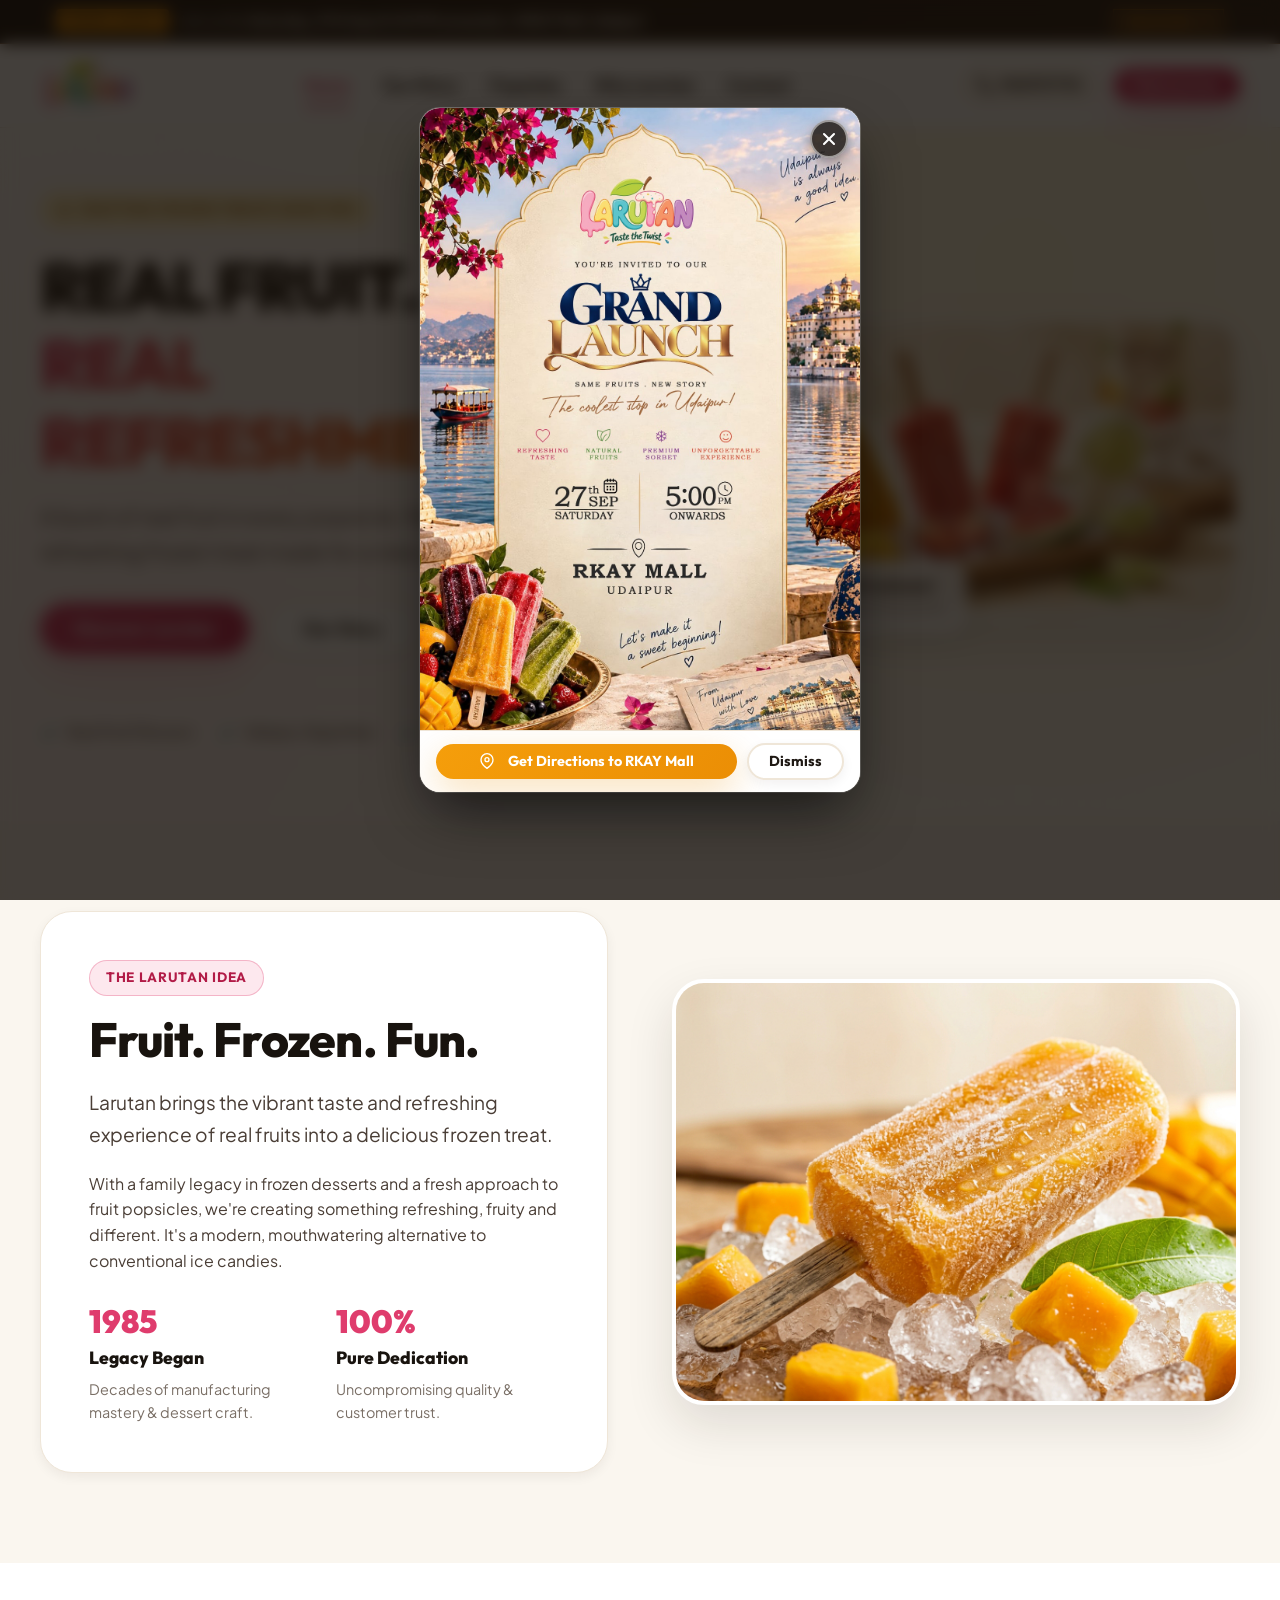
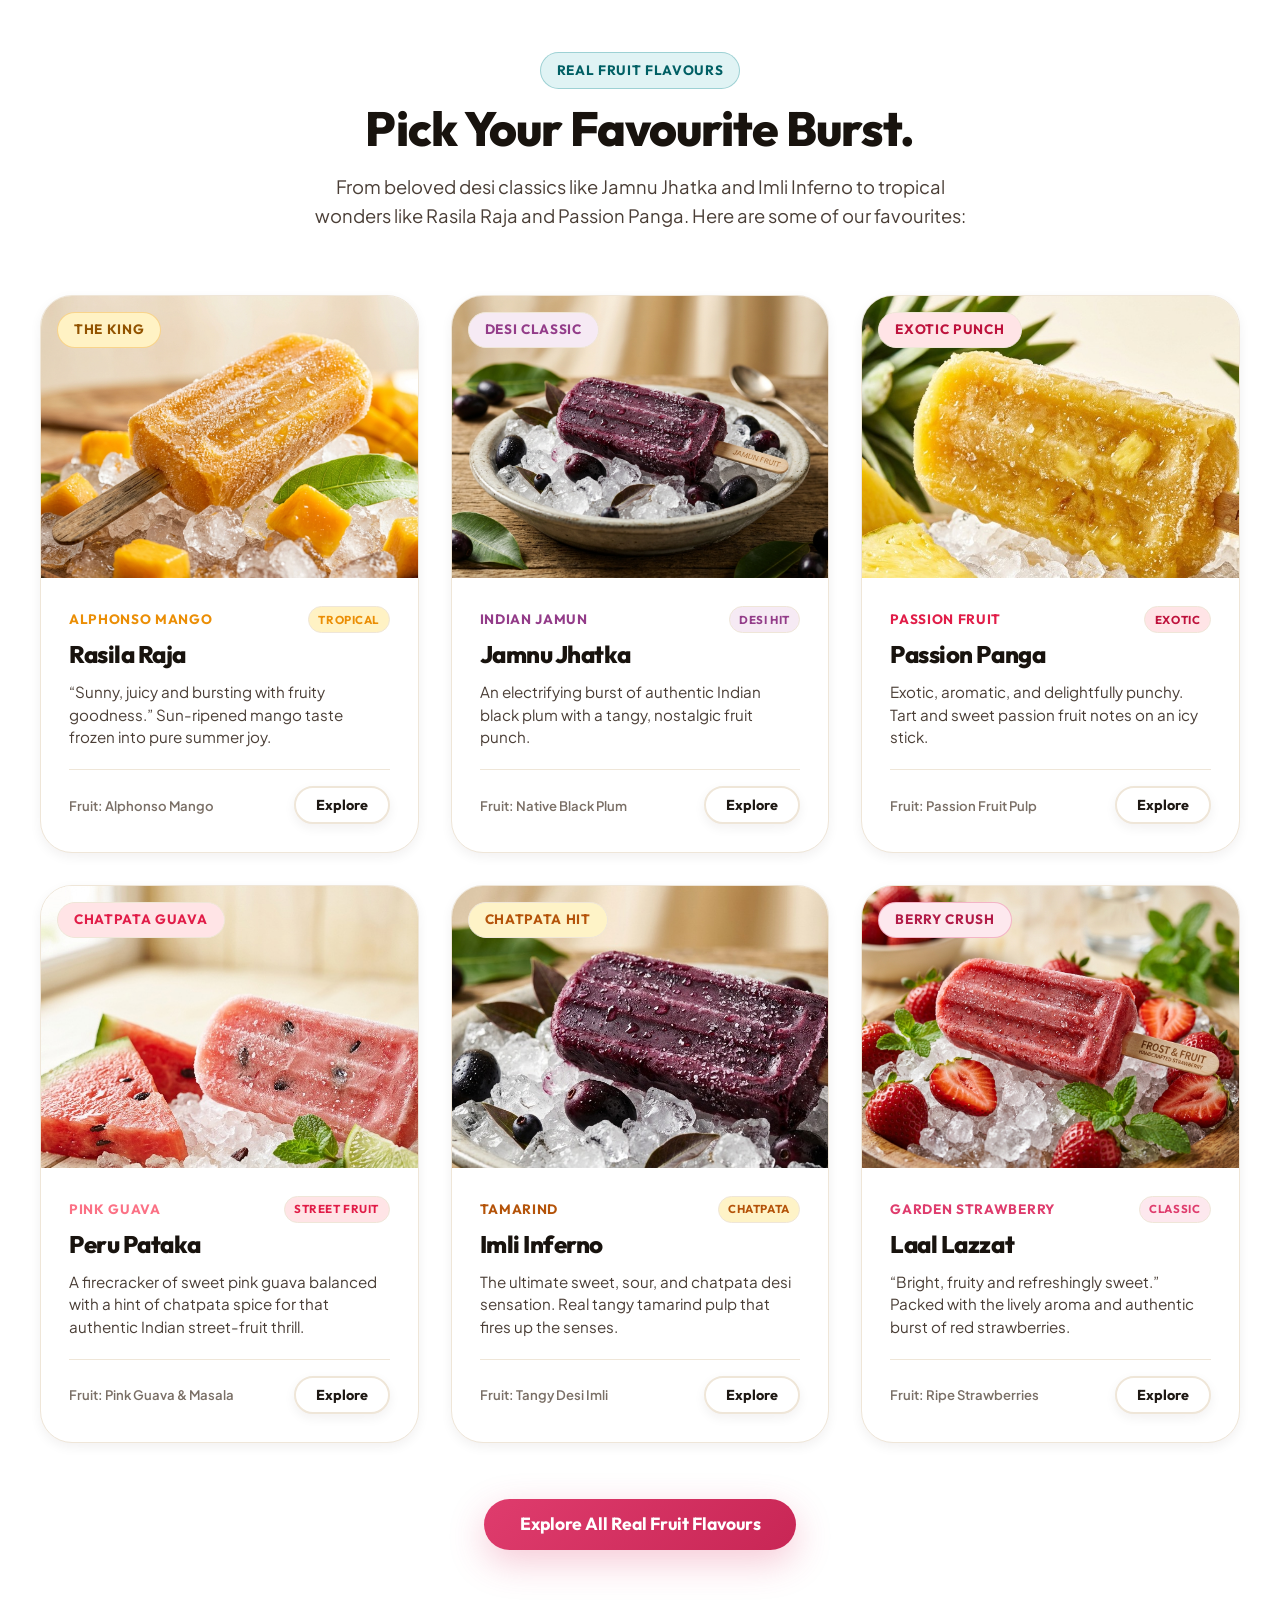
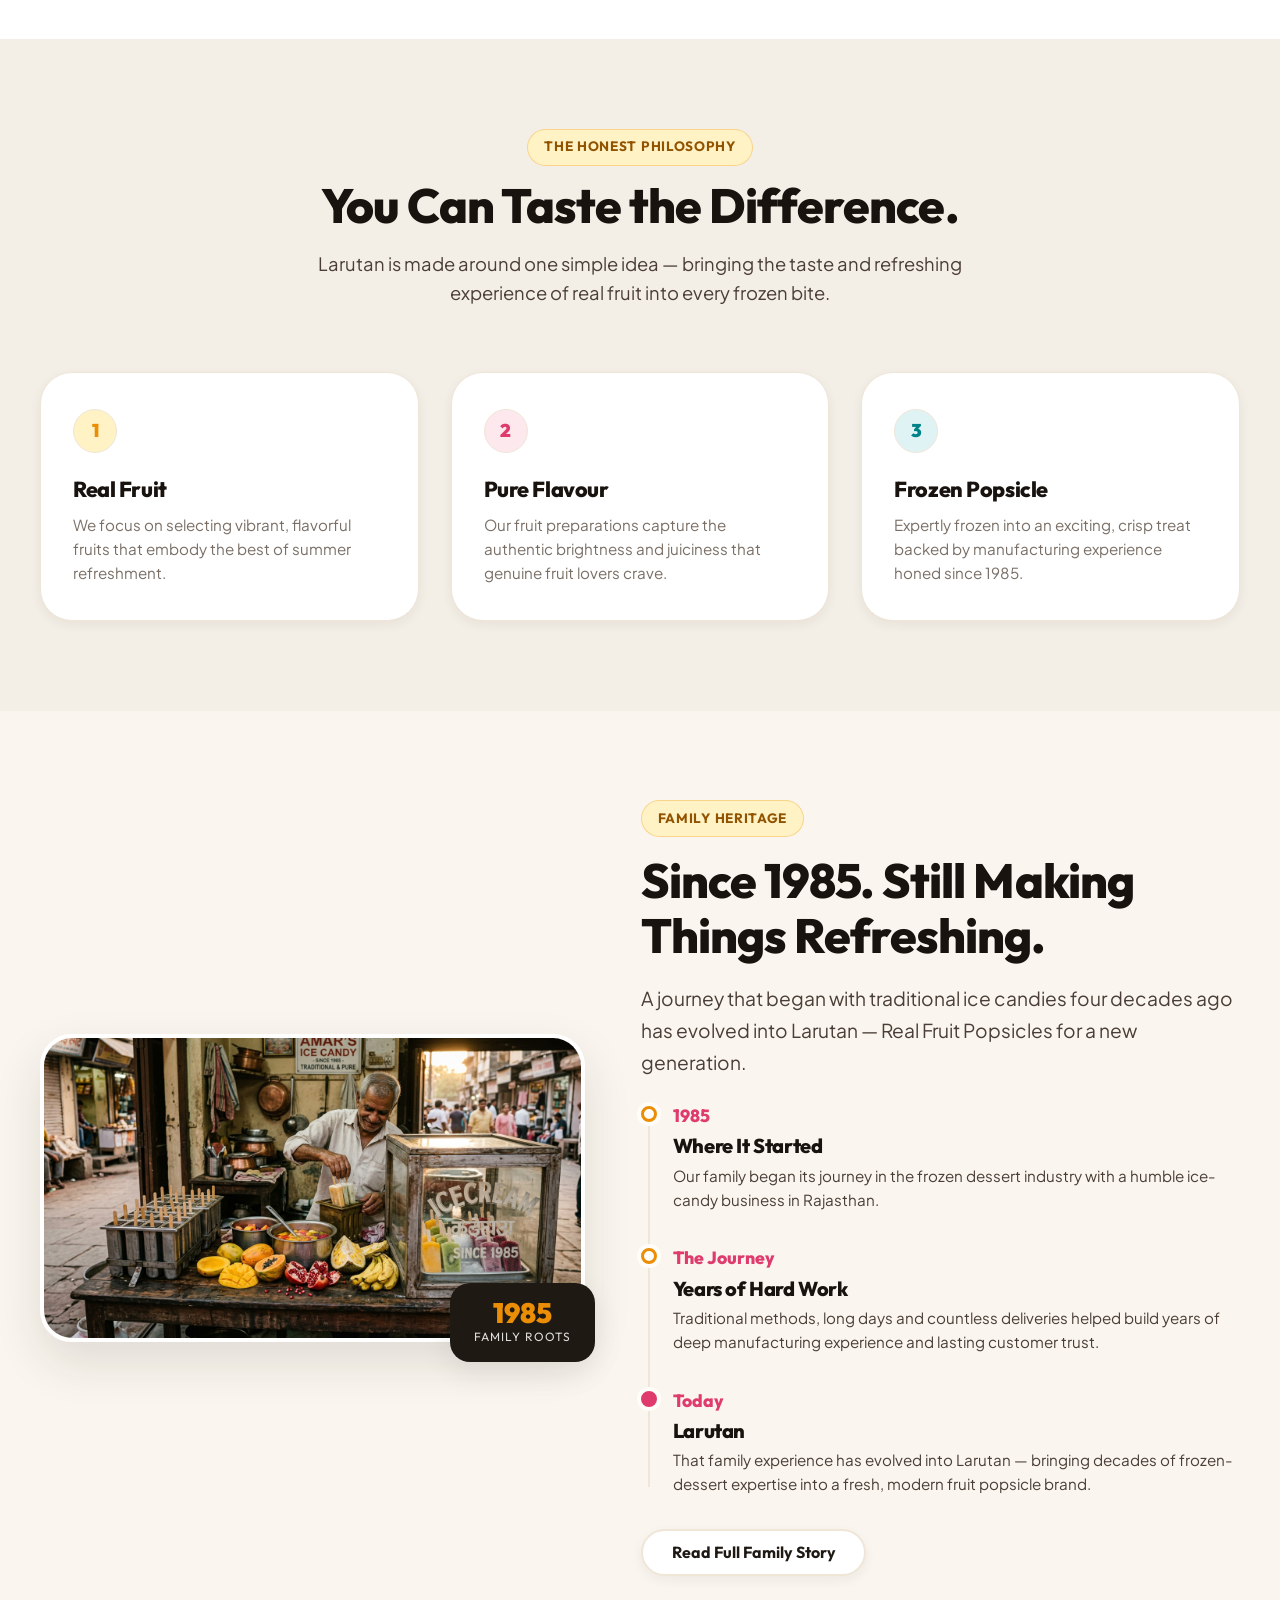
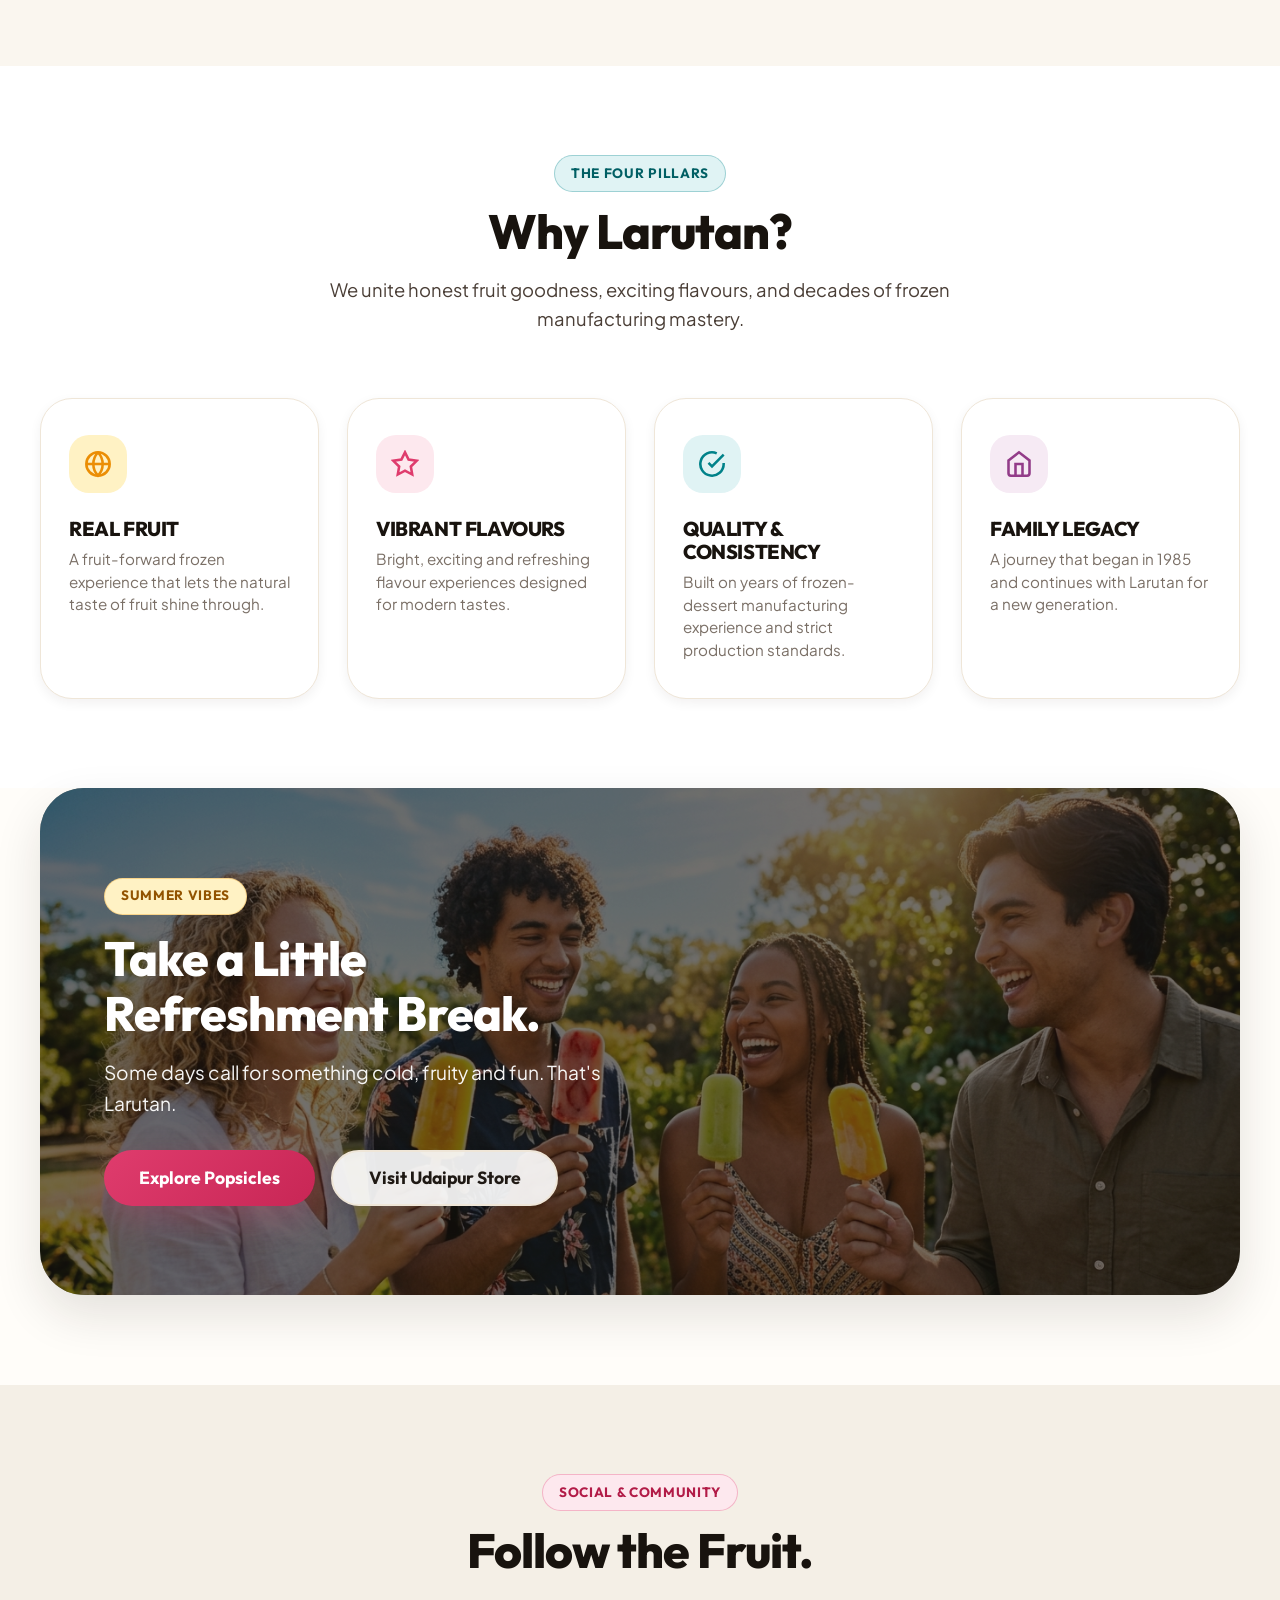
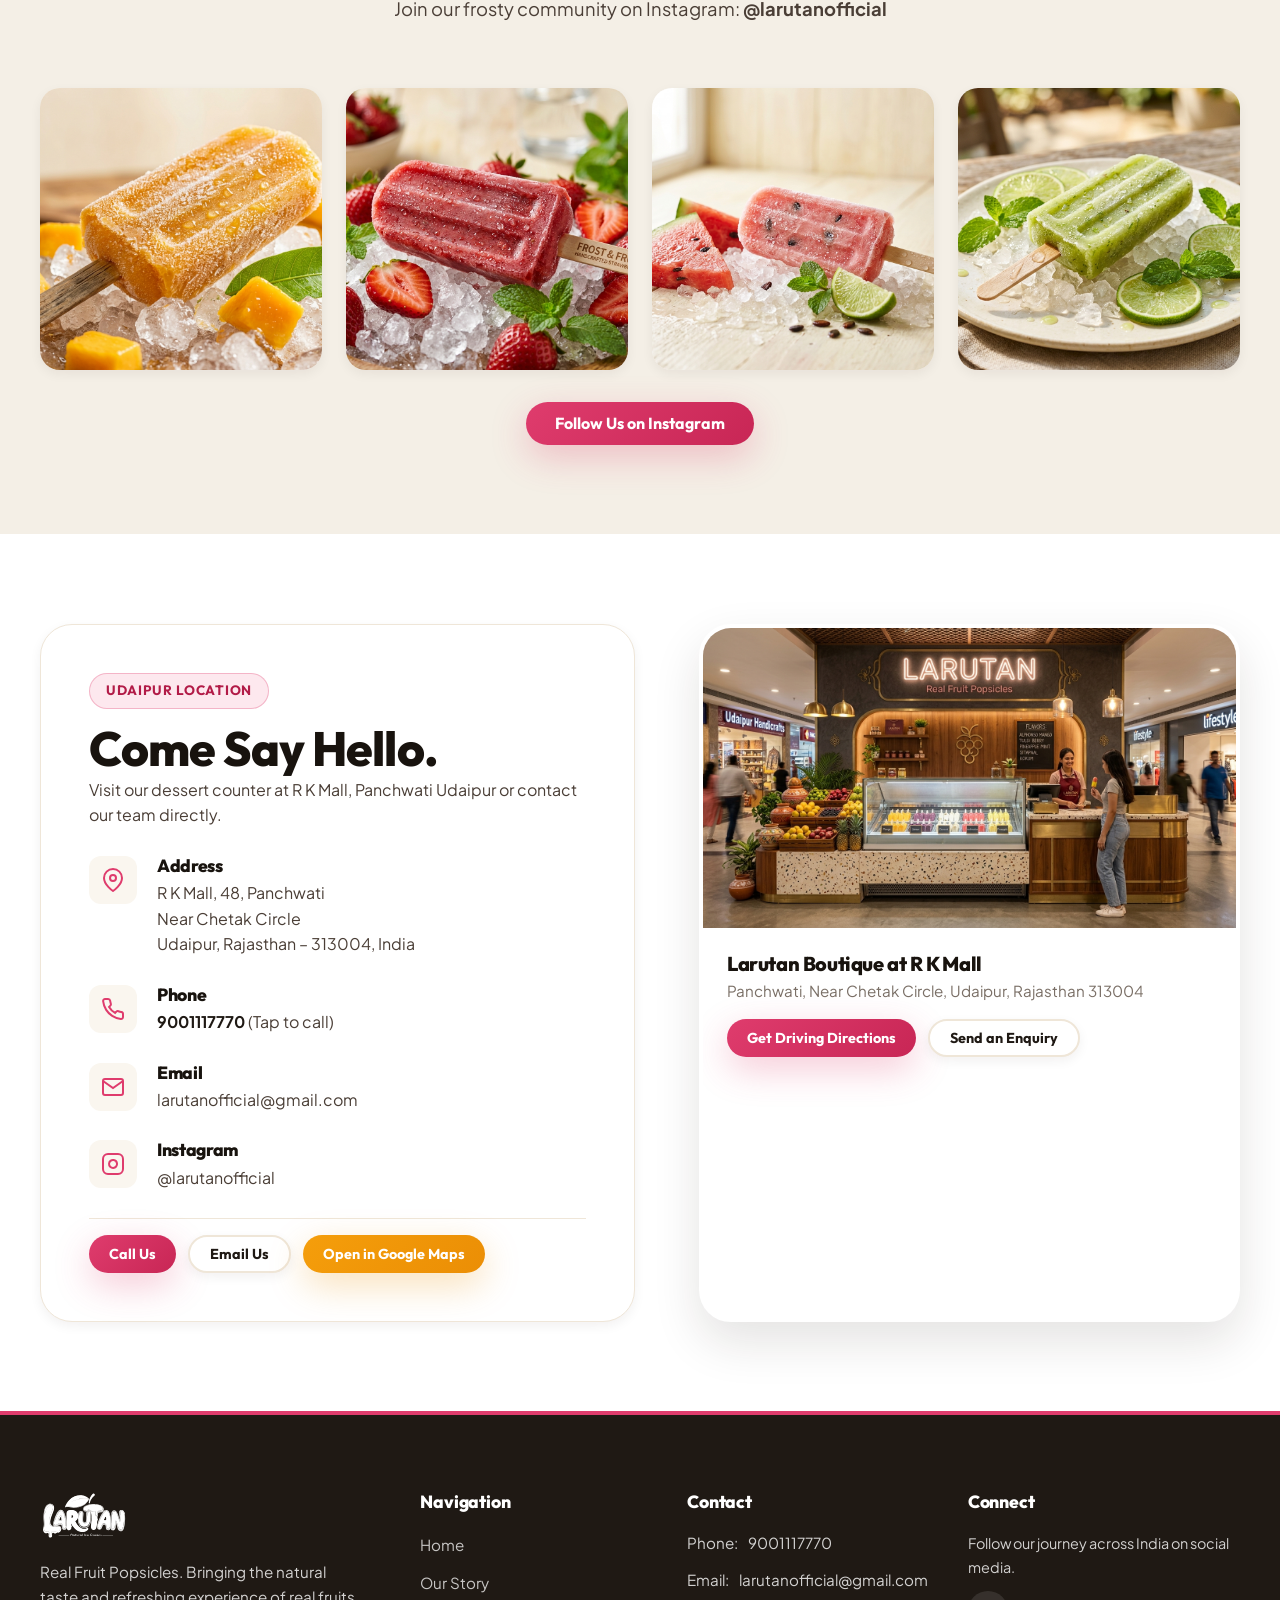
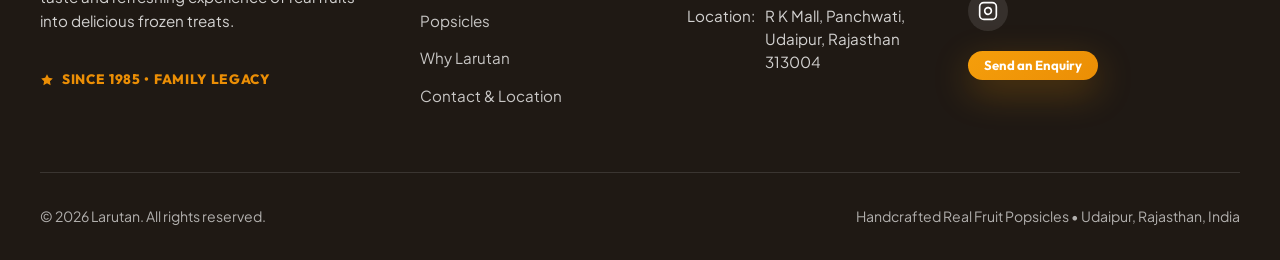
==== index.html @ 440675cb "feat(announcement): add Grand Launch landing banner modal and header bar across all pages" ====
<!DOCTYPE html>
<html lang="en">
<head>
  <meta charset="UTF-8">
  <meta name="viewport" content="width=device-width, initial-scale=1.0">
  <title>Larutan | Real Fruit Popsicles</title>
  <meta name="description" content="Discover Larutan Real Fruit Popsicles — refreshing, fruity frozen treats backed by a family legacy in frozen desserts since 1985 in Udaipur, Rajasthan.">
  <meta name="keywords" content="Larutan, Real Fruit Popsicles, Popsicles in Udaipur, Frozen desserts in Udaipur, Fruit popsicles Rajasthan, Ice candy Udaipur, Gourmet popsicles India">
  <meta name="author" content="Larutan">

  <!-- Open Graph / Social Sharing -->
  <meta property="og:type" content="website">
  <meta property="og:url" content="https://larutan.in/">
  <meta property="og:title" content="Larutan | Real Fruit Popsicles">
  <meta property="og:description" content="A burst of real fruit in every popsicle. Meet Larutan — a refreshing frozen treat made for a new generation, backed by a family legacy since 1985.">
  <meta property="og:image" content="assets/images/hero-popsicles.jpg">

  <!-- Favicon -->
  <link rel="icon" type="image/svg+xml" href="favicon.svg">

  <!-- Stylesheet -->
  <link rel="stylesheet" href="assets/css/main.css">

  <!-- JSON-LD LocalBusiness Schema -->
  <script type="application/ld+json">
  {
    "@context": "https://schema.org",
    "@type": "IceCreamShop",
    "name": "Larutan — Real Fruit Popsicles",
    "image": "assets/images/hero-popsicles.jpg",
    "telephone": "+919001117770",
    "email": "larutanofficial@gmail.com",
    "address": {
      "@type": "PostalAddress",
      "streetAddress": "R K Mall, 48, Panchwati, Near Chetak Circle",
      "addressLocality": "Udaipur",
      "addressRegion": "Rajasthan",
      "postalCode": "313004",
      "addressCountry": "IN"
    },
    "hasMap": "https://share.google/eqdsOeeqn8STSRf2m",
    "url": "https://larutan.in",
    "sameAs": [
      "https://www.instagram.com/larutanofficial"
    ],
    "description": "Larutan brings the natural taste and refreshing experience of real fruits into a delicious frozen treat with a family legacy dating back to 1985."
  }
  </script>
</head>
<body>

  <!-- ==========================================================================
       GRAND LAUNCH ANNOUNCEMENT BAR
       ========================================================================== -->
  <aside class="announcement-bar" role="region" aria-label="Grand Launch Announcement">
    <div class="container announcement-bar-container">
      <div class="announcement-text">
        <span class="announcement-tag">Grand Launch</span>
        <span>Join us this <strong>Saturday, 27th Sep (5:00 PM onwards)</strong> at <strong>RKAY Mall, Udaipur</strong>!</span>
      </div>
      <button type="button" class="announcement-link-btn" id="open-launch-banner" aria-haspopup="dialog">
        View Invite
        <svg width="14" height="14" viewBox="0 0 24 24" fill="none" stroke="currentColor" stroke-width="2.5">
          <path d="M5 12h14M12 5l7 7-7 7"/>
        </svg>
      </button>
    </div>
  </aside>

  <!-- ==========================================================================
       HEADER & NAVIGATION
       ========================================================================== -->
  <header class="site-header">
    <div class="container header-container">
      <!-- Brand Logo -->
      <a href="index.html" class="brand-logo" aria-label="Larutan Real Fruit Popsicles Home">
        <img src="assets/images/logo.svg" alt="Larutan — Real Fruit Popsicles" class="brand-logo-img" width="160" height="52">
      </a>

      <!-- Desktop Navigation -->
      <nav class="nav-desktop" aria-label="Main Navigation">
        <a href="index.html" class="nav-link active">Home</a>
        <a href="story.html" class="nav-link">Our Story</a>
        <a href="popsicles.html" class="nav-link">Popsicles</a>
        <a href="why-larutan.html" class="nav-link">Why Larutan</a>
        <a href="contact.html" class="nav-link">Contact</a>
      </nav>

      <!-- Header CTAs -->
      <div class="header-actions">
        <a href="tel:9001117770" class="header-phone-link" aria-label="Call Larutan">
          <svg width="18" height="18" viewBox="0 0 24 24" fill="none" stroke="currentColor" stroke-width="2.2" stroke-linecap="round" stroke-linejoin="round">
            <path d="M22 16.92v3a2 2 0 0 1-2.18 2 19.79 19.79 0 0 1-8.63-3.07 19.5 19.5 0 0 1-6-6 19.79 19.79 0 0 1-3.07-8.67A2 2 0 0 1 4.11 2h3a2 2 0 0 1 2 1.72 12.84 12.84 0 0 0 .7 2.81 2 2 0 0 1-.45 2.11L8.09 9.91a16 16 0 0 0 6 6l1.27-1.27a2 2 0 0 1 2.11-.45 12.84 12.84 0 0 0 2.81.7A2 2 0 0 1 22 16.92z"></path>
          </svg>
          <span>9001117770</span>
        </a>
        <a href="contact.html" class="btn btn-primary btn-sm">Find Larutan</a>

        <!-- Mobile Hamburger Button -->
        <button class="hamburger-btn" aria-label="Toggle Mobile Menu" aria-expanded="false" aria-controls="mobile-drawer">
          <span class="hamburger-line"></span>
          <span class="hamburger-line"></span>
          <span class="hamburger-line"></span>
        </button>
      </div>
    </div>
  </header>

  <!-- Mobile Drawer Menu -->
  <div class="drawer-overlay"></div>
  <aside class="mobile-drawer" id="mobile-drawer" aria-label="Mobile Navigation Drawer">
    <div class="mobile-drawer-top">
      <nav class="mobile-nav-list">
        <a href="index.html" class="mobile-nav-link active">Home</a>
        <a href="story.html" class="mobile-nav-link">Our Story</a>
        <a href="popsicles.html" class="mobile-nav-link">Popsicles</a>
        <a href="why-larutan.html" class="mobile-nav-link">Why Larutan</a>
        <a href="contact.html" class="mobile-nav-link">Contact</a>
      </nav>
    </div>
    <div class="mobile-drawer-footer">
      <a href="tel:9001117770" class="mobile-contact-pill">
        <svg width="20" height="20" viewBox="0 0 24 24" fill="none" stroke="currentColor" stroke-width="2">
          <path d="M22 16.92v3a2 2 0 0 1-2.18 2 19.79 19.79 0 0 1-8.63-3.07 19.5 19.5 0 0 1-6-6 19.79 19.79 0 0 1-3.07-8.67A2 2 0 0 1 4.11 2h3a2 2 0 0 1 2 1.72 12.84 12.84 0 0 0 .7 2.81 2 2 0 0 1-.45 2.11L8.09 9.91a16 16 0 0 0 6 6l1.27-1.27a2 2 0 0 1 2.11-.45 12.84 12.84 0 0 0 2.81.7A2 2 0 0 1 22 16.92z"></path>
        </svg>
        <span>9001117770</span>
      </a>
      <a href="mailto:larutanofficial@gmail.com" class="mobile-contact-pill">
        <svg width="20" height="20" viewBox="0 0 24 24" fill="none" stroke="currentColor" stroke-width="2">
          <path d="M4 4h16c1.1 0 2 .9 2 2v12c0 1.1-.9 2-2 2H4c-1.1 0-2-.9-2-2V6c0-1.1.9-2 2-2z"></path>
          <polyline points="22,6 12,13 2,6"></polyline>
        </svg>
        <span>larutanofficial@gmail.com</span>
      </a>
      <a href="contact.html" class="btn btn-primary" style="width: 100%; margin-top: 0.5rem;">Visit Us in Udaipur</a>
    </div>
  </aside>

  <main>
    <!-- ==========================================================================
         SECTION 1 — HERO
         ========================================================================== -->
    <section class="hero-section">
      <div class="container hero-grid">
        <div class="hero-content">
          <div class="hero-tagline">
            <span class="badge badge-heritage">
              <svg width="14" height="14" viewBox="0 0 24 24" fill="currentColor">
                <path d="M12 2l3.09 6.26L22 9.27l-5 4.87 1.18 6.88L12 17.77l-6.18 3.25L7 14.14 2 9.27l6.91-1.01L12 2z"/>
              </svg>
              Crafting Frozen Treats Since 1985
            </span>
          </div>

          <h1 class="hero-title">
            REAL FRUIT.<br>
            <span class="title-accent">REAL REFRESHMENT.</span>
          </h1>

          <p class="hero-desc">
            A burst of real fruit in every popsicle. Meet Larutan — a refreshing frozen treat made for a new generation.
          </p>

          <div class="hero-cta-group">
            <a href="#flavours" class="btn btn-primary btn-lg">Discover Larutan</a>
            <a href="story.html" class="btn btn-secondary btn-lg">Our Story</a>
          </div>

          <div class="hero-trust-bar">
            <div class="trust-item">
              <svg width="18" height="18" viewBox="0 0 24 24" fill="none" stroke="currentColor" stroke-width="2.5">
                <polyline points="20 6 9 17 4 12"></polyline>
              </svg>
              <span>Real Fruit Flavours</span>
            </div>
            <div class="trust-item">
              <svg width="18" height="18" viewBox="0 0 24 24" fill="none" stroke="currentColor" stroke-width="2.5">
                <polyline points="20 6 9 17 4 12"></polyline>
              </svg>
              <span>Udaipur, Rajasthan</span>
            </div>
            <div class="trust-item">
              <svg width="18" height="18" viewBox="0 0 24 24" fill="none" stroke="currentColor" stroke-width="2.5">
                <polyline points="20 6 9 17 4 12"></polyline>
              </svg>
              <span>Family Legacy</span>
            </div>
          </div>
        </div>

        <div class="hero-media">
          <div class="hero-image-wrapper">
            <img src="assets/images/hero-popsicles.jpg" alt="Vibrant real fruit popsicles on ice with fresh mango, strawberry, watermelon and lime" class="hero-image" fetchpriority="high" width="800" height="450">
          </div>
          <!-- Floating Badge -->
          <div class="floating-badge floating-badge-bottom">
            <div class="badge-icon" style="color: var(--strawberry-primary);">
              <svg width="24" height="24" viewBox="0 0 24 24" fill="currentColor">
                <path d="M12 21.35l-1.45-1.32C5.4 15.36 2 12.28 2 8.5 2 5.42 4.42 3 7.5 3c1.74 0 3.41.81 4.5 2.09C13.09 3.81 14.76 3 16.5 3 19.58 3 22 5.42 22 8.5c0 3.78-3.4 6.86-8.55 11.54L12 21.35z"/>
              </svg>
            </div>
            <div>
              <div style="font-family: var(--font-heading); font-weight: 800; font-size: 0.95rem; color: var(--text-dark);">Natural Refreshment</div>
              <div style="font-size: 0.8rem; color: var(--text-muted);">Real fruit taste in every bite</div>
            </div>
          </div>
        </div>
      </div>
    </section>

    <!-- ==========================================================================
         SECTION 2 — BRAND INTRODUCTION ("Fruit. Frozen. Fun.")
         ========================================================================== -->
    <section class="section section-warm" id="about">
      <div class="container brand-intro-grid">
        <div class="brand-intro-card">
          <span class="badge badge-strawberry" style="margin-bottom: 1rem;">The Larutan Idea</span>
          <h2 style="margin-bottom: 1.25rem;">Fruit. Frozen. Fun.</h2>
          <p class="text-lead" style="margin-bottom: 1.25rem;">
            Larutan brings the vibrant taste and refreshing experience of real fruits into a delicious frozen treat.
          </p>
          <p>
            With a family legacy in frozen desserts and a fresh approach to fruit popsicles, we're creating something refreshing, fruity and different. It's a modern, mouthwatering alternative to conventional ice candies.
          </p>

          <div class="fruit-feature-list">
            <div class="fruit-feature-item">
              <div class="fruit-feature-num">1985</div>
              <div class="fruit-feature-title">Legacy Began</div>
              <div class="fruit-feature-desc">Decades of manufacturing mastery & dessert craft.</div>
            </div>
            <div class="fruit-feature-item">
              <div class="fruit-feature-num">100%</div>
              <div class="fruit-feature-title">Pure Dedication</div>
              <div class="fruit-feature-desc">Uncompromising quality & customer trust.</div>
            </div>
          </div>
        </div>

        <div class="brand-intro-media">
          <div class="hero-image-wrapper">
            <img src="assets/images/flavour-mango.jpg" alt="Luscious Alphonso Mango real fruit popsicle with sliced ripe mango and ice" class="hero-image" loading="lazy" width="600" height="450">
          </div>
        </div>
      </div>
    </section>

    <!-- ==========================================================================
         SECTION 3 — FLAVOUR DISCOVERY ("Pick Your Favourite Burst.")
         ========================================================================== -->
    <section class="section section-white" id="flavours">
      <div class="container">
        <div class="section-header">
          <span class="badge badge-teal section-pretitle">Real Fruit Flavours</span>
          <h2 class="section-title">Pick Your Favourite Burst.</h2>
          <p class="section-desc">
            From beloved desi classics like Jamnu Jhatka and Imli Inferno to tropical wonders like Rasila Raja and Passion Panga. Here are some of our favourites:
          </p>
        </div>

        <div class="flavour-grid">
          <!-- Card 1: Rasila Raja (Mango) -->
          <article class="flavour-card" data-flavour="rasila-raja">
            <div class="flavour-media">
              <img src="assets/images/flavour-mango.jpg" alt="Rasila Raja Mango Real Fruit Popsicle" class="flavour-img" loading="lazy" width="400" height="300">
              <div class="flavour-badge-overlay">
                <span class="badge badge-heritage">The King</span>
              </div>
            </div>
            <div class="flavour-body">
              <div class="flavour-meta">
                <span class="flavour-fruit-tag">Alphonso Mango</span>
                <span class="badge" style="font-size: 0.72rem; padding: 0.2rem 0.6rem; background: var(--mango-light); color: var(--mango-primary);">Tropical</span>
              </div>
              <h3 class="flavour-name">Rasila Raja</h3>
              <p class="flavour-desc">“Sunny, juicy and bursting with fruity goodness.” Sun-ripened mango taste frozen into pure summer joy.</p>
              <div class="flavour-footer">
                <span class="flavour-note">Fruit: Alphonso Mango</span>
                <a href="popsicles.html" class="btn btn-secondary btn-sm" aria-label="Explore Rasila Raja">Explore</a>
              </div>
            </div>
          </article>

          <!-- Card 2: Jamnu Jhatka (Jamun) -->
          <article class="flavour-card" data-flavour="jamnu-jhatka">
            <div class="flavour-media">
              <img src="assets/images/flavour-jamun.jpg" alt="Jamnu Jhatka Indian Jamun Real Fruit Popsicle" class="flavour-img" loading="lazy" width="400" height="300">
              <div class="flavour-badge-overlay">
                <span class="badge" style="background: #F6EAF4; color: #933C89;">Desi Classic</span>
              </div>
            </div>
            <div class="flavour-body">
              <div class="flavour-meta">
                <span class="flavour-fruit-tag">Indian Jamun</span>
                <span class="badge" style="font-size: 0.72rem; padding: 0.2rem 0.6rem; background: #F6EAF4; color: #933C89;">Desi Hit</span>
              </div>
              <h3 class="flavour-name">Jamnu Jhatka</h3>
              <p class="flavour-desc">An electrifying burst of authentic Indian black plum with a tangy, nostalgic fruit punch.</p>
              <div class="flavour-footer">
                <span class="flavour-note">Fruit: Native Black Plum</span>
                <a href="popsicles.html" class="btn btn-secondary btn-sm" aria-label="Explore Jamnu Jhatka">Explore</a>
              </div>
            </div>
          </article>

          <!-- Card 3: Passion Panga (Passion Fruit) -->
          <article class="flavour-card" data-flavour="passion-panga">
            <div class="flavour-media">
              <img src="assets/images/flavour-passion.jpg" alt="Passion Panga Passion Fruit Real Fruit Popsicle" class="flavour-img" loading="lazy" width="400" height="300">
              <div class="flavour-badge-overlay">
                <span class="badge" style="background: #FFE4E6; color: #BE123C;">Exotic Punch</span>
              </div>
            </div>
            <div class="flavour-body">
              <div class="flavour-meta">
                <span class="flavour-fruit-tag">Passion Fruit</span>
                <span class="badge" style="font-size: 0.72rem; padding: 0.2rem 0.6rem; background: #FFE4E6; color: #BE123C;">Exotic</span>
              </div>
              <h3 class="flavour-name">Passion Panga</h3>
              <p class="flavour-desc">Exotic, aromatic, and delightfully punchy. Tart and sweet passion fruit notes on an icy stick.</p>
              <div class="flavour-footer">
                <span class="flavour-note">Fruit: Passion Fruit Pulp</span>
                <a href="popsicles.html" class="btn btn-secondary btn-sm" aria-label="Explore Passion Panga">Explore</a>
              </div>
            </div>
          </article>

          <!-- Card 4: Peru Pataka (Pink Guava) -->
          <article class="flavour-card" data-flavour="peru-pataka">
            <div class="flavour-media">
              <img src="assets/images/flavour-peru.jpg" alt="Peru Pataka Pink Guava Real Fruit Popsicle" class="flavour-img" loading="lazy" width="400" height="300">
              <div class="flavour-badge-overlay">
                <span class="badge" style="background: #FFE4E6; color: #E11D48;">Chatpata Guava</span>
              </div>
            </div>
            <div class="flavour-body">
              <div class="flavour-meta">
                <span class="flavour-fruit-tag">Pink Guava</span>
                <span class="badge" style="font-size: 0.72rem; padding: 0.2rem 0.6rem; background: #FFE4E6; color: #E11D48;">Street Fruit</span>
              </div>
              <h3 class="flavour-name">Peru Pataka</h3>
              <p class="flavour-desc">A firecracker of sweet pink guava balanced with a hint of chatpata spice for that authentic Indian street-fruit thrill.</p>
              <div class="flavour-footer">
                <span class="flavour-note">Fruit: Pink Guava & Masala</span>
                <a href="popsicles.html" class="btn btn-secondary btn-sm" aria-label="Explore Peru Pataka">Explore</a>
              </div>
            </div>
          </article>

          <!-- Card 5: Imli Inferno (Tamarind) -->
          <article class="flavour-card" data-flavour="imli-inferno">
            <div class="flavour-media">
              <img src="assets/images/flavour-imli.jpg" alt="Imli Inferno Tamarind Real Fruit Popsicle" class="flavour-img" loading="lazy" width="400" height="300">
              <div class="flavour-badge-overlay">
                <span class="badge" style="background: #FEF3C7; color: #B45309;">Chatpata Hit</span>
              </div>
            </div>
            <div class="flavour-body">
              <div class="flavour-meta">
                <span class="flavour-fruit-tag">Tamarind</span>
                <span class="badge" style="font-size: 0.72rem; padding: 0.2rem 0.6rem; background: #FEF3C7; color: #B45309;">Chatpata</span>
              </div>
              <h3 class="flavour-name">Imli Inferno</h3>
              <p class="flavour-desc">The ultimate sweet, sour, and chatpata desi sensation. Real tangy tamarind pulp that fires up the senses.</p>
              <div class="flavour-footer">
                <span class="flavour-note">Fruit: Tangy Desi Imli</span>
                <a href="popsicles.html" class="btn btn-secondary btn-sm" aria-label="Explore Imli Inferno">Explore</a>
              </div>
            </div>
          </article>

          <!-- Card 6: Laal Lazzat (Strawberry) -->
          <article class="flavour-card" data-flavour="laal-lazzat">
            <div class="flavour-media">
              <img src="assets/images/flavour-strawberry.jpg" alt="Laal Lazzat Strawberry Real Fruit Popsicle" class="flavour-img" loading="lazy" width="400" height="300">
              <div class="flavour-badge-overlay">
                <span class="badge badge-strawberry">Berry Crush</span>
              </div>
            </div>
            <div class="flavour-body">
              <div class="flavour-meta">
                <span class="flavour-fruit-tag">Garden Strawberry</span>
                <span class="badge" style="font-size: 0.72rem; padding: 0.2rem 0.6rem; background: var(--strawberry-light); color: var(--strawberry-primary);">Classic</span>
              </div>
              <h3 class="flavour-name">Laal Lazzat</h3>
              <p class="flavour-desc">“Bright, fruity and refreshingly sweet.” Packed with the lively aroma and authentic burst of red strawberries.</p>
              <div class="flavour-footer">
                <span class="flavour-note">Fruit: Ripe Strawberries</span>
                <a href="popsicles.html" class="btn btn-secondary btn-sm" aria-label="Explore Laal Lazzat">Explore</a>
              </div>
            </div>
          </article>
        </div>

        <div style="text-align: center; margin-top: 3.5rem;">
          <a href="popsicles.html" class="btn btn-primary btn-lg">Explore All Real Fruit Flavours</a>
        </div>
      </div>
    </section>

    <!-- ==========================================================================
         SECTION 4 — REAL FRUIT ("You Can Taste the Difference.")
         ========================================================================== -->
    <section class="section section-sand">
      <div class="container">
        <div class="section-header">
          <span class="badge badge-heritage section-pretitle">The Honest Philosophy</span>
          <h2 class="section-title">You Can Taste the Difference.</h2>
          <p class="section-desc">
            Larutan is made around one simple idea — bringing the taste and refreshing experience of real fruit into every frozen bite.
          </p>
        </div>

        <div class="transformation-grid">
          <div class="transformation-card">
            <div class="trans-step-badge">1</div>
            <h3 class="trans-title">Real Fruit</h3>
            <p class="trans-desc">
              We focus on selecting vibrant, flavorful fruits that embody the best of summer refreshment.
            </p>
          </div>

          <div class="transformation-card">
            <div class="trans-step-badge">2</div>
            <h3 class="trans-title">Pure Flavour</h3>
            <p class="trans-desc">
              Our fruit preparations capture the authentic brightness and juiciness that genuine fruit lovers crave.
            </p>
          </div>

          <div class="transformation-card">
            <div class="trans-step-badge">3</div>
            <h3 class="trans-title">Frozen Popsicle</h3>
            <p class="trans-desc">
              Expertly frozen into an exciting, crisp treat backed by manufacturing experience honed since 1985.
            </p>
          </div>
        </div>
      </div>
    </section>

    <!-- ==========================================================================
         SECTION 5 — HERITAGE ("Since 1985. Still Making Things Refreshing.")
         ========================================================================== -->
    <section class="section section-warm" id="heritage">
      <div class="container heritage-container">
        <div class="heritage-media">
          <div class="heritage-img-box">
            <img src="assets/images/heritage-1985.jpg" alt="Artisanal ice-candy craft since 1985 in Rajasthan" class="hero-image" loading="lazy" width="600" height="400">
          </div>
          <div class="heritage-year-seal">
            <div class="year">1985</div>
            <div class="label">Family Roots</div>
          </div>
        </div>

        <div class="heritage-content">
          <span class="badge badge-heritage" style="margin-bottom: 1rem;">Family Heritage</span>
          <h2 style="margin-bottom: 1.25rem;">Since 1985. Still Making Things Refreshing.</h2>
          <p class="text-lead" style="margin-bottom: 1.5rem;">
            A journey that began with traditional ice candies four decades ago has evolved into Larutan — Real Fruit Popsicles for a new generation.
          </p>

          <div class="timeline">
            <!-- 1985 -->
            <div class="timeline-item">
              <div class="timeline-dot"></div>
              <div class="timeline-year">1985</div>
              <h3 class="timeline-title">Where It Started</h3>
              <p class="timeline-text">
                Our family began its journey in the frozen dessert industry with a humble ice-candy business in Rajasthan.
              </p>
            </div>

            <!-- The Journey -->
            <div class="timeline-item">
              <div class="timeline-dot"></div>
              <div class="timeline-year">The Journey</div>
              <h3 class="timeline-title">Years of Hard Work</h3>
              <p class="timeline-text">
                Traditional methods, long days and countless deliveries helped build years of deep manufacturing experience and lasting customer trust.
              </p>
            </div>

            <!-- Today -->
            <div class="timeline-item">
              <div class="timeline-dot"></div>
              <div class="timeline-year">Today</div>
              <h3 class="timeline-title">Larutan</h3>
              <p class="timeline-text">
                That family experience has evolved into Larutan — bringing decades of frozen-dessert expertise into a fresh, modern fruit popsicle brand.
              </p>
            </div>
          </div>

          <div style="margin-top: 2rem;">
            <a href="story.html" class="btn btn-secondary">Read Full Family Story</a>
          </div>
        </div>
      </div>
    </section>

    <!-- ==========================================================================
         SECTION 6 — WHY LARUTAN?
         ========================================================================== -->
    <section class="section section-white" id="why-larutan">
      <div class="container">
        <div class="section-header">
          <span class="badge badge-teal section-pretitle">The Four Pillars</span>
          <h2 class="section-title">Why Larutan?</h2>
          <p class="section-desc">
            We unite honest fruit goodness, exciting flavours, and decades of frozen manufacturing mastery.
          </p>
        </div>

        <div class="values-grid">
          <!-- Card 1 -->
          <div class="value-card">
            <div class="value-icon-box">
              <svg width="28" height="28" viewBox="0 0 24 24" fill="none" stroke="currentColor" stroke-width="2.2">
                <circle cx="12" cy="12" r="10"></circle>
                <path d="M12 2a14.5 14.5 0 0 0 0 20 14.5 14.5 0 0 0 0-20"></path>
                <path d="M2 12h20"></path>
              </svg>
            </div>
            <h3 class="value-card-title">REAL FRUIT</h3>
            <p class="value-card-text">A fruit-forward frozen experience that lets the natural taste of fruit shine through.</p>
          </div>

          <!-- Card 2 -->
          <div class="value-card">
            <div class="value-icon-box">
              <svg width="28" height="28" viewBox="0 0 24 24" fill="none" stroke="currentColor" stroke-width="2.2">
                <polygon points="12 2 15.09 8.26 22 9.27 17 14.14 18.18 21.02 12 17.77 5.82 21.02 7 14.14 2 9.27 8.91 8.26 12 2"></polygon>
              </svg>
            </div>
            <h3 class="value-card-title">VIBRANT FLAVOURS</h3>
            <p class="value-card-text">Bright, exciting and refreshing flavour experiences designed for modern tastes.</p>
          </div>

          <!-- Card 3 -->
          <div class="value-card">
            <div class="value-icon-box">
              <svg width="28" height="28" viewBox="0 0 24 24" fill="none" stroke="currentColor" stroke-width="2.2">
                <path d="M22 11.08V12a10 10 0 1 1-5.93-9.14"></path>
                <polyline points="22 4 12 14.01 9 11.01"></polyline>
              </svg>
            </div>
            <h3 class="value-card-title">QUALITY & CONSISTENCY</h3>
            <p class="value-card-text">Built on years of frozen-dessert manufacturing experience and strict production standards.</p>
          </div>

          <!-- Card 4 -->
          <div class="value-card">
            <div class="value-icon-box">
              <svg width="28" height="28" viewBox="0 0 24 24" fill="none" stroke="currentColor" stroke-width="2.2">
                <path d="M3 9l9-7 9 7v11a2 2 0 0 1-2 2H5a2 2 0 0 1-2-2z"></path>
                <polyline points="9 22 9 12 15 12 15 22"></polyline>
              </svg>
            </div>
            <h3 class="value-card-title">FAMILY LEGACY</h3>
            <p class="value-card-text">A journey that began in 1985 and continues with Larutan for a new generation.</p>
          </div>
        </div>
      </div>
    </section>

    <!-- ==========================================================================
         SECTION 7 — EXPERIENCE ("Take a Little Refreshment Break.")
         ========================================================================== -->
    <section class="section" style="padding-top: 0;">
      <div class="container">
        <div class="experience-banner">
          <img src="assets/images/lifestyle-refreshment.jpg" alt="Friends enjoying refreshing fruit popsicles in the summer sun" class="experience-bg-img" loading="lazy" width="1280" height="600">
          <div class="experience-overlay">
            <span class="badge badge-heritage" style="margin-bottom: 1rem;">Summer Vibes</span>
            <h2>Take a Little Refreshment Break.</h2>
            <p>
              Some days call for something cold, fruity and fun. That's Larutan.
            </p>
            <div style="display: flex; flex-wrap: wrap; gap: 1rem;">
              <a href="popsicles.html" class="btn btn-primary btn-lg">Explore Popsicles</a>
              <a href="contact.html" class="btn btn-secondary btn-lg" style="background: rgba(255,255,255,0.9);">Visit Udaipur Store</a>
            </div>
          </div>
        </div>
      </div>
    </section>

    <!-- ==========================================================================
         SECTION 8 — INSTAGRAM ("Follow the Fruit." @larutanofficial)
         ========================================================================== -->
    <section class="section section-sand">
      <div class="container">
        <div class="section-header">
          <span class="badge badge-strawberry section-pretitle">Social & Community</span>
          <h2 class="section-title">Follow the Fruit.</h2>
          <p class="section-desc">
            Join our frosty community on Instagram: <strong>@larutanofficial</strong>
          </p>
        </div>

        <div class="insta-grid">
          <!-- Insta Item 1 -->
          <a href="https://www.instagram.com/larutanofficial" target="_blank" rel="noopener noreferrer" class="insta-card">
            <img src="assets/images/flavour-mango.jpg" alt="Larutan Mango Popsicle on Instagram" class="insta-img" loading="lazy">
            <div class="insta-overlay">
              <svg viewBox="0 0 24 24" fill="none" stroke="currentColor" stroke-width="2">
                <rect x="2" y="2" width="20" height="20" rx="5" ry="5"></rect>
                <path d="M16 11.37A4 4 0 1 1 12.63 8 4 4 0 0 1 16 11.37z"></path>
                <line x1="17.5" y1="6.5" x2="17.51" y2="6.5"></line>
              </svg>
              <span class="insta-handle-text">@larutanofficial</span>
            </div>
          </a>

          <!-- Insta Item 2 -->
          <a href="https://www.instagram.com/larutanofficial" target="_blank" rel="noopener noreferrer" class="insta-card">
            <img src="assets/images/flavour-strawberry.jpg" alt="Larutan Strawberry Popsicle on Instagram" class="insta-img" loading="lazy">
            <div class="insta-overlay">
              <svg viewBox="0 0 24 24" fill="none" stroke="currentColor" stroke-width="2">
                <rect x="2" y="2" width="20" height="20" rx="5" ry="5"></rect>
                <path d="M16 11.37A4 4 0 1 1 12.63 8 4 4 0 0 1 16 11.37z"></path>
                <line x1="17.5" y1="6.5" x2="17.51" y2="6.5"></line>
              </svg>
              <span class="insta-handle-text">@larutanofficial</span>
            </div>
          </a>

          <!-- Insta Item 3 -->
          <a href="https://www.instagram.com/larutanofficial" target="_blank" rel="noopener noreferrer" class="insta-card">
            <img src="assets/images/flavour-watermelon.jpg" alt="Larutan Watermelon Popsicle on Instagram" class="insta-img" loading="lazy">
            <div class="insta-overlay">
              <svg viewBox="0 0 24 24" fill="none" stroke="currentColor" stroke-width="2">
                <rect x="2" y="2" width="20" height="20" rx="5" ry="5"></rect>
                <path d="M16 11.37A4 4 0 1 1 12.63 8 4 4 0 0 1 16 11.37z"></path>
                <line x1="17.5" y1="6.5" x2="17.51" y2="6.5"></line>
              </svg>
              <span class="insta-handle-text">@larutanofficial</span>
            </div>
          </a>

          <!-- Insta Item 4 -->
          <a href="https://www.instagram.com/larutanofficial" target="_blank" rel="noopener noreferrer" class="insta-card">
            <img src="assets/images/flavour-lime.jpg" alt="Larutan Lime Popsicle on Instagram" class="insta-img" loading="lazy">
            <div class="insta-overlay">
              <svg viewBox="0 0 24 24" fill="none" stroke="currentColor" stroke-width="2">
                <rect x="2" y="2" width="20" height="20" rx="5" ry="5"></rect>
                <path d="M16 11.37A4 4 0 1 1 12.63 8 4 4 0 0 1 16 11.37z"></path>
                <line x1="17.5" y1="6.5" x2="17.51" y2="6.5"></line>
              </svg>
              <span class="insta-handle-text">@larutanofficial</span>
            </div>
          </a>
        </div>

        <div style="text-align: center; margin-top: 2rem;">
          <a href="https://www.instagram.com/larutanofficial" target="_blank" rel="noopener noreferrer" class="btn btn-primary">
            Follow Us on Instagram
          </a>
        </div>
      </div>
    </section>

    <!-- ==========================================================================
         SECTION 9 — CONTACT / LOCATION ("Come Say Hello.")
         ========================================================================== -->
    <section class="section section-white" id="contact">
      <div class="container contact-grid">
        <!-- Contact Info Column -->
        <div class="contact-info-card">
          <div>
            <span class="badge badge-strawberry" style="margin-bottom: 0.75rem;">Udaipur Location</span>
            <h2>Come Say Hello.</h2>
            <p>Visit our dessert counter at R K Mall, Panchwati Udaipur or contact our team directly.</p>
          </div>

          <!-- Address -->
          <div class="contact-detail-item">
            <div class="contact-icon">
              <svg width="24" height="24" viewBox="0 0 24 24" fill="none" stroke="currentColor" stroke-width="2">
                <path d="M21 10c0 7-9 13-9 13s-9-6-9-13a9 9 0 0 1 18 0z"></path>
                <circle cx="12" cy="10" r="3"></circle>
              </svg>
            </div>
            <div class="contact-detail-content">
              <h4>Address</h4>
              <p>R K Mall, 48, Panchwati<br>Near Chetak Circle<br>Udaipur, Rajasthan – 313004, India</p>
            </div>
          </div>

          <!-- Phone -->
          <div class="contact-detail-item">
            <div class="contact-icon">
              <svg width="24" height="24" viewBox="0 0 24 24" fill="none" stroke="currentColor" stroke-width="2">
                <path d="M22 16.92v3a2 2 0 0 1-2.18 2 19.79 19.79 0 0 1-8.63-3.07 19.5 19.5 0 0 1-6-6 19.79 19.79 0 0 1-3.07-8.67A2 2 0 0 1 4.11 2h3a2 2 0 0 1 2 1.72 12.84 12.84 0 0 0 .7 2.81 2 2 0 0 1-.45 2.11L8.09 9.91a16 16 0 0 0 6 6l1.27-1.27a2 2 0 0 1 2.11-.45 12.84 12.84 0 0 0 2.81.7A2 2 0 0 1 22 16.92z"></path>
              </svg>
            </div>
            <div class="contact-detail-content">
              <h4>Phone</h4>
              <p><a href="tel:9001117770" style="font-weight: 700; color: var(--text-dark);">9001117770</a> (Tap to call)</p>
            </div>
          </div>

          <!-- Email -->
          <div class="contact-detail-item">
            <div class="contact-icon">
              <svg width="24" height="24" viewBox="0 0 24 24" fill="none" stroke="currentColor" stroke-width="2">
                <path d="M4 4h16c1.1 0 2 .9 2 2v12c0 1.1-.9 2-2 2H4c-1.1 0-2-.9-2-2V6c0-1.1.9-2 2-2z"></path>
                <polyline points="22,6 12,13 2,6"></polyline>
              </svg>
            </div>
            <div class="contact-detail-content">
              <h4>Email</h4>
              <p><a href="mailto:larutanofficial@gmail.com">larutanofficial@gmail.com</a></p>
            </div>
          </div>

          <!-- Instagram -->
          <div class="contact-detail-item">
            <div class="contact-icon">
              <svg width="24" height="24" viewBox="0 0 24 24" fill="none" stroke="currentColor" stroke-width="2">
                <rect x="2" y="2" width="20" height="20" rx="5" ry="5"></rect>
                <path d="M16 11.37A4 4 0 1 1 12.63 8 4 4 0 0 1 16 11.37z"></path>
                <line x1="17.5" y1="6.5" x2="17.51" y2="6.5"></line>
              </svg>
            </div>
            <div class="contact-detail-content">
              <h4>Instagram</h4>
              <p><a href="https://www.instagram.com/larutanofficial" target="_blank" rel="noopener noreferrer">@larutanofficial</a></p>
            </div>
          </div>

          <!-- Action Buttons -->
          <div class="contact-actions-bar">
            <a href="tel:9001117770" class="btn btn-primary btn-sm">Call Us</a>
            <a href="mailto:larutanofficial@gmail.com" class="btn btn-secondary btn-sm">Email Us</a>
            <a href="https://share.google/eqdsOeeqn8STSRf2m" target="_blank" rel="noopener noreferrer" class="btn btn-mango btn-sm">Open in Google Maps</a>
          </div>
        </div>

        <!-- Storefront & Location Map Showcase -->
        <div class="storefront-showcase">
          <img src="assets/images/storefront-udaipur.jpg" alt="Larutan Storefront and Boutique at R K Mall Panchwati Udaipur" class="storefront-img" loading="lazy" width="600" height="340">
          <div class="storefront-meta">
            <h4>Larutan Boutique at R K Mall</h4>
            <p>Panchwati, Near Chetak Circle, Udaipur, Rajasthan 313004</p>
            <div style="display: flex; gap: 0.75rem; flex-wrap: wrap;">
              <a href="https://share.google/eqdsOeeqn8STSRf2m" target="_blank" rel="noopener noreferrer" class="btn btn-primary btn-sm">Get Driving Directions</a>
              <a href="contact.html#enquiry" class="btn btn-secondary btn-sm">Send an Enquiry</a>
            </div>
          </div>
        </div>
      </div>
    </section>
  </main>

  <!-- ==========================================================================
       SECTION 10 — FOOTER
       ========================================================================== -->
  <footer class="site-footer">
    <div class="container">
      <div class="footer-top-grid">
        <!-- Brand Info -->
        <div class="footer-brand-col">
          <a href="index.html" aria-label="Larutan Home">
            <img src="assets/images/logo.svg" alt="Larutan" class="footer-logo-img" width="150" height="50">
          </a>
          <p class="footer-brand-tagline">
            Real Fruit Popsicles. Bringing the natural taste and refreshing experience of real fruits into delicious frozen treats.
          </p>
          <div class="footer-legacy-badge">
            <svg width="14" height="14" viewBox="0 0 24 24" fill="currentColor">
              <path d="M12 2l3.09 6.26L22 9.27l-5 4.87 1.18 6.88L12 17.77l-6.18 3.25L7 14.14 2 9.27l6.91-1.01L12 2z"/>
            </svg>
            Since 1985 • Family Legacy
          </div>
        </div>

        <!-- Navigation Links -->
        <div>
          <h4 class="footer-col-title">Navigation</h4>
          <ul class="footer-nav-list">
            <li><a href="index.html" class="footer-nav-link">Home</a></li>
            <li><a href="story.html" class="footer-nav-link">Our Story</a></li>
            <li><a href="popsicles.html" class="footer-nav-link">Popsicles</a></li>
            <li><a href="why-larutan.html" class="footer-nav-link">Why Larutan</a></li>
            <li><a href="contact.html" class="footer-nav-link">Contact & Location</a></li>
          </ul>
        </div>

        <!-- Contact Details -->
        <div>
          <h4 class="footer-col-title">Contact</h4>
          <ul class="footer-contact-list">
            <li class="footer-contact-item">
              <span>Phone:</span>
              <a href="tel:9001117770">9001117770</a>
            </li>
            <li class="footer-contact-item">
              <span>Email:</span>
              <a href="mailto:larutanofficial@gmail.com">larutanofficial@gmail.com</a>
            </li>
            <li class="footer-contact-item">
              <span>Location:</span>
              <span>R K Mall, Panchwati, Udaipur, Rajasthan 313004</span>
            </li>
          </ul>
        </div>

        <!-- Social & Trade -->
        <div>
          <h4 class="footer-col-title">Connect</h4>
          <p style="font-size: 0.9rem; opacity: 0.8; margin-bottom: 0.75rem;">
            Follow our journey across India on social media.
          </p>
          <div class="footer-social-box">
            <a href="https://www.instagram.com/larutanofficial" target="_blank" rel="noopener noreferrer" class="footer-social-link" aria-label="Larutan on Instagram">
              <svg width="20" height="20" viewBox="0 0 24 24" fill="none" stroke="currentColor" stroke-width="2">
                <rect x="2" y="2" width="20" height="20" rx="5" ry="5"></rect>
                <path d="M16 11.37A4 4 0 1 1 12.63 8 4 4 0 0 1 16 11.37z"></path>
                <line x1="17.5" y1="6.5" x2="17.51" y2="6.5"></line>
              </svg>
            </a>
          </div>
          <div style="margin-top: 1.25rem;">
            <a href="contact.html#enquiry" class="btn btn-mango btn-sm" style="font-size: 0.82rem; padding: 0.5rem 1rem;">Send an Enquiry</a>
          </div>
        </div>
      </div>

      <div class="footer-bottom">
        <div>
          © 2026 Larutan. All rights reserved.
        </div>
        <div>
          Handcrafted Real Fruit Popsicles • Udaipur, Rajasthan, India
        </div>
      </div>
    </div>
  </footer>

  <!-- ==========================================================================
       GRAND LAUNCH ANNOUNCEMENT MODAL
       ========================================================================== -->
  <div id="launch-banner-modal" class="launch-modal-overlay" role="dialog" aria-modal="true" aria-label="Grand Launch Invitation — RKAY Mall, Udaipur">
    <div class="launch-modal-card">
      <button type="button" class="launch-modal-close" id="launch-modal-close" aria-label="Close Grand Launch Invitation">
        <svg width="20" height="20" viewBox="0 0 24 24" fill="none" stroke="currentColor" stroke-width="2.5" stroke-linecap="round" stroke-linejoin="round">
          <line x1="18" y1="6" x2="6" y2="18"></line>
          <line x1="6" y1="6" x2="18" y2="18"></line>
        </svg>
      </button>
      <div class="launch-modal-media">
        <img src="assets/images/banner.jpeg" alt="Larutan Grand Launch Invitation — 27th September Saturday 5:00 PM Onwards at RKAY Mall Udaipur" class="launch-modal-img" width="1132" height="1600">
      </div>
      <div class="launch-modal-footer">
        <a href="https://share.google/eqdsOeeqn8STSRf2m" target="_blank" rel="noopener noreferrer" class="btn btn-mango btn-sm" style="flex: 1; text-align: center; font-weight: 700;">
          <svg width="16" height="16" viewBox="0 0 24 24" fill="none" stroke="currentColor" stroke-width="2" style="margin-right: 4px; vertical-align: -2px;">
            <path d="M21 10c0 7-9 13-9 13s-9-6-9-13a9 9 0 0 1 18 0z"></path>
            <circle cx="12" cy="10" r="3"></circle>
          </svg>
          Get Directions to RKAY Mall
        </a>
        <button type="button" class="btn btn-secondary btn-sm launch-modal-dismiss">
          Dismiss
        </button>
      </div>
    </div>
  </div>

  <!-- Scripts -->
  <script src="assets/js/main.js"></script>
</body>
</html>
---- assets/css/main.css ----
/* ==========================================================================
   LARUTAN — REAL FRUIT POPSICLES
   Premium Brand Website Stylesheet
   Designed with Indian Fruit Culture, Summer Nostalgia & Modern FMCG Branding
   ========================================================================== */

/* --- Google Fonts Import --- */
@import url("https://fonts.googleapis.com/css2?family=Outfit:wght@400;500;600;700;800;900&family=Plus+Jakarta+Sans:wght@400;500;600;700;800&display=swap");

/* --- CSS Variables / Design Tokens --- */
:root {
  /* Neutral / Surface Palette */
  --bg-cream: #FFFDF9;
  --bg-warm: #FAF6EF;
  --bg-sand: #F4EFE6;
  --bg-white: #FFFFFF;
  --surface-card: #FFFFFF;
  --surface-translucent: rgba(255, 255, 255, 0.88);
  --surface-dark-translucent: rgba(31, 25, 20, 0.85);

  /* Typography / Text Palette */
  --text-dark: #1F1914;
  --text-heading: #18130E;
  --text-body: #4A3E36;
  --text-muted: #7A6F66;
  --text-light: #FAF6EF;

  /* Fruit Accent Palette (Harmonized with Larutan Logo) */
  --mango-primary: #EB8E05;
  --mango-light: #FFF2C4;
  --mango-glow: rgba(235, 142, 5, 0.25);

  --strawberry-primary: #DF3C6D;
  --strawberry-light: #FDE8EE;
  --strawberry-glow: rgba(223, 60, 109, 0.25);

  --watermelon-primary: #E0432C;
  --watermelon-light: #FDEAE7;
  --watermelon-glow: rgba(224, 67, 44, 0.25);

  --lime-primary: #6E9922;
  --lime-light: #EFF6E2;
  --lime-glow: rgba(110, 153, 34, 0.25);

  --teal-primary: #008289;
  --teal-light: #E0F3F4;
  --teal-glow: rgba(0, 130, 137, 0.25);

  --jamun-primary: #933C89;
  --jamun-light: #F6EAF4;
  --jamun-glow: rgba(147, 60, 137, 0.25);

  /* Borders & Dividers */
  --border-subtle: #EFE6D8;
  --border-focus: #DF3C6D;

  /* Elevation Shadows */
  --shadow-xs: 0 1px 3px rgba(31, 25, 20, 0.05);
  --shadow-sm: 0 4px 12px rgba(31, 25, 20, 0.06);
  --shadow-md: 0 10px 30px rgba(31, 25, 20, 0.08);
  --shadow-lg: 0 20px 48px rgba(31, 25, 20, 0.12);
  --shadow-glow-strawberry: 0 12px 36px rgba(223, 60, 109, 0.28);
  --shadow-glow-mango: 0 12px 36px rgba(235, 142, 5, 0.28);
  --shadow-glow-teal: 0 12px 36px rgba(0, 130, 137, 0.28);

  /* Radii */
  --radius-xs: 6px;
  --radius-sm: 12px;
  --radius-md: 20px;
  --radius-lg: 32px;
  --radius-xl: 44px;
  --radius-pill: 9999px;

  /* Typography */
  --font-heading: "Outfit", -apple-system, BlinkMacSystemFont, "Segoe UI", sans-serif;
  --font-body: "Plus Jakarta Sans", -apple-system, BlinkMacSystemFont, "Segoe UI", sans-serif;

  /* Layout */
  --max-width: 1280px;
  --header-height: 84px;
  --header-height-mobile: 72px;

  /* Transitions */
  --ease-spring: cubic-bezier(0.175, 0.885, 0.32, 1.275);
  --ease-smooth: cubic-bezier(0.16, 1, 0.3, 1);
}

/* --- Base & Reset --- */
*, *::before, *::after {
  box-sizing: border-box;
  margin: 0;
  padding: 0;
}

html {
  font-size: 16px;
  scroll-behavior: smooth;
  -webkit-font-smoothing: antialiased;
  -moz-osx-font-smoothing: grayscale;
}

body {
  font-family: var(--font-body);
  color: var(--text-body);
  background-color: var(--bg-cream);
  line-height: 1.6;
  overflow-x: hidden;
  position: relative;
  min-height: 100vh;
  display: flex;
  flex-direction: column;
}

img, svg {
  display: block;
  max-width: 100%;
  height: auto;
}

a {
  color: inherit;
  text-decoration: none;
  transition: color 0.2s ease, opacity 0.2s ease;
}

button, input, textarea, select {
  font-family: inherit;
  font-size: inherit;
  color: inherit;
  border: none;
  background: none;
}

button {
  cursor: pointer;
}

ul, ol {
  list-style: none;
}

/* Accessible Focus States */
:focus-visible {
  outline: 3px solid var(--border-focus);
  outline-offset: 3px;
}

/* --- Container Utility --- */
.container {
  width: 100%;
  max-width: var(--max-width);
  margin-left: auto;
  margin-right: auto;
  padding-left: clamp(1rem, 4vw, 2.5rem);
  padding-right: clamp(1rem, 4vw, 2.5rem);
}

/* --- Typography Hierarchy --- */
h1, h2, h3, h4, h5, h6 {
  font-family: var(--font-heading);
  color: var(--text-heading);
  line-height: 1.15;
  font-weight: 800;
  letter-spacing: -0.02em;
}

h1 {
  font-size: clamp(2.4rem, 5.5vw, 4.2rem);
  font-weight: 900;
  letter-spacing: -0.03em;
}

h2 {
  font-size: clamp(2rem, 3.8vw, 3rem);
}

h3 {
  font-size: clamp(1.4rem, 2.4vw, 1.85rem);
}

h4 {
  font-size: 1.25rem;
}

p {
  margin-bottom: 1rem;
}

p:last-child {
  margin-bottom: 0;
}

.text-lead {
  font-size: clamp(1.05rem, 1.5vw, 1.25rem);
  line-height: 1.65;
  color: var(--text-body);
}

.text-muted {
  color: var(--text-muted);
}

.text-mango { color: var(--mango-primary); }
.text-strawberry { color: var(--strawberry-primary); }
.text-teal { color: var(--teal-primary); }
.text-lime { color: var(--lime-primary); }

/* --- Badges & Pills --- */
.badge {
  display: inline-flex;
  align-items: center;
  gap: 0.5rem;
  padding: 0.4rem 1rem;
  border-radius: var(--radius-pill);
  font-family: var(--font-heading);
  font-size: 0.85rem;
  font-weight: 700;
  text-transform: uppercase;
  letter-spacing: 0.05em;
  background-color: var(--bg-warm);
  color: var(--text-dark);
  border: 1px solid var(--border-subtle);
}

.badge-heritage {
  background-color: var(--mango-light);
  color: #925300;
  border-color: rgba(235, 142, 5, 0.3);
}

.badge-strawberry {
  background-color: var(--strawberry-light);
  color: #B21B47;
  border-color: rgba(223, 60, 109, 0.3);
}

.badge-teal {
  background-color: var(--teal-light);
  color: #005F64;
  border-color: rgba(0, 130, 137, 0.3);
}

.badge-lime {
  background-color: var(--lime-light);
  color: #4C6F12;
  border-color: rgba(110, 153, 34, 0.3);
}

/* --- Buttons --- */
.btn {
  display: inline-flex;
  align-items: center;
  justify-content: center;
  gap: 0.6rem;
  padding: 0.85rem 1.8rem;
  border-radius: var(--radius-pill);
  font-family: var(--font-heading);
  font-size: 1rem;
  font-weight: 700;
  line-height: 1;
  text-align: center;
  white-space: nowrap;
  transition: all var(--ease-smooth) 0.25s;
  position: relative;
  overflow: hidden;
}

.btn:active {
  transform: scale(0.97);
}

.btn-primary {
  background: linear-gradient(135deg, var(--strawberry-primary) 0%, #C82655 100%);
  color: #FFFFFF;
  box-shadow: var(--shadow-glow-strawberry);
}

.btn-primary:hover {
  background: linear-gradient(135deg, #E84E7B 0%, var(--strawberry-primary) 100%);
  box-shadow: 0 14px 38px rgba(223, 60, 109, 0.4);
  transform: translateY(-2px);
  color: #FFFFFF;
}

.btn-secondary {
  background-color: var(--surface-card);
  color: var(--text-dark);
  border: 2px solid var(--border-subtle);
  box-shadow: var(--shadow-sm);
}

.btn-secondary:hover {
  background-color: var(--bg-warm);
  border-color: var(--text-dark);
  transform: translateY(-2px);
  box-shadow: var(--shadow-md);
}

.btn-mango {
  background: linear-gradient(135deg, #F59E0B 0%, var(--mango-primary) 100%);
  color: #FFFFFF;
  box-shadow: var(--shadow-glow-mango);
}

.btn-mango:hover {
  background: linear-gradient(135deg, #FFAE2B 0%, #F59E0B 100%);
  transform: translateY(-2px);
  color: #FFFFFF;
}

.btn-teal {
  background: linear-gradient(135deg, #00A3AC 0%, var(--teal-primary) 100%);
  color: #FFFFFF;
  box-shadow: var(--shadow-glow-teal);
}

.btn-teal:hover {
  background: linear-gradient(135deg, #00B8C2 0%, #00A3AC 100%);
  transform: translateY(-2px);
  color: #FFFFFF;
}

.btn-icon {
  width: 44px;
  height: 44px;
  padding: 0;
  border-radius: 50%;
  display: inline-flex;
  align-items: center;
  justify-content: center;
}

.btn-sm {
  padding: 0.6rem 1.25rem;
  font-size: 0.9rem;
}

.btn-lg {
  padding: 1.05rem 2.2rem;
  font-size: 1.1rem;
}

/* ==========================================================================
   NAVIGATION / HEADER
   ========================================================================== */
.site-header {
  position: sticky;
  top: 0;
  left: 0;
  width: 100%;
  height: var(--header-height);
  background-color: var(--surface-translucent);
  backdrop-filter: blur(16px);
  -webkit-backdrop-filter: blur(16px);
  border-bottom: 1px solid var(--border-subtle);
  z-index: 1000;
  transition: all 0.3s ease;
}

.site-header.scrolled {
  height: 72px;
  background-color: rgba(255, 253, 249, 0.96);
  box-shadow: var(--shadow-sm);
}

.header-container {
  display: flex;
  align-items: center;
  justify-content: space-between;
  height: 100%;
}

.brand-logo {
  display: flex;
  align-items: center;
  gap: 0.75rem;
  position: relative;
  z-index: 101;
}

.brand-logo-img {
  height: 52px;
  width: auto;
  transition: transform 0.3s var(--ease-spring);
}

.brand-logo:hover .brand-logo-img {
  transform: scale(1.04) rotate(-1deg);
}

.nav-desktop {
  display: none;
}

@media (min-width: 960px) {
  .nav-desktop {
    display: flex;
    align-items: center;
    gap: 2rem;
  }
}

.nav-link {
  font-family: var(--font-heading);
  font-size: 1.05rem;
  font-weight: 700;
  color: var(--text-heading);
  position: relative;
  padding: 0.5rem 0;
  transition: color 0.2s ease;
}

.nav-link::after {
  content: "";
  position: absolute;
  bottom: 0;
  left: 0;
  width: 0;
  height: 3px;
  background: var(--strawberry-primary);
  border-radius: 2px;
  transition: width 0.25s var(--ease-smooth);
}

.nav-link:hover,
.nav-link.active {
  color: var(--strawberry-primary);
}

.nav-link:hover::after,
.nav-link.active::after {
  width: 100%;
}

.header-actions {
  display: flex;
  align-items: center;
  gap: 1rem;
}

.header-phone-link {
  display: none;
  align-items: center;
  gap: 0.4rem;
  font-family: var(--font-heading);
  font-size: 0.95rem;
  font-weight: 700;
  color: var(--text-dark);
  padding: 0.5rem 1rem;
  background: var(--bg-warm);
  border-radius: var(--radius-pill);
  border: 1px solid var(--border-subtle);
  transition: background 0.2s ease;
}

.header-phone-link:hover {
  background: var(--mango-light);
  color: var(--text-dark);
}

@media (min-width: 1120px) {
  .header-phone-link {
    display: inline-flex;
  }
}

/* Mobile Hamburger */
.hamburger-btn {
  display: flex;
  flex-direction: column;
  justify-content: center;
  align-items: center;
  width: 44px;
  height: 44px;
  border-radius: var(--radius-sm);
  background-color: var(--bg-warm);
  border: 1px solid var(--border-subtle);
  gap: 5px;
  cursor: pointer;
  z-index: 1010;
}

@media (min-width: 960px) {
  .hamburger-btn {
    display: none;
  }
}

.hamburger-line {
  width: 22px;
  height: 2.5px;
  background-color: var(--text-dark);
  border-radius: 2px;
  transition: transform 0.3s var(--ease-smooth), opacity 0.3s ease;
}

.hamburger-btn.active .hamburger-line:nth-child(1) {
  transform: translateY(7.5px) rotate(45deg);
}

.hamburger-btn.active .hamburger-line:nth-child(2) {
  opacity: 0;
}

.hamburger-btn.active .hamburger-line:nth-child(3) {
  transform: translateY(-7.5px) rotate(-45deg);
}

/* Mobile Drawer */
.mobile-drawer {
  position: fixed;
  top: 0;
  right: -100%;
  width: 100%;
  max-width: 380px;
  height: 100vh;
  background-color: var(--bg-cream);
  z-index: 1005;
  padding: 5.5rem 2rem 2.5rem;
  display: flex;
  flex-direction: column;
  justify-content: space-between;
  box-shadow: var(--shadow-lg);
  transition: right 0.4s var(--ease-smooth);
  overflow-y: auto;
}

.mobile-drawer.open {
  right: 0;
}

.drawer-overlay {
  position: fixed;
  inset: 0;
  background-color: rgba(31, 25, 20, 0.4);
  backdrop-filter: blur(4px);
  z-index: 1002;
  opacity: 0;
  visibility: hidden;
  transition: opacity 0.3s ease, visibility 0.3s ease;
}

.drawer-overlay.active {
  opacity: 1;
  visibility: visible;
}

.mobile-nav-list {
  display: flex;
  flex-direction: column;
  gap: 1.25rem;
}

.mobile-nav-link {
  font-family: var(--font-heading);
  font-size: 1.5rem;
  font-weight: 800;
  color: var(--text-heading);
  display: inline-block;
  transition: color 0.2s ease, transform 0.2s ease;
}

.mobile-nav-link:hover,
.mobile-nav-link.active {
  color: var(--strawberry-primary);
  transform: translateX(6px);
}

.mobile-drawer-footer {
  border-top: 1px solid var(--border-subtle);
  padding-top: 1.5rem;
  display: flex;
  flex-direction: column;
  gap: 1rem;
}

.mobile-contact-pill {
  display: flex;
  align-items: center;
  gap: 0.75rem;
  font-size: 0.95rem;
  font-weight: 600;
  color: var(--text-dark);
}

/* ==========================================================================
   HERO SECTION
   ========================================================================== */
.hero-section {
  position: relative;
  padding: clamp(2rem, 5vw, 4.5rem) 0 clamp(3rem, 6vw, 6rem);
  background: radial-gradient(circle at 80% 20%, rgba(255, 242, 196, 0.5) 0%, transparent 60%),
              radial-gradient(circle at 10% 80%, rgba(253, 232, 238, 0.4) 0%, transparent 50%),
              var(--bg-cream);
  overflow: hidden;
}

.hero-grid {
  display: grid;
  grid-template-columns: 1fr;
  gap: 2.5rem;
  align-items: center;
}

@media (min-width: 960px) {
  .hero-grid {
    grid-template-columns: 1.15fr 1fr;
    gap: 3.5rem;
  }
}

.hero-content {
  display: flex;
  flex-direction: column;
  align-items: flex-start;
  z-index: 2;
}

.hero-tagline {
  display: inline-flex;
  align-items: center;
  gap: 0.5rem;
  margin-bottom: 1.25rem;
}

.hero-title {
  margin-bottom: 1.25rem;
}

.hero-title .title-accent {
  background: linear-gradient(135deg, var(--strawberry-primary) 0%, var(--mango-primary) 100%);
  -webkit-background-clip: text;
  -webkit-text-fill-color: transparent;
  display: inline-block;
}

.hero-desc {
  font-size: clamp(1.1rem, 1.8vw, 1.35rem);
  line-height: 1.6;
  color: var(--text-body);
  margin-bottom: 2rem;
  max-width: 540px;
}

.hero-cta-group {
  display: flex;
  flex-wrap: wrap;
  align-items: center;
  gap: 1rem;
  margin-bottom: 2.5rem;
}

.hero-trust-bar {
  display: flex;
  flex-wrap: wrap;
  align-items: center;
  gap: 1.5rem;
  padding-top: 1.5rem;
  border-top: 1px solid var(--border-subtle);
  width: 100%;
}

.trust-item {
  display: flex;
  align-items: center;
  gap: 0.6rem;
  font-size: 0.9rem;
  font-weight: 700;
  font-family: var(--font-heading);
  color: var(--text-muted);
}

.trust-item svg {
  color: var(--teal-primary);
  flex-shrink: 0;
}

/* Hero Media Showcase */
.hero-media {
  position: relative;
  z-index: 2;
}

.hero-image-wrapper {
  position: relative;
  border-radius: var(--radius-lg);
  overflow: hidden;
  box-shadow: var(--shadow-lg);
  background-color: var(--surface-card);
  border: 4px solid #FFFFFF;
  transition: transform 0.4s var(--ease-smooth);
}

.hero-image-wrapper:hover {
  transform: translateY(-4px);
}

.hero-image {
  width: 100%;
  height: auto;
  object-fit: cover;
  display: block;
}

.floating-badge {
  position: absolute;
  padding: 0.85rem 1.25rem;
  background-color: var(--surface-translucent);
  backdrop-filter: blur(12px);
  border-radius: var(--radius-md);
  box-shadow: var(--shadow-md);
  border: 1px solid rgba(255, 255, 255, 0.6);
  z-index: 3;
  animation: floatSlow 4s ease-in-out infinite;
}

.floating-badge-bottom {
  bottom: -15px;
  left: 20px;
  display: flex;
  align-items: center;
  gap: 0.75rem;
}

.floating-badge-top {
  top: 20px;
  right: -10px;
  animation-delay: 2s;
  background-color: #FFFFFF;
}

@keyframes floatSlow {
  0%, 100% { transform: translateY(0); }
  50% { transform: translateY(-8px); }
}

/* ==========================================================================
   SECTION COMMON STYLES
   ========================================================================== */
.section {
  padding: clamp(3.5rem, 7vw, 6.5rem) 0;
  position: relative;
}

.section-warm {
  background-color: var(--bg-warm);
}

.section-sand {
  background-color: var(--bg-sand);
}

.section-white {
  background-color: var(--bg-white);
}

.section-header {
  text-align: center;
  max-width: 680px;
  margin: 0 auto clamp(2.5rem, 5vw, 4rem);
}

.section-header.text-left {
  text-align: left;
  margin-left: 0;
}

.section-pretitle {
  margin-bottom: 0.75rem;
}

.section-title {
  margin-bottom: 1rem;
}

.section-desc {
  font-size: 1.15rem;
  color: var(--text-body);
}

/* ==========================================================================
   BRAND INTRO SECTION ("Fruit. Frozen. Fun.")
   ========================================================================== */
.brand-intro-grid {
  display: grid;
  grid-template-columns: 1fr;
  gap: 3rem;
  align-items: center;
}

@media (min-width: 960px) {
  .brand-intro-grid {
    grid-template-columns: 1fr 1fr;
    gap: 4rem;
  }
}

.brand-intro-card {
  background-color: var(--surface-card);
  padding: clamp(2rem, 4vw, 3rem);
  border-radius: var(--radius-lg);
  border: 1px solid var(--border-subtle);
  box-shadow: var(--shadow-sm);
}

.fruit-feature-list {
  display: grid;
  grid-template-columns: 1fr 1fr;
  gap: 1.5rem;
  margin-top: 2rem;
}

.fruit-feature-item {
  display: flex;
  flex-direction: column;
  gap: 0.4rem;
}

.fruit-feature-num {
  font-family: var(--font-heading);
  font-size: 2rem;
  font-weight: 900;
  color: var(--strawberry-primary);
  line-height: 1;
}

.fruit-feature-title {
  font-family: var(--font-heading);
  font-size: 1.1rem;
  font-weight: 800;
  color: var(--text-heading);
}

.fruit-feature-desc {
  font-size: 0.9rem;
  color: var(--text-muted);
}

/* ==========================================================================
   FLAVOUR DISCOVERY GRID
   ========================================================================== */
.flavour-grid {
  display: grid;
  grid-template-columns: repeat(auto-fit, minmax(280px, 1fr));
  gap: 2rem;
}

.flavour-card {
  background-color: var(--surface-card);
  border-radius: var(--radius-lg);
  overflow: hidden;
  border: 1px solid var(--border-subtle);
  box-shadow: var(--shadow-sm);
  transition: all 0.35s var(--ease-smooth);
  display: flex;
  flex-direction: column;
  position: relative;
}

.flavour-card:hover {
  transform: translateY(-8px);
  box-shadow: var(--shadow-lg);
  border-color: var(--card-accent, var(--strawberry-primary));
}

.flavour-media {
  position: relative;
  aspect-ratio: 4/3;
  overflow: hidden;
  background-color: var(--bg-warm);
}

.flavour-img {
  width: 100%;
  height: 100%;
  object-fit: cover;
  transition: transform 0.5s var(--ease-smooth);
}

.flavour-card:hover .flavour-img {
  transform: scale(1.06);
}

.flavour-badge-overlay {
  position: absolute;
  top: 16px;
  left: 16px;
  z-index: 2;
}

.flavour-body {
  padding: 1.75rem;
  display: flex;
  flex-direction: column;
  flex-grow: 1;
}

.flavour-meta {
  display: flex;
  align-items: center;
  justify-content: space-between;
  margin-bottom: 0.5rem;
}

.flavour-fruit-tag {
  font-family: var(--font-heading);
  font-size: 0.85rem;
  font-weight: 700;
  text-transform: uppercase;
  letter-spacing: 0.05em;
  color: var(--card-accent, var(--text-muted));
}

.flavour-name {
  font-size: 1.5rem;
  font-weight: 800;
  margin-bottom: 0.75rem;
  color: var(--text-heading);
}

.flavour-desc {
  font-size: 0.95rem;
  color: var(--text-body);
  line-height: 1.5;
  margin-bottom: 1.25rem;
  flex-grow: 1;
}

.flavour-footer {
  border-top: 1px solid var(--border-subtle);
  padding-top: 1rem;
  display: flex;
  align-items: center;
  justify-content: space-between;
}

.flavour-note {
  font-size: 0.82rem;
  font-weight: 600;
  color: var(--text-muted);
}

/* Card Accent Theming for Official Flavours */
.flavour-card[data-flavour="rasila-raja"],
.flavour-card[data-flavour="mango"] { --card-accent: var(--mango-primary); }

.flavour-card[data-flavour="laal-lazzat"],
.flavour-card[data-flavour="strawberry"] { --card-accent: var(--strawberry-primary); }

.flavour-card[data-flavour="jamnu-jhatka"],
.flavour-card[data-flavour="jamun"] { --card-accent: var(--jamun-primary); }

.flavour-card[data-flavour="pineapple-punch"],
.flavour-card[data-flavour="pineapple"] { --card-accent: #EAB308; }

.flavour-card[data-flavour="kiwi-kick"],
.flavour-card[data-flavour="kiwi"] { --card-accent: #84CC16; }

.flavour-card[data-flavour="peru-pataka"],
.flavour-card[data-flavour="peru"] { --card-accent: #FB7185; }

.flavour-card[data-flavour="narangi-nasha"],
.flavour-card[data-flavour="narangi"] { --card-accent: #F97316; }

.flavour-card[data-flavour="imli-inferno"],
.flavour-card[data-flavour="imli"] { --card-accent: #B45309; }

.flavour-card[data-flavour="herbal-hungama"],
.flavour-card[data-flavour="herbal"] { --card-accent: #10B981; }

.flavour-card[data-flavour="nariyal-nirvana"],
.flavour-card[data-flavour="nariyal"] { --card-accent: #0D9488; }

.flavour-card[data-flavour="falsa-fever"],
.flavour-card[data-flavour="falsa"] { --card-accent: #7E22CE; }

.flavour-card[data-flavour="falahar-fiesta"],
.flavour-card[data-flavour="falahar"] { --card-accent: #D97706; }

.flavour-card[data-flavour="passion-panga"],
.flavour-card[data-flavour="passion"] { --card-accent: #E11D48; }

.flavour-card[data-flavour="kiwi-strawberry"] { --card-accent: #E11D48; }

.flavour-card[data-flavour="tropical-twist"] { --card-accent: #F59E0B; }

/* Filter Bar (on Popsicles Page) */
.filter-bar {
  display: flex;
  flex-wrap: wrap;
  gap: 0.75rem;
  justify-content: center;
  margin-bottom: 2.5rem;
}

.filter-btn {
  padding: 0.6rem 1.4rem;
  border-radius: var(--radius-pill);
  font-family: var(--font-heading);
  font-weight: 700;
  font-size: 0.95rem;
  background-color: var(--surface-card);
  color: var(--text-body);
  border: 1px solid var(--border-subtle);
  transition: all 0.2s ease;
}

.filter-btn:hover,
.filter-btn.active {
  background-color: var(--text-dark);
  color: #FFFFFF;
  border-color: var(--text-dark);
}

/* ==========================================================================
   REAL FRUIT PROPOSITION SECTION ("You Can Taste the Difference")
   ========================================================================== */
.transformation-grid {
  display: grid;
  grid-template-columns: 1fr;
  gap: 2rem;
  margin-top: 2rem;
}

@media (min-width: 768px) {
  .transformation-grid {
    grid-template-columns: repeat(3, 1fr);
  }
}

.transformation-card {
  background-color: var(--surface-card);
  border-radius: var(--radius-lg);
  padding: 2.25rem 2rem;
  border: 1px solid var(--border-subtle);
  box-shadow: var(--shadow-sm);
  display: flex;
  flex-direction: column;
  align-items: flex-start;
  position: relative;
  transition: transform 0.3s ease;
}

.transformation-card:hover {
  transform: translateY(-4px);
}

.trans-step-badge {
  width: 44px;
  height: 44px;
  border-radius: 50%;
  background-color: var(--bg-warm);
  color: var(--text-dark);
  display: flex;
  align-items: center;
  justify-content: center;
  font-family: var(--font-heading);
  font-weight: 900;
  font-size: 1.15rem;
  margin-bottom: 1.5rem;
  border: 1px solid var(--border-subtle);
}

.transformation-card:nth-child(1) .trans-step-badge {
  background-color: var(--mango-light);
  color: var(--mango-primary);
}
.transformation-card:nth-child(2) .trans-step-badge {
  background-color: var(--strawberry-light);
  color: var(--strawberry-primary);
}
.transformation-card:nth-child(3) .trans-step-badge {
  background-color: var(--teal-light);
  color: var(--teal-primary);
}

.trans-title {
  font-size: 1.35rem;
  margin-bottom: 0.75rem;
}

.trans-desc {
  font-size: 0.95rem;
  color: var(--text-muted);
  line-height: 1.55;
}

/* ==========================================================================
   HERITAGE SECTION ("Since 1985. Still Making Things Refreshing")
   ========================================================================== */
.heritage-container {
  display: grid;
  grid-template-columns: 1fr;
  gap: 3.5rem;
  align-items: center;
}

@media (min-width: 960px) {
  .heritage-container {
    grid-template-columns: 1fr 1.1fr;
  }
}

.heritage-media {
  position: relative;
}

.heritage-img-box {
  border-radius: var(--radius-lg);
  overflow: hidden;
  box-shadow: var(--shadow-lg);
  border: 4px solid #FFFFFF;
}

.heritage-year-seal {
  position: absolute;
  bottom: -20px;
  right: -10px;
  background: var(--text-dark);
  color: #FFFFFF;
  padding: 1rem 1.5rem;
  border-radius: var(--radius-md);
  box-shadow: var(--shadow-md);
  font-family: var(--font-heading);
  text-align: center;
  z-index: 3;
}

.heritage-year-seal .year {
  font-size: 1.75rem;
  font-weight: 900;
  color: var(--mango-primary);
  line-height: 1;
}

.heritage-year-seal .label {
  font-size: 0.75rem;
  text-transform: uppercase;
  letter-spacing: 0.08em;
  opacity: 0.85;
}

/* Timeline Components */
.timeline {
  display: flex;
  flex-direction: column;
  gap: 2rem;
  position: relative;
  padding-left: 2rem;
  margin-top: 1.5rem;
}

.timeline::before {
  content: "";
  position: absolute;
  top: 10px;
  bottom: 10px;
  left: 7px;
  width: 2px;
  background: var(--border-subtle);
}

.timeline-item {
  position: relative;
}

.timeline-dot {
  position: absolute;
  left: -2rem;
  top: 4px;
  width: 16px;
  height: 16px;
  border-radius: 50%;
  background-color: var(--bg-cream);
  border: 3px solid var(--mango-primary);
  box-shadow: 0 0 0 4px var(--bg-cream);
}

.timeline-item:last-child .timeline-dot {
  border-color: var(--strawberry-primary);
  background-color: var(--strawberry-primary);
}

.timeline-year {
  font-family: var(--font-heading);
  font-size: 1.1rem;
  font-weight: 800;
  color: var(--strawberry-primary);
  margin-bottom: 0.25rem;
}

.timeline-title {
  font-size: 1.25rem;
  font-weight: 800;
  margin-bottom: 0.4rem;
  color: var(--text-heading);
}

.timeline-text {
  font-size: 0.95rem;
  color: var(--text-body);
}

/* ==========================================================================
   WHY LARUTAN (4 Value Cards)
   ========================================================================== */
.values-grid {
  display: grid;
  grid-template-columns: 1fr;
  gap: 1.75rem;
}

@media (min-width: 640px) {
  .values-grid {
    grid-template-columns: repeat(2, 1fr);
  }
}

@media (min-width: 1024px) {
  .values-grid {
    grid-template-columns: repeat(4, 1fr);
  }
}

.value-card {
  background-color: var(--surface-card);
  padding: 2.25rem 1.75rem;
  border-radius: var(--radius-lg);
  border: 1px solid var(--border-subtle);
  box-shadow: var(--shadow-sm);
  display: flex;
  flex-direction: column;
  align-items: flex-start;
  transition: all 0.3s var(--ease-smooth);
}

.value-card:hover {
  transform: translateY(-6px);
  box-shadow: var(--shadow-md);
  border-color: var(--card-border-color, var(--strawberry-primary));
}

.value-icon-box {
  width: 58px;
  height: 58px;
  border-radius: var(--radius-md);
  display: flex;
  align-items: center;
  justify-content: center;
  margin-bottom: 1.5rem;
  background-color: var(--bg-warm);
  color: var(--text-dark);
}

.value-card:nth-child(1) { --card-border-color: var(--mango-primary); }
.value-card:nth-child(1) .value-icon-box { background: var(--mango-light); color: var(--mango-primary); }

.value-card:nth-child(2) { --card-border-color: var(--strawberry-primary); }
.value-card:nth-child(2) .value-icon-box { background: var(--strawberry-light); color: var(--strawberry-primary); }

.value-card:nth-child(3) { --card-border-color: var(--teal-primary); }
.value-card:nth-child(3) .value-icon-box { background: var(--teal-light); color: var(--teal-primary); }

.value-card:nth-child(4) { --card-border-color: var(--jamun-primary); }
.value-card:nth-child(4) .value-icon-box { background: var(--jamun-light); color: var(--jamun-primary); }

.value-card-title {
  font-size: 1.25rem;
  margin-bottom: 0.5rem;
}

.value-card-text {
  font-size: 0.95rem;
  color: var(--text-muted);
  line-height: 1.5;
}

/* ==========================================================================
   EXPERIENCE SECTION / REFRESHMENT BREAK BANNER
   ========================================================================== */
.experience-banner {
  position: relative;
  border-radius: var(--radius-xl);
  overflow: hidden;
  background-color: var(--text-dark);
  color: #FFFFFF;
  box-shadow: var(--shadow-lg);
}

.experience-bg-img {
  position: absolute;
  inset: 0;
  width: 100%;
  height: 100%;
  object-fit: cover;
  opacity: 0.45;
  filter: brightness(0.85);
}

.experience-overlay {
  position: relative;
  z-index: 2;
  padding: clamp(3rem, 7vw, 6rem) clamp(1.5rem, 5vw, 4rem);
  max-width: 680px;
}

.experience-overlay h2 {
  color: #FFFFFF;
  margin-bottom: 1rem;
}

.experience-overlay p {
  font-size: 1.2rem;
  line-height: 1.6;
  opacity: 0.95;
  margin-bottom: 2rem;
}

/* ==========================================================================
   INSTAGRAM SECTION ("Follow the Fruit" @larutanofficial)
   ========================================================================== */
.insta-grid {
  display: grid;
  grid-template-columns: repeat(2, 1fr);
  gap: 1rem;
}

@media (min-width: 768px) {
  .insta-grid {
    grid-template-columns: repeat(4, 1fr);
    gap: 1.5rem;
  }
}

.insta-card {
  position: relative;
  aspect-ratio: 1/1;
  border-radius: var(--radius-md);
  overflow: hidden;
  box-shadow: var(--shadow-sm);
  background-color: var(--bg-warm);
}

.insta-img {
  width: 100%;
  height: 100%;
  object-fit: cover;
  transition: transform 0.4s var(--ease-smooth);
}

.insta-overlay {
  position: absolute;
  inset: 0;
  background: rgba(31, 25, 20, 0.6);
  backdrop-filter: blur(2px);
  display: flex;
  flex-direction: column;
  align-items: center;
  justify-content: center;
  color: #FFFFFF;
  opacity: 0;
  transition: opacity 0.3s ease;
  gap: 0.5rem;
}

.insta-card:hover .insta-overlay {
  opacity: 1;
}

.insta-card:hover .insta-img {
  transform: scale(1.08);
}

.insta-overlay svg {
  width: 28px;
  height: 28px;
}

.insta-handle-text {
  font-family: var(--font-heading);
  font-weight: 700;
  font-size: 0.9rem;
}

/* ==========================================================================
   CONTACT & LOCATION SECTION ("Come Say Hello")
   ========================================================================== */
.contact-grid {
  display: grid;
  grid-template-columns: 1fr;
  gap: 3rem;
}

@media (min-width: 960px) {
  .contact-grid {
    grid-template-columns: 1.1fr 1fr;
    gap: 4rem;
  }
}

.contact-info-card {
  background-color: var(--surface-card);
  padding: clamp(2rem, 4vw, 3rem);
  border-radius: var(--radius-lg);
  border: 1px solid var(--border-subtle);
  box-shadow: var(--shadow-sm);
  display: flex;
  flex-direction: column;
  gap: 1.75rem;
}

.contact-detail-item {
  display: flex;
  align-items: flex-start;
  gap: 1.25rem;
}

.contact-icon {
  width: 48px;
  height: 48px;
  border-radius: var(--radius-sm);
  background-color: var(--bg-warm);
  color: var(--strawberry-primary);
  display: flex;
  align-items: center;
  justify-content: center;
  flex-shrink: 0;
}

.contact-detail-content h4 {
  font-size: 1.1rem;
  margin-bottom: 0.25rem;
}

.contact-detail-content p,
.contact-detail-content a {
  font-size: 1rem;
  color: var(--text-body);
}

.contact-detail-content a:hover {
  color: var(--strawberry-primary);
}

.contact-actions-bar {
  display: flex;
  flex-wrap: wrap;
  gap: 0.75rem;
  padding-top: 1rem;
  border-top: 1px solid var(--border-subtle);
}

/* Storefront & Map Container */
.storefront-showcase {
  position: relative;
  border-radius: var(--radius-lg);
  overflow: hidden;
  box-shadow: var(--shadow-lg);
  background-color: var(--surface-card);
  border: 4px solid #FFFFFF;
}

.storefront-img {
  width: 100%;
  aspect-ratio: 16/9;
  object-fit: cover;
}

.storefront-meta {
  padding: 1.5rem;
  background-color: var(--surface-card);
}

.storefront-meta h4 {
  font-size: 1.25rem;
  margin-bottom: 0.25rem;
}

.storefront-meta p {
  font-size: 0.95rem;
  color: var(--text-muted);
  margin-bottom: 1rem;
}

/* ==========================================================================
   ENQUIRY FORM (Contact Page)
   ========================================================================== */
.enquiry-section-grid {
  display: grid;
  grid-template-columns: 1fr;
  gap: 2.5rem;
  align-items: start;
}

@media (min-width: 960px) {
  .enquiry-section-grid {
    grid-template-columns: 1.05fr 1fr;
    gap: 3.5rem;
    align-items: center;
  }
}

.enquiry-content-col {
  padding-right: 0.5rem;
}

.enquiry-features-list {
  display: flex;
  flex-direction: column;
  gap: 1.25rem;
  margin-top: 1.75rem;
}

.enquiry-feature-item {
  display: flex;
  align-items: flex-start;
  gap: 1rem;
}

.enquiry-feature-icon {
  width: 42px;
  height: 42px;
  border-radius: var(--radius-sm);
  background: var(--surface-card);
  border: 1px solid var(--border-subtle);
  display: flex;
  align-items: center;
  justify-content: center;
  color: var(--teal-primary);
  flex-shrink: 0;
  box-shadow: var(--shadow-sm);
}

.enquiry-feature-title {
  font-family: var(--font-heading);
  font-size: 1rem;
  font-weight: 700;
  color: var(--text-heading);
  margin-bottom: 0.2rem;
}

.enquiry-feature-desc {
  font-size: 0.88rem;
  color: var(--text-muted);
  line-height: 1.45;
  margin: 0;
}

.form-card {
  background-color: var(--surface-card);
  padding: clamp(2rem, 4vw, 3rem);
  border-radius: var(--radius-lg);
  border: 1px solid var(--border-subtle);
  box-shadow: var(--shadow-md);
}

.form-card.compact-form-card {
  padding: clamp(1.5rem, 3vw, 2.25rem);
}

.form-card.compact-form-card .form-group {
  margin-bottom: 0.95rem;
}

.form-card.compact-form-card .form-label {
  font-size: 0.88rem;
  margin-bottom: 0.35rem;
}

.form-card.compact-form-card .form-control {
  padding: 0.7rem 1rem;
  font-size: 0.95rem;
}

.form-card.compact-form-card textarea.form-control {
  min-height: 85px;
}

.form-group {
  margin-bottom: 1.5rem;
}

.form-grid-2 {
  display: grid;
  grid-template-columns: 1fr;
  gap: 1.25rem;
}

@media (min-width: 640px) {
  .form-grid-2 {
    grid-template-columns: 1fr 1fr;
  }
}

.form-label {
  display: block;
  font-family: var(--font-heading);
  font-weight: 700;
  font-size: 0.95rem;
  color: var(--text-heading);
  margin-bottom: 0.5rem;
}

.form-control {
  width: 100%;
  padding: 0.9rem 1.25rem;
  border-radius: var(--radius-sm);
  background-color: var(--bg-warm);
  border: 1.5px solid var(--border-subtle);
  font-family: var(--font-body);
  font-size: 1rem;
  color: var(--text-dark);
  transition: all 0.2s ease;
}

.form-control:focus {
  background-color: #FFFFFF;
  border-color: var(--strawberry-primary);
  box-shadow: 0 0 0 4px var(--strawberry-glow);
  outline: none;
}

textarea.form-control {
  resize: vertical;
  min-height: 120px;
}

.form-checkbox-label {
  display: flex;
  align-items: center;
  gap: 0.75rem;
  font-size: 0.95rem;
  cursor: pointer;
}

.form-checkbox-label input[type="checkbox"] {
  width: 18px;
  height: 18px;
  accent-color: var(--strawberry-primary);
  cursor: pointer;
}

/* Toast Message */
.toast-msg {
  position: fixed;
  bottom: 24px;
  right: 24px;
  background-color: var(--text-dark);
  color: #FFFFFF;
  padding: 1rem 1.5rem;
  border-radius: var(--radius-md);
  box-shadow: var(--shadow-lg);
  font-family: var(--font-heading);
  font-weight: 700;
  display: flex;
  align-items: center;
  gap: 0.75rem;
  z-index: 2000;
  opacity: 0;
  visibility: hidden;
  transform: translateY(20px);
  transition: all 0.3s var(--ease-smooth);
}

.toast-msg.show {
  opacity: 1;
  visibility: visible;
  transform: translateY(0);
}

/* ==========================================================================
   PAGE HERO (For Story, Popsicles, Why Larutan, Contact)
   ========================================================================== */
.page-hero {
  padding: clamp(3rem, 6vw, 5.5rem) 0 clamp(2rem, 4vw, 3.5rem);
  background: radial-gradient(circle at 80% 30%, rgba(255, 242, 196, 0.4) 0%, transparent 60%),
              radial-gradient(circle at 10% 70%, rgba(253, 232, 238, 0.3) 0%, transparent 50%),
              var(--bg-cream);
  text-align: center;
}

.page-hero-title {
  margin-bottom: 1rem;
}

.page-hero-subtitle {
  max-width: 640px;
  margin: 0 auto;
  font-size: 1.2rem;
  color: var(--text-body);
}

/* ==========================================================================
   STORY CHAPTERS (Our Story Page)
   ========================================================================== */
.story-chapter {
  display: grid;
  grid-template-columns: 1fr;
  gap: 3rem;
  align-items: center;
  padding: clamp(2.5rem, 5vw, 4.5rem) 0;
  border-bottom: 1px solid var(--border-subtle);
}

.story-chapter:last-of-type {
  border-bottom: none;
}

@media (min-width: 960px) {
  .story-chapter {
    grid-template-columns: 1fr 1.1fr;
    gap: 4.5rem;
  }

  .story-chapter.reversed {
    grid-template-columns: 1.1fr 1fr;
  }

  .story-chapter.reversed .story-text-col {
    order: 2;
  }
  .story-chapter.reversed .story-media-col {
    order: 1;
  }
}

.chapter-badge {
  font-family: var(--font-heading);
  font-weight: 900;
  font-size: 0.95rem;
  text-transform: uppercase;
  letter-spacing: 0.1em;
  color: var(--strawberry-primary);
  margin-bottom: 0.5rem;
  display: inline-block;
}

.story-media-box {
  border-radius: var(--radius-lg);
  overflow: hidden;
  box-shadow: var(--shadow-lg);
  border: 4px solid #FFFFFF;
}

.quote-callout {
  background: var(--bg-warm);
  border-left: 4px solid var(--strawberry-primary);
  padding: 1.5rem 2rem;
  border-radius: 0 var(--radius-md) var(--radius-md) 0;
  font-family: var(--font-heading);
  font-size: 1.25rem;
  font-weight: 800;
  color: var(--text-heading);
  margin: 1.75rem 0;
}

/* ==========================================================================
   FOOTER
   ========================================================================== */
.site-footer {
  background-color: var(--text-dark);
  color: #FFFFFF;
  padding-top: clamp(3.5rem, 6vw, 5.5rem);
  padding-bottom: 2rem;
  margin-top: auto;
  border-top: 4px solid var(--strawberry-primary);
}

.footer-top-grid {
  display: grid;
  grid-template-columns: 1fr;
  gap: 3rem;
  padding-bottom: clamp(2.5rem, 5vw, 4rem);
  border-bottom: 1px solid rgba(255, 255, 255, 0.12);
}

@media (min-width: 768px) {
  .footer-top-grid {
    grid-template-columns: 1.5fr 1fr 1fr 1.2fr;
    gap: 2.5rem;
  }
}

.footer-brand-col {
  display: flex;
  flex-direction: column;
  gap: 1.25rem;
}

.footer-logo-img {
  height: 48px;
  width: auto;
  filter: brightness(0) invert(1);
}

.footer-brand-tagline {
  font-size: 0.95rem;
  opacity: 0.8;
  line-height: 1.6;
  max-width: 320px;
}

.footer-legacy-badge {
  display: inline-flex;
  align-items: center;
  gap: 0.5rem;
  font-family: var(--font-heading);
  font-weight: 800;
  font-size: 0.85rem;
  letter-spacing: 0.05em;
  text-transform: uppercase;
  color: var(--mango-primary);
}

.footer-col-title {
  font-family: var(--font-heading);
  font-size: 1.1rem;
  font-weight: 800;
  color: #FFFFFF;
  margin-bottom: 1.25rem;
  letter-spacing: -0.01em;
}

.footer-nav-list {
  display: flex;
  flex-direction: column;
  gap: 0.75rem;
}

.footer-nav-link {
  font-size: 0.95rem;
  opacity: 0.75;
  transition: opacity 0.2s ease, color 0.2s ease;
}

.footer-nav-link:hover {
  opacity: 1;
  color: var(--mango-light);
}

.footer-contact-list {
  display: flex;
  flex-direction: column;
  gap: 0.85rem;
}

.footer-contact-item {
  font-size: 0.95rem;
  opacity: 0.8;
  display: flex;
  align-items: flex-start;
  gap: 0.6rem;
  line-height: 1.5;
}

.footer-contact-item a:hover {
  color: var(--mango-primary);
  opacity: 1;
}

.footer-social-box {
  display: flex;
  gap: 0.75rem;
  margin-top: 0.5rem;
}

.footer-social-link {
  width: 40px;
  height: 40px;
  border-radius: 50%;
  background-color: rgba(255, 255, 255, 0.1);
  display: flex;
  align-items: center;
  justify-content: center;
  color: #FFFFFF;
  transition: all 0.2s ease;
}

.footer-social-link:hover {
  background-color: var(--strawberry-primary);
  transform: translateY(-2px);
}

.footer-bottom {
  display: flex;
  flex-direction: column;
  align-items: center;
  justify-content: space-between;
  gap: 1rem;
  padding-top: 2rem;
  font-size: 0.88rem;
  opacity: 0.65;
}

@media (min-width: 768px) {
  .footer-bottom {
    flex-direction: row;
  }
}

/* ==========================================================================
   GRAND LAUNCH ANNOUNCEMENT BAR & BANNER MODAL
   ========================================================================== */
.announcement-bar {
  background: linear-gradient(90deg, #1F1914 0%, #2D221A 100%);
  color: #FAF6EE;
  padding: 0.55rem 1rem;
  font-size: 0.86rem;
  border-bottom: 1px solid rgba(235, 142, 39, 0.35);
  position: relative;
  z-index: 1001;
}

.announcement-bar-container {
  display: flex;
  align-items: center;
  justify-content: space-between;
  gap: 1rem;
}

.announcement-text {
  display: flex;
  align-items: center;
  gap: 0.65rem;
  flex-wrap: wrap;
}

.announcement-tag {
  background: var(--mango-primary);
  color: #1F1914;
  font-family: var(--font-heading);
  font-weight: 800;
  font-size: 0.7rem;
  letter-spacing: 0.05em;
  padding: 0.2rem 0.55rem;
  border-radius: 4px;
  text-transform: uppercase;
  display: inline-block;
  white-space: nowrap;
}

.announcement-link-btn {
  background: rgba(235, 142, 39, 0.15);
  border: 1px solid var(--mango-primary);
  color: var(--mango-primary);
  font-family: var(--font-heading);
  font-weight: 700;
  font-size: 0.78rem;
  padding: 0.25rem 0.8rem;
  border-radius: var(--radius-full);
  cursor: pointer;
  display: inline-flex;
  align-items: center;
  gap: 0.35rem;
  white-space: nowrap;
  transition: all 0.2s ease;
}

.announcement-link-btn:hover {
  background: var(--mango-primary);
  color: #1F1914;
}

@media (max-width: 640px) {
  .announcement-bar-container {
    flex-direction: column;
    text-align: center;
    gap: 0.45rem;
  }
}

/* Modal Overlay */
.launch-modal-overlay {
  position: fixed;
  inset: 0;
  z-index: 99999;
  background-color: rgba(15, 10, 5, 0.78);
  backdrop-filter: blur(8px);
  -webkit-backdrop-filter: blur(8px);
  display: flex;
  align-items: center;
  justify-content: center;
  padding: 1rem;
  opacity: 0;
  visibility: hidden;
  transition: opacity 0.35s ease, visibility 0.35s ease;
}

.launch-modal-overlay.active {
  opacity: 1;
  visibility: visible;
}

/* Modal Card */
.launch-modal-card {
  position: relative;
  max-width: 440px;
  width: 100%;
  max-height: 94vh;
  background: #FAF6EE;
  border-radius: 20px;
  box-shadow: 0 25px 60px -10px rgba(0, 0, 0, 0.65), 0 0 0 1px rgba(255, 255, 255, 0.25);
  display: flex;
  flex-direction: column;
  overflow: hidden;
  transform: scale(0.92) translateY(16px);
  transition: transform 0.35s cubic-bezier(0.16, 1, 0.3, 1);
}

.launch-modal-overlay.active .launch-modal-card {
  transform: scale(1) translateY(0);
}

/* Close button */
.launch-modal-close {
  position: absolute;
  top: 12px;
  right: 12px;
  width: 38px;
  height: 38px;
  border-radius: 50%;
  background: rgba(31, 25, 20, 0.85);
  color: #FFFFFF;
  border: 2px solid rgba(255, 255, 255, 0.5);
  display: flex;
  align-items: center;
  justify-content: center;
  cursor: pointer;
  z-index: 10;
  box-shadow: 0 4px 12px rgba(0, 0, 0, 0.35);
  transition: all 0.2s ease;
}

.launch-modal-close:hover {
  background: #1F1914;
  transform: scale(1.08);
  border-color: #FFFFFF;
}

/* Media Box */
.launch-modal-media {
  width: 100%;
  overflow-y: auto;
  max-height: calc(94vh - 66px);
  background: #FAF6EE;
  display: flex;
  align-items: center;
  justify-content: center;
}

.launch-modal-img {
  width: 100%;
  height: auto;
  max-height: calc(94vh - 66px);
  object-fit: contain;
  display: block;
}

/* Footer Actions */
.launch-modal-footer {
  display: flex;
  align-items: center;
  gap: 0.65rem;
  padding: 0.75rem 1rem;
  background: #FFFFFF;
  border-top: 1px solid var(--border-subtle);
}

/* ==========================================================================
   ACCESSIBILITY & REDUCED MOTION
   ========================================================================== */
@media (prefers-reduced-motion: reduce) {
  *, *::before, *::after {
    animation-duration: 0.01ms !important;
    animation-iteration-count: 1 !important;
    transition-duration: 0.01ms !important;
    scroll-behavior: auto !important;
  }
}
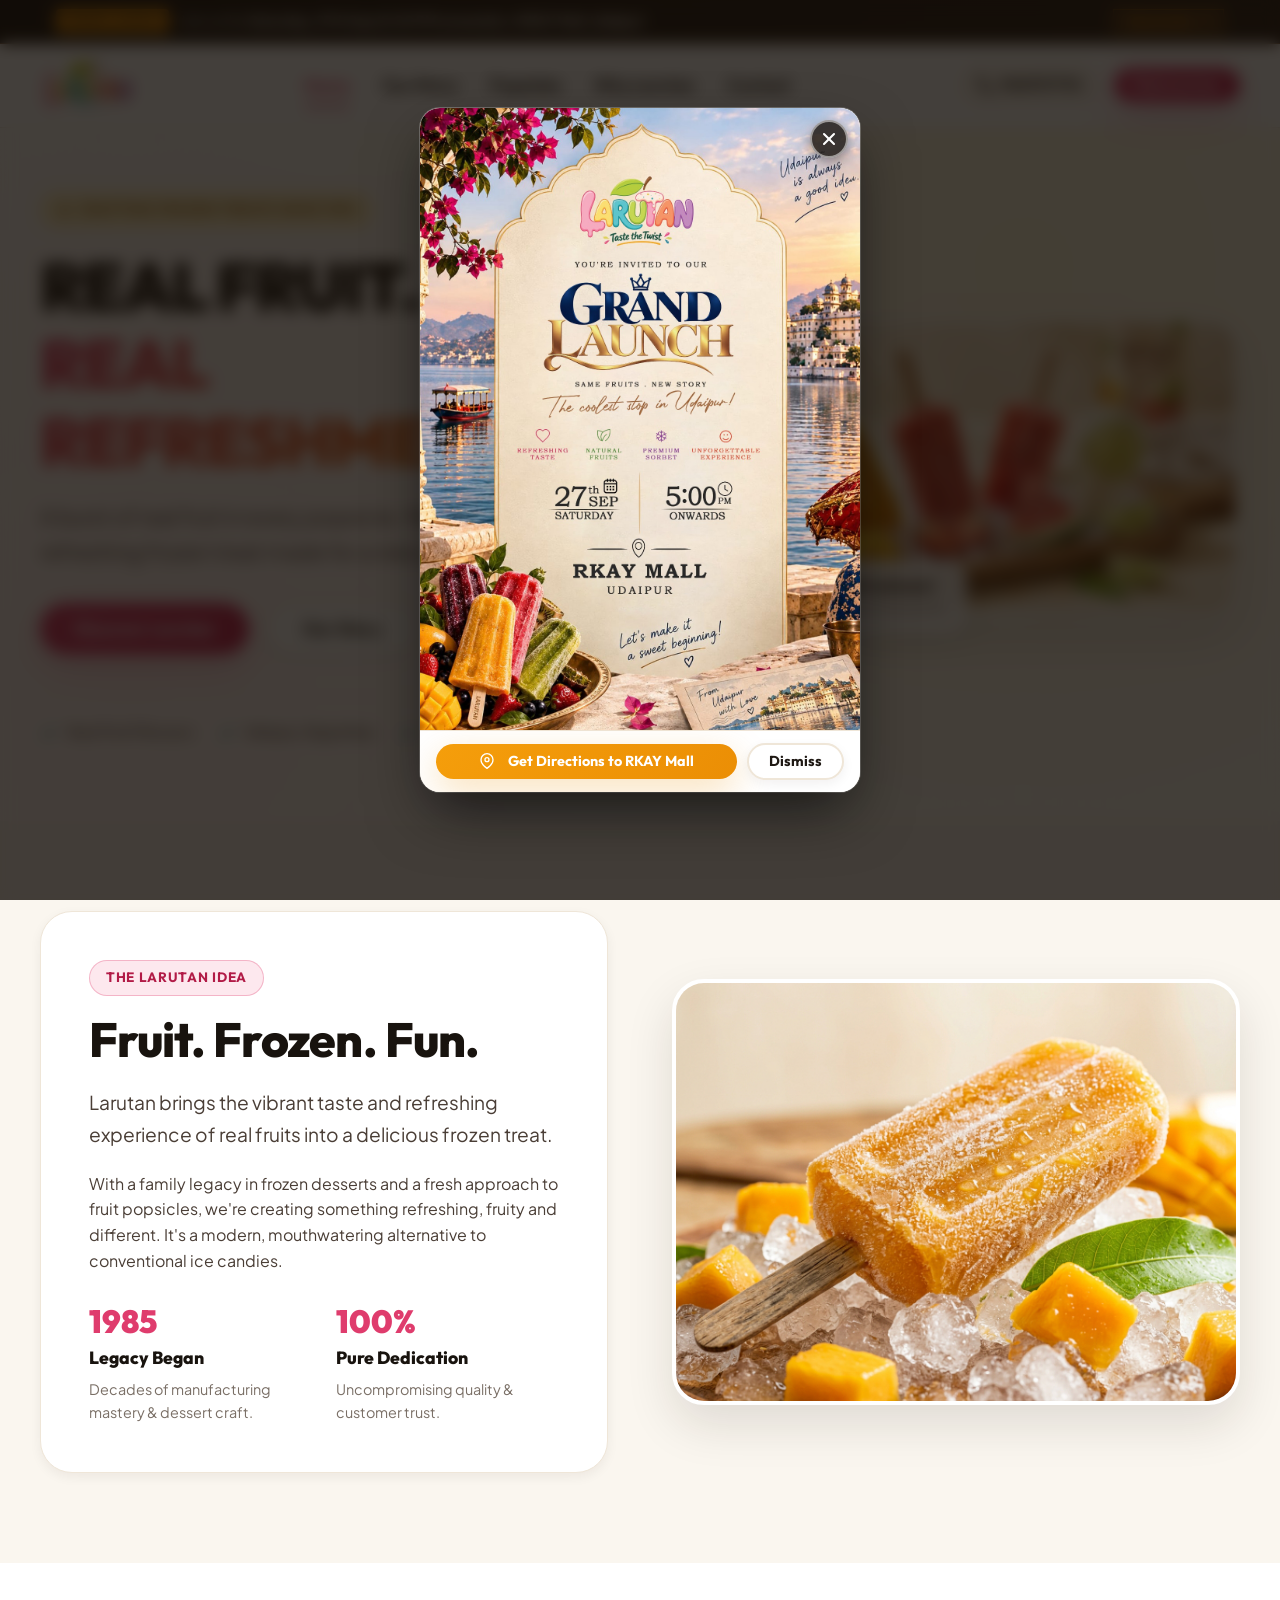
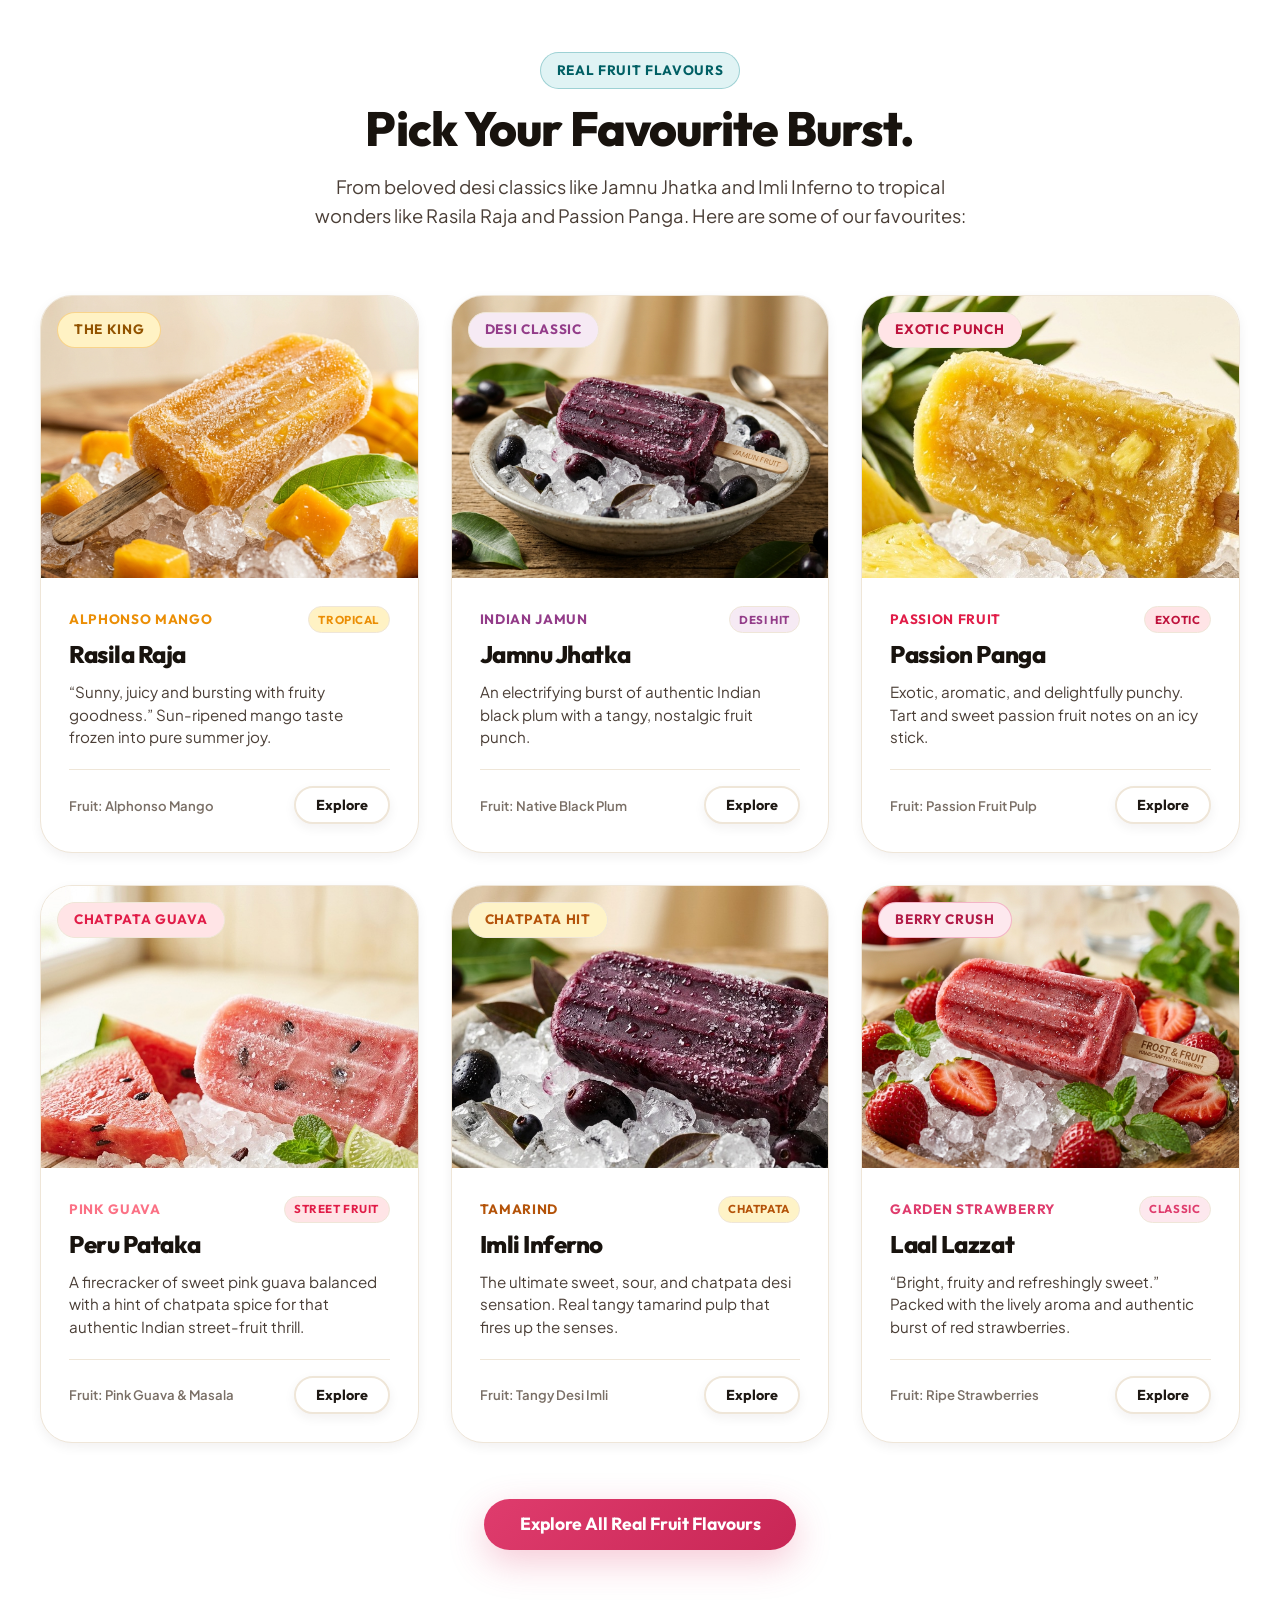
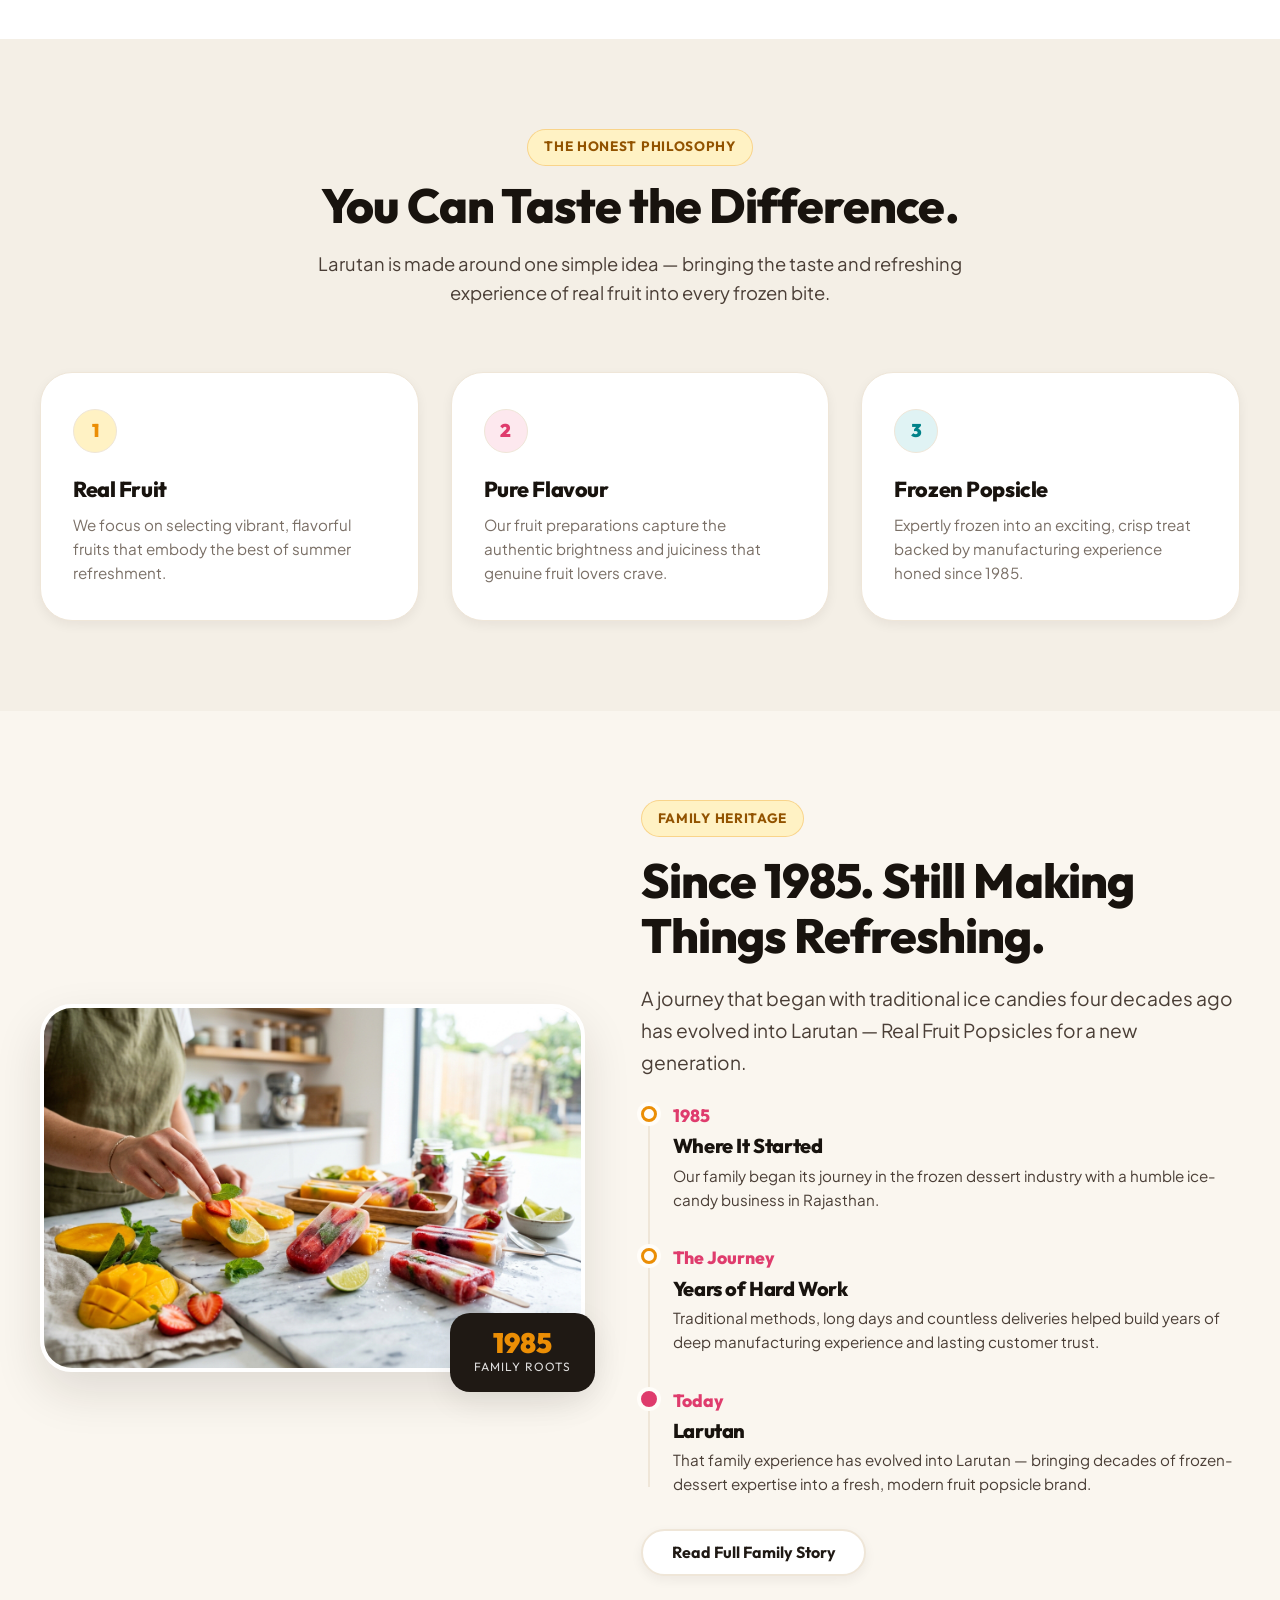
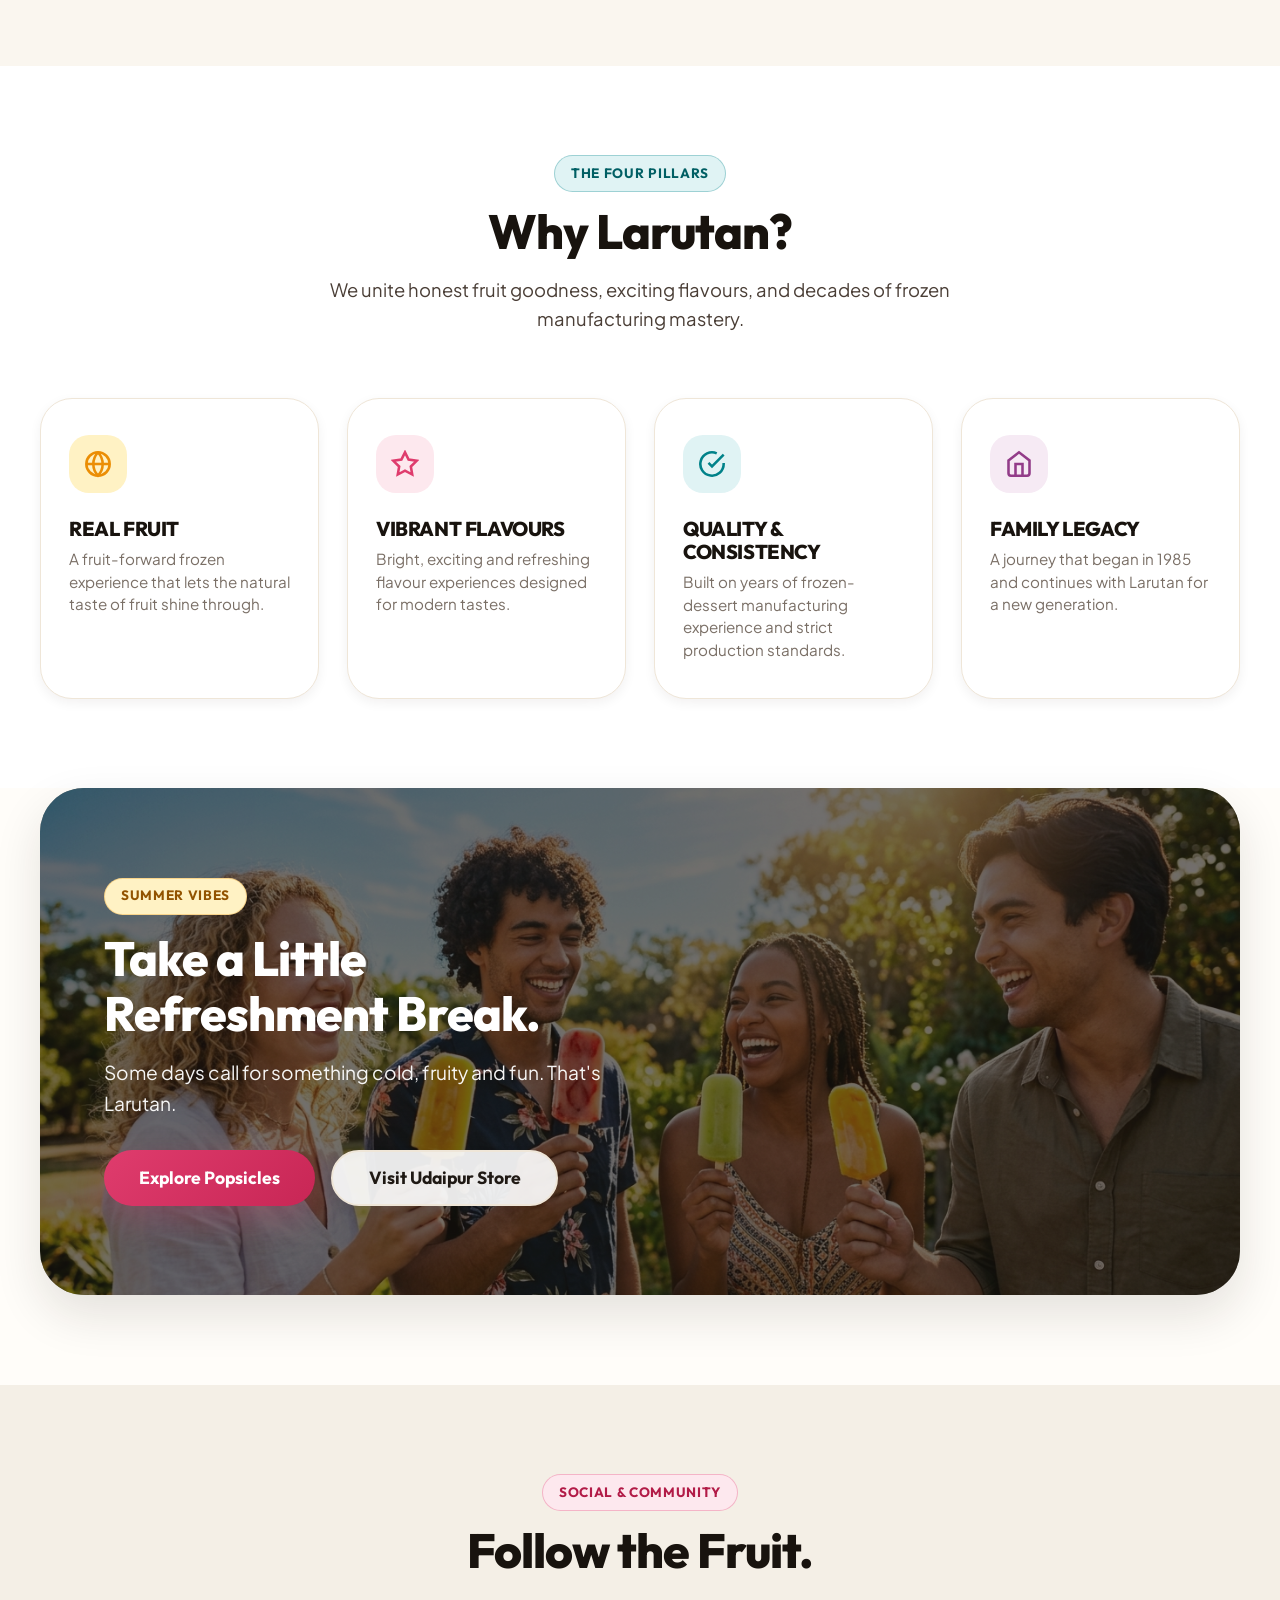
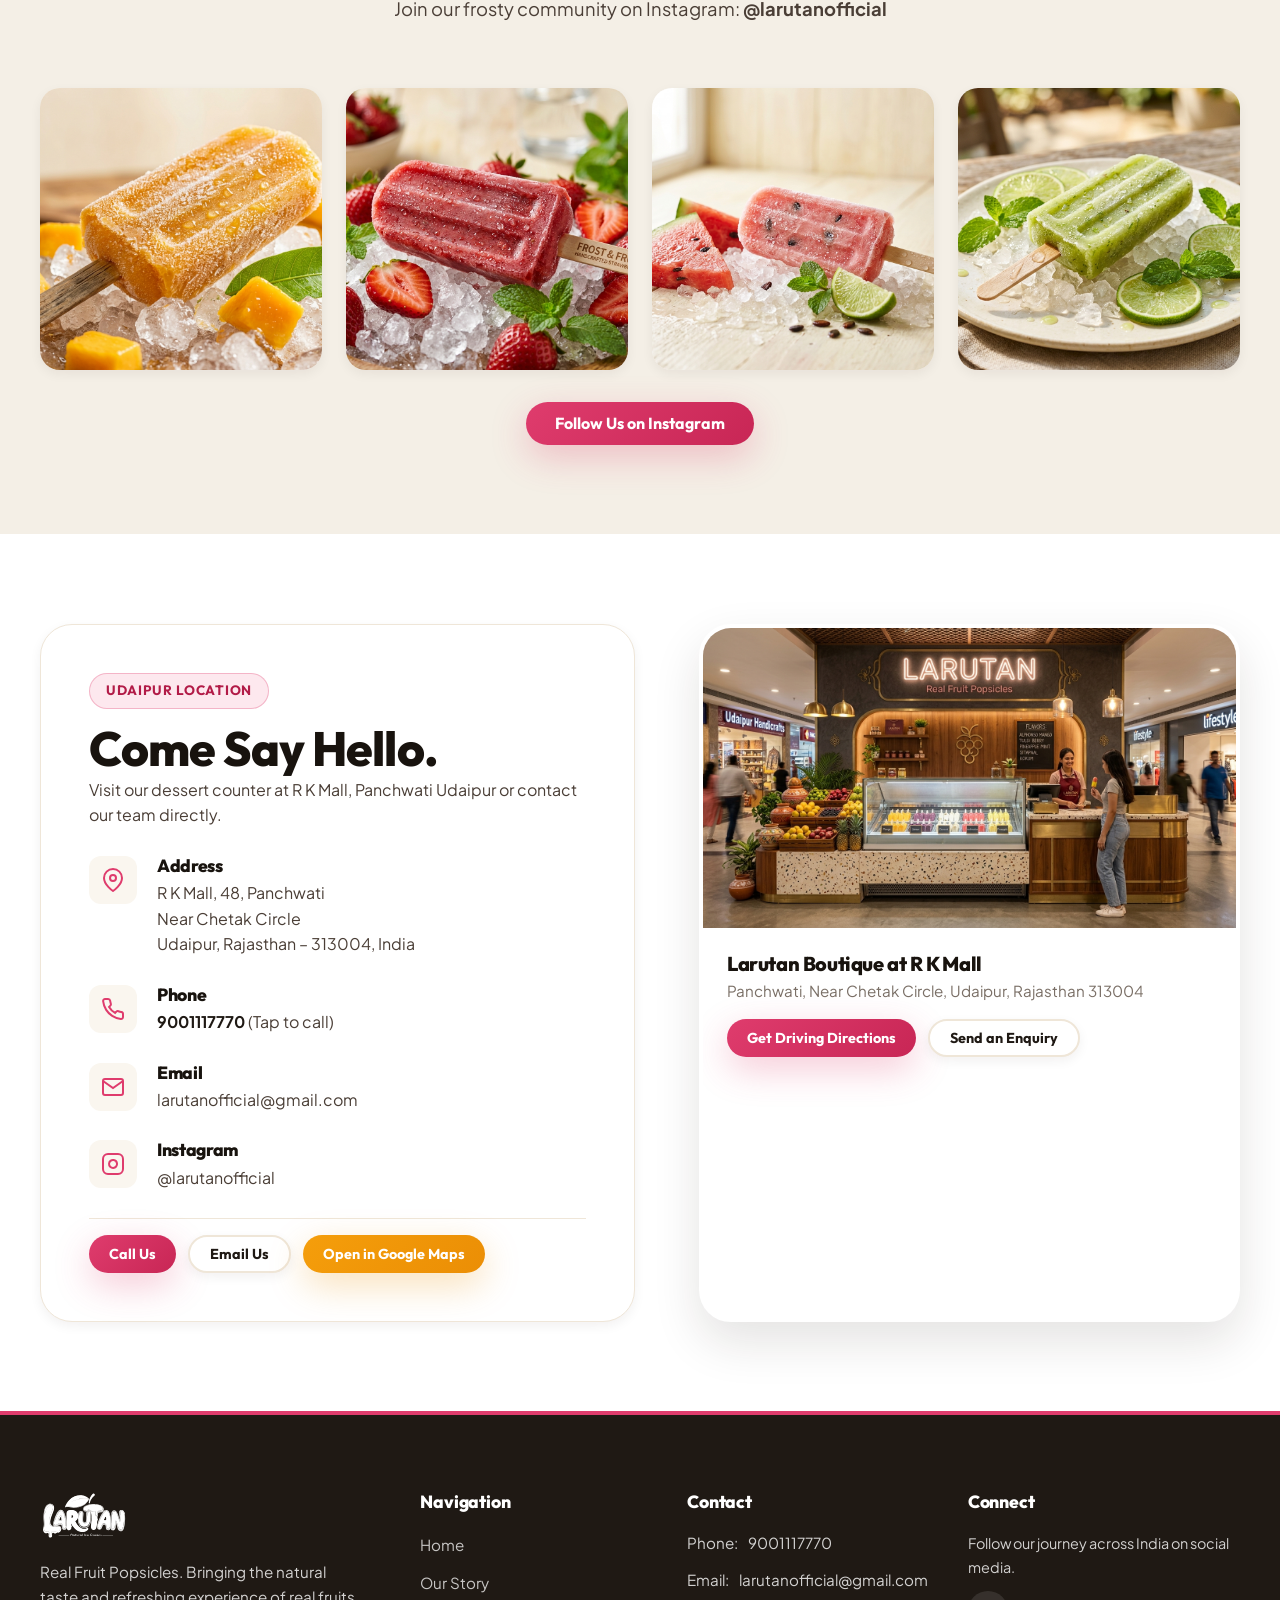
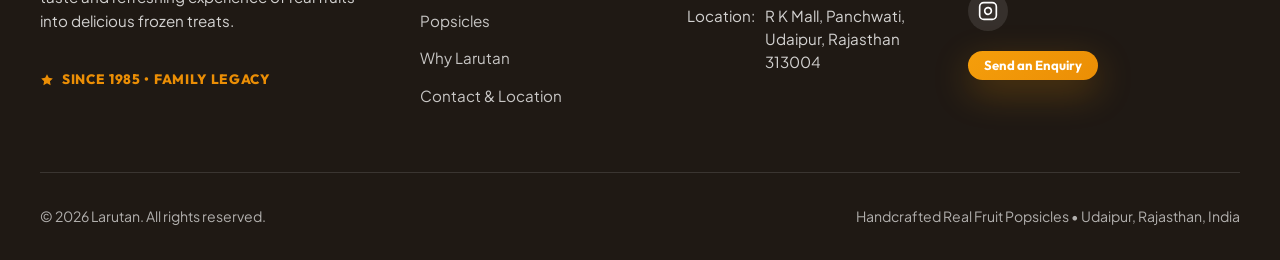
==== commit 4e5afbe9: "refactor(media): replace heritage-1985 with modern artisanal craft photography" ====
--- a/index.html
+++ b/index.html
@@ -446,7 +446,7 @@
       <div class="container heritage-container">
         <div class="heritage-media">
           <div class="heritage-img-box">
-            <img src="assets/images/heritage-1985.jpg" alt="Artisanal ice-candy craft since 1985 in Rajasthan" class="hero-image" loading="lazy" width="600" height="400">
+            <img src="assets/images/modern-craft.jpg" alt="Modern real fruit popsicle crafting with fresh fruits" class="hero-image" loading="lazy" width="600" height="400">
           </div>
           <div class="heritage-year-seal">
             <div class="year">1985</div>
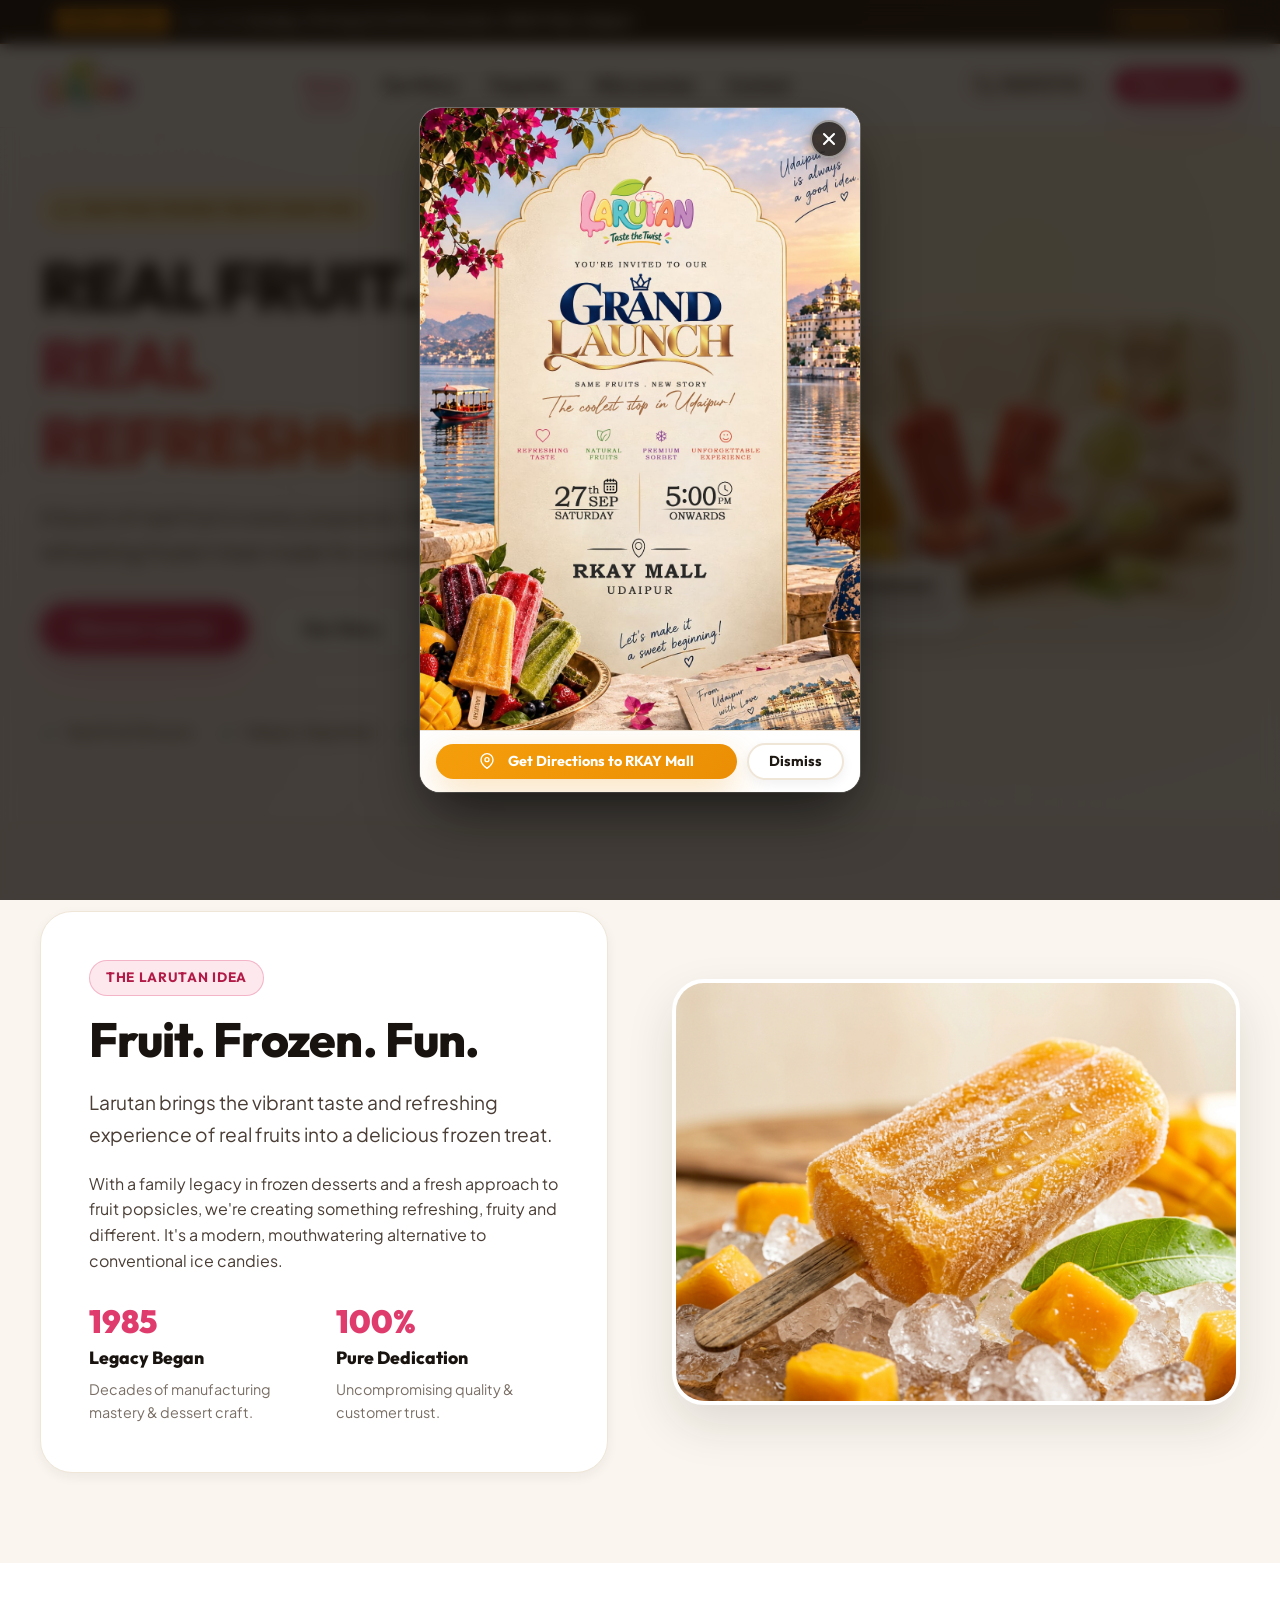
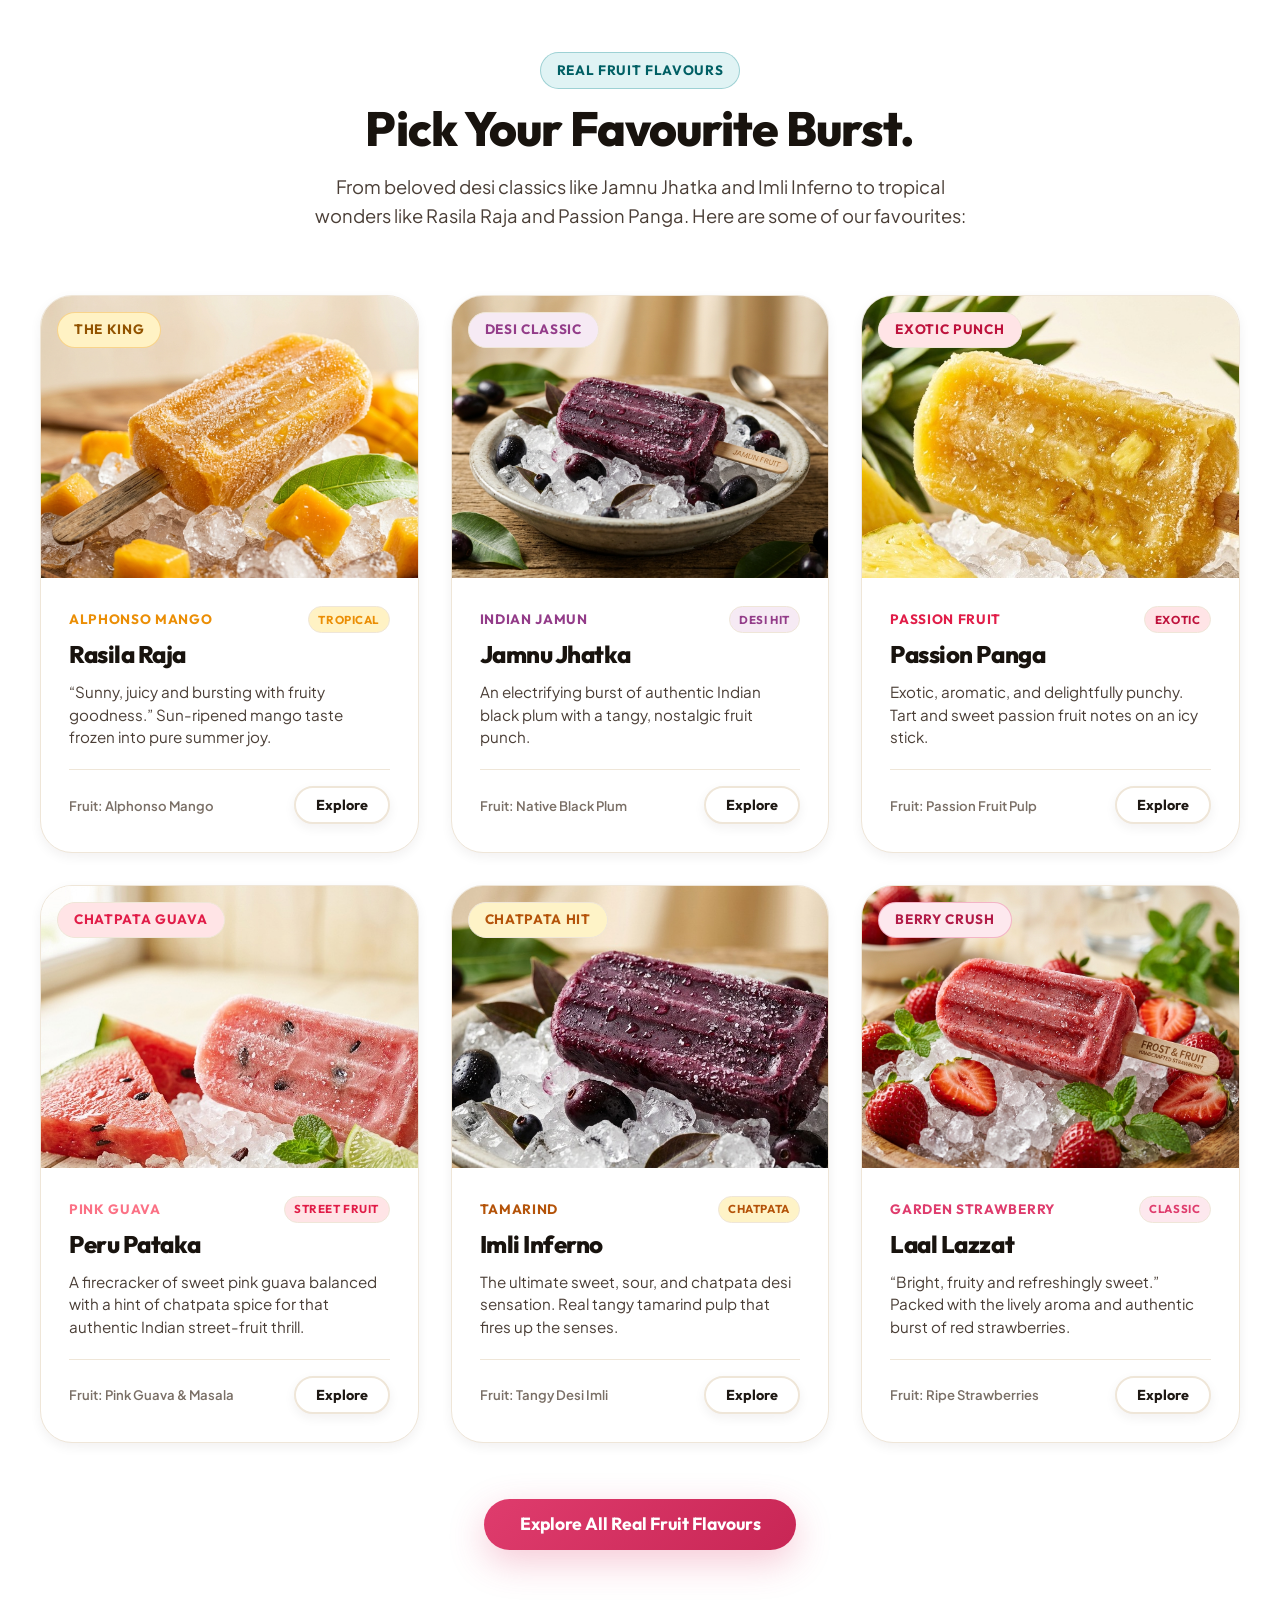
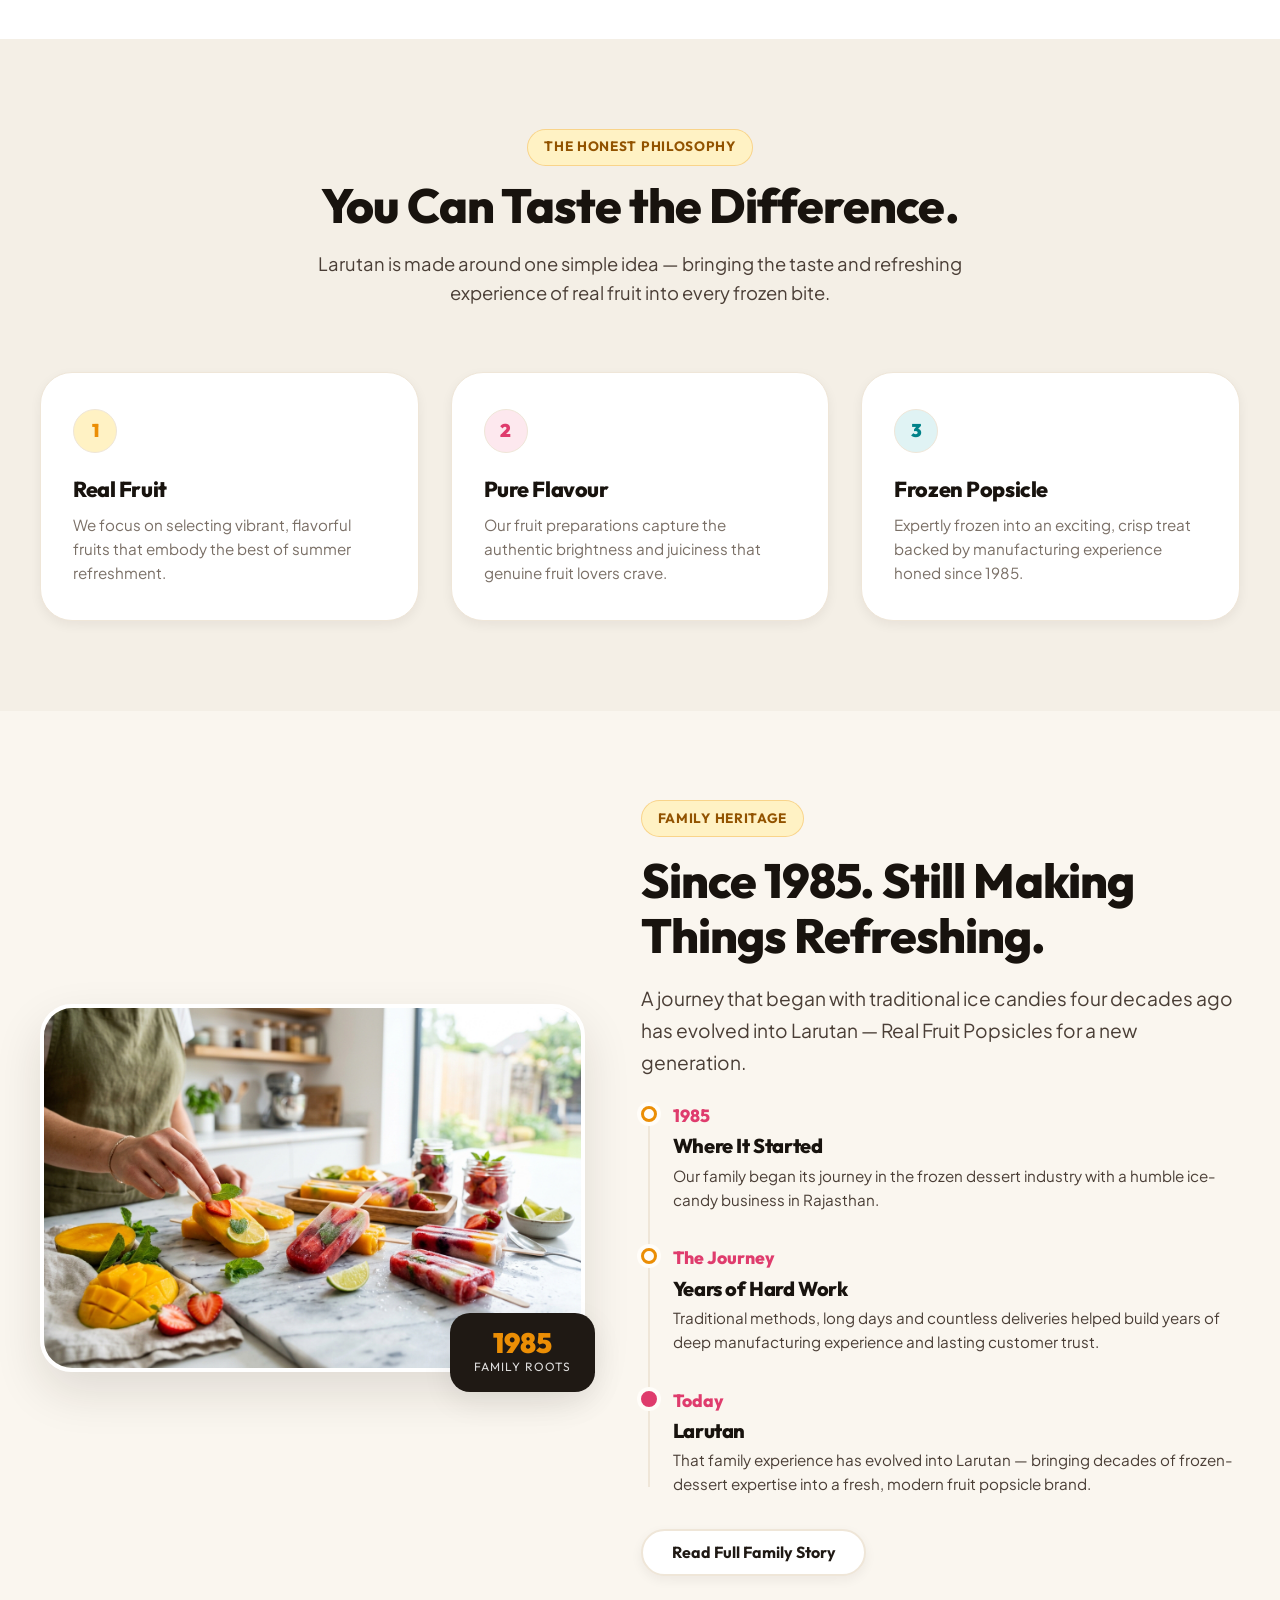
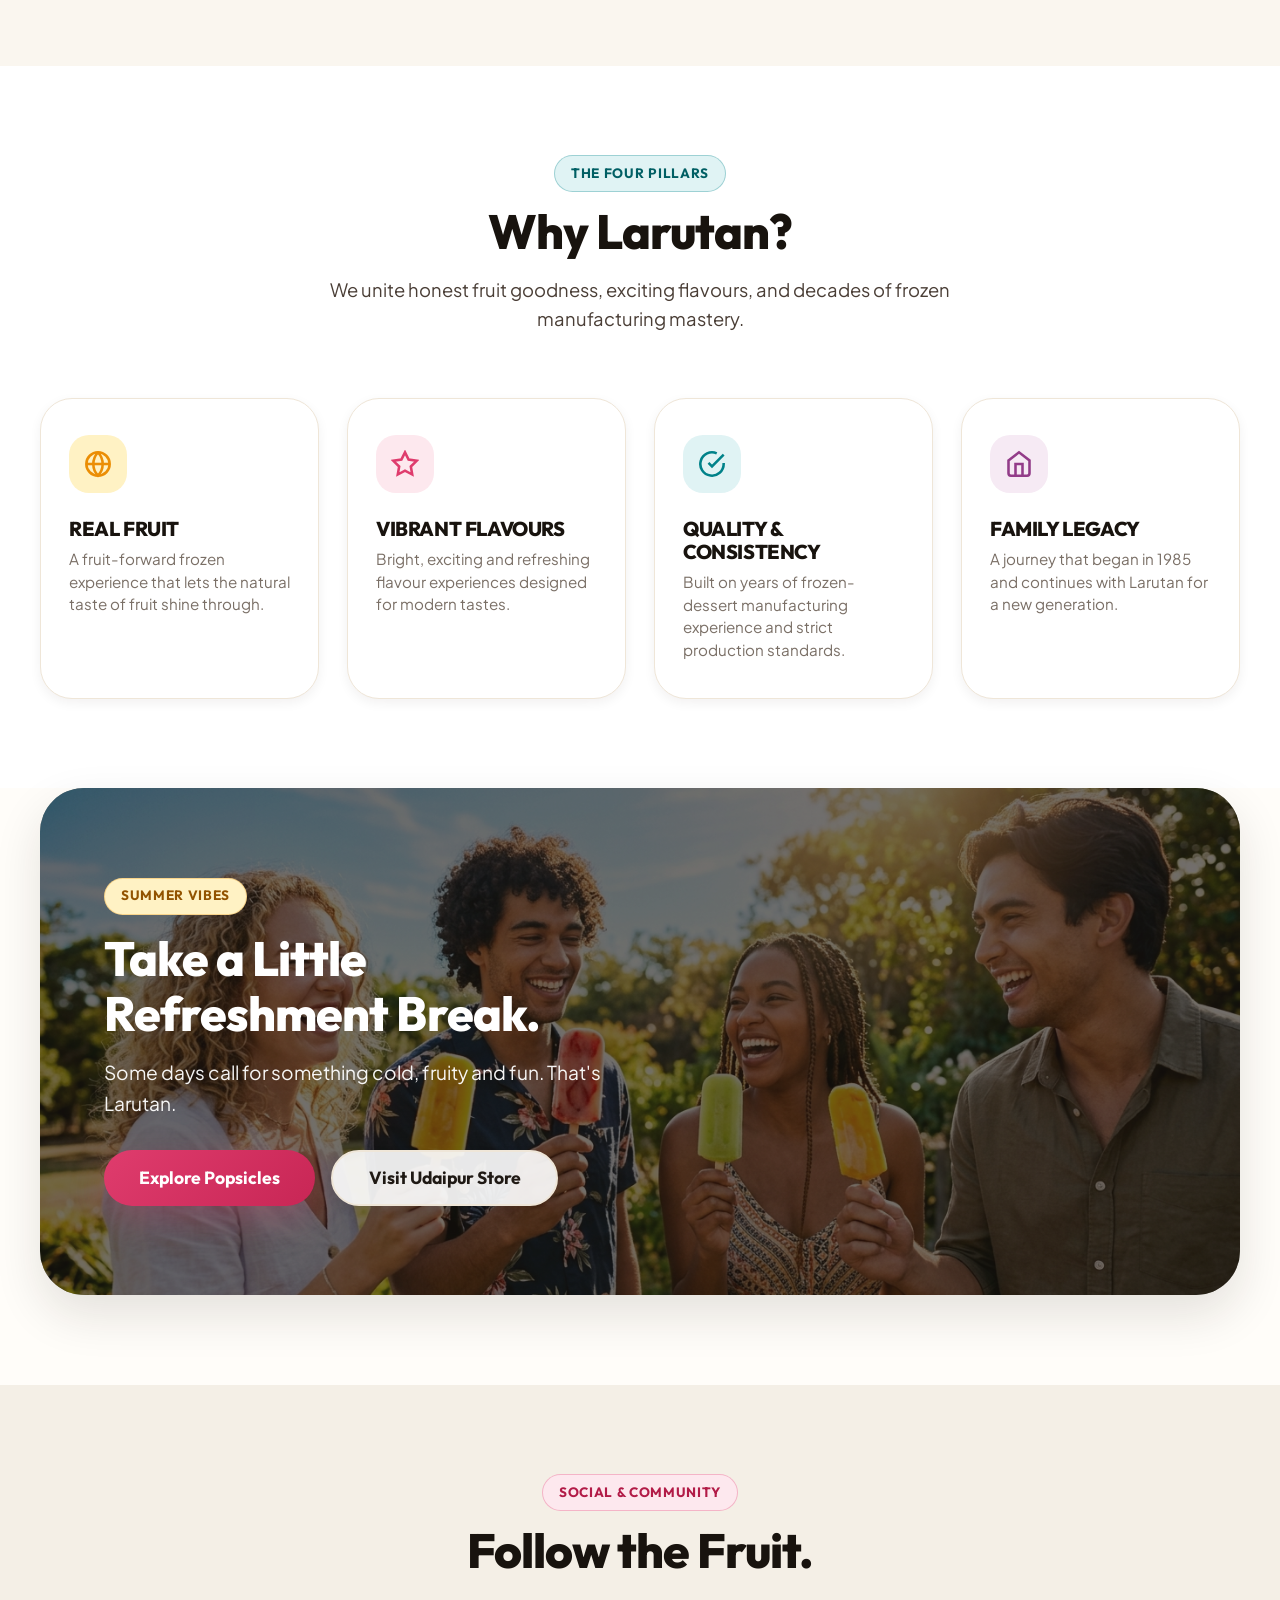
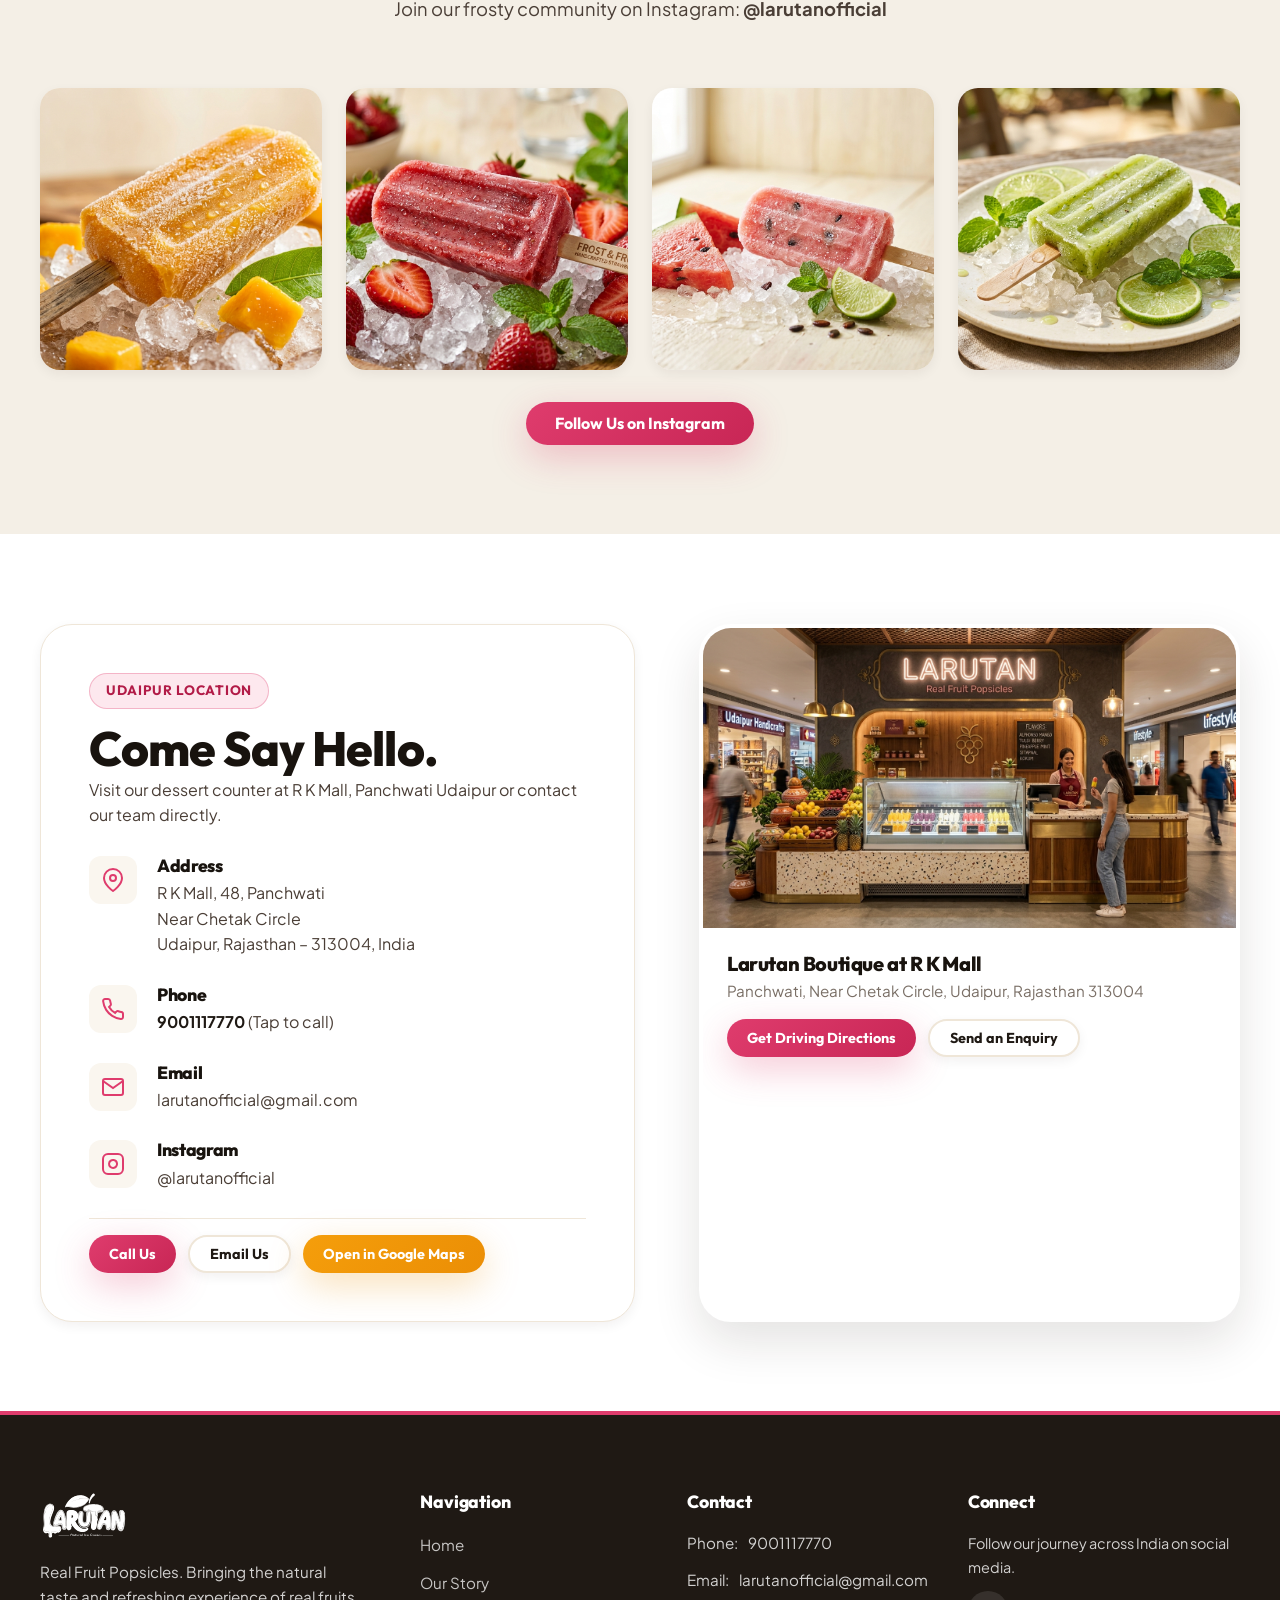
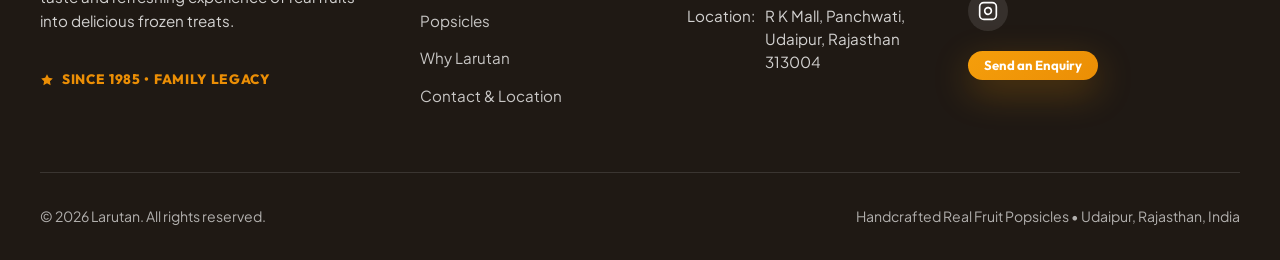
==== commit 041755c7: "fix: update launch day from Saturday to Sunday, 27th Sep across all pages" ====
--- a/index.html
+++ b/index.html
@@ -56,7 +56,7 @@
     <div class="container announcement-bar-container">
       <div class="announcement-text">
         <span class="announcement-tag">Grand Launch</span>
-        <span>Join us this <strong>Saturday, 27th Sep (5:00 PM onwards)</strong> at <strong>RKAY Mall, Udaipur</strong>!</span>
+        <span>Join us this <strong>Sunday, 27th Sep (5:00 PM onwards)</strong> at <strong>RKAY Mall, Udaipur</strong>!</span>
       </div>
       <button type="button" class="announcement-link-btn" id="open-launch-banner" aria-haspopup="dialog">
         View Invite
@@ -852,7 +852,7 @@
         </svg>
       </button>
       <div class="launch-modal-media">
-        <img src="assets/images/banner.jpeg" alt="Larutan Grand Launch Invitation — 27th September Saturday 5:00 PM Onwards at RKAY Mall Udaipur" class="launch-modal-img" width="1132" height="1600">
+        <img src="assets/images/banner.jpeg" alt="Larutan Grand Launch Invitation — 27th September Sunday 5:00 PM Onwards at RKAY Mall Udaipur" class="launch-modal-img" width="1132" height="1600">
       </div>
       <div class="launch-modal-footer">
         <a href="https://share.google/eqdsOeeqn8STSRf2m" target="_blank" rel="noopener noreferrer" class="btn btn-mango btn-sm" style="flex: 1; text-align: center; font-weight: 700;">
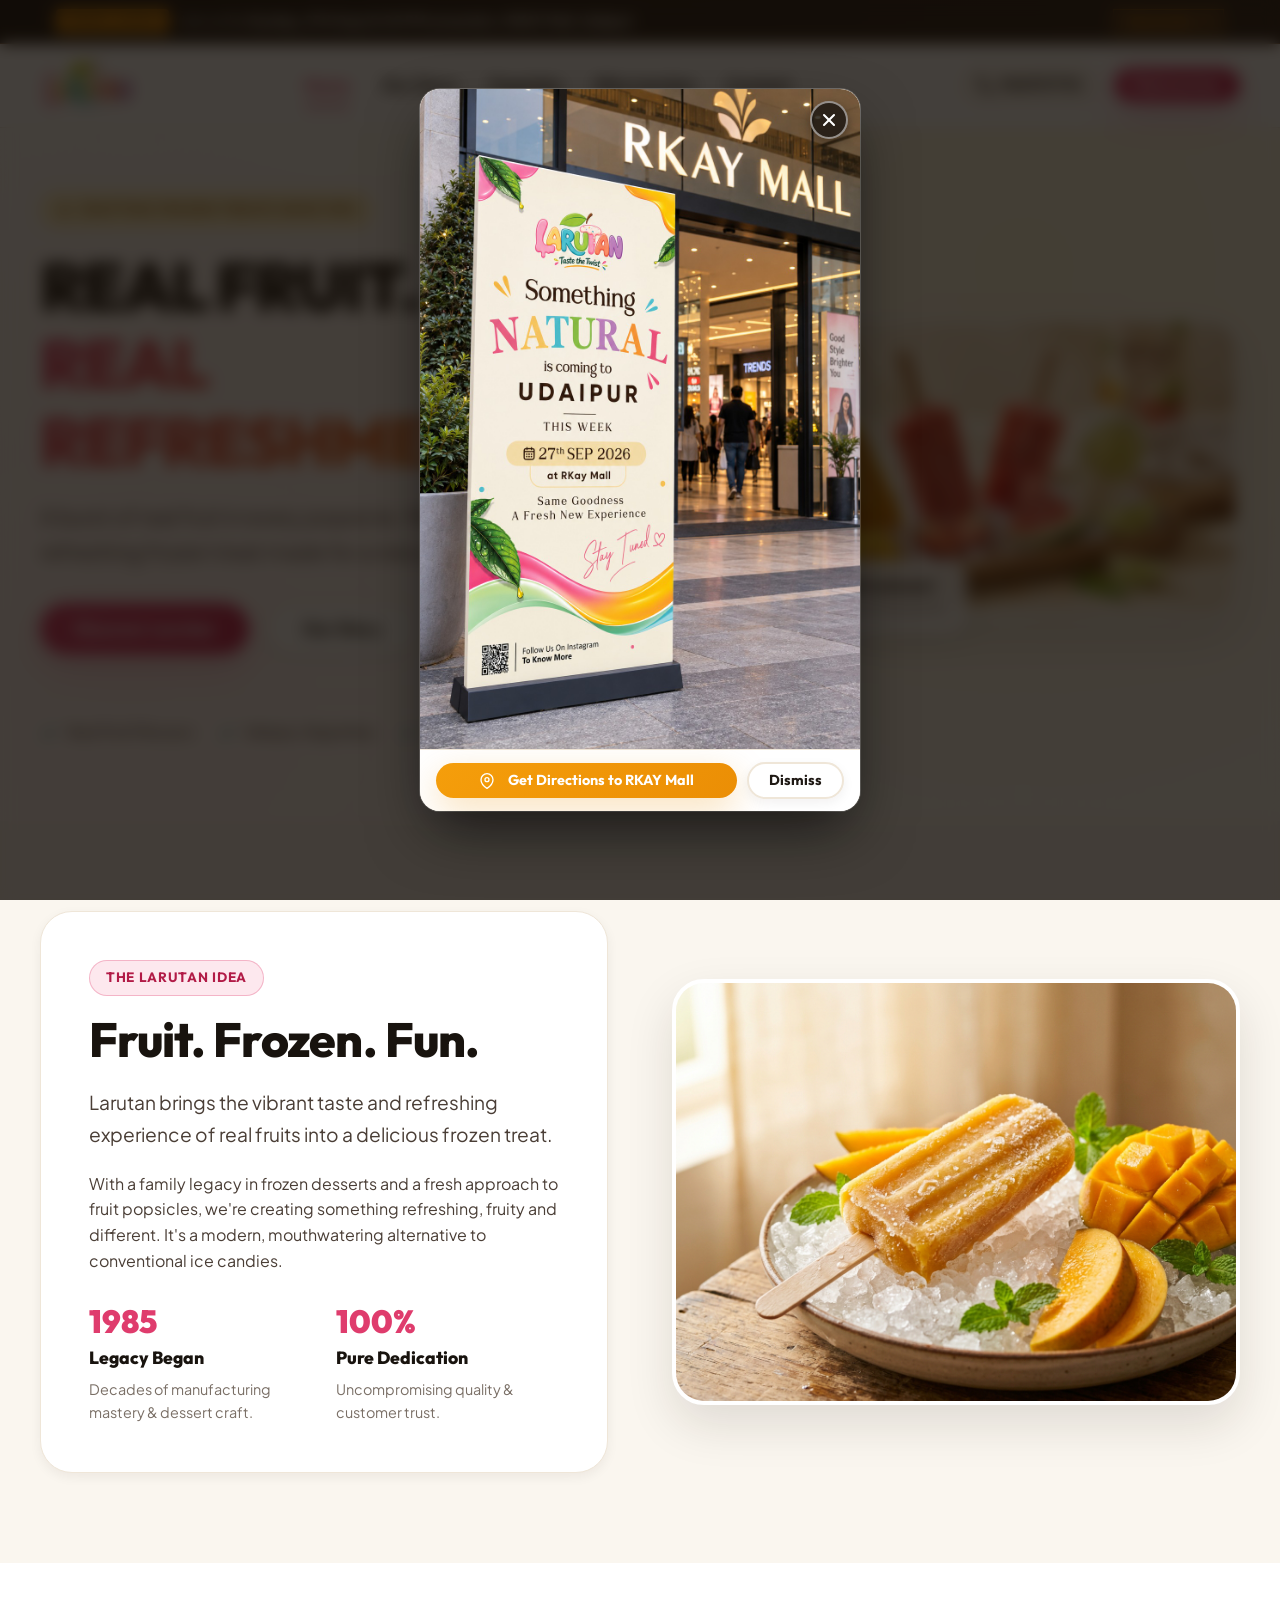
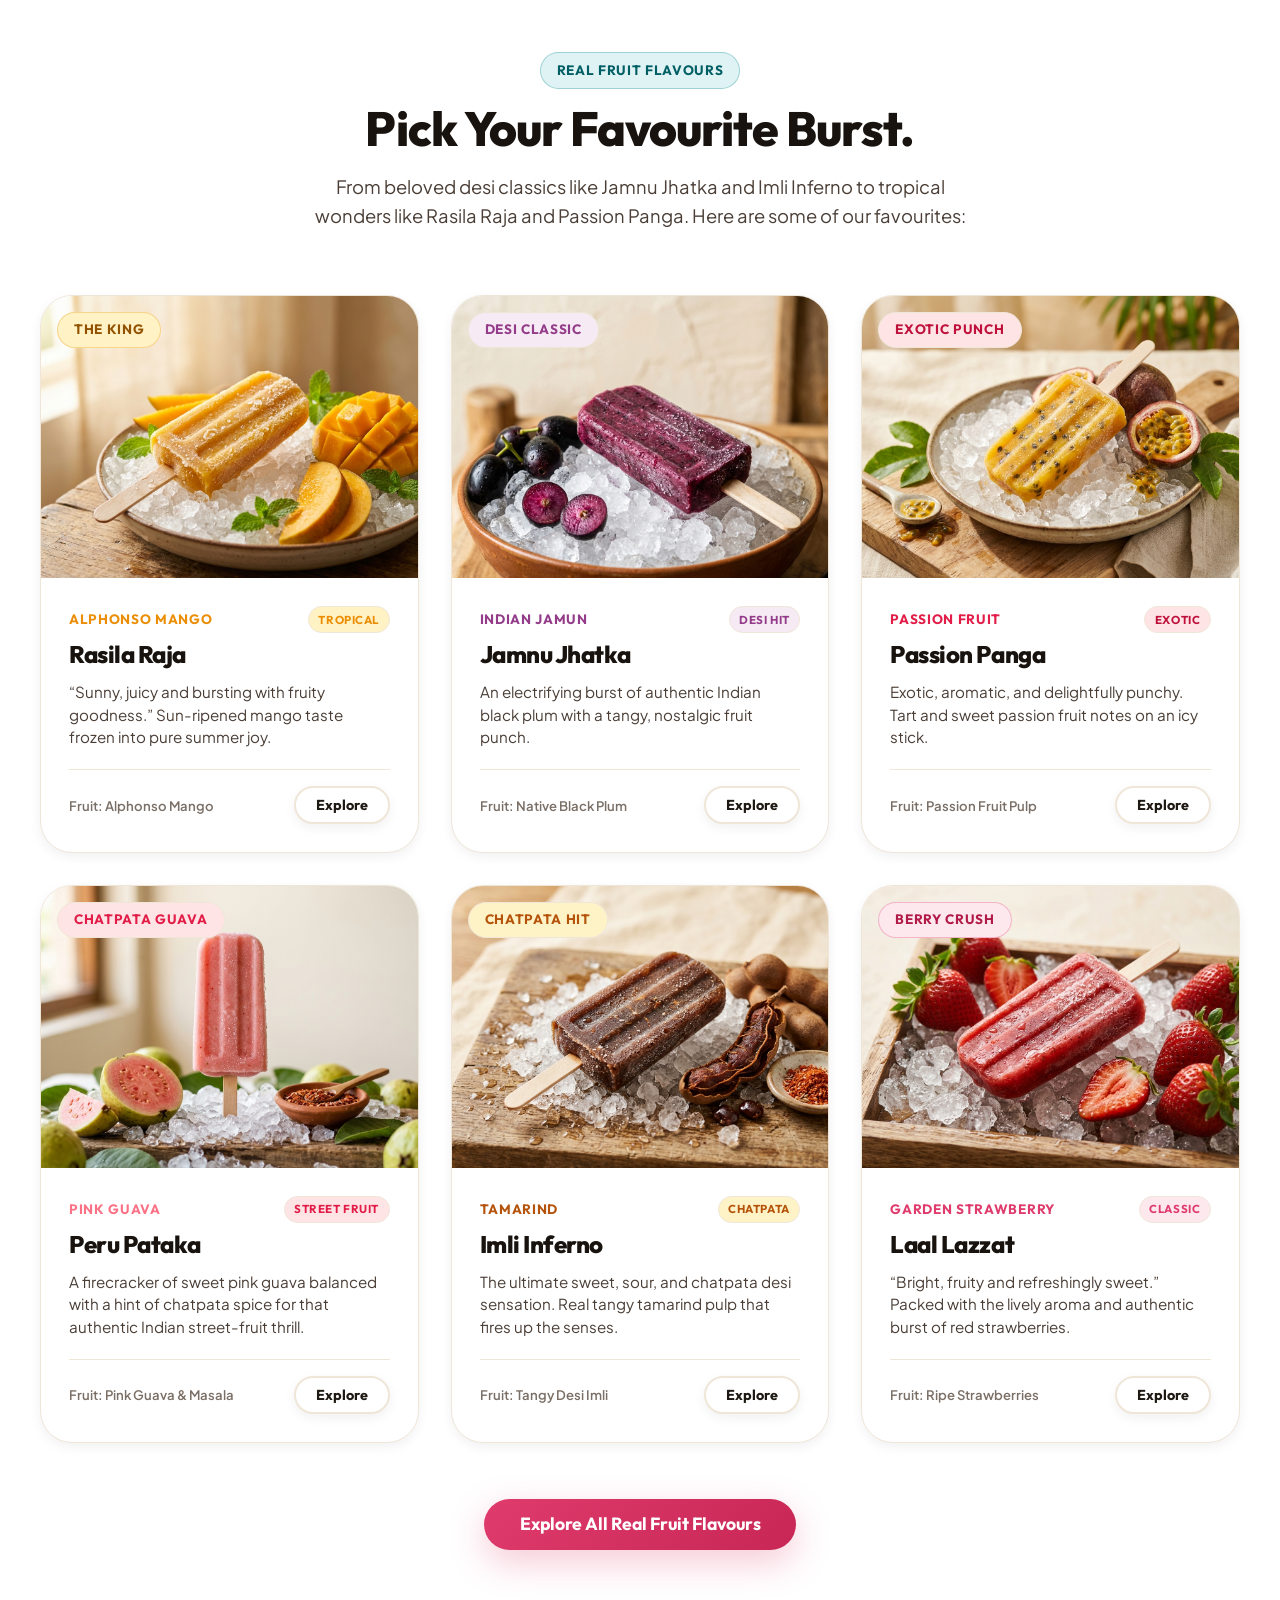
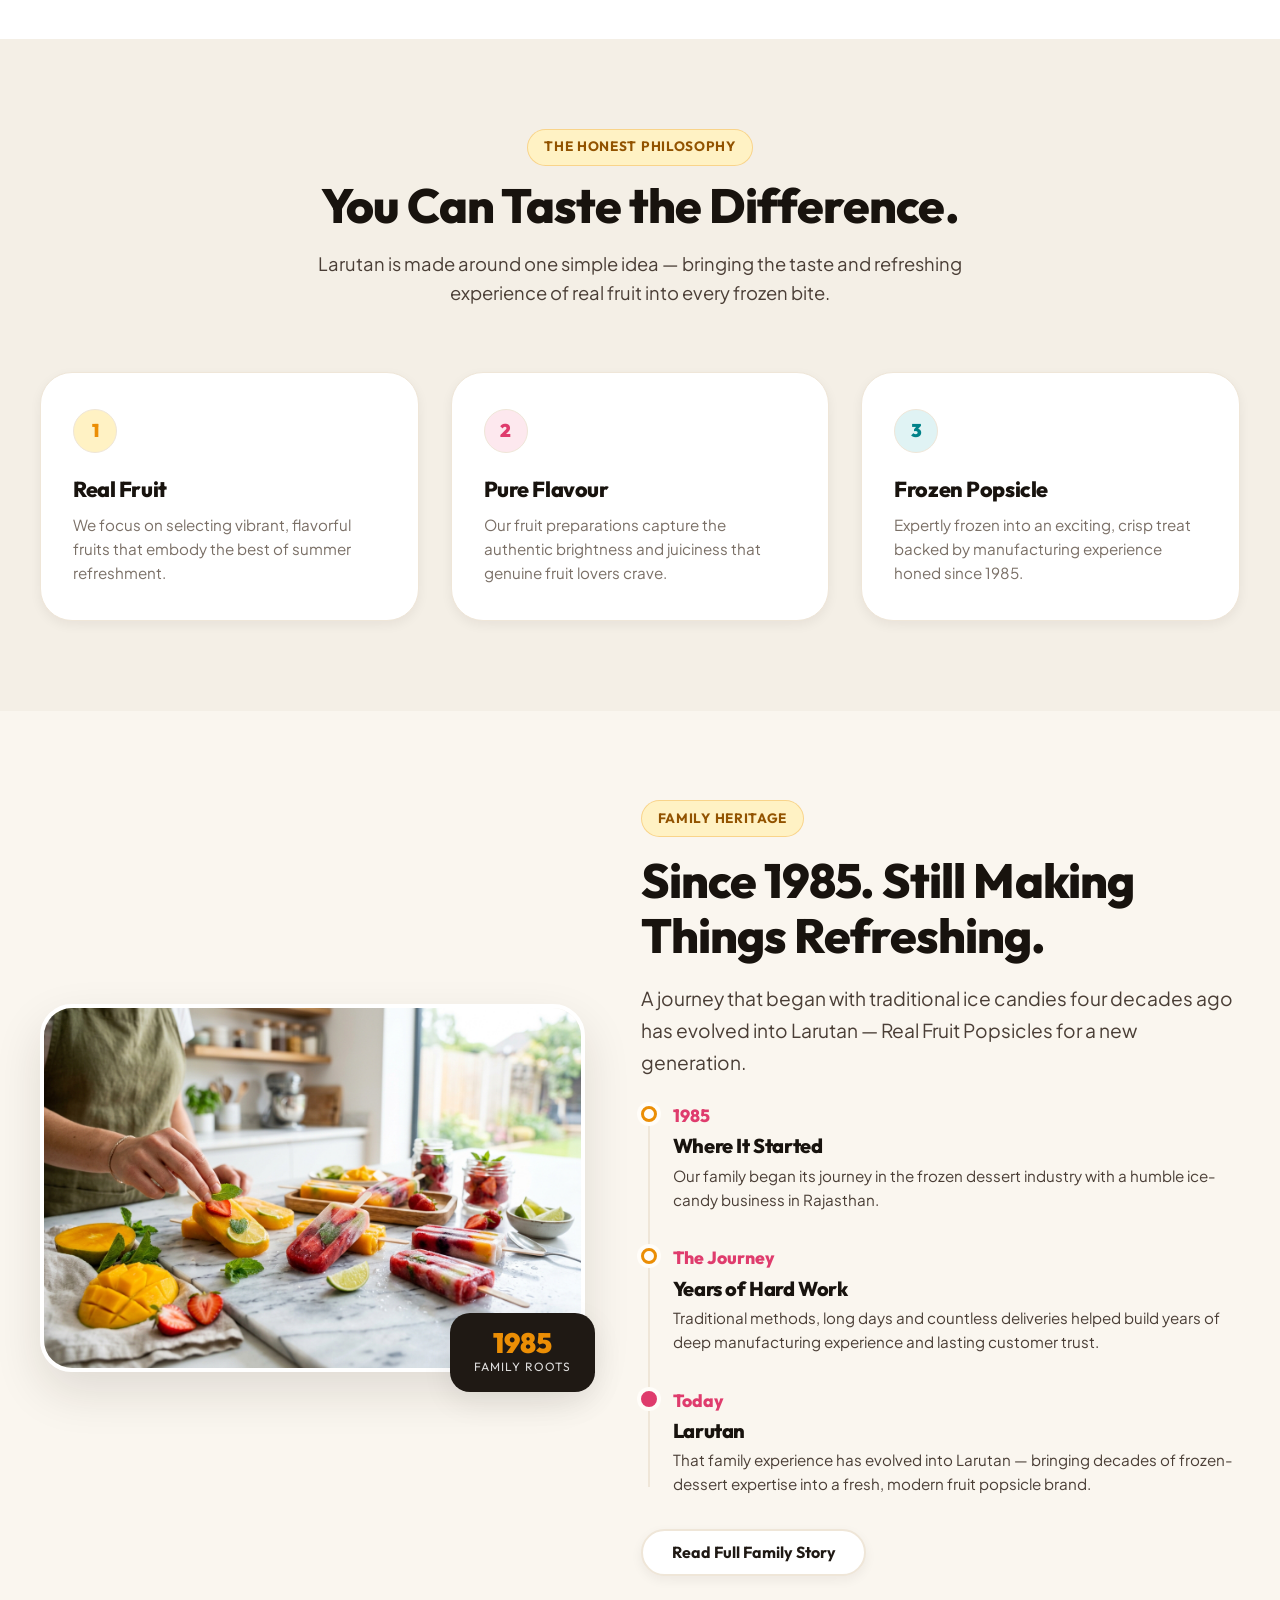
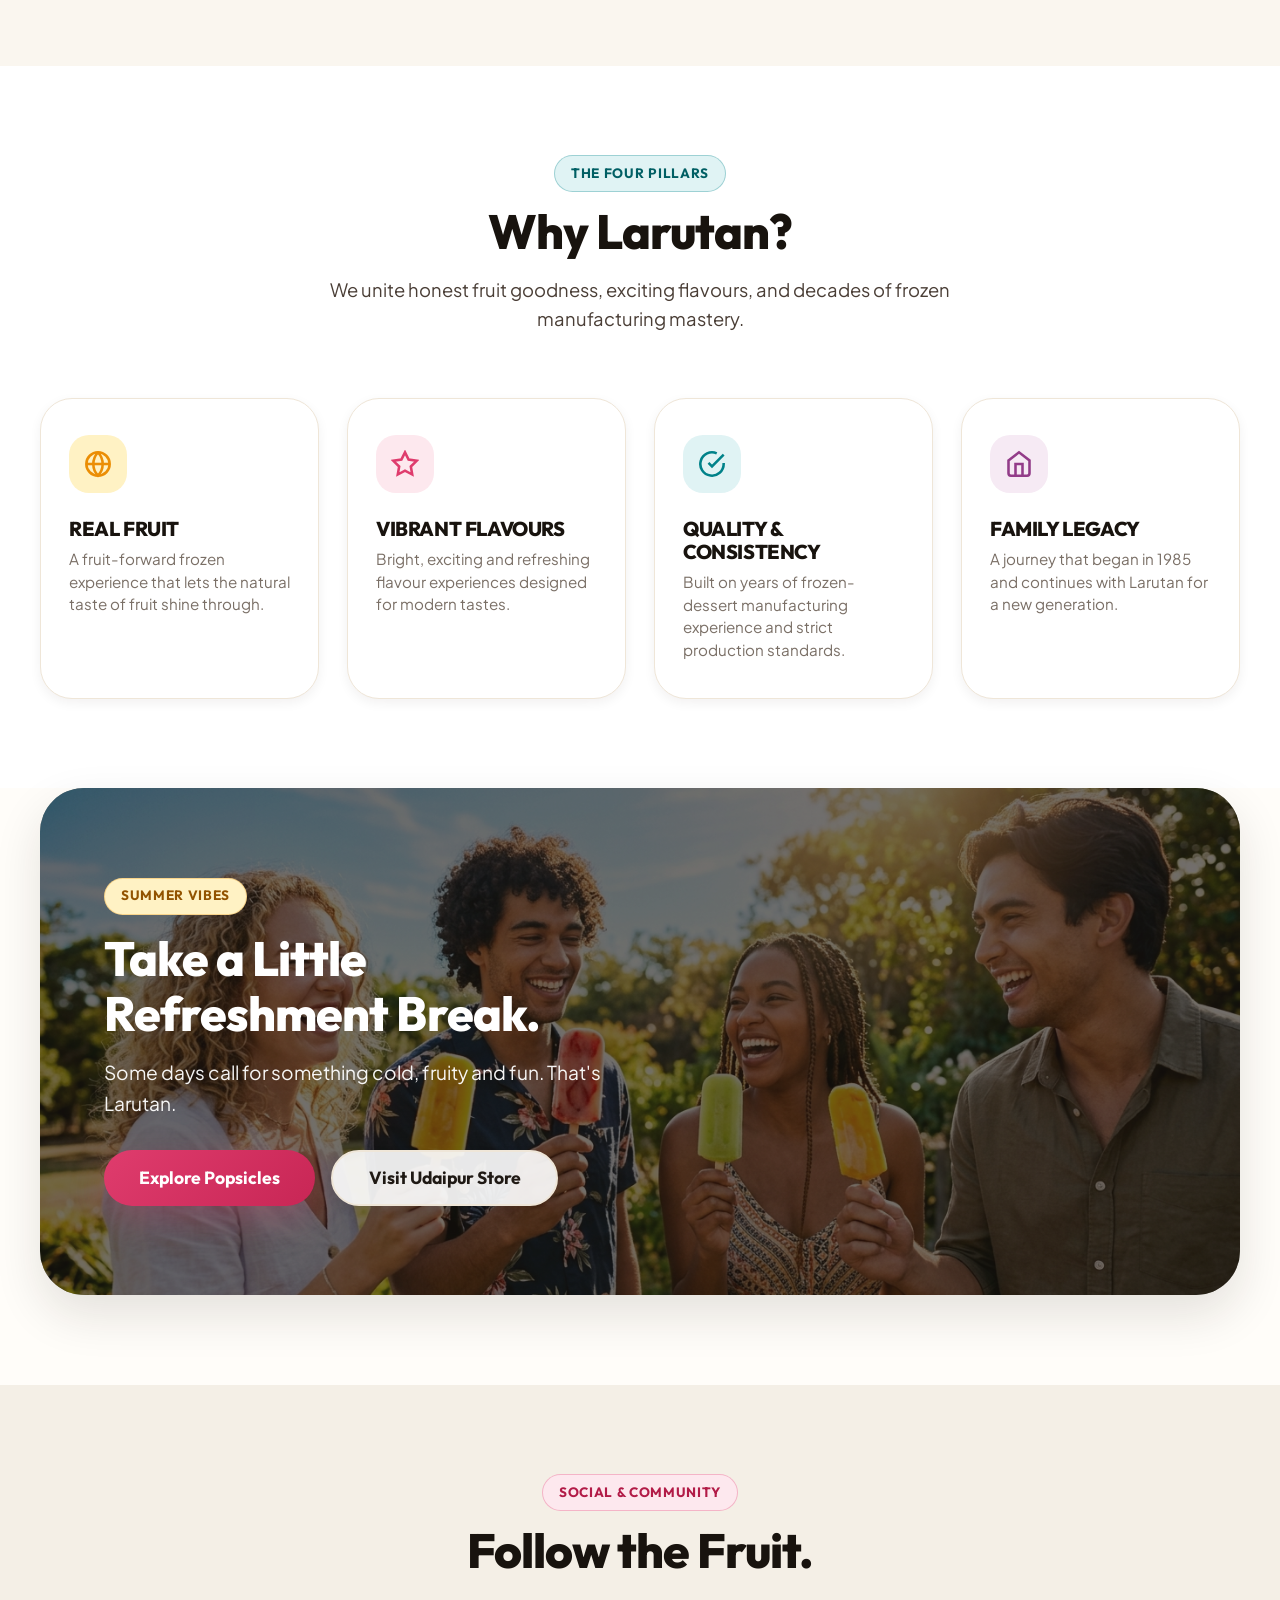
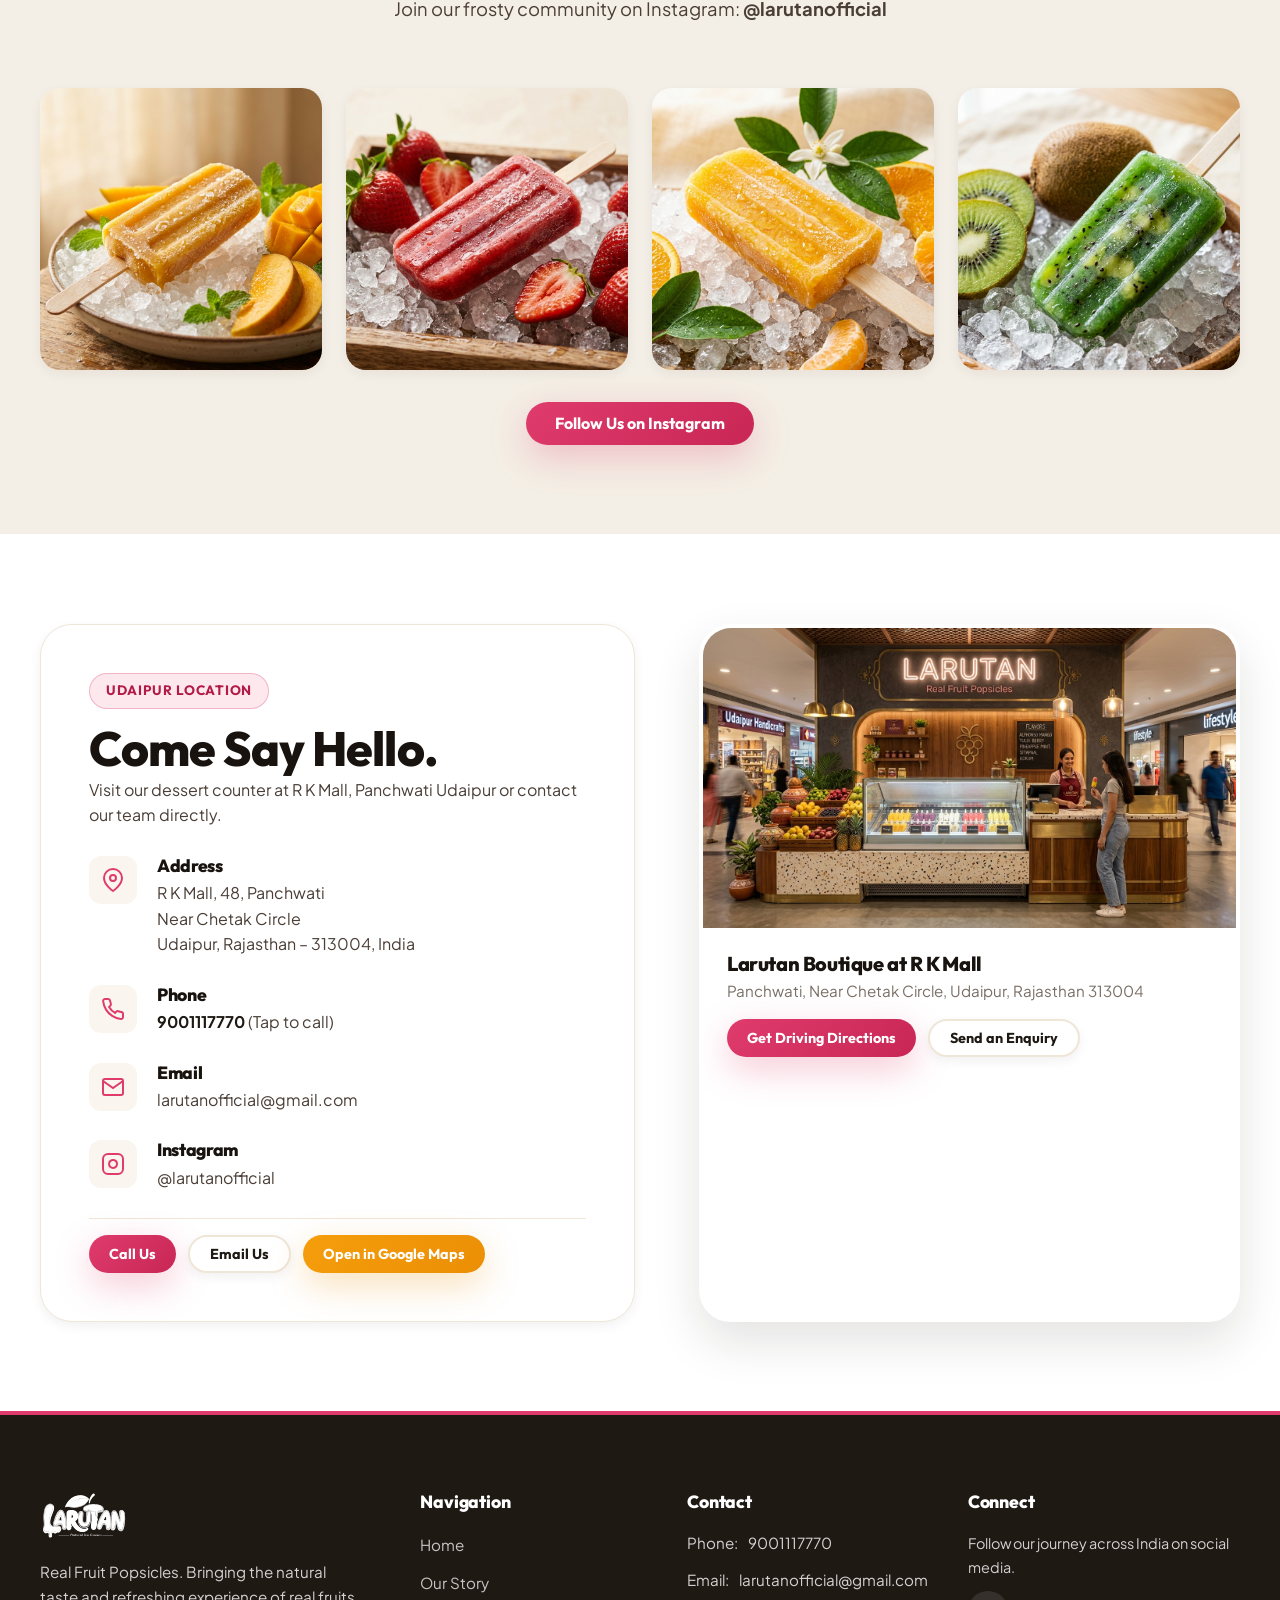
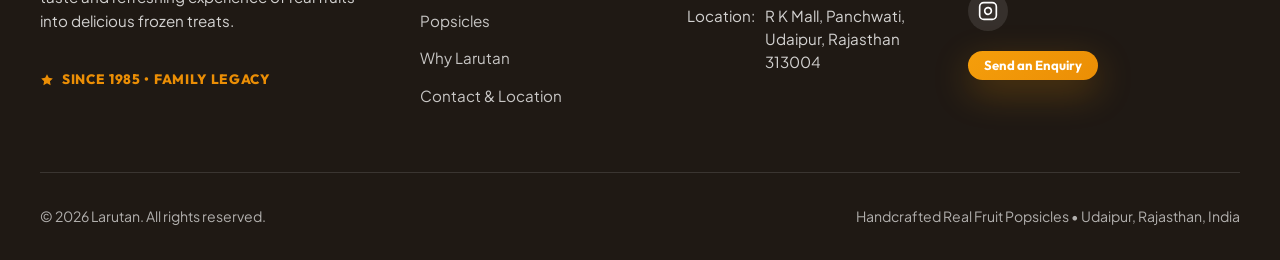
==== commit 00151863: "fix(media): regenerate all product images to strictly match actual fruits and remove obsolete placeh" ====
--- a/index.html
+++ b/index.html
@@ -629,7 +629,7 @@
 
           <!-- Insta Item 3 -->
           <a href="https://www.instagram.com/larutanofficial" target="_blank" rel="noopener noreferrer" class="insta-card">
-            <img src="assets/images/flavour-watermelon.jpg" alt="Larutan Watermelon Popsicle on Instagram" class="insta-img" loading="lazy">
+            <img src="assets/images/flavour-narangi.jpg" alt="Larutan Narangi Orange Popsicle on Instagram" class="insta-img" loading="lazy">
             <div class="insta-overlay">
               <svg viewBox="0 0 24 24" fill="none" stroke="currentColor" stroke-width="2">
                 <rect x="2" y="2" width="20" height="20" rx="5" ry="5"></rect>
@@ -642,7 +642,7 @@
 
           <!-- Insta Item 4 -->
           <a href="https://www.instagram.com/larutanofficial" target="_blank" rel="noopener noreferrer" class="insta-card">
-            <img src="assets/images/flavour-lime.jpg" alt="Larutan Lime Popsicle on Instagram" class="insta-img" loading="lazy">
+            <img src="assets/images/flavour-kiwi.jpg" alt="Larutan Kiwi Popsicle on Instagram" class="insta-img" loading="lazy">
             <div class="insta-overlay">
               <svg viewBox="0 0 24 24" fill="none" stroke="currentColor" stroke-width="2">
                 <rect x="2" y="2" width="20" height="20" rx="5" ry="5"></rect>
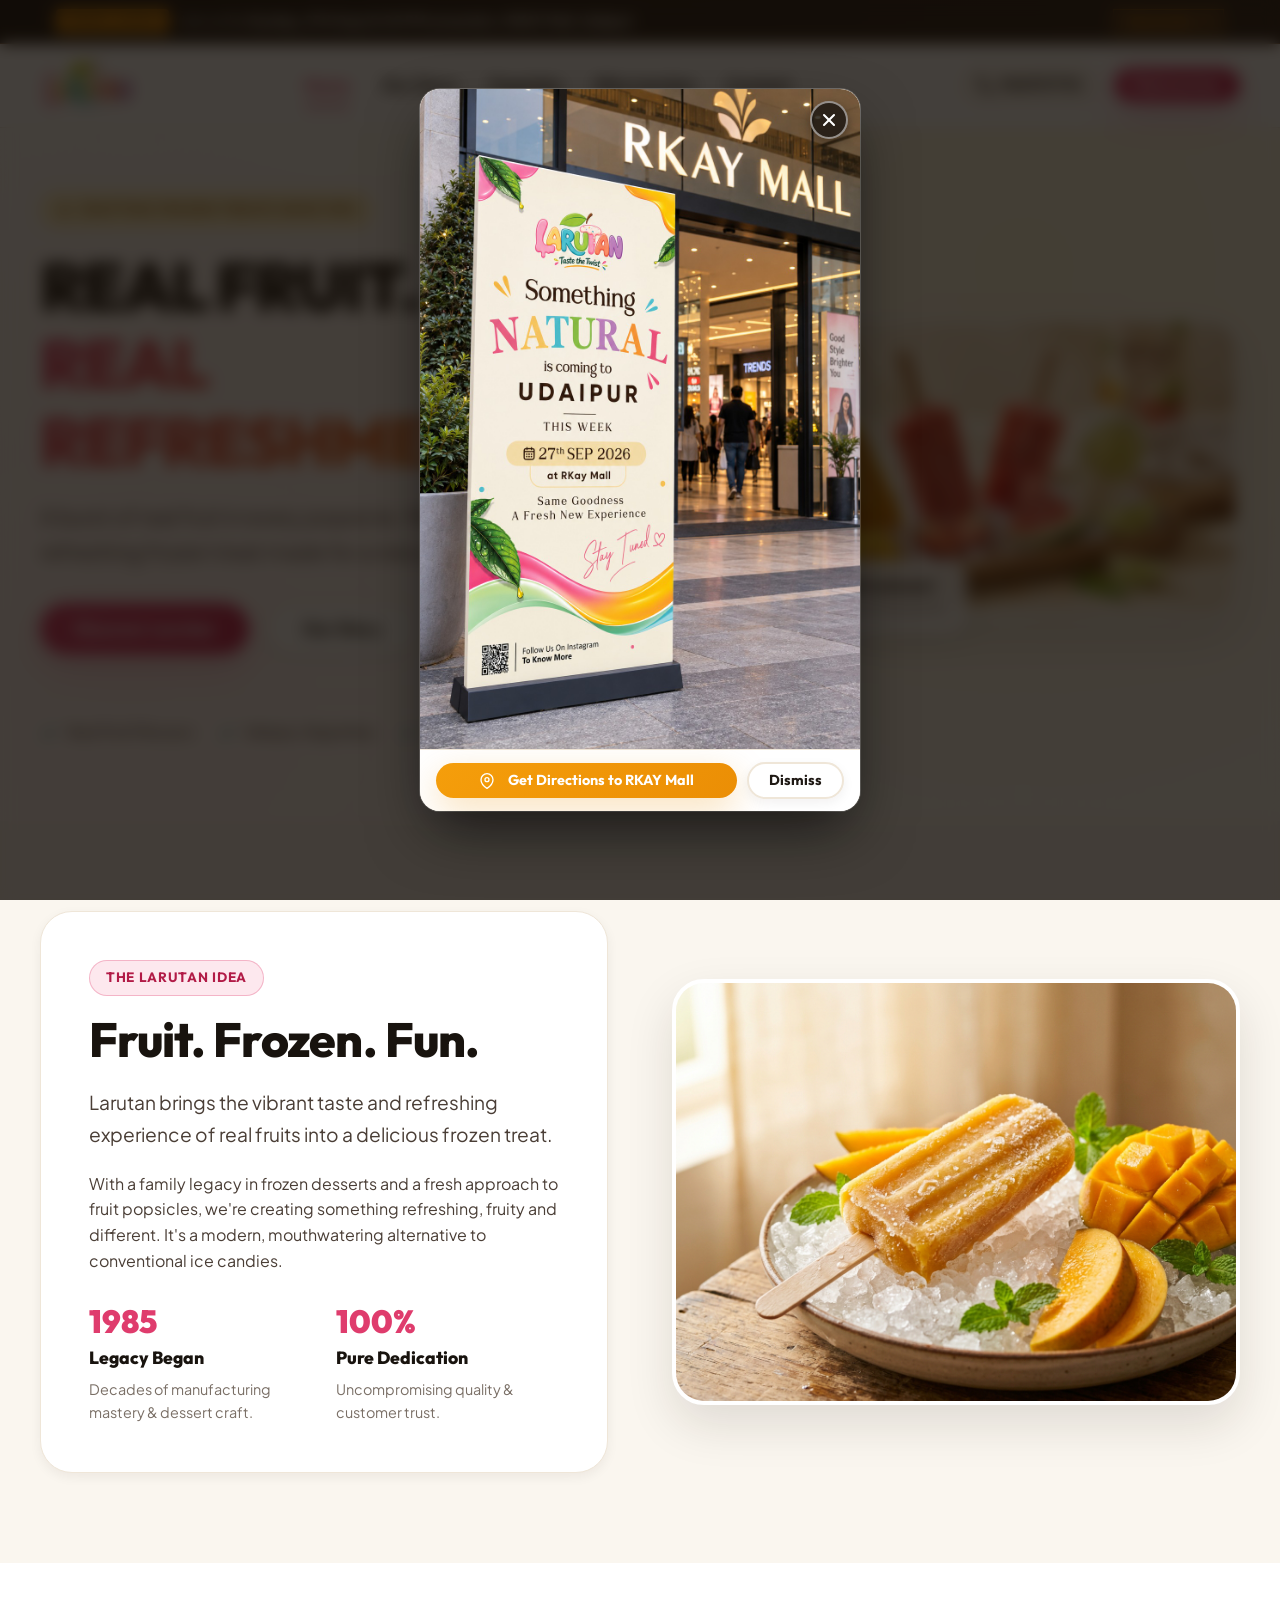
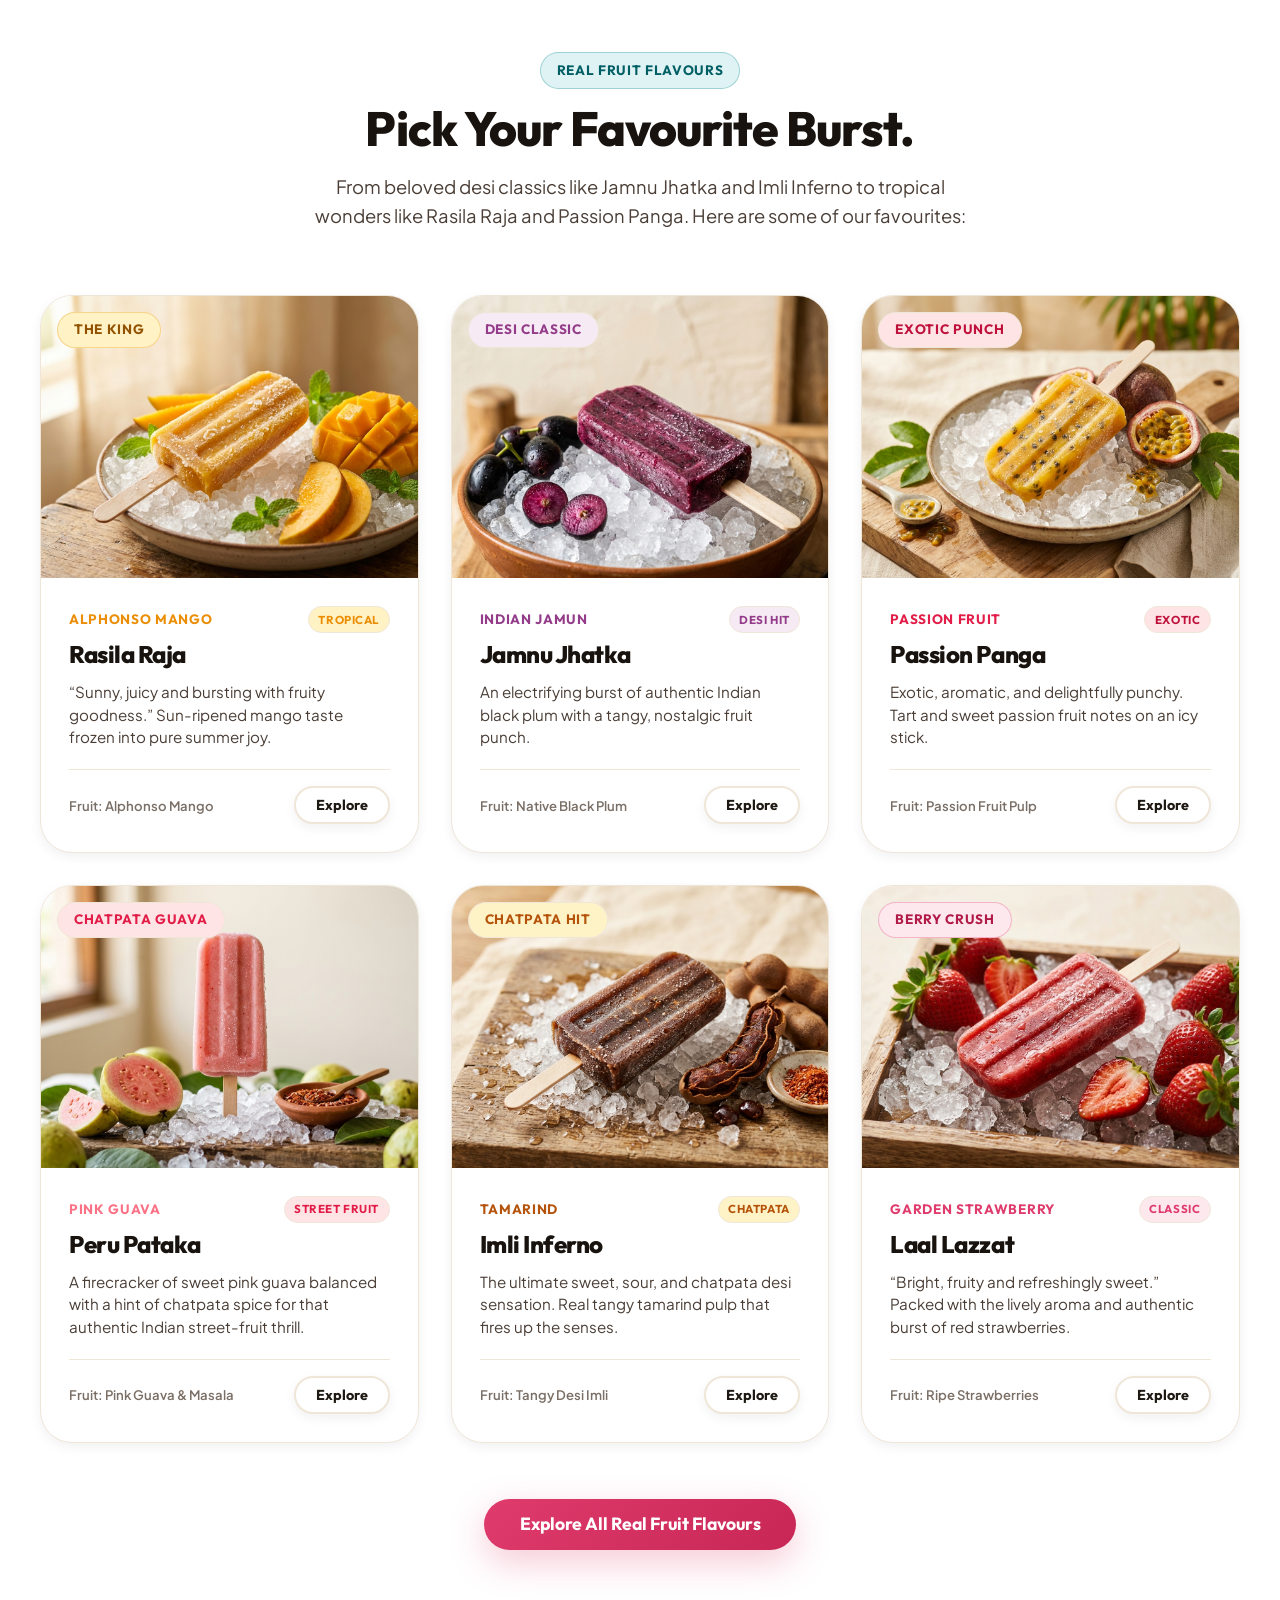
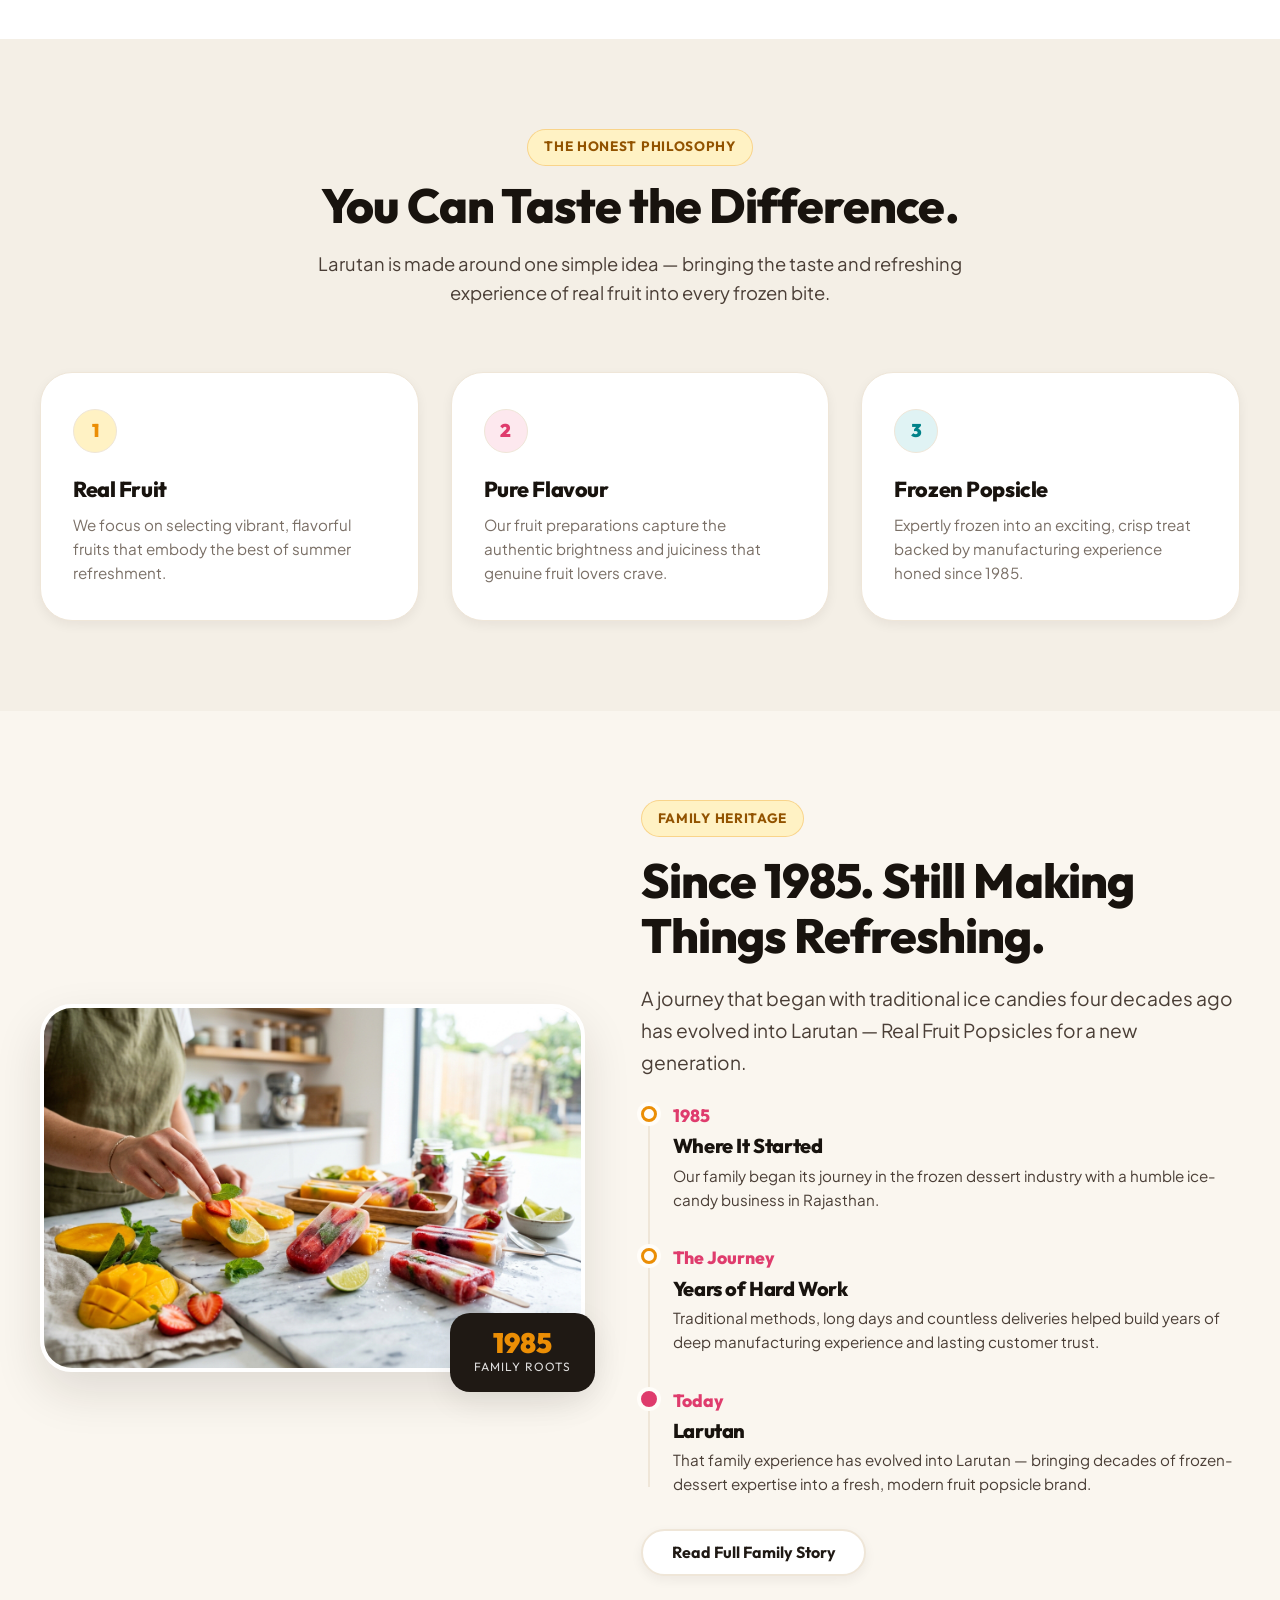
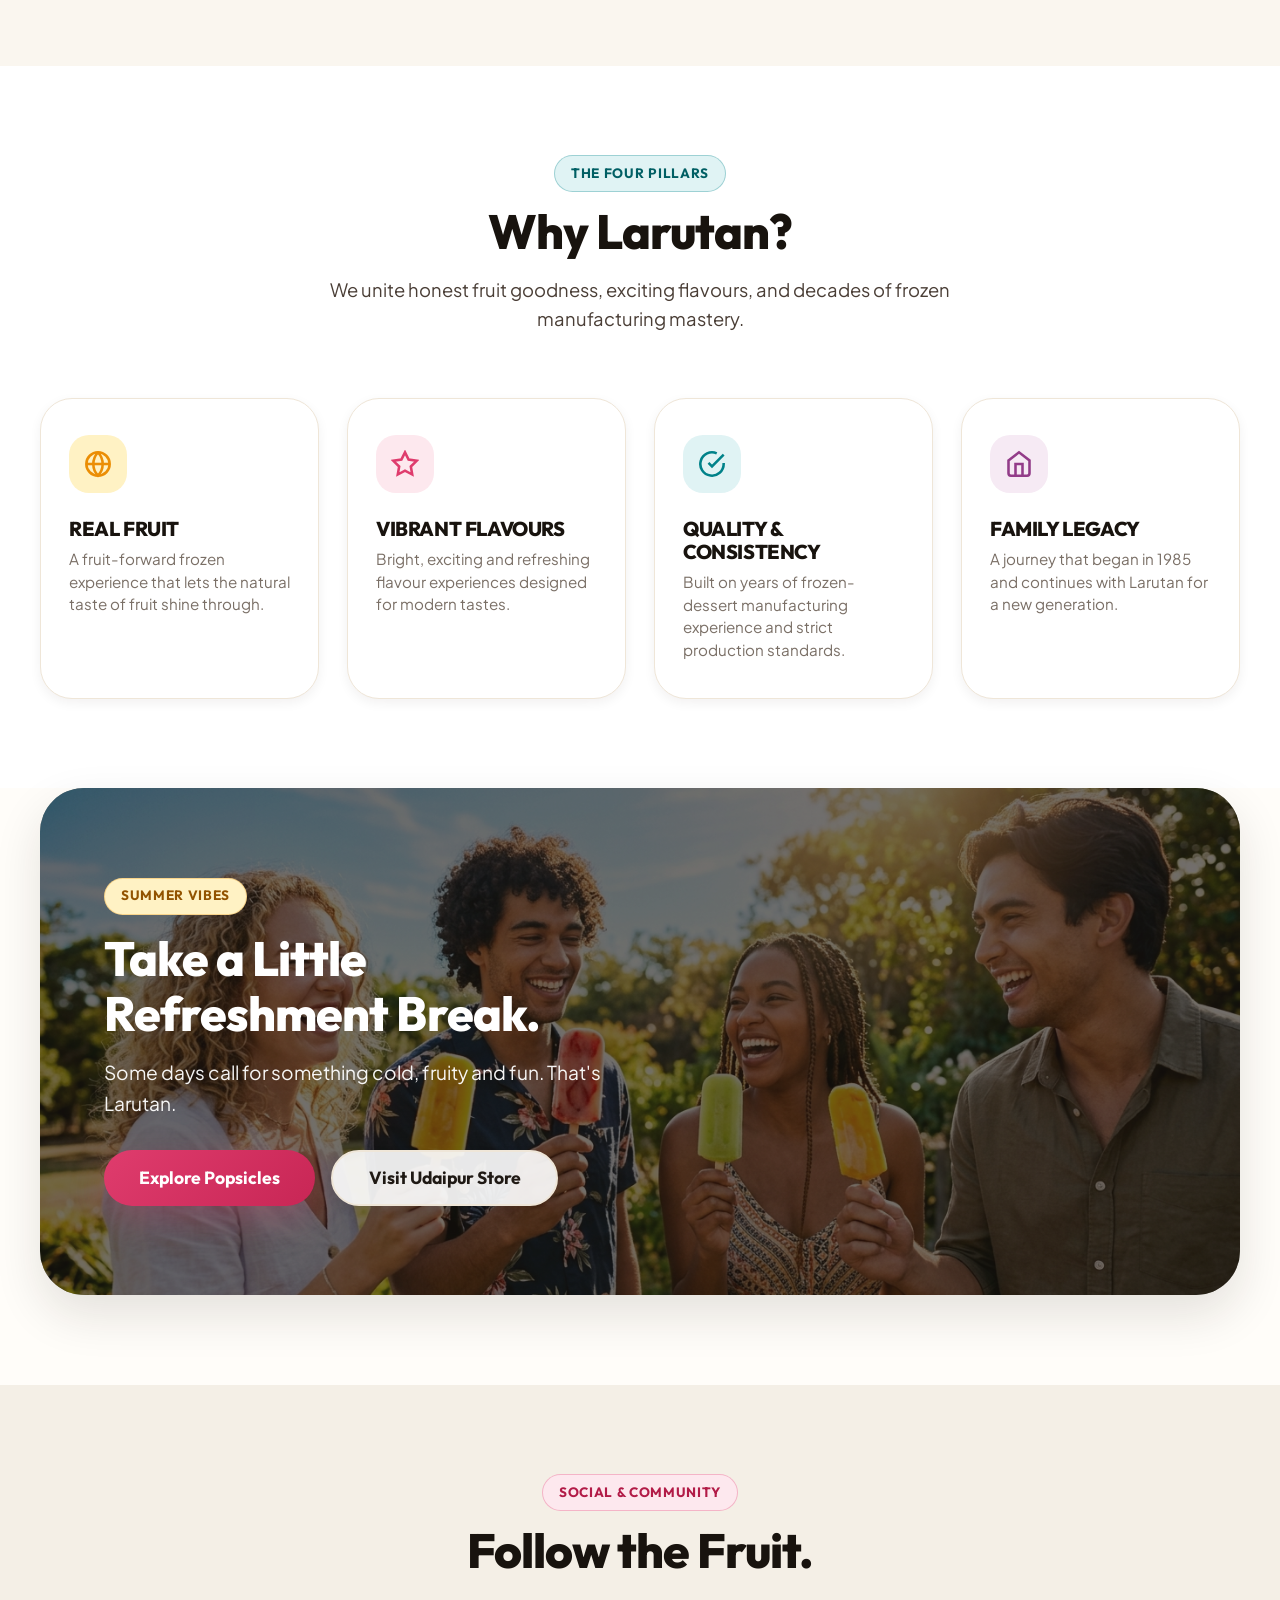
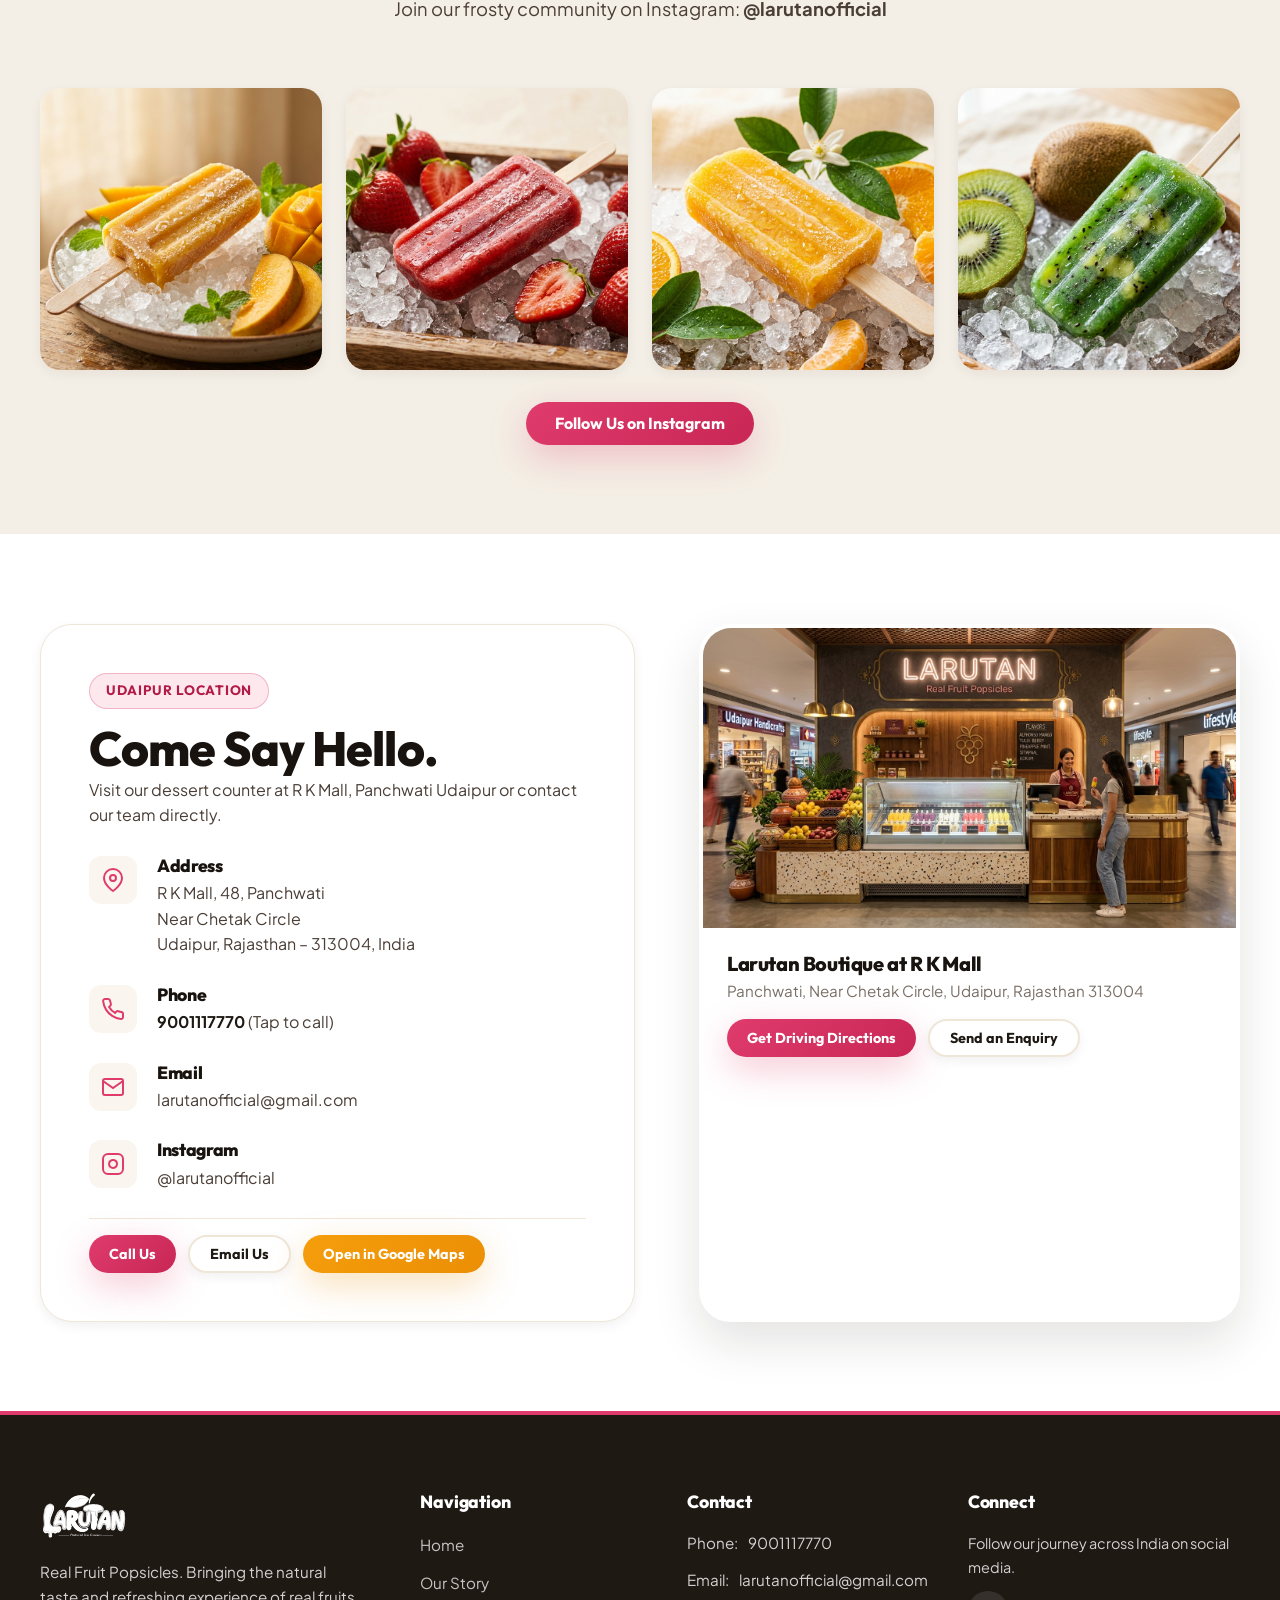
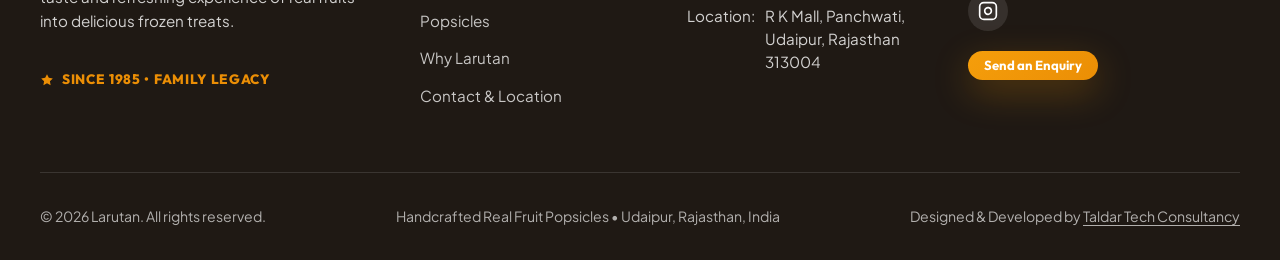
==== commit f673dc7b: "feat(footer): add agency credit line with link to Taldar Tech Consultancy" ====
--- a/index.html
+++ b/index.html
@@ -1,18 +1,22 @@
 <!DOCTYPE html>
 <html lang="en">
+
 <head>
   <meta charset="UTF-8">
   <meta name="viewport" content="width=device-width, initial-scale=1.0">
   <title>Larutan | Real Fruit Popsicles</title>
-  <meta name="description" content="Discover Larutan Real Fruit Popsicles — refreshing, fruity frozen treats backed by a family legacy in frozen desserts since 1985 in Udaipur, Rajasthan.">
-  <meta name="keywords" content="Larutan, Real Fruit Popsicles, Popsicles in Udaipur, Frozen desserts in Udaipur, Fruit popsicles Rajasthan, Ice candy Udaipur, Gourmet popsicles India">
+  <meta name="description"
+    content="Discover Larutan Real Fruit Popsicles — refreshing, fruity frozen treats backed by a family legacy in frozen desserts since 1985 in Udaipur, Rajasthan.">
+  <meta name="keywords"
+    content="Larutan, Real Fruit Popsicles, Popsicles in Udaipur, Frozen desserts in Udaipur, Fruit popsicles Rajasthan, Ice candy Udaipur, Gourmet popsicles India">
   <meta name="author" content="Larutan">
 
   <!-- Open Graph / Social Sharing -->
   <meta property="og:type" content="website">
   <meta property="og:url" content="https://larutan.in/">
   <meta property="og:title" content="Larutan | Real Fruit Popsicles">
-  <meta property="og:description" content="A burst of real fruit in every popsicle. Meet Larutan — a refreshing frozen treat made for a new generation, backed by a family legacy since 1985.">
+  <meta property="og:description"
+    content="A burst of real fruit in every popsicle. Meet Larutan — a refreshing frozen treat made for a new generation, backed by a family legacy since 1985.">
   <meta property="og:image" content="assets/images/hero-popsicles.jpg">
 
   <!-- Favicon -->
@@ -47,6 +51,7 @@
   }
   </script>
 </head>
+
 <body>
 
   <!-- ==========================================================================
@@ -56,12 +61,13 @@
     <div class="container announcement-bar-container">
       <div class="announcement-text">
         <span class="announcement-tag">Grand Launch</span>
-        <span>Join us this <strong>Sunday, 27th Sep (5:00 PM onwards)</strong> at <strong>RKAY Mall, Udaipur</strong>!</span>
+        <span>Join us this <strong>Sunday, 27th Sep (5:00 PM onwards)</strong> at <strong>RKAY Mall,
+            Udaipur</strong>!</span>
       </div>
       <button type="button" class="announcement-link-btn" id="open-launch-banner" aria-haspopup="dialog">
         View Invite
         <svg width="14" height="14" viewBox="0 0 24 24" fill="none" stroke="currentColor" stroke-width="2.5">
-          <path d="M5 12h14M12 5l7 7-7 7"/>
+          <path d="M5 12h14M12 5l7 7-7 7" />
         </svg>
       </button>
     </div>
@@ -74,7 +80,8 @@
     <div class="container header-container">
       <!-- Brand Logo -->
       <a href="index.html" class="brand-logo" aria-label="Larutan Real Fruit Popsicles Home">
-        <img src="assets/images/logo.svg" alt="Larutan — Real Fruit Popsicles" class="brand-logo-img" width="160" height="52">
+        <img src="assets/images/logo.svg" alt="Larutan — Real Fruit Popsicles" class="brand-logo-img" width="160"
+          height="52">
       </a>
 
       <!-- Desktop Navigation -->
@@ -89,15 +96,19 @@
       <!-- Header CTAs -->
       <div class="header-actions">
         <a href="tel:9001117770" class="header-phone-link" aria-label="Call Larutan">
-          <svg width="18" height="18" viewBox="0 0 24 24" fill="none" stroke="currentColor" stroke-width="2.2" stroke-linecap="round" stroke-linejoin="round">
-            <path d="M22 16.92v3a2 2 0 0 1-2.18 2 19.79 19.79 0 0 1-8.63-3.07 19.5 19.5 0 0 1-6-6 19.79 19.79 0 0 1-3.07-8.67A2 2 0 0 1 4.11 2h3a2 2 0 0 1 2 1.72 12.84 12.84 0 0 0 .7 2.81 2 2 0 0 1-.45 2.11L8.09 9.91a16 16 0 0 0 6 6l1.27-1.27a2 2 0 0 1 2.11-.45 12.84 12.84 0 0 0 2.81.7A2 2 0 0 1 22 16.92z"></path>
+          <svg width="18" height="18" viewBox="0 0 24 24" fill="none" stroke="currentColor" stroke-width="2.2"
+            stroke-linecap="round" stroke-linejoin="round">
+            <path
+              d="M22 16.92v3a2 2 0 0 1-2.18 2 19.79 19.79 0 0 1-8.63-3.07 19.5 19.5 0 0 1-6-6 19.79 19.79 0 0 1-3.07-8.67A2 2 0 0 1 4.11 2h3a2 2 0 0 1 2 1.72 12.84 12.84 0 0 0 .7 2.81 2 2 0 0 1-.45 2.11L8.09 9.91a16 16 0 0 0 6 6l1.27-1.27a2 2 0 0 1 2.11-.45 12.84 12.84 0 0 0 2.81.7A2 2 0 0 1 22 16.92z">
+            </path>
           </svg>
           <span>9001117770</span>
         </a>
         <a href="contact.html" class="btn btn-primary btn-sm">Find Larutan</a>
 
         <!-- Mobile Hamburger Button -->
-        <button class="hamburger-btn" aria-label="Toggle Mobile Menu" aria-expanded="false" aria-controls="mobile-drawer">
+        <button class="hamburger-btn" aria-label="Toggle Mobile Menu" aria-expanded="false"
+          aria-controls="mobile-drawer">
           <span class="hamburger-line"></span>
           <span class="hamburger-line"></span>
           <span class="hamburger-line"></span>
@@ -121,7 +132,9 @@
     <div class="mobile-drawer-footer">
       <a href="tel:9001117770" class="mobile-contact-pill">
         <svg width="20" height="20" viewBox="0 0 24 24" fill="none" stroke="currentColor" stroke-width="2">
-          <path d="M22 16.92v3a2 2 0 0 1-2.18 2 19.79 19.79 0 0 1-8.63-3.07 19.5 19.5 0 0 1-6-6 19.79 19.79 0 0 1-3.07-8.67A2 2 0 0 1 4.11 2h3a2 2 0 0 1 2 1.72 12.84 12.84 0 0 0 .7 2.81 2 2 0 0 1-.45 2.11L8.09 9.91a16 16 0 0 0 6 6l1.27-1.27a2 2 0 0 1 2.11-.45 12.84 12.84 0 0 0 2.81.7A2 2 0 0 1 22 16.92z"></path>
+          <path
+            d="M22 16.92v3a2 2 0 0 1-2.18 2 19.79 19.79 0 0 1-8.63-3.07 19.5 19.5 0 0 1-6-6 19.79 19.79 0 0 1-3.07-8.67A2 2 0 0 1 4.11 2h3a2 2 0 0 1 2 1.72 12.84 12.84 0 0 0 .7 2.81 2 2 0 0 1-.45 2.11L8.09 9.91a16 16 0 0 0 6 6l1.27-1.27a2 2 0 0 1 2.11-.45 12.84 12.84 0 0 0 2.81.7A2 2 0 0 1 22 16.92z">
+          </path>
         </svg>
         <span>9001117770</span>
       </a>
@@ -146,7 +159,8 @@
           <div class="hero-tagline">
             <span class="badge badge-heritage">
               <svg width="14" height="14" viewBox="0 0 24 24" fill="currentColor">
-                <path d="M12 2l3.09 6.26L22 9.27l-5 4.87 1.18 6.88L12 17.77l-6.18 3.25L7 14.14 2 9.27l6.91-1.01L12 2z"/>
+                <path
+                  d="M12 2l3.09 6.26L22 9.27l-5 4.87 1.18 6.88L12 17.77l-6.18 3.25L7 14.14 2 9.27l6.91-1.01L12 2z" />
               </svg>
               Crafting Frozen Treats Since 1985
             </span>
@@ -190,17 +204,22 @@
 
         <div class="hero-media">
           <div class="hero-image-wrapper">
-            <img src="assets/images/hero-popsicles.jpg" alt="Vibrant real fruit popsicles on ice with fresh mango, strawberry, watermelon and lime" class="hero-image" fetchpriority="high" width="800" height="450">
+            <img src="assets/images/hero-popsicles.jpg"
+              alt="Vibrant real fruit popsicles on ice with fresh mango, strawberry, watermelon and lime"
+              class="hero-image" fetchpriority="high" width="800" height="450">
           </div>
           <!-- Floating Badge -->
           <div class="floating-badge floating-badge-bottom">
             <div class="badge-icon" style="color: var(--strawberry-primary);">
               <svg width="24" height="24" viewBox="0 0 24 24" fill="currentColor">
-                <path d="M12 21.35l-1.45-1.32C5.4 15.36 2 12.28 2 8.5 2 5.42 4.42 3 7.5 3c1.74 0 3.41.81 4.5 2.09C13.09 3.81 14.76 3 16.5 3 19.58 3 22 5.42 22 8.5c0 3.78-3.4 6.86-8.55 11.54L12 21.35z"/>
+                <path
+                  d="M12 21.35l-1.45-1.32C5.4 15.36 2 12.28 2 8.5 2 5.42 4.42 3 7.5 3c1.74 0 3.41.81 4.5 2.09C13.09 3.81 14.76 3 16.5 3 19.58 3 22 5.42 22 8.5c0 3.78-3.4 6.86-8.55 11.54L12 21.35z" />
               </svg>
             </div>
             <div>
-              <div style="font-family: var(--font-heading); font-weight: 800; font-size: 0.95rem; color: var(--text-dark);">Natural Refreshment</div>
+              <div
+                style="font-family: var(--font-heading); font-weight: 800; font-size: 0.95rem; color: var(--text-dark);">
+                Natural Refreshment</div>
               <div style="font-size: 0.8rem; color: var(--text-muted);">Real fruit taste in every bite</div>
             </div>
           </div>
@@ -220,7 +239,8 @@
             Larutan brings the vibrant taste and refreshing experience of real fruits into a delicious frozen treat.
           </p>
           <p>
-            With a family legacy in frozen desserts and a fresh approach to fruit popsicles, we're creating something refreshing, fruity and different. It's a modern, mouthwatering alternative to conventional ice candies.
+            With a family legacy in frozen desserts and a fresh approach to fruit popsicles, we're creating something
+            refreshing, fruity and different. It's a modern, mouthwatering alternative to conventional ice candies.
           </p>
 
           <div class="fruit-feature-list">
@@ -239,7 +259,9 @@
 
         <div class="brand-intro-media">
           <div class="hero-image-wrapper">
-            <img src="assets/images/flavour-mango.jpg" alt="Luscious Alphonso Mango real fruit popsicle with sliced ripe mango and ice" class="hero-image" loading="lazy" width="600" height="450">
+            <img src="assets/images/flavour-mango.jpg"
+              alt="Luscious Alphonso Mango real fruit popsicle with sliced ripe mango and ice" class="hero-image"
+              loading="lazy" width="600" height="450">
           </div>
         </div>
       </div>
@@ -254,7 +276,8 @@
           <span class="badge badge-teal section-pretitle">Real Fruit Flavours</span>
           <h2 class="section-title">Pick Your Favourite Burst.</h2>
           <p class="section-desc">
-            From beloved desi classics like Jamnu Jhatka and Imli Inferno to tropical wonders like Rasila Raja and Passion Panga. Here are some of our favourites:
+            From beloved desi classics like Jamnu Jhatka and Imli Inferno to tropical wonders like Rasila Raja and
+            Passion Panga. Here are some of our favourites:
           </p>
         </div>
 
@@ -262,7 +285,8 @@
           <!-- Card 1: Rasila Raja (Mango) -->
           <article class="flavour-card" data-flavour="rasila-raja">
             <div class="flavour-media">
-              <img src="assets/images/flavour-mango.jpg" alt="Rasila Raja Mango Real Fruit Popsicle" class="flavour-img" loading="lazy" width="400" height="300">
+              <img src="assets/images/flavour-mango.jpg" alt="Rasila Raja Mango Real Fruit Popsicle" class="flavour-img"
+                loading="lazy" width="400" height="300">
               <div class="flavour-badge-overlay">
                 <span class="badge badge-heritage">The King</span>
               </div>
@@ -270,10 +294,12 @@
             <div class="flavour-body">
               <div class="flavour-meta">
                 <span class="flavour-fruit-tag">Alphonso Mango</span>
-                <span class="badge" style="font-size: 0.72rem; padding: 0.2rem 0.6rem; background: var(--mango-light); color: var(--mango-primary);">Tropical</span>
+                <span class="badge"
+                  style="font-size: 0.72rem; padding: 0.2rem 0.6rem; background: var(--mango-light); color: var(--mango-primary);">Tropical</span>
               </div>
               <h3 class="flavour-name">Rasila Raja</h3>
-              <p class="flavour-desc">“Sunny, juicy and bursting with fruity goodness.” Sun-ripened mango taste frozen into pure summer joy.</p>
+              <p class="flavour-desc">“Sunny, juicy and bursting with fruity goodness.” Sun-ripened mango taste frozen
+                into pure summer joy.</p>
               <div class="flavour-footer">
                 <span class="flavour-note">Fruit: Alphonso Mango</span>
                 <a href="popsicles.html" class="btn btn-secondary btn-sm" aria-label="Explore Rasila Raja">Explore</a>
@@ -284,7 +310,8 @@
           <!-- Card 2: Jamnu Jhatka (Jamun) -->
           <article class="flavour-card" data-flavour="jamnu-jhatka">
             <div class="flavour-media">
-              <img src="assets/images/flavour-jamun.jpg" alt="Jamnu Jhatka Indian Jamun Real Fruit Popsicle" class="flavour-img" loading="lazy" width="400" height="300">
+              <img src="assets/images/flavour-jamun.jpg" alt="Jamnu Jhatka Indian Jamun Real Fruit Popsicle"
+                class="flavour-img" loading="lazy" width="400" height="300">
               <div class="flavour-badge-overlay">
                 <span class="badge" style="background: #F6EAF4; color: #933C89;">Desi Classic</span>
               </div>
@@ -292,10 +319,13 @@
             <div class="flavour-body">
               <div class="flavour-meta">
                 <span class="flavour-fruit-tag">Indian Jamun</span>
-                <span class="badge" style="font-size: 0.72rem; padding: 0.2rem 0.6rem; background: #F6EAF4; color: #933C89;">Desi Hit</span>
+                <span class="badge"
+                  style="font-size: 0.72rem; padding: 0.2rem 0.6rem; background: #F6EAF4; color: #933C89;">Desi
+                  Hit</span>
               </div>
               <h3 class="flavour-name">Jamnu Jhatka</h3>
-              <p class="flavour-desc">An electrifying burst of authentic Indian black plum with a tangy, nostalgic fruit punch.</p>
+              <p class="flavour-desc">An electrifying burst of authentic Indian black plum with a tangy, nostalgic fruit
+                punch.</p>
               <div class="flavour-footer">
                 <span class="flavour-note">Fruit: Native Black Plum</span>
                 <a href="popsicles.html" class="btn btn-secondary btn-sm" aria-label="Explore Jamnu Jhatka">Explore</a>
@@ -306,7 +336,8 @@
           <!-- Card 3: Passion Panga (Passion Fruit) -->
           <article class="flavour-card" data-flavour="passion-panga">
             <div class="flavour-media">
-              <img src="assets/images/flavour-passion.jpg" alt="Passion Panga Passion Fruit Real Fruit Popsicle" class="flavour-img" loading="lazy" width="400" height="300">
+              <img src="assets/images/flavour-passion.jpg" alt="Passion Panga Passion Fruit Real Fruit Popsicle"
+                class="flavour-img" loading="lazy" width="400" height="300">
               <div class="flavour-badge-overlay">
                 <span class="badge" style="background: #FFE4E6; color: #BE123C;">Exotic Punch</span>
               </div>
@@ -314,10 +345,12 @@
             <div class="flavour-body">
               <div class="flavour-meta">
                 <span class="flavour-fruit-tag">Passion Fruit</span>
-                <span class="badge" style="font-size: 0.72rem; padding: 0.2rem 0.6rem; background: #FFE4E6; color: #BE123C;">Exotic</span>
+                <span class="badge"
+                  style="font-size: 0.72rem; padding: 0.2rem 0.6rem; background: #FFE4E6; color: #BE123C;">Exotic</span>
               </div>
               <h3 class="flavour-name">Passion Panga</h3>
-              <p class="flavour-desc">Exotic, aromatic, and delightfully punchy. Tart and sweet passion fruit notes on an icy stick.</p>
+              <p class="flavour-desc">Exotic, aromatic, and delightfully punchy. Tart and sweet passion fruit notes on
+                an icy stick.</p>
               <div class="flavour-footer">
                 <span class="flavour-note">Fruit: Passion Fruit Pulp</span>
                 <a href="popsicles.html" class="btn btn-secondary btn-sm" aria-label="Explore Passion Panga">Explore</a>
@@ -328,7 +361,8 @@
           <!-- Card 4: Peru Pataka (Pink Guava) -->
           <article class="flavour-card" data-flavour="peru-pataka">
             <div class="flavour-media">
-              <img src="assets/images/flavour-peru.jpg" alt="Peru Pataka Pink Guava Real Fruit Popsicle" class="flavour-img" loading="lazy" width="400" height="300">
+              <img src="assets/images/flavour-peru.jpg" alt="Peru Pataka Pink Guava Real Fruit Popsicle"
+                class="flavour-img" loading="lazy" width="400" height="300">
               <div class="flavour-badge-overlay">
                 <span class="badge" style="background: #FFE4E6; color: #E11D48;">Chatpata Guava</span>
               </div>
@@ -336,10 +370,13 @@
             <div class="flavour-body">
               <div class="flavour-meta">
                 <span class="flavour-fruit-tag">Pink Guava</span>
-                <span class="badge" style="font-size: 0.72rem; padding: 0.2rem 0.6rem; background: #FFE4E6; color: #E11D48;">Street Fruit</span>
+                <span class="badge"
+                  style="font-size: 0.72rem; padding: 0.2rem 0.6rem; background: #FFE4E6; color: #E11D48;">Street
+                  Fruit</span>
               </div>
               <h3 class="flavour-name">Peru Pataka</h3>
-              <p class="flavour-desc">A firecracker of sweet pink guava balanced with a hint of chatpata spice for that authentic Indian street-fruit thrill.</p>
+              <p class="flavour-desc">A firecracker of sweet pink guava balanced with a hint of chatpata spice for that
+                authentic Indian street-fruit thrill.</p>
               <div class="flavour-footer">
                 <span class="flavour-note">Fruit: Pink Guava & Masala</span>
                 <a href="popsicles.html" class="btn btn-secondary btn-sm" aria-label="Explore Peru Pataka">Explore</a>
@@ -350,7 +387,8 @@
           <!-- Card 5: Imli Inferno (Tamarind) -->
           <article class="flavour-card" data-flavour="imli-inferno">
             <div class="flavour-media">
-              <img src="assets/images/flavour-imli.jpg" alt="Imli Inferno Tamarind Real Fruit Popsicle" class="flavour-img" loading="lazy" width="400" height="300">
+              <img src="assets/images/flavour-imli.jpg" alt="Imli Inferno Tamarind Real Fruit Popsicle"
+                class="flavour-img" loading="lazy" width="400" height="300">
               <div class="flavour-badge-overlay">
                 <span class="badge" style="background: #FEF3C7; color: #B45309;">Chatpata Hit</span>
               </div>
@@ -358,10 +396,12 @@
             <div class="flavour-body">
               <div class="flavour-meta">
                 <span class="flavour-fruit-tag">Tamarind</span>
-                <span class="badge" style="font-size: 0.72rem; padding: 0.2rem 0.6rem; background: #FEF3C7; color: #B45309;">Chatpata</span>
+                <span class="badge"
+                  style="font-size: 0.72rem; padding: 0.2rem 0.6rem; background: #FEF3C7; color: #B45309;">Chatpata</span>
               </div>
               <h3 class="flavour-name">Imli Inferno</h3>
-              <p class="flavour-desc">The ultimate sweet, sour, and chatpata desi sensation. Real tangy tamarind pulp that fires up the senses.</p>
+              <p class="flavour-desc">The ultimate sweet, sour, and chatpata desi sensation. Real tangy tamarind pulp
+                that fires up the senses.</p>
               <div class="flavour-footer">
                 <span class="flavour-note">Fruit: Tangy Desi Imli</span>
                 <a href="popsicles.html" class="btn btn-secondary btn-sm" aria-label="Explore Imli Inferno">Explore</a>
@@ -372,7 +412,8 @@
           <!-- Card 6: Laal Lazzat (Strawberry) -->
           <article class="flavour-card" data-flavour="laal-lazzat">
             <div class="flavour-media">
-              <img src="assets/images/flavour-strawberry.jpg" alt="Laal Lazzat Strawberry Real Fruit Popsicle" class="flavour-img" loading="lazy" width="400" height="300">
+              <img src="assets/images/flavour-strawberry.jpg" alt="Laal Lazzat Strawberry Real Fruit Popsicle"
+                class="flavour-img" loading="lazy" width="400" height="300">
               <div class="flavour-badge-overlay">
                 <span class="badge badge-strawberry">Berry Crush</span>
               </div>
@@ -380,10 +421,12 @@
             <div class="flavour-body">
               <div class="flavour-meta">
                 <span class="flavour-fruit-tag">Garden Strawberry</span>
-                <span class="badge" style="font-size: 0.72rem; padding: 0.2rem 0.6rem; background: var(--strawberry-light); color: var(--strawberry-primary);">Classic</span>
+                <span class="badge"
+                  style="font-size: 0.72rem; padding: 0.2rem 0.6rem; background: var(--strawberry-light); color: var(--strawberry-primary);">Classic</span>
               </div>
               <h3 class="flavour-name">Laal Lazzat</h3>
-              <p class="flavour-desc">“Bright, fruity and refreshingly sweet.” Packed with the lively aroma and authentic burst of red strawberries.</p>
+              <p class="flavour-desc">“Bright, fruity and refreshingly sweet.” Packed with the lively aroma and
+                authentic burst of red strawberries.</p>
               <div class="flavour-footer">
                 <span class="flavour-note">Fruit: Ripe Strawberries</span>
                 <a href="popsicles.html" class="btn btn-secondary btn-sm" aria-label="Explore Laal Lazzat">Explore</a>
@@ -407,7 +450,8 @@
           <span class="badge badge-heritage section-pretitle">The Honest Philosophy</span>
           <h2 class="section-title">You Can Taste the Difference.</h2>
           <p class="section-desc">
-            Larutan is made around one simple idea — bringing the taste and refreshing experience of real fruit into every frozen bite.
+            Larutan is made around one simple idea — bringing the taste and refreshing experience of real fruit into
+            every frozen bite.
           </p>
         </div>
 
@@ -446,7 +490,8 @@
       <div class="container heritage-container">
         <div class="heritage-media">
           <div class="heritage-img-box">
-            <img src="assets/images/modern-craft.jpg" alt="Modern real fruit popsicle crafting with fresh fruits" class="hero-image" loading="lazy" width="600" height="400">
+            <img src="assets/images/modern-craft.jpg" alt="Modern real fruit popsicle crafting with fresh fruits"
+              class="hero-image" loading="lazy" width="600" height="400">
           </div>
           <div class="heritage-year-seal">
             <div class="year">1985</div>
@@ -458,7 +503,8 @@
           <span class="badge badge-heritage" style="margin-bottom: 1rem;">Family Heritage</span>
           <h2 style="margin-bottom: 1.25rem;">Since 1985. Still Making Things Refreshing.</h2>
           <p class="text-lead" style="margin-bottom: 1.5rem;">
-            A journey that began with traditional ice candies four decades ago has evolved into Larutan — Real Fruit Popsicles for a new generation.
+            A journey that began with traditional ice candies four decades ago has evolved into Larutan — Real Fruit
+            Popsicles for a new generation.
           </p>
 
           <div class="timeline">
@@ -468,7 +514,8 @@
               <div class="timeline-year">1985</div>
               <h3 class="timeline-title">Where It Started</h3>
               <p class="timeline-text">
-                Our family began its journey in the frozen dessert industry with a humble ice-candy business in Rajasthan.
+                Our family began its journey in the frozen dessert industry with a humble ice-candy business in
+                Rajasthan.
               </p>
             </div>
 
@@ -478,7 +525,8 @@
               <div class="timeline-year">The Journey</div>
               <h3 class="timeline-title">Years of Hard Work</h3>
               <p class="timeline-text">
-                Traditional methods, long days and countless deliveries helped build years of deep manufacturing experience and lasting customer trust.
+                Traditional methods, long days and countless deliveries helped build years of deep manufacturing
+                experience and lasting customer trust.
               </p>
             </div>
 
@@ -488,7 +536,8 @@
               <div class="timeline-year">Today</div>
               <h3 class="timeline-title">Larutan</h3>
               <p class="timeline-text">
-                That family experience has evolved into Larutan — bringing decades of frozen-dessert expertise into a fresh, modern fruit popsicle brand.
+                That family experience has evolved into Larutan — bringing decades of frozen-dessert expertise into a
+                fresh, modern fruit popsicle brand.
               </p>
             </div>
           </div>
@@ -524,18 +573,22 @@
               </svg>
             </div>
             <h3 class="value-card-title">REAL FRUIT</h3>
-            <p class="value-card-text">A fruit-forward frozen experience that lets the natural taste of fruit shine through.</p>
+            <p class="value-card-text">A fruit-forward frozen experience that lets the natural taste of fruit shine
+              through.</p>
           </div>
 
           <!-- Card 2 -->
           <div class="value-card">
             <div class="value-icon-box">
               <svg width="28" height="28" viewBox="0 0 24 24" fill="none" stroke="currentColor" stroke-width="2.2">
-                <polygon points="12 2 15.09 8.26 22 9.27 17 14.14 18.18 21.02 12 17.77 5.82 21.02 7 14.14 2 9.27 8.91 8.26 12 2"></polygon>
+                <polygon
+                  points="12 2 15.09 8.26 22 9.27 17 14.14 18.18 21.02 12 17.77 5.82 21.02 7 14.14 2 9.27 8.91 8.26 12 2">
+                </polygon>
               </svg>
             </div>
             <h3 class="value-card-title">VIBRANT FLAVOURS</h3>
-            <p class="value-card-text">Bright, exciting and refreshing flavour experiences designed for modern tastes.</p>
+            <p class="value-card-text">Bright, exciting and refreshing flavour experiences designed for modern tastes.
+            </p>
           </div>
 
           <!-- Card 3 -->
@@ -547,7 +600,8 @@
               </svg>
             </div>
             <h3 class="value-card-title">QUALITY & CONSISTENCY</h3>
-            <p class="value-card-text">Built on years of frozen-dessert manufacturing experience and strict production standards.</p>
+            <p class="value-card-text">Built on years of frozen-dessert manufacturing experience and strict production
+              standards.</p>
           </div>
 
           <!-- Card 4 -->
@@ -571,7 +625,9 @@
     <section class="section" style="padding-top: 0;">
       <div class="container">
         <div class="experience-banner">
-          <img src="assets/images/lifestyle-refreshment.jpg" alt="Friends enjoying refreshing fruit popsicles in the summer sun" class="experience-bg-img" loading="lazy" width="1280" height="600">
+          <img src="assets/images/lifestyle-refreshment.jpg"
+            alt="Friends enjoying refreshing fruit popsicles in the summer sun" class="experience-bg-img" loading="lazy"
+            width="1280" height="600">
           <div class="experience-overlay">
             <span class="badge badge-heritage" style="margin-bottom: 1rem;">Summer Vibes</span>
             <h2>Take a Little Refreshment Break.</h2>
@@ -580,7 +636,8 @@
             </p>
             <div style="display: flex; flex-wrap: wrap; gap: 1rem;">
               <a href="popsicles.html" class="btn btn-primary btn-lg">Explore Popsicles</a>
-              <a href="contact.html" class="btn btn-secondary btn-lg" style="background: rgba(255,255,255,0.9);">Visit Udaipur Store</a>
+              <a href="contact.html" class="btn btn-secondary btn-lg" style="background: rgba(255,255,255,0.9);">Visit
+                Udaipur Store</a>
             </div>
           </div>
         </div>
@@ -602,8 +659,10 @@
 
         <div class="insta-grid">
           <!-- Insta Item 1 -->
-          <a href="https://www.instagram.com/larutanofficial" target="_blank" rel="noopener noreferrer" class="insta-card">
-            <img src="assets/images/flavour-mango.jpg" alt="Larutan Mango Popsicle on Instagram" class="insta-img" loading="lazy">
+          <a href="https://www.instagram.com/larutanofficial" target="_blank" rel="noopener noreferrer"
+            class="insta-card">
+            <img src="assets/images/flavour-mango.jpg" alt="Larutan Mango Popsicle on Instagram" class="insta-img"
+              loading="lazy">
             <div class="insta-overlay">
               <svg viewBox="0 0 24 24" fill="none" stroke="currentColor" stroke-width="2">
                 <rect x="2" y="2" width="20" height="20" rx="5" ry="5"></rect>
@@ -615,8 +674,10 @@
           </a>
 
           <!-- Insta Item 2 -->
-          <a href="https://www.instagram.com/larutanofficial" target="_blank" rel="noopener noreferrer" class="insta-card">
-            <img src="assets/images/flavour-strawberry.jpg" alt="Larutan Strawberry Popsicle on Instagram" class="insta-img" loading="lazy">
+          <a href="https://www.instagram.com/larutanofficial" target="_blank" rel="noopener noreferrer"
+            class="insta-card">
+            <img src="assets/images/flavour-strawberry.jpg" alt="Larutan Strawberry Popsicle on Instagram"
+              class="insta-img" loading="lazy">
             <div class="insta-overlay">
               <svg viewBox="0 0 24 24" fill="none" stroke="currentColor" stroke-width="2">
                 <rect x="2" y="2" width="20" height="20" rx="5" ry="5"></rect>
@@ -628,8 +689,10 @@
           </a>
 
           <!-- Insta Item 3 -->
-          <a href="https://www.instagram.com/larutanofficial" target="_blank" rel="noopener noreferrer" class="insta-card">
-            <img src="assets/images/flavour-narangi.jpg" alt="Larutan Narangi Orange Popsicle on Instagram" class="insta-img" loading="lazy">
+          <a href="https://www.instagram.com/larutanofficial" target="_blank" rel="noopener noreferrer"
+            class="insta-card">
+            <img src="assets/images/flavour-narangi.jpg" alt="Larutan Narangi Orange Popsicle on Instagram"
+              class="insta-img" loading="lazy">
             <div class="insta-overlay">
               <svg viewBox="0 0 24 24" fill="none" stroke="currentColor" stroke-width="2">
                 <rect x="2" y="2" width="20" height="20" rx="5" ry="5"></rect>
@@ -641,8 +704,10 @@
           </a>
 
           <!-- Insta Item 4 -->
-          <a href="https://www.instagram.com/larutanofficial" target="_blank" rel="noopener noreferrer" class="insta-card">
-            <img src="assets/images/flavour-kiwi.jpg" alt="Larutan Kiwi Popsicle on Instagram" class="insta-img" loading="lazy">
+          <a href="https://www.instagram.com/larutanofficial" target="_blank" rel="noopener noreferrer"
+            class="insta-card">
+            <img src="assets/images/flavour-kiwi.jpg" alt="Larutan Kiwi Popsicle on Instagram" class="insta-img"
+              loading="lazy">
             <div class="insta-overlay">
               <svg viewBox="0 0 24 24" fill="none" stroke="currentColor" stroke-width="2">
                 <rect x="2" y="2" width="20" height="20" rx="5" ry="5"></rect>
@@ -655,7 +720,8 @@
         </div>
 
         <div style="text-align: center; margin-top: 2rem;">
-          <a href="https://www.instagram.com/larutanofficial" target="_blank" rel="noopener noreferrer" class="btn btn-primary">
+          <a href="https://www.instagram.com/larutanofficial" target="_blank" rel="noopener noreferrer"
+            class="btn btn-primary">
             Follow Us on Instagram
           </a>
         </div>
@@ -693,12 +759,15 @@
           <div class="contact-detail-item">
             <div class="contact-icon">
               <svg width="24" height="24" viewBox="0 0 24 24" fill="none" stroke="currentColor" stroke-width="2">
-                <path d="M22 16.92v3a2 2 0 0 1-2.18 2 19.79 19.79 0 0 1-8.63-3.07 19.5 19.5 0 0 1-6-6 19.79 19.79 0 0 1-3.07-8.67A2 2 0 0 1 4.11 2h3a2 2 0 0 1 2 1.72 12.84 12.84 0 0 0 .7 2.81 2 2 0 0 1-.45 2.11L8.09 9.91a16 16 0 0 0 6 6l1.27-1.27a2 2 0 0 1 2.11-.45 12.84 12.84 0 0 0 2.81.7A2 2 0 0 1 22 16.92z"></path>
+                <path
+                  d="M22 16.92v3a2 2 0 0 1-2.18 2 19.79 19.79 0 0 1-8.63-3.07 19.5 19.5 0 0 1-6-6 19.79 19.79 0 0 1-3.07-8.67A2 2 0 0 1 4.11 2h3a2 2 0 0 1 2 1.72 12.84 12.84 0 0 0 .7 2.81 2 2 0 0 1-.45 2.11L8.09 9.91a16 16 0 0 0 6 6l1.27-1.27a2 2 0 0 1 2.11-.45 12.84 12.84 0 0 0 2.81.7A2 2 0 0 1 22 16.92z">
+                </path>
               </svg>
             </div>
             <div class="contact-detail-content">
               <h4>Phone</h4>
-              <p><a href="tel:9001117770" style="font-weight: 700; color: var(--text-dark);">9001117770</a> (Tap to call)</p>
+              <p><a href="tel:9001117770" style="font-weight: 700; color: var(--text-dark);">9001117770</a> (Tap to
+                call)</p>
             </div>
           </div>
 
@@ -727,7 +796,8 @@
             </div>
             <div class="contact-detail-content">
               <h4>Instagram</h4>
-              <p><a href="https://www.instagram.com/larutanofficial" target="_blank" rel="noopener noreferrer">@larutanofficial</a></p>
+              <p><a href="https://www.instagram.com/larutanofficial" target="_blank"
+                  rel="noopener noreferrer">@larutanofficial</a></p>
             </div>
           </div>
 
@@ -735,18 +805,22 @@
           <div class="contact-actions-bar">
             <a href="tel:9001117770" class="btn btn-primary btn-sm">Call Us</a>
             <a href="mailto:larutanofficial@gmail.com" class="btn btn-secondary btn-sm">Email Us</a>
-            <a href="https://share.google/eqdsOeeqn8STSRf2m" target="_blank" rel="noopener noreferrer" class="btn btn-mango btn-sm">Open in Google Maps</a>
+            <a href="https://share.google/eqdsOeeqn8STSRf2m" target="_blank" rel="noopener noreferrer"
+              class="btn btn-mango btn-sm">Open in Google Maps</a>
           </div>
         </div>
 
         <!-- Storefront & Location Map Showcase -->
         <div class="storefront-showcase">
-          <img src="assets/images/storefront-udaipur.jpg" alt="Larutan Storefront and Boutique at R K Mall Panchwati Udaipur" class="storefront-img" loading="lazy" width="600" height="340">
+          <img src="assets/images/storefront-udaipur.jpg"
+            alt="Larutan Storefront and Boutique at R K Mall Panchwati Udaipur" class="storefront-img" loading="lazy"
+            width="600" height="340">
           <div class="storefront-meta">
             <h4>Larutan Boutique at R K Mall</h4>
             <p>Panchwati, Near Chetak Circle, Udaipur, Rajasthan 313004</p>
             <div style="display: flex; gap: 0.75rem; flex-wrap: wrap;">
-              <a href="https://share.google/eqdsOeeqn8STSRf2m" target="_blank" rel="noopener noreferrer" class="btn btn-primary btn-sm">Get Driving Directions</a>
+              <a href="https://share.google/eqdsOeeqn8STSRf2m" target="_blank" rel="noopener noreferrer"
+                class="btn btn-primary btn-sm">Get Driving Directions</a>
               <a href="contact.html#enquiry" class="btn btn-secondary btn-sm">Send an Enquiry</a>
             </div>
           </div>
@@ -767,11 +841,12 @@
             <img src="assets/images/logo.svg" alt="Larutan" class="footer-logo-img" width="150" height="50">
           </a>
           <p class="footer-brand-tagline">
-            Real Fruit Popsicles. Bringing the natural taste and refreshing experience of real fruits into delicious frozen treats.
+            Real Fruit Popsicles. Bringing the natural taste and refreshing experience of real fruits into delicious
+            frozen treats.
           </p>
           <div class="footer-legacy-badge">
             <svg width="14" height="14" viewBox="0 0 24 24" fill="currentColor">
-              <path d="M12 2l3.09 6.26L22 9.27l-5 4.87 1.18 6.88L12 17.77l-6.18 3.25L7 14.14 2 9.27l6.91-1.01L12 2z"/>
+              <path d="M12 2l3.09 6.26L22 9.27l-5 4.87 1.18 6.88L12 17.77l-6.18 3.25L7 14.14 2 9.27l6.91-1.01L12 2z" />
             </svg>
             Since 1985 • Family Legacy
           </div>
@@ -815,7 +890,8 @@
             Follow our journey across India on social media.
           </p>
           <div class="footer-social-box">
-            <a href="https://www.instagram.com/larutanofficial" target="_blank" rel="noopener noreferrer" class="footer-social-link" aria-label="Larutan on Instagram">
+            <a href="https://www.instagram.com/larutanofficial" target="_blank" rel="noopener noreferrer"
+              class="footer-social-link" aria-label="Larutan on Instagram">
               <svg width="20" height="20" viewBox="0 0 24 24" fill="none" stroke="currentColor" stroke-width="2">
                 <rect x="2" y="2" width="20" height="20" rx="5" ry="5"></rect>
                 <path d="M16 11.37A4 4 0 1 1 12.63 8 4 4 0 0 1 16 11.37z"></path>
@@ -824,7 +900,8 @@
             </a>
           </div>
           <div style="margin-top: 1.25rem;">
-            <a href="contact.html#enquiry" class="btn btn-mango btn-sm" style="font-size: 0.82rem; padding: 0.5rem 1rem;">Send an Enquiry</a>
+            <a href="contact.html#enquiry" class="btn btn-mango btn-sm"
+              style="font-size: 0.82rem; padding: 0.5rem 1rem;">Send an Enquiry</a>
           </div>
         </div>
       </div>
@@ -836,6 +913,10 @@
         <div>
           Handcrafted Real Fruit Popsicles • Udaipur, Rajasthan, India
         </div>
+        <div>
+          Designed &amp; Developed by <a href="https://taldartechconsultancy.com" target="_blank"
+            rel="noopener noreferrer">Taldar Tech Consultancy</a>
+        </div>
       </div>
     </div>
   </footer>
@@ -843,20 +924,27 @@
   <!-- ==========================================================================
        GRAND LAUNCH ANNOUNCEMENT MODAL
        ========================================================================== -->
-  <div id="launch-banner-modal" class="launch-modal-overlay" role="dialog" aria-modal="true" aria-label="Grand Launch Invitation — RKAY Mall, Udaipur">
+  <div id="launch-banner-modal" class="launch-modal-overlay" role="dialog" aria-modal="true"
+    aria-label="Grand Launch Invitation — RKAY Mall, Udaipur">
     <div class="launch-modal-card">
-      <button type="button" class="launch-modal-close" id="launch-modal-close" aria-label="Close Grand Launch Invitation">
-        <svg width="20" height="20" viewBox="0 0 24 24" fill="none" stroke="currentColor" stroke-width="2.5" stroke-linecap="round" stroke-linejoin="round">
+      <button type="button" class="launch-modal-close" id="launch-modal-close"
+        aria-label="Close Grand Launch Invitation">
+        <svg width="20" height="20" viewBox="0 0 24 24" fill="none" stroke="currentColor" stroke-width="2.5"
+          stroke-linecap="round" stroke-linejoin="round">
           <line x1="18" y1="6" x2="6" y2="18"></line>
           <line x1="6" y1="6" x2="18" y2="18"></line>
         </svg>
       </button>
       <div class="launch-modal-media">
-        <img src="assets/images/banner.jpeg" alt="Larutan Grand Launch Invitation — 27th September Sunday 5:00 PM Onwards at RKAY Mall Udaipur" class="launch-modal-img" width="1132" height="1600">
+        <img src="assets/images/banner.jpeg"
+          alt="Larutan Grand Launch Invitation — 27th September Sunday 5:00 PM Onwards at RKAY Mall Udaipur"
+          class="launch-modal-img" width="1132" height="1600">
       </div>
       <div class="launch-modal-footer">
-        <a href="https://share.google/eqdsOeeqn8STSRf2m" target="_blank" rel="noopener noreferrer" class="btn btn-mango btn-sm" style="flex: 1; text-align: center; font-weight: 700;">
-          <svg width="16" height="16" viewBox="0 0 24 24" fill="none" stroke="currentColor" stroke-width="2" style="margin-right: 4px; vertical-align: -2px;">
+        <a href="https://share.google/eqdsOeeqn8STSRf2m" target="_blank" rel="noopener noreferrer"
+          class="btn btn-mango btn-sm" style="flex: 1; text-align: center; font-weight: 700;">
+          <svg width="16" height="16" viewBox="0 0 24 24" fill="none" stroke="currentColor" stroke-width="2"
+            style="margin-right: 4px; vertical-align: -2px;">
             <path d="M21 10c0 7-9 13-9 13s-9-6-9-13a9 9 0 0 1 18 0z"></path>
             <circle cx="12" cy="10" r="3"></circle>
           </svg>
@@ -872,4 +960,5 @@
   <!-- Scripts -->
   <script src="assets/js/main.js"></script>
 </body>
-</html>
+
+</html>
--- a/assets/css/main.css
+++ b/assets/css/main.css
@@ -1890,11 +1890,26 @@
   padding-top: 2rem;
   font-size: 0.88rem;
   opacity: 0.65;
+  text-align: center;
+}
+
+.footer-bottom a {
+  color: inherit;
+  text-decoration: underline;
+  text-underline-offset: 3px;
+  transition: color 0.2s ease, opacity 0.2s ease;
+}
+
+.footer-bottom a:hover {
+  color: var(--mango-light);
+  opacity: 1;
 }
 
 @media (min-width: 768px) {
   .footer-bottom {
     flex-direction: row;
+    flex-wrap: wrap;
+    text-align: left;
   }
 }
 
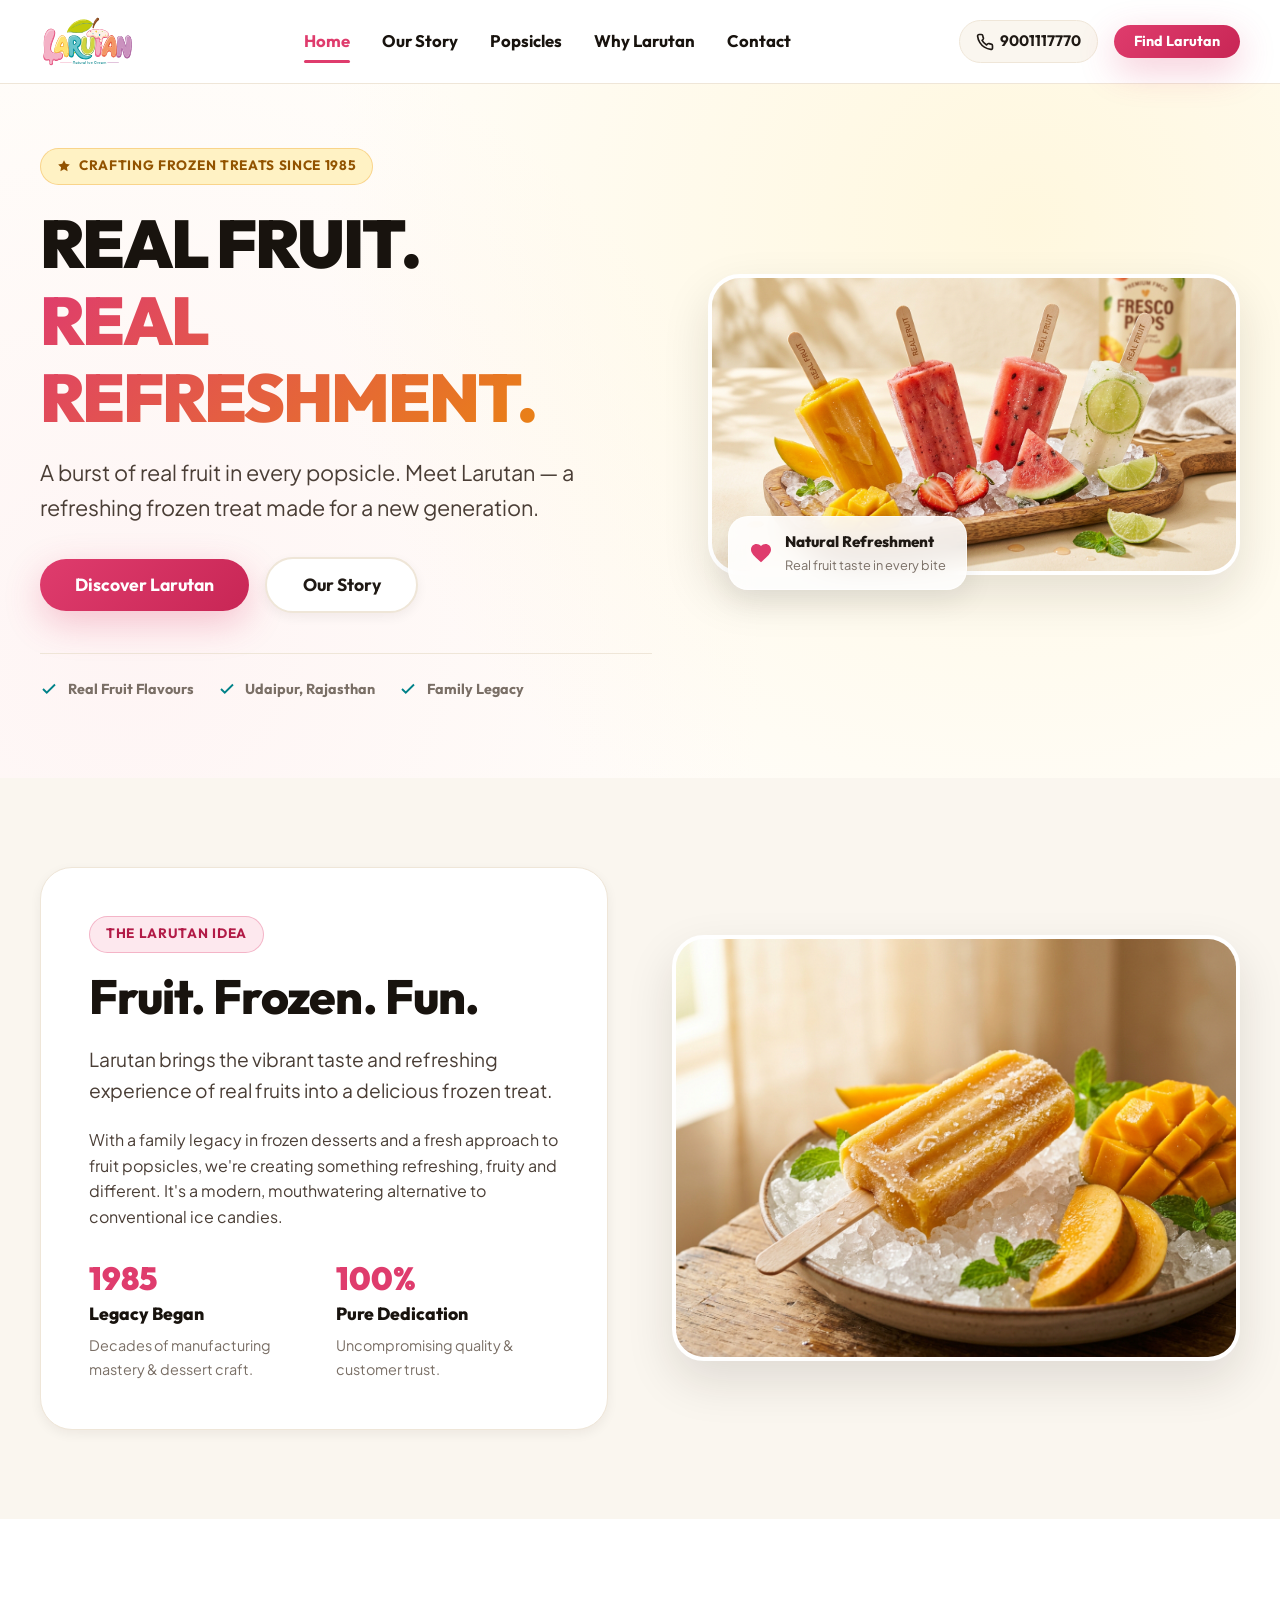
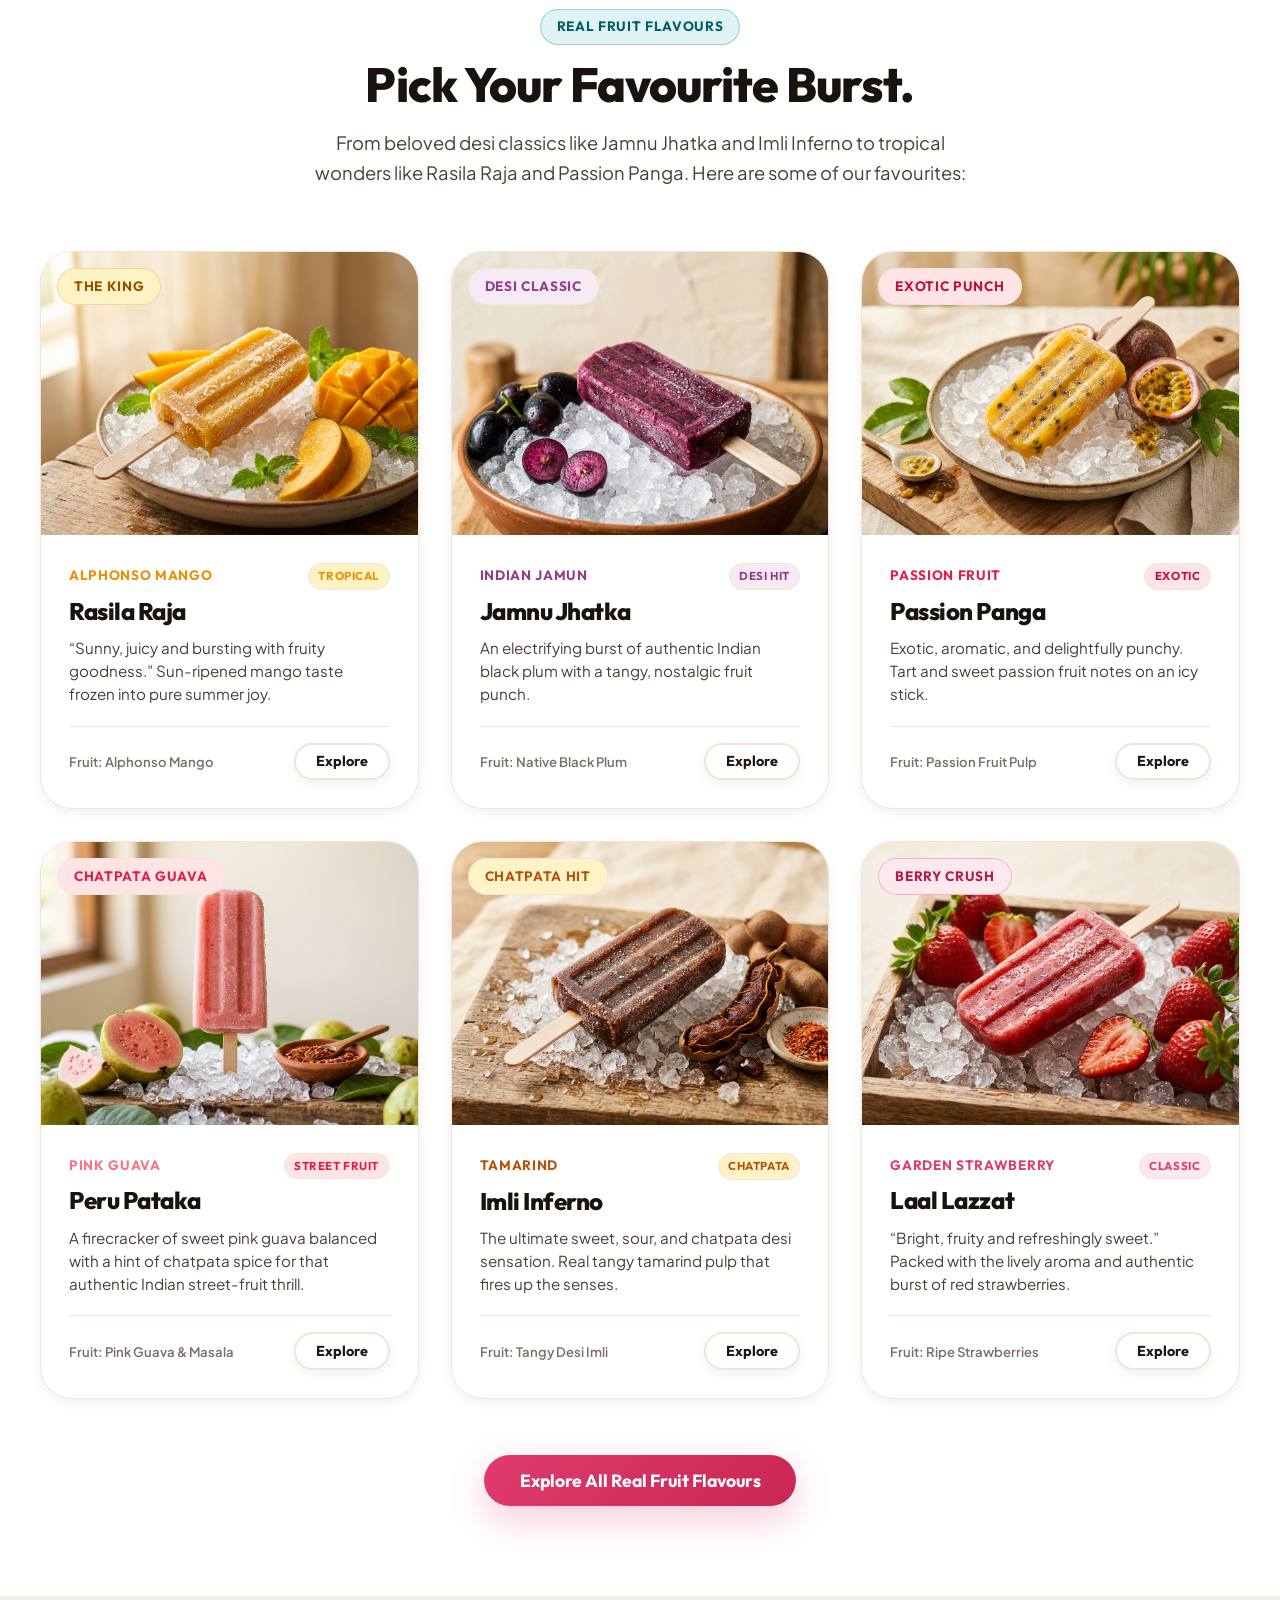
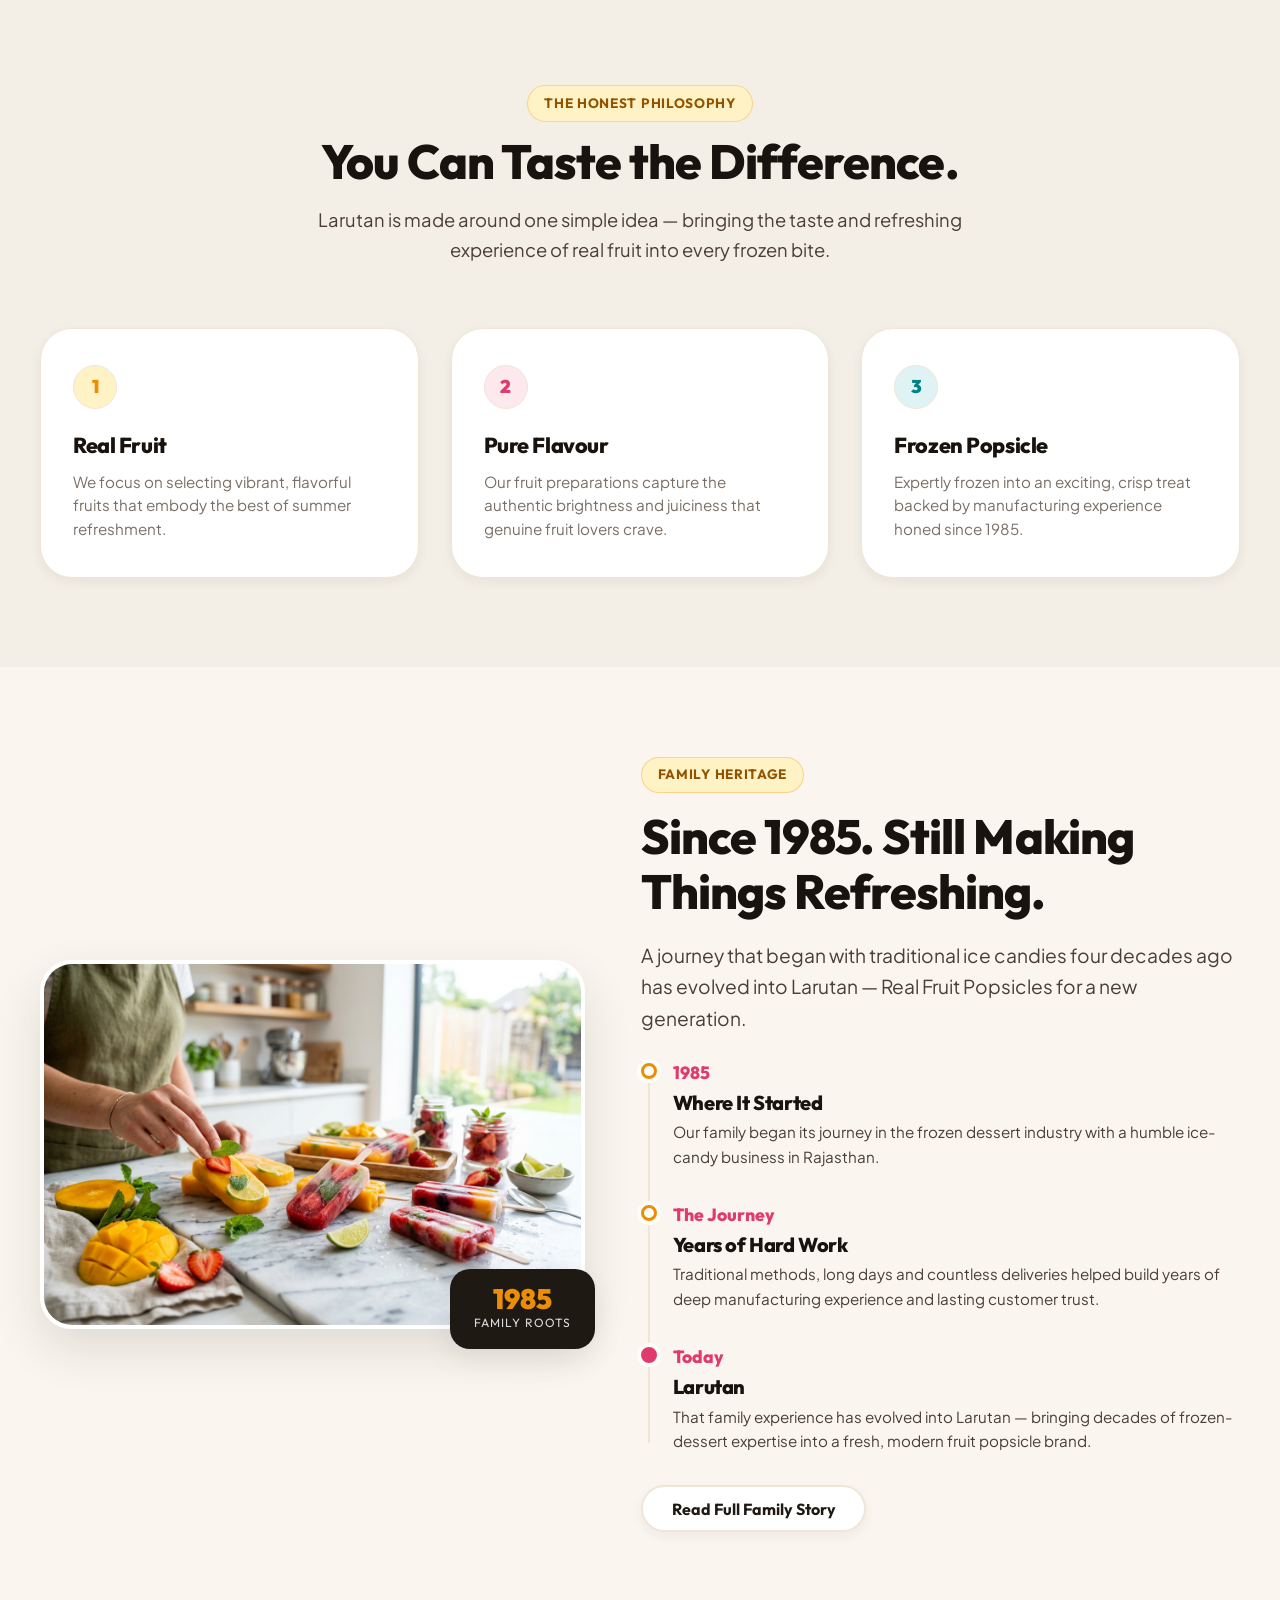
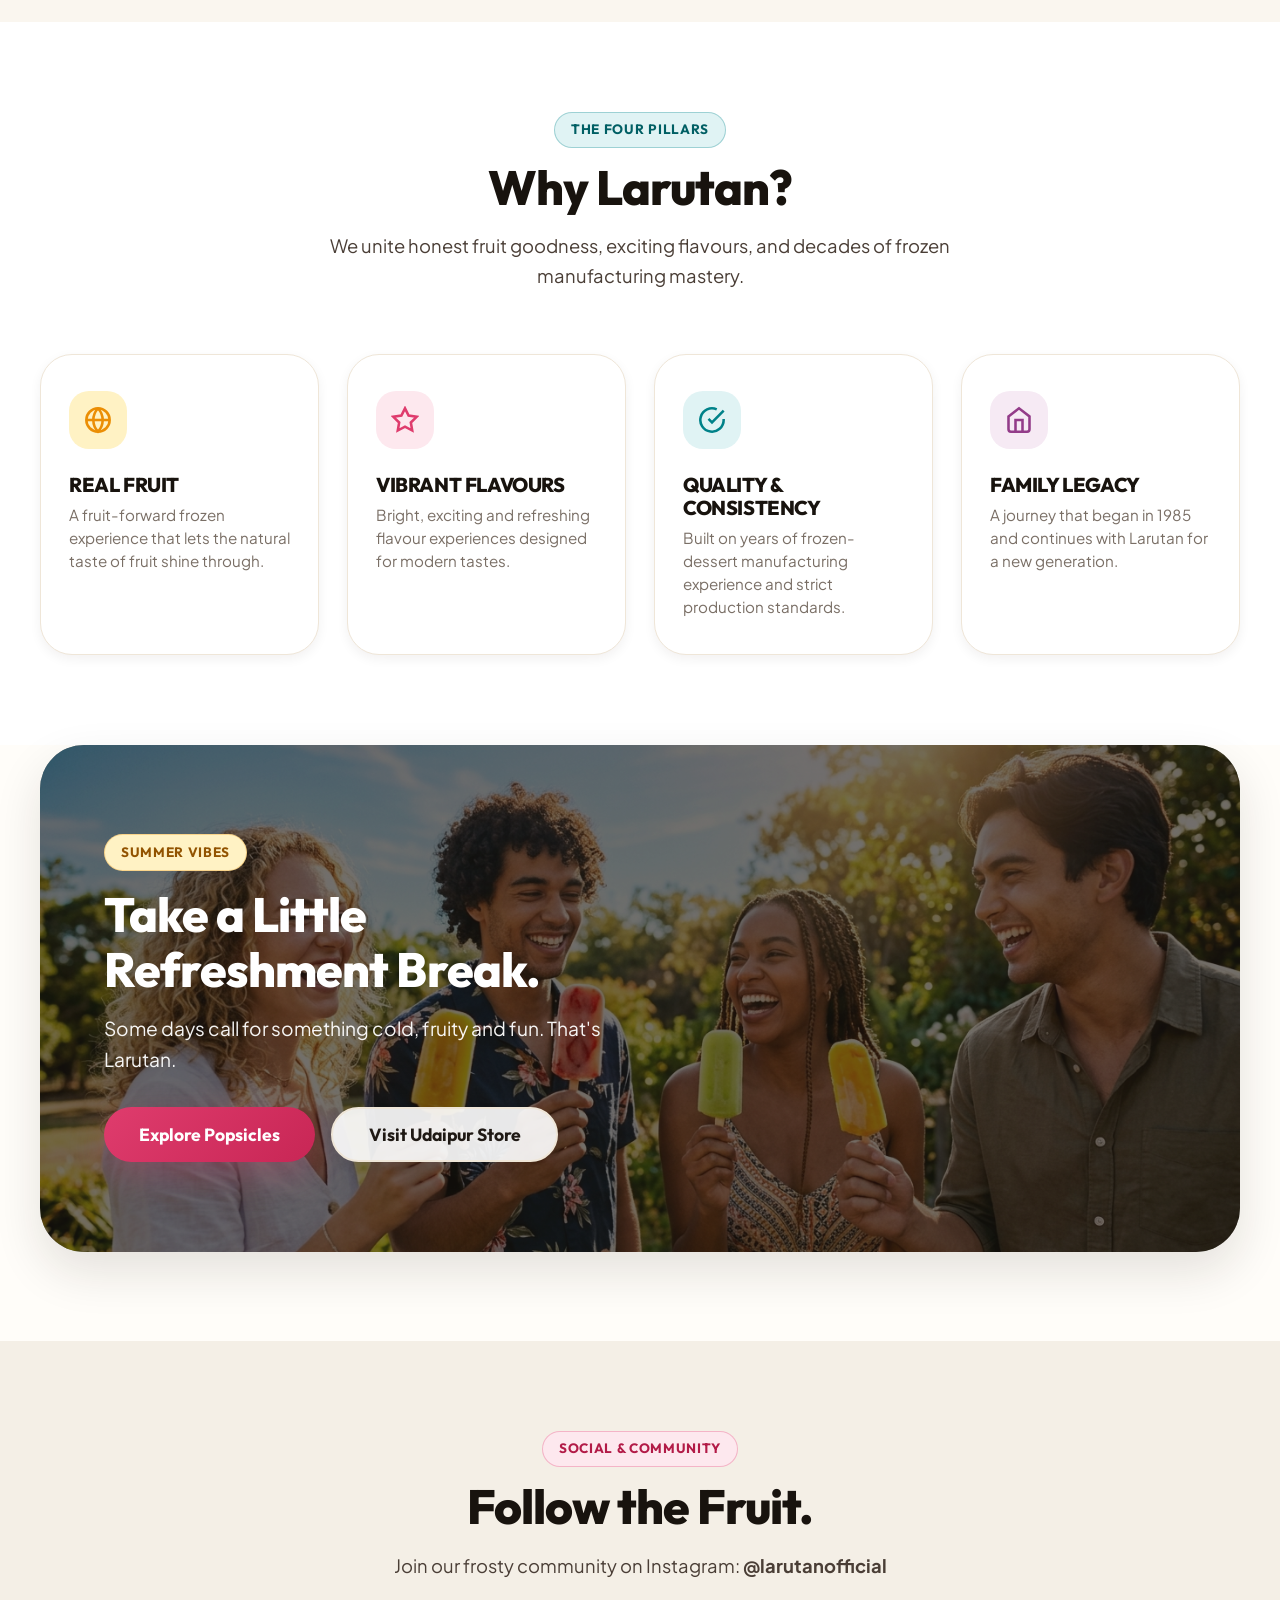
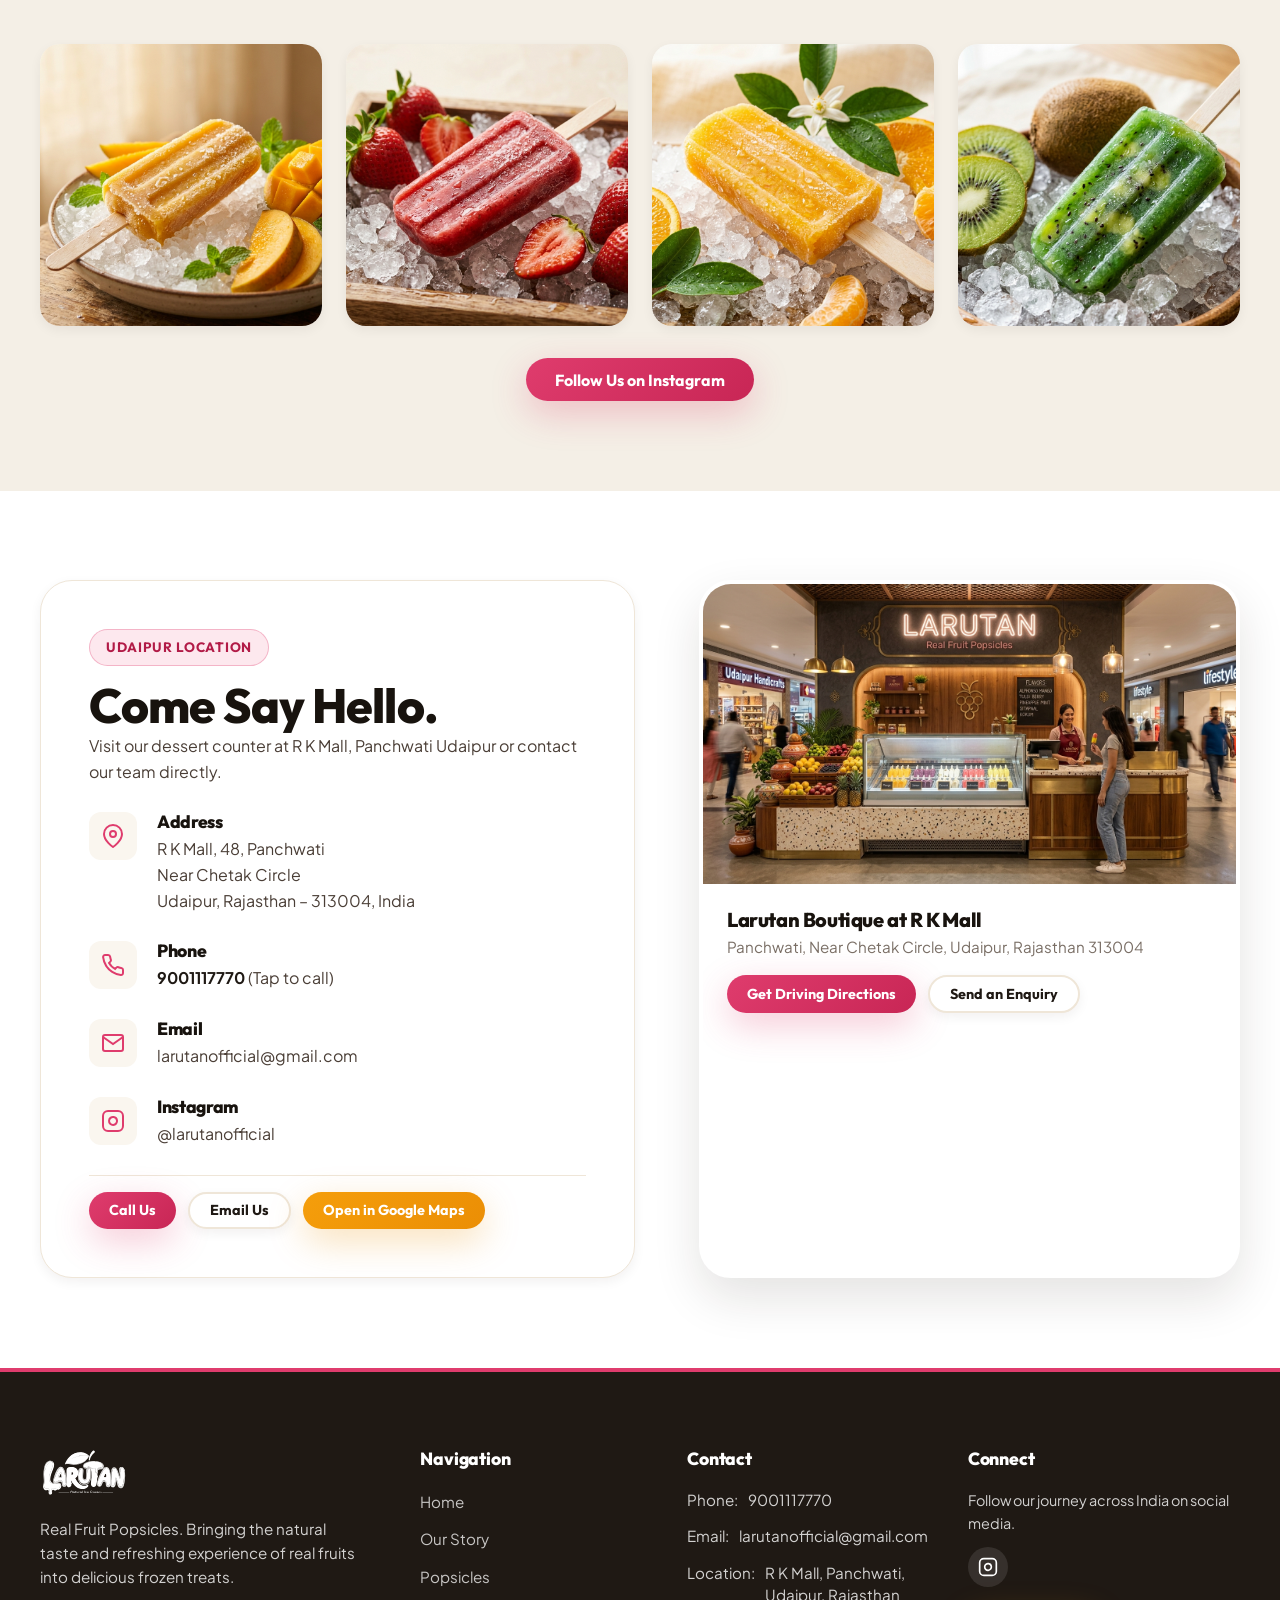
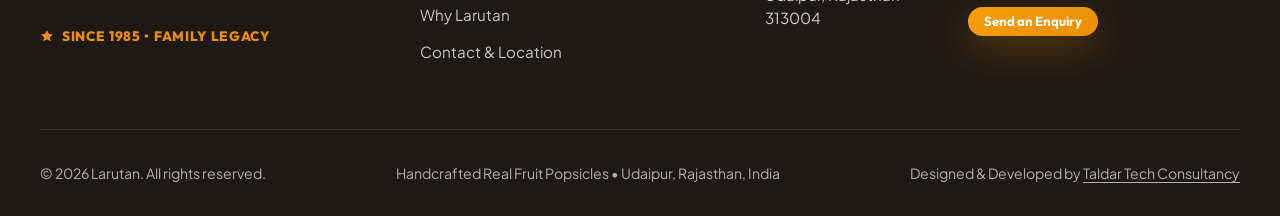
==== commit b3b0f10d: "refactor(announcement): remove completed 27 September Grand Launch banner and modal" ====
--- a/index.html
+++ b/index.html
@@ -54,24 +54,6 @@
 
 <body>
 
-  <!-- ==========================================================================
-       GRAND LAUNCH ANNOUNCEMENT BAR
-       ========================================================================== -->
-  <aside class="announcement-bar" role="region" aria-label="Grand Launch Announcement">
-    <div class="container announcement-bar-container">
-      <div class="announcement-text">
-        <span class="announcement-tag">Grand Launch</span>
-        <span>Join us this <strong>Sunday, 27th Sep (5:00 PM onwards)</strong> at <strong>RKAY Mall,
-            Udaipur</strong>!</span>
-      </div>
-      <button type="button" class="announcement-link-btn" id="open-launch-banner" aria-haspopup="dialog">
-        View Invite
-        <svg width="14" height="14" viewBox="0 0 24 24" fill="none" stroke="currentColor" stroke-width="2.5">
-          <path d="M5 12h14M12 5l7 7-7 7" />
-        </svg>
-      </button>
-    </div>
-  </aside>
 
   <!-- ==========================================================================
        HEADER & NAVIGATION
@@ -921,41 +903,6 @@
     </div>
   </footer>
 
-  <!-- ==========================================================================
-       GRAND LAUNCH ANNOUNCEMENT MODAL
-       ========================================================================== -->
-  <div id="launch-banner-modal" class="launch-modal-overlay" role="dialog" aria-modal="true"
-    aria-label="Grand Launch Invitation — RKAY Mall, Udaipur">
-    <div class="launch-modal-card">
-      <button type="button" class="launch-modal-close" id="launch-modal-close"
-        aria-label="Close Grand Launch Invitation">
-        <svg width="20" height="20" viewBox="0 0 24 24" fill="none" stroke="currentColor" stroke-width="2.5"
-          stroke-linecap="round" stroke-linejoin="round">
-          <line x1="18" y1="6" x2="6" y2="18"></line>
-          <line x1="6" y1="6" x2="18" y2="18"></line>
-        </svg>
-      </button>
-      <div class="launch-modal-media">
-        <img src="assets/images/banner.jpeg"
-          alt="Larutan Grand Launch Invitation — 27th September Sunday 5:00 PM Onwards at RKAY Mall Udaipur"
-          class="launch-modal-img" width="1132" height="1600">
-      </div>
-      <div class="launch-modal-footer">
-        <a href="https://share.google/eqdsOeeqn8STSRf2m" target="_blank" rel="noopener noreferrer"
-          class="btn btn-mango btn-sm" style="flex: 1; text-align: center; font-weight: 700;">
-          <svg width="16" height="16" viewBox="0 0 24 24" fill="none" stroke="currentColor" stroke-width="2"
-            style="margin-right: 4px; vertical-align: -2px;">
-            <path d="M21 10c0 7-9 13-9 13s-9-6-9-13a9 9 0 0 1 18 0z"></path>
-            <circle cx="12" cy="10" r="3"></circle>
-          </svg>
-          Get Directions to RKAY Mall
-        </a>
-        <button type="button" class="btn btn-secondary btn-sm launch-modal-dismiss">
-          Dismiss
-        </button>
-      </div>
-    </div>
-  </div>
 
   <!-- Scripts -->
   <script src="assets/js/main.js"></script>
--- a/assets/css/main.css
+++ b/assets/css/main.css
@@ -1913,173 +1913,6 @@
   }
 }
 
-/* ==========================================================================
-   GRAND LAUNCH ANNOUNCEMENT BAR & BANNER MODAL
-   ========================================================================== */
-.announcement-bar {
-  background: linear-gradient(90deg, #1F1914 0%, #2D221A 100%);
-  color: #FAF6EE;
-  padding: 0.55rem 1rem;
-  font-size: 0.86rem;
-  border-bottom: 1px solid rgba(235, 142, 39, 0.35);
-  position: relative;
-  z-index: 1001;
-}
-
-.announcement-bar-container {
-  display: flex;
-  align-items: center;
-  justify-content: space-between;
-  gap: 1rem;
-}
-
-.announcement-text {
-  display: flex;
-  align-items: center;
-  gap: 0.65rem;
-  flex-wrap: wrap;
-}
-
-.announcement-tag {
-  background: var(--mango-primary);
-  color: #1F1914;
-  font-family: var(--font-heading);
-  font-weight: 800;
-  font-size: 0.7rem;
-  letter-spacing: 0.05em;
-  padding: 0.2rem 0.55rem;
-  border-radius: 4px;
-  text-transform: uppercase;
-  display: inline-block;
-  white-space: nowrap;
-}
-
-.announcement-link-btn {
-  background: rgba(235, 142, 39, 0.15);
-  border: 1px solid var(--mango-primary);
-  color: var(--mango-primary);
-  font-family: var(--font-heading);
-  font-weight: 700;
-  font-size: 0.78rem;
-  padding: 0.25rem 0.8rem;
-  border-radius: var(--radius-full);
-  cursor: pointer;
-  display: inline-flex;
-  align-items: center;
-  gap: 0.35rem;
-  white-space: nowrap;
-  transition: all 0.2s ease;
-}
-
-.announcement-link-btn:hover {
-  background: var(--mango-primary);
-  color: #1F1914;
-}
-
-@media (max-width: 640px) {
-  .announcement-bar-container {
-    flex-direction: column;
-    text-align: center;
-    gap: 0.45rem;
-  }
-}
-
-/* Modal Overlay */
-.launch-modal-overlay {
-  position: fixed;
-  inset: 0;
-  z-index: 99999;
-  background-color: rgba(15, 10, 5, 0.78);
-  backdrop-filter: blur(8px);
-  -webkit-backdrop-filter: blur(8px);
-  display: flex;
-  align-items: center;
-  justify-content: center;
-  padding: 1rem;
-  opacity: 0;
-  visibility: hidden;
-  transition: opacity 0.35s ease, visibility 0.35s ease;
-}
-
-.launch-modal-overlay.active {
-  opacity: 1;
-  visibility: visible;
-}
-
-/* Modal Card */
-.launch-modal-card {
-  position: relative;
-  max-width: 440px;
-  width: 100%;
-  max-height: 94vh;
-  background: #FAF6EE;
-  border-radius: 20px;
-  box-shadow: 0 25px 60px -10px rgba(0, 0, 0, 0.65), 0 0 0 1px rgba(255, 255, 255, 0.25);
-  display: flex;
-  flex-direction: column;
-  overflow: hidden;
-  transform: scale(0.92) translateY(16px);
-  transition: transform 0.35s cubic-bezier(0.16, 1, 0.3, 1);
-}
-
-.launch-modal-overlay.active .launch-modal-card {
-  transform: scale(1) translateY(0);
-}
-
-/* Close button */
-.launch-modal-close {
-  position: absolute;
-  top: 12px;
-  right: 12px;
-  width: 38px;
-  height: 38px;
-  border-radius: 50%;
-  background: rgba(31, 25, 20, 0.85);
-  color: #FFFFFF;
-  border: 2px solid rgba(255, 255, 255, 0.5);
-  display: flex;
-  align-items: center;
-  justify-content: center;
-  cursor: pointer;
-  z-index: 10;
-  box-shadow: 0 4px 12px rgba(0, 0, 0, 0.35);
-  transition: all 0.2s ease;
-}
-
-.launch-modal-close:hover {
-  background: #1F1914;
-  transform: scale(1.08);
-  border-color: #FFFFFF;
-}
-
-/* Media Box */
-.launch-modal-media {
-  width: 100%;
-  overflow-y: auto;
-  max-height: calc(94vh - 66px);
-  background: #FAF6EE;
-  display: flex;
-  align-items: center;
-  justify-content: center;
-}
-
-.launch-modal-img {
-  width: 100%;
-  height: auto;
-  max-height: calc(94vh - 66px);
-  object-fit: contain;
-  display: block;
-}
-
-/* Footer Actions */
-.launch-modal-footer {
-  display: flex;
-  align-items: center;
-  gap: 0.65rem;
-  padding: 0.75rem 1rem;
-  background: #FFFFFF;
-  border-top: 1px solid var(--border-subtle);
-}
 
 /* ==========================================================================
    ACCESSIBILITY & REDUCED MOTION
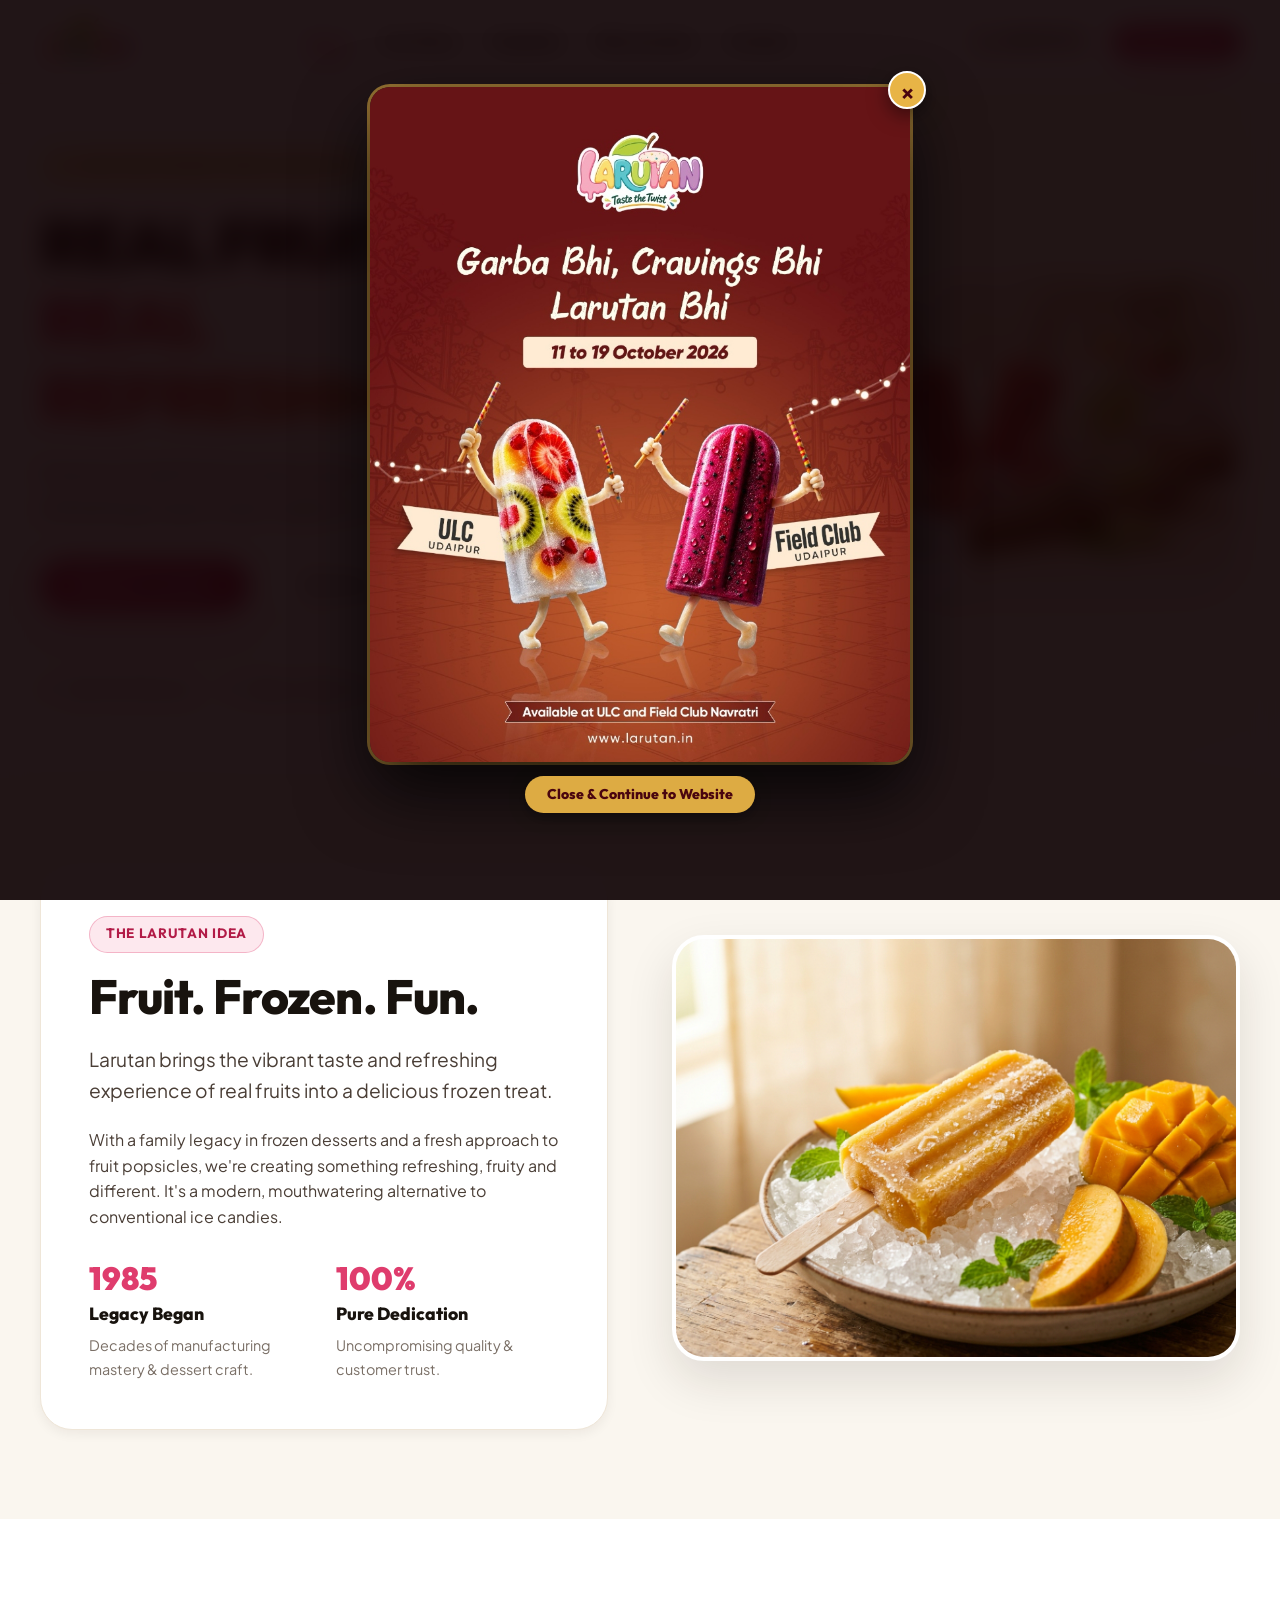
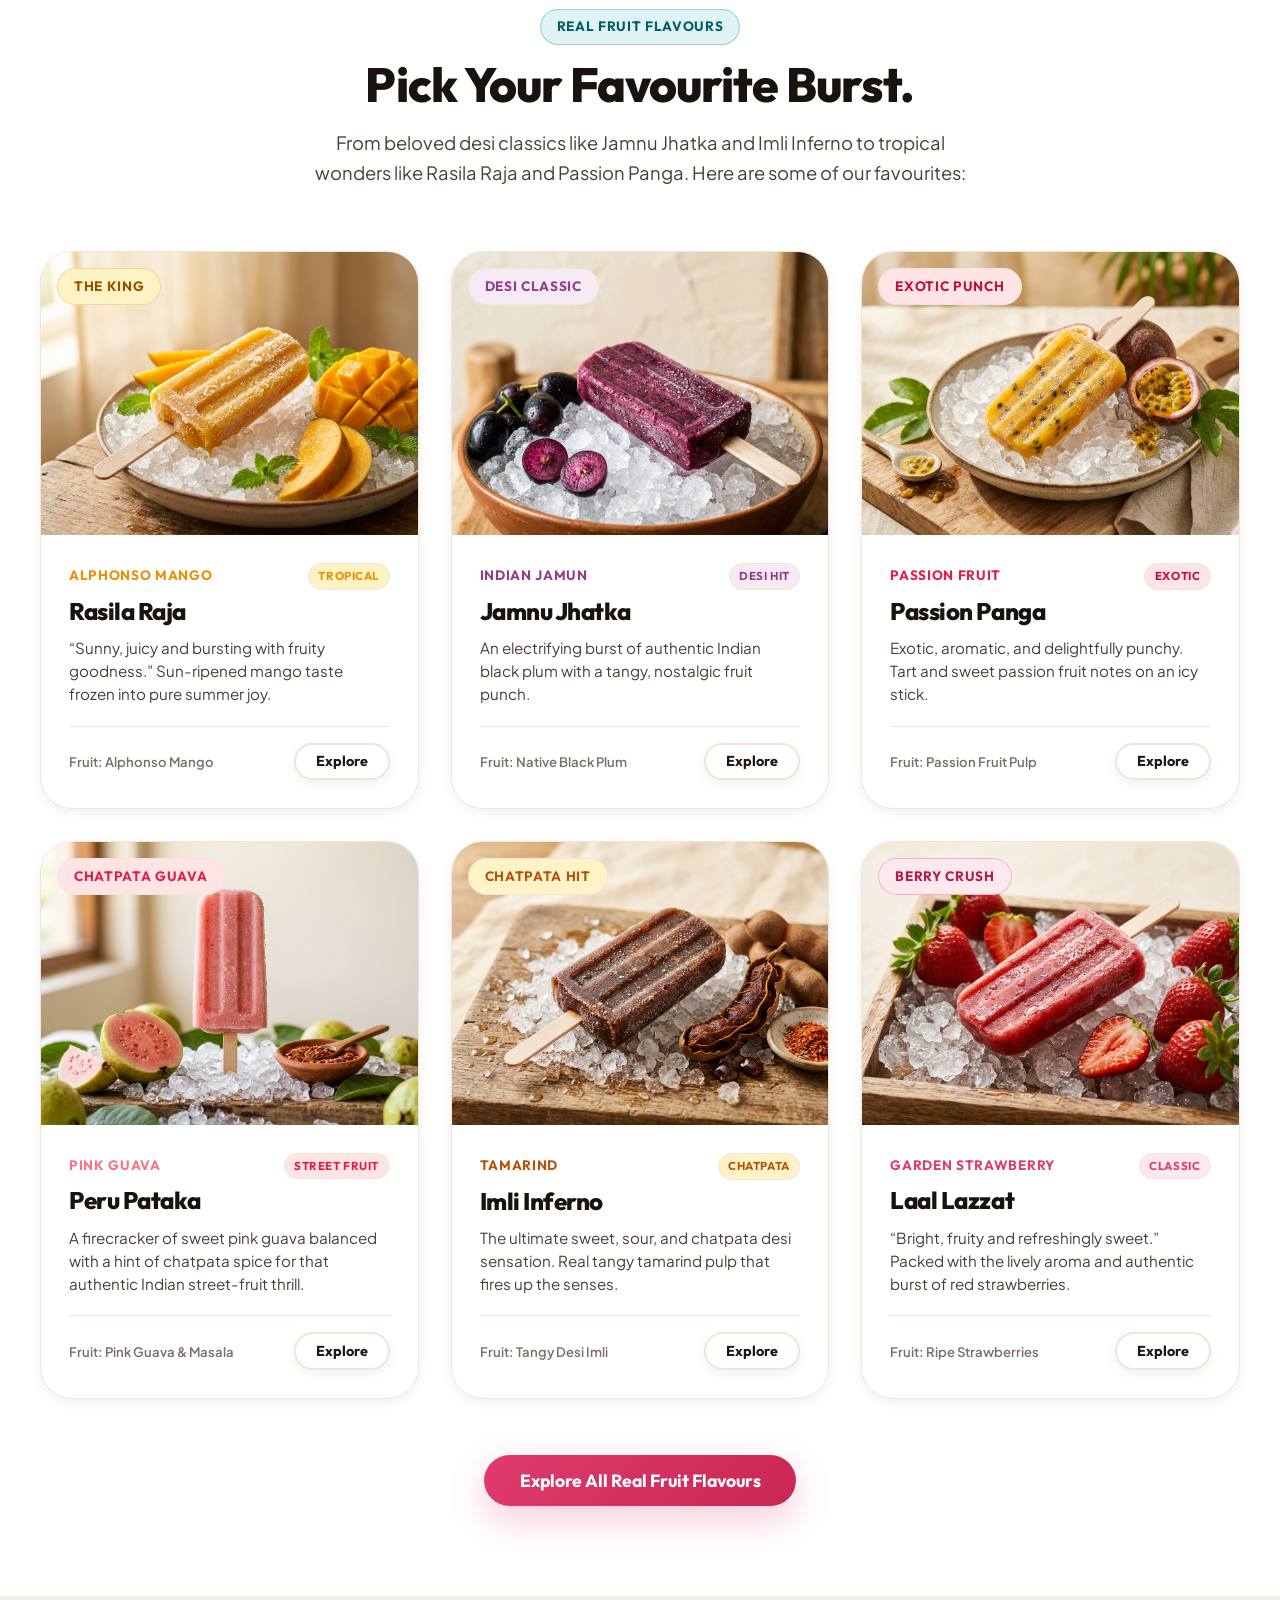
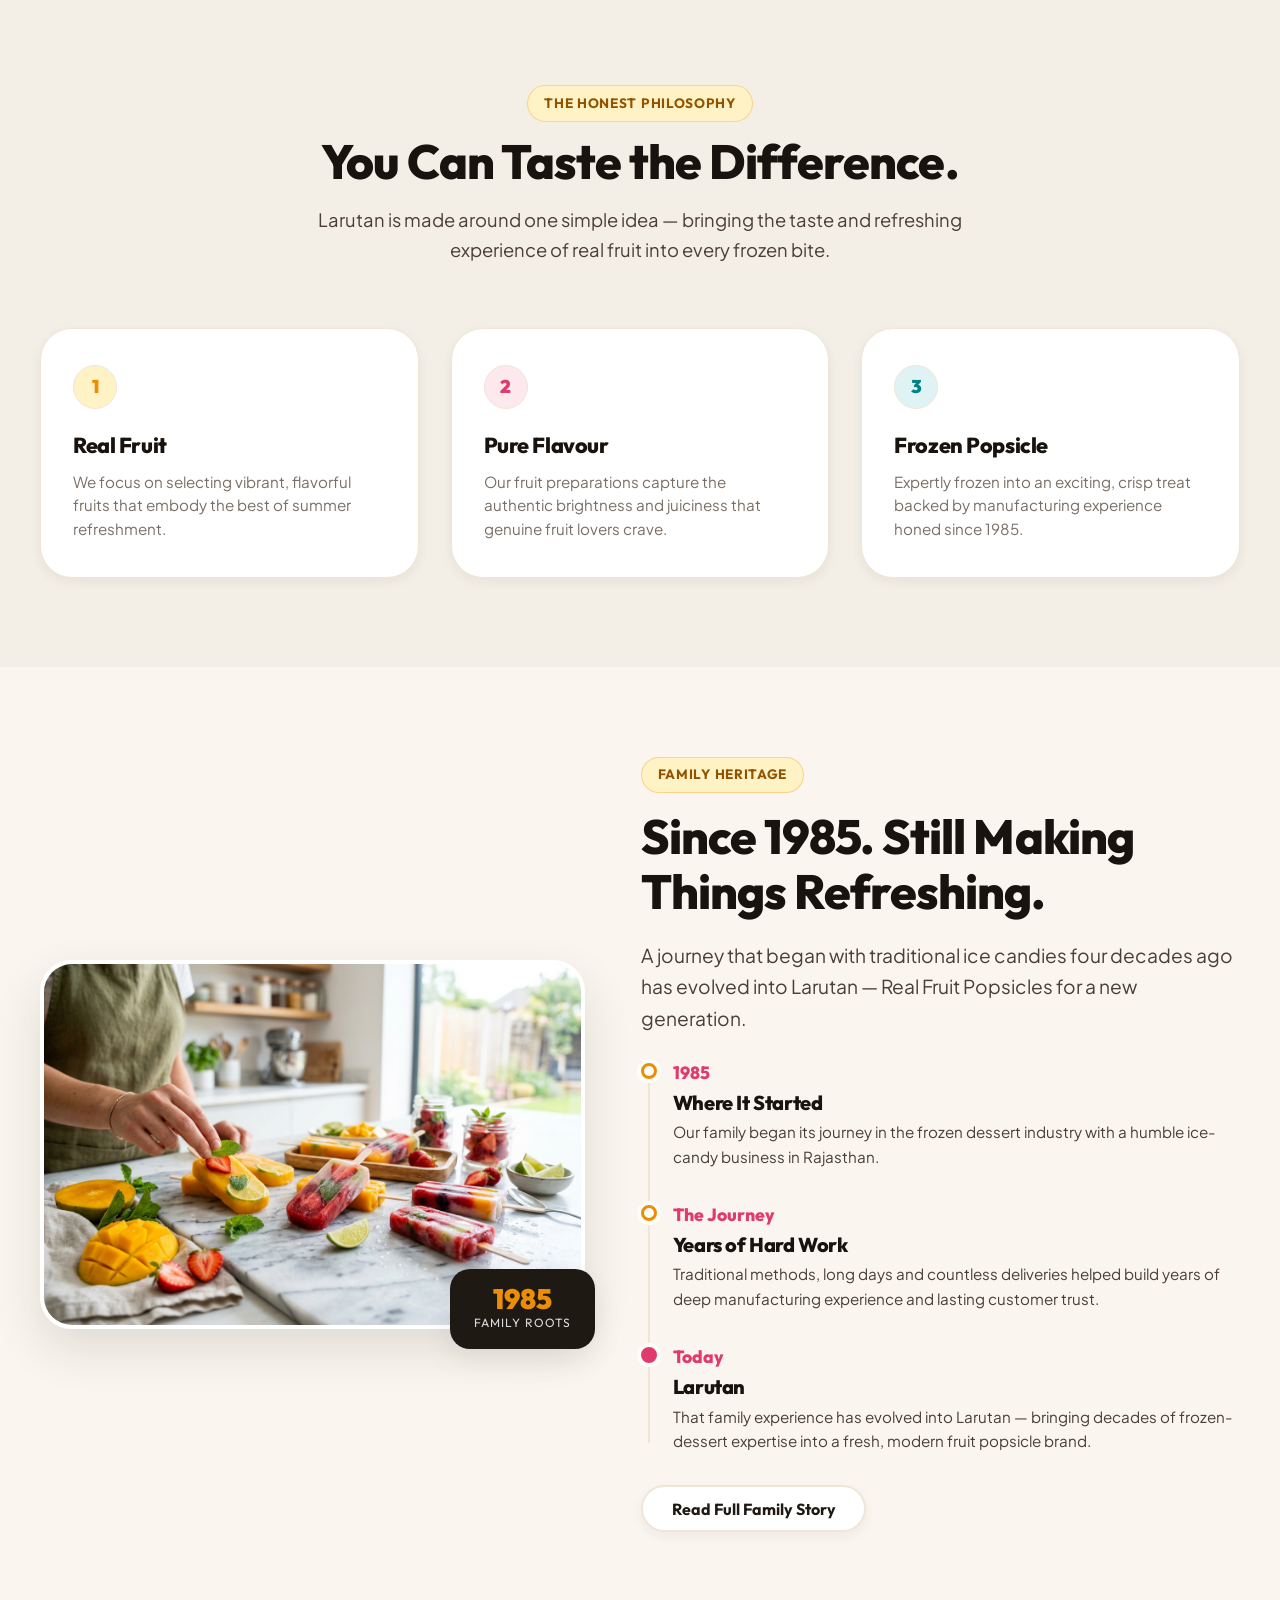
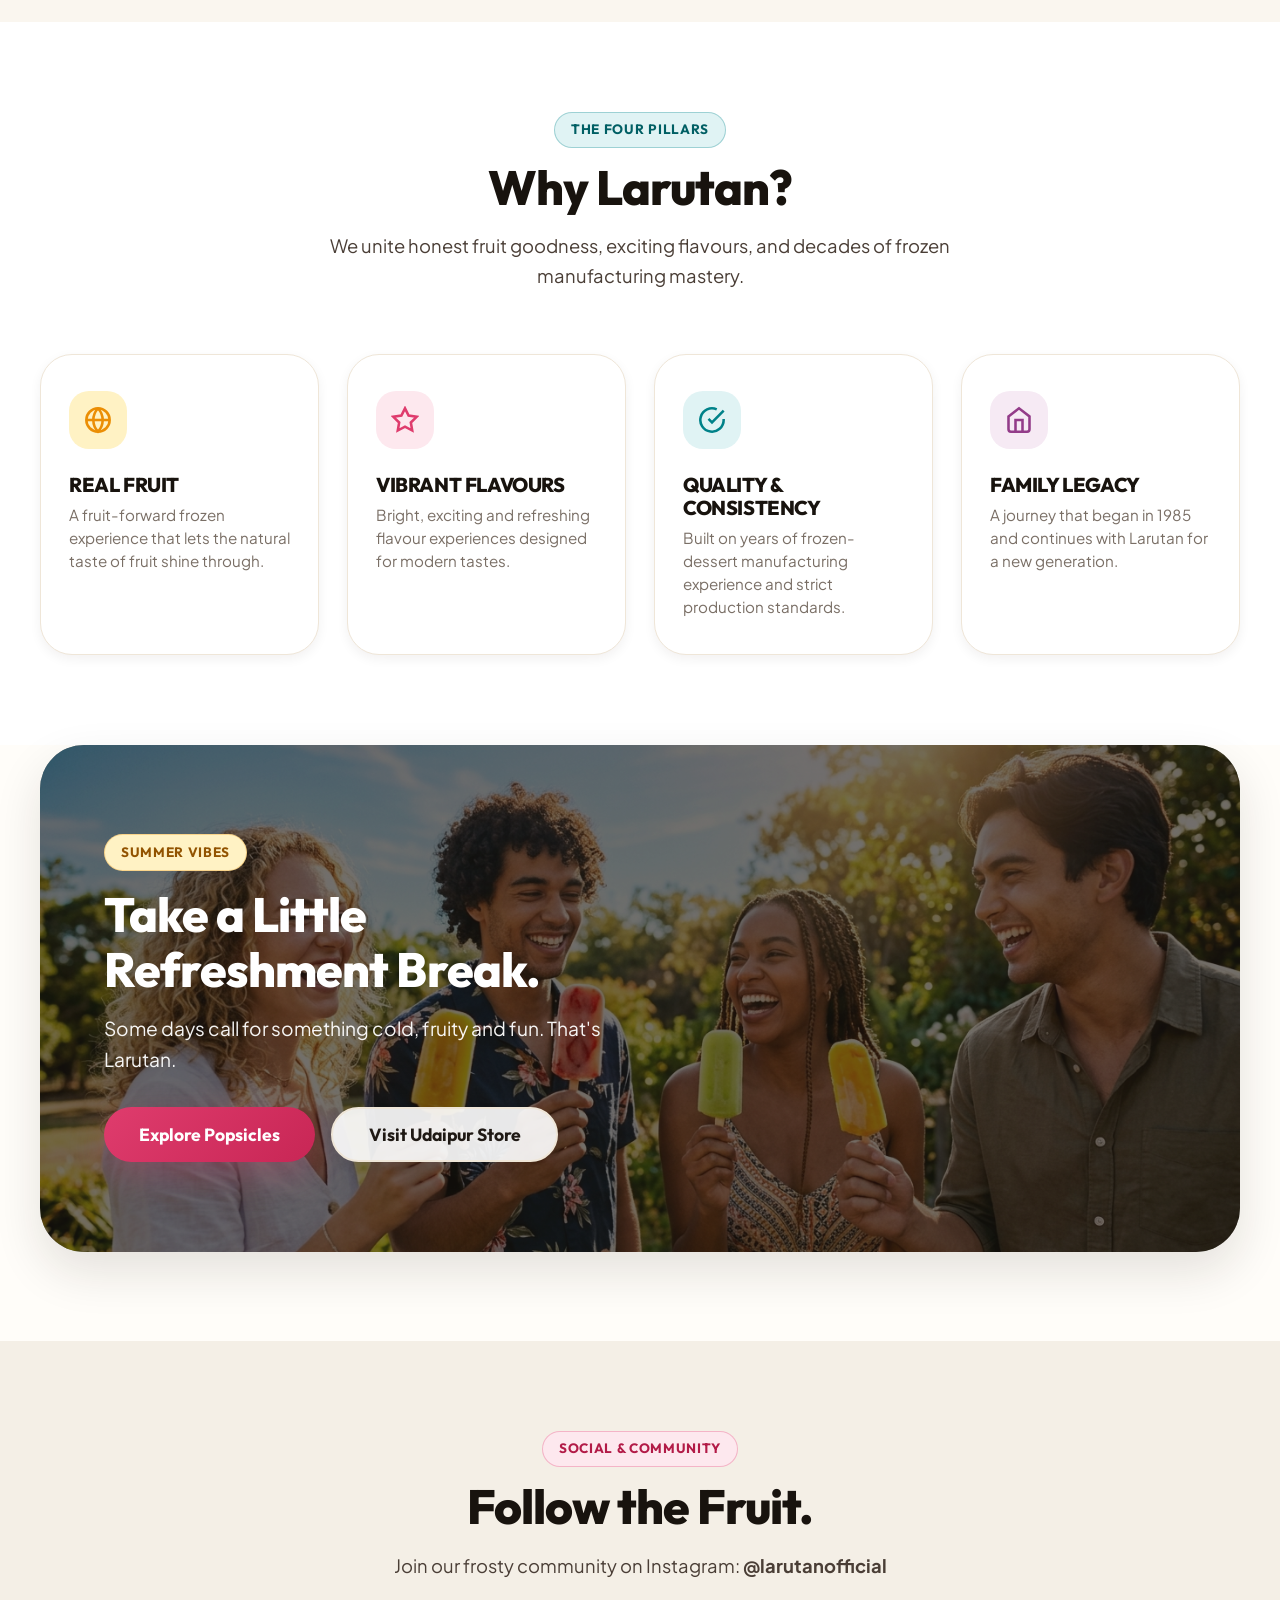
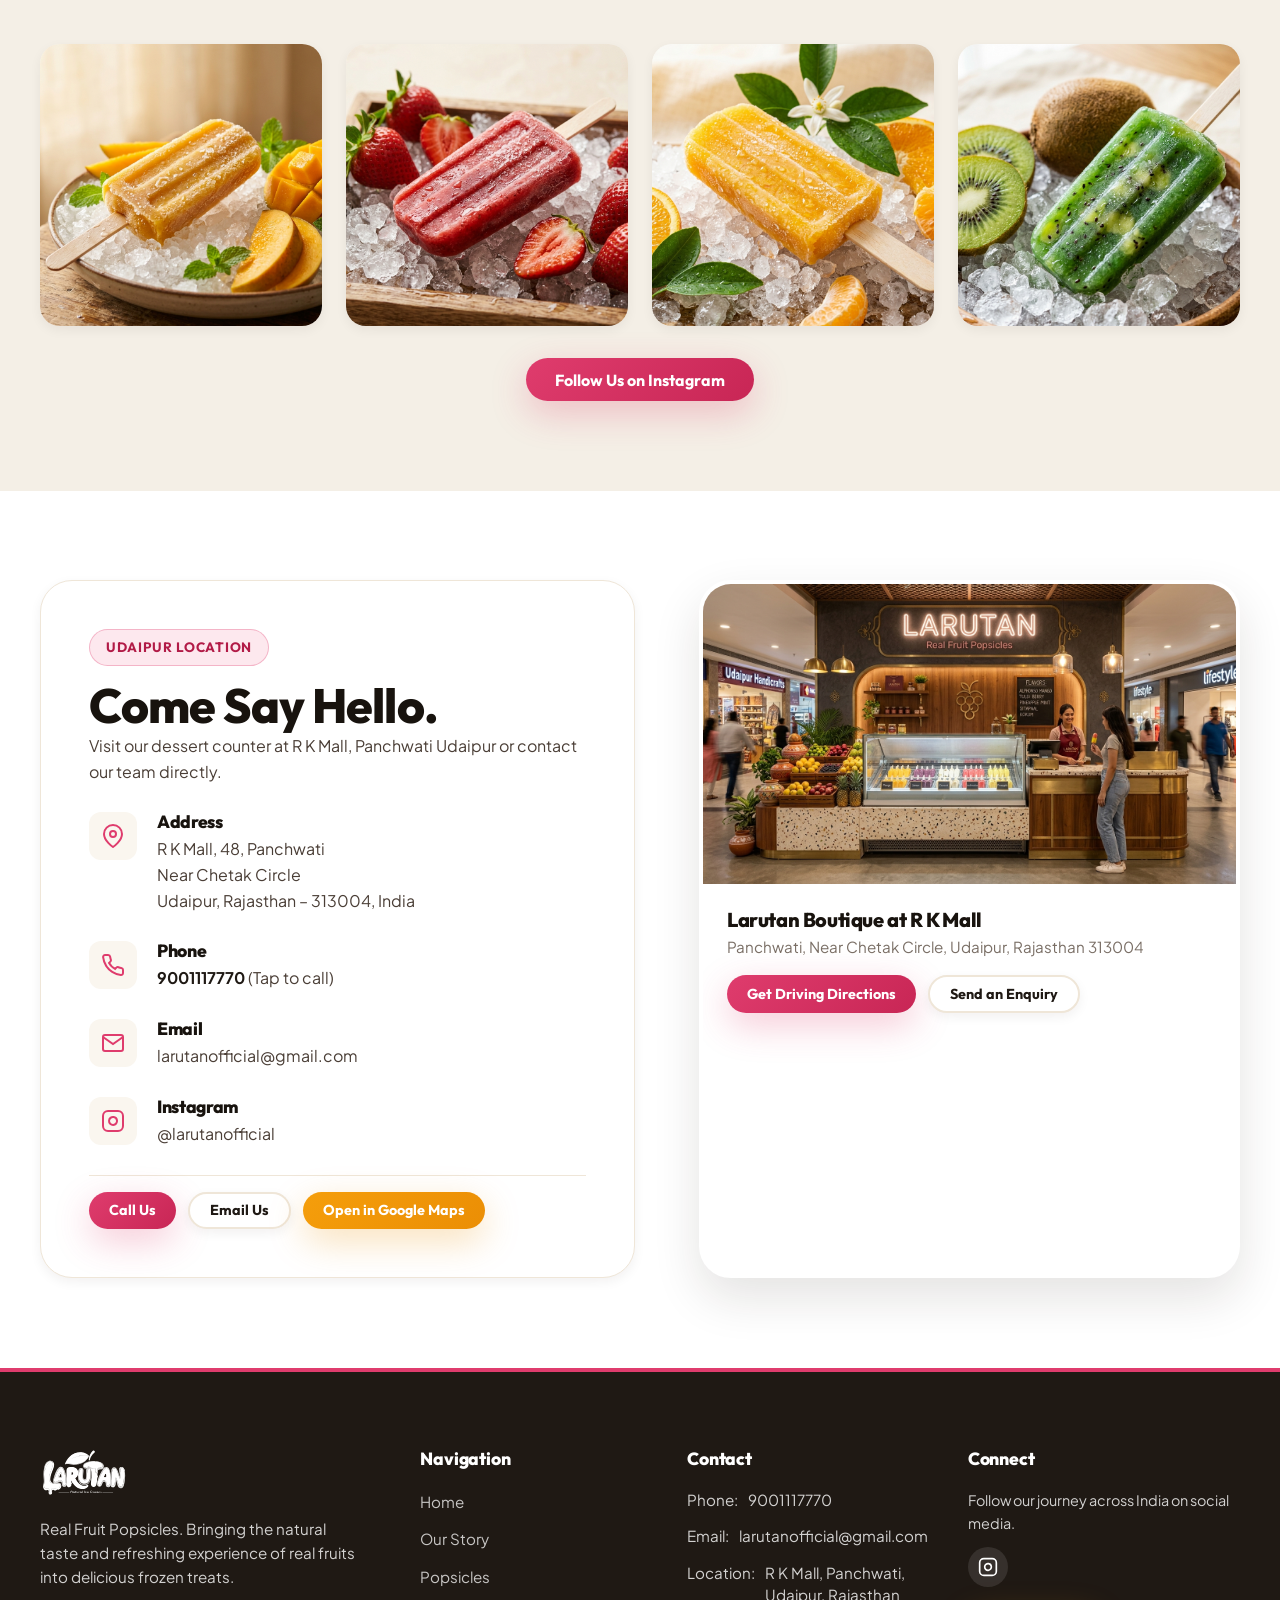
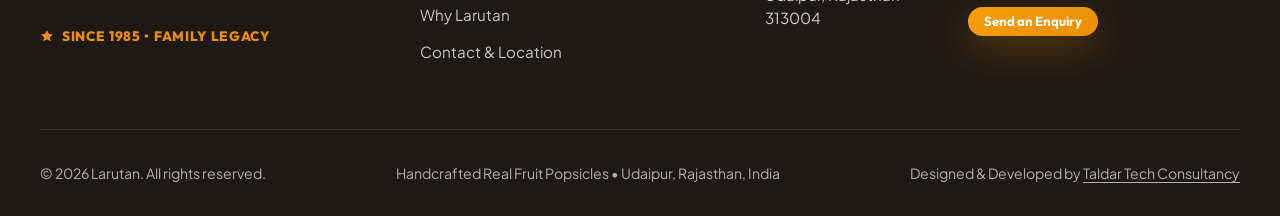
==== commit af68c17d: "feat(website): add Navratri promotional auto-popup modal across all public landing pages - Copy Navr" ====
--- a/index.html
+++ b/index.html
@@ -53,7 +53,6 @@
 </head>
 
 <body>
-
 
   <!-- ==========================================================================
        HEADER & NAVIGATION
@@ -904,6 +903,17 @@
   </footer>
 
 
+  <!-- Navratri Landing Auto-Popup Modal -->
+  <div class="navratri-modal-overlay" id="navratriModal" role="dialog" aria-modal="true" aria-label="Navratri Promotional Poster">
+    <div class="navratri-modal-content">
+      <button type="button" class="navratri-modal-close" id="navratriModalClose" aria-label="Close Poster">&times;</button>
+      <img src="assets/images/navratri-poster.jpg" alt="Garba Bhi, Cravings Bhi, Larutan Bhi — Navratri 2026 Special Poster" class="navratri-modal-img" id="navratriModalImg">
+      <div class="navratri-modal-footer-bar">
+        <button type="button" class="btn-modal-dismiss" id="navratriModalDismissBtn">Close &amp; Continue to Website</button>
+      </div>
+    </div>
+  </div>
+
   <!-- Scripts -->
   <script src="assets/js/main.js"></script>
 </body>
--- a/assets/css/main.css
+++ b/assets/css/main.css
@@ -1925,3 +1925,378 @@
     scroll-behavior: auto !important;
   }
 }
+
+/* ==========================================================================
+   NAVRATRI 2026 SPECIAL PROMOTIONAL BANNER & LIGHTBOX
+   ========================================================================== */
+
+/* 1. Top Announcement Bar */
+.navratri-announcement-bar {
+  background: linear-gradient(135deg, #5C0B16 0%, #831828 50%, #5C0B16 100%);
+  color: #FFFDF9;
+  padding: 0.65rem 1rem;
+  font-family: var(--font-body);
+  font-size: 0.88rem;
+  border-bottom: 2px solid #E8B446;
+  text-align: center;
+  position: relative;
+  z-index: 1010;
+}
+
+.navratri-bar-content {
+  display: inline-flex;
+  align-items: center;
+  justify-content: center;
+  flex-wrap: wrap;
+  gap: 0.6rem;
+}
+
+.navratri-bar-badge {
+  background: #E8B446;
+  color: #4A050F;
+  font-family: var(--font-heading);
+  font-weight: 800;
+  font-size: 0.75rem;
+  padding: 0.18rem 0.6rem;
+  border-radius: var(--radius-pill);
+  text-transform: uppercase;
+  letter-spacing: 0.05em;
+}
+
+.navratri-bar-link {
+  color: #FFE6A8;
+  font-weight: 700;
+  text-decoration: underline;
+  text-underline-offset: 3px;
+  transition: color 0.2s ease;
+}
+
+.navratri-bar-link:hover {
+  color: #FFFFFF;
+}
+
+/* 2. Main Navratri Promo Section */
+.navratri-section {
+  background: linear-gradient(160deg, #4F0913 0%, #751523 45%, #590B16 100%);
+  color: #FFFDF9;
+  padding: 4.5rem 0;
+  position: relative;
+  overflow: hidden;
+}
+
+.navratri-section::before {
+  content: "";
+  position: absolute;
+  top: -100px;
+  right: -100px;
+  width: 400px;
+  height: 400px;
+  border-radius: 50%;
+  background: radial-gradient(circle, rgba(232, 180, 70, 0.18) 0%, rgba(232, 180, 70, 0) 70%);
+  pointer-events: none;
+}
+
+.navratri-grid {
+  display: grid;
+  grid-template-columns: 1fr;
+  gap: 2.5rem;
+  align-items: center;
+}
+
+@media (min-width: 992px) {
+  .navratri-grid {
+    grid-template-columns: 1.05fr 1fr;
+    gap: 3.5rem;
+  }
+}
+
+/* Poster Card Display */
+.navratri-poster-card {
+  position: relative;
+  border-radius: var(--radius-md);
+  overflow: hidden;
+  box-shadow: 0 20px 50px rgba(0, 0, 0, 0.45), 0 0 0 3px rgba(232, 180, 70, 0.4);
+  cursor: pointer;
+  transition: transform 0.35s var(--ease-smooth), box-shadow 0.35s var(--ease-smooth);
+}
+
+.navratri-poster-card:hover {
+  transform: translateY(-6px) scale(1.01);
+  box-shadow: 0 28px 60px rgba(0, 0, 0, 0.55), 0 0 0 4px rgba(232, 180, 70, 0.8);
+}
+
+.navratri-poster-img {
+  width: 100%;
+  height: auto;
+  display: block;
+  object-fit: cover;
+}
+
+.navratri-poster-overlay {
+  position: absolute;
+  inset: 0;
+  background: linear-gradient(to top, rgba(50, 4, 11, 0.8) 0%, rgba(50, 4, 11, 0) 50%);
+  display: flex;
+  align-items: flex-end;
+  justify-content: center;
+  padding: 1.5rem;
+  opacity: 0.9;
+  transition: opacity 0.3s ease;
+}
+
+.navratri-poster-card:hover .navratri-poster-overlay {
+  opacity: 1;
+}
+
+.poster-zoom-btn {
+  background: rgba(232, 180, 70, 0.95);
+  color: #4A050F;
+  font-family: var(--font-heading);
+  font-weight: 800;
+  font-size: 0.88rem;
+  padding: 0.6rem 1.25rem;
+  border-radius: var(--radius-pill);
+  display: inline-flex;
+  align-items: center;
+  gap: 0.5rem;
+  box-shadow: 0 6px 18px rgba(0, 0, 0, 0.3);
+}
+
+/* Navratri Content Box */
+.navratri-badge {
+  display: inline-flex;
+  align-items: center;
+  gap: 0.5rem;
+  background: rgba(232, 180, 70, 0.2);
+  border: 1px solid rgba(232, 180, 70, 0.5);
+  color: #FFE6A8;
+  font-family: var(--font-heading);
+  font-weight: 700;
+  font-size: 0.85rem;
+  padding: 0.35rem 1rem;
+  border-radius: var(--radius-pill);
+  margin-bottom: 1rem;
+}
+
+.navratri-title {
+  font-family: var(--font-heading);
+  font-size: clamp(2.2rem, 4.5vw, 3.2rem);
+  font-weight: 900;
+  color: #FFFFFF;
+  line-height: 1.15;
+  margin-bottom: 1rem;
+  text-shadow: 0 2px 10px rgba(0, 0, 0, 0.3);
+}
+
+.navratri-title-gold {
+  color: #F8CB68;
+}
+
+.navratri-dates-pill {
+  display: inline-block;
+  background: #E8B446;
+  color: #4A050F;
+  font-family: var(--font-heading);
+  font-weight: 800;
+  font-size: 1.05rem;
+  padding: 0.45rem 1.25rem;
+  border-radius: var(--radius-sm);
+  margin-bottom: 1.5rem;
+  box-shadow: 0 4px 14px rgba(0, 0, 0, 0.25);
+}
+
+.navratri-desc {
+  font-size: 1.08rem;
+  line-height: 1.6;
+  color: #F7E7E7;
+  margin-bottom: 2rem;
+  opacity: 0.95;
+}
+
+/* Venues Grid */
+.navratri-venues-grid {
+  display: grid;
+  grid-template-columns: 1fr;
+  gap: 1rem;
+  margin-bottom: 2rem;
+}
+
+@media (min-width: 576px) {
+  .navratri-venues-grid {
+    grid-template-columns: 1fr 1fr;
+  }
+}
+
+.venue-card {
+  background: rgba(255, 255, 255, 0.08);
+  border: 1px solid rgba(232, 180, 70, 0.35);
+  border-radius: var(--radius-sm);
+  padding: 1.15rem;
+  backdrop-filter: blur(8px);
+  transition: background 0.25s ease, border-color 0.25s ease;
+}
+
+.venue-card:hover {
+  background: rgba(255, 255, 255, 0.14);
+  border-color: rgba(232, 180, 70, 0.7);
+}
+
+.venue-tag {
+  font-family: var(--font-heading);
+  font-weight: 800;
+  font-size: 1.15rem;
+  color: #FFE6A8;
+  margin-bottom: 0.2rem;
+}
+
+.venue-sub {
+  font-size: 0.85rem;
+  color: #E6D0D0;
+}
+
+/* CTA Buttons */
+.navratri-cta-group {
+  display: flex;
+  flex-wrap: wrap;
+  gap: 1rem;
+}
+
+.btn-gold {
+  background: linear-gradient(135deg, #FAD675 0%, #E8B446 100%);
+  color: #4A050F;
+  font-family: var(--font-heading);
+  font-weight: 800;
+  border: none;
+  padding: 0.85rem 1.8rem;
+  border-radius: var(--radius-pill);
+  box-shadow: 0 8px 24px rgba(232, 180, 70, 0.35);
+  text-decoration: none;
+  display: inline-flex;
+  align-items: center;
+  gap: 0.5rem;
+  transition: transform 0.25s ease, box-shadow 0.25s ease;
+}
+
+.btn-gold:hover {
+  transform: translateY(-3px);
+  box-shadow: 0 12px 30px rgba(232, 180, 70, 0.5);
+  color: #2D0209;
+}
+
+.btn-outline-gold {
+  background: transparent;
+  color: #FFE6A8;
+  border: 2px solid rgba(232, 180, 70, 0.6);
+  font-family: var(--font-heading);
+  font-weight: 700;
+  padding: 0.8rem 1.6rem;
+  border-radius: var(--radius-pill);
+  text-decoration: none;
+  display: inline-flex;
+  align-items: center;
+  gap: 0.5rem;
+  transition: all 0.25s ease;
+}
+
+.btn-outline-gold:hover {
+  background: rgba(232, 180, 70, 0.15);
+  border-color: #E8B446;
+  color: #FFFFFF;
+}
+
+/* Poster Auto-Popup Landing Modal */
+.navratri-modal-overlay {
+  position: fixed;
+  inset: 0;
+  background: rgba(15, 2, 4, 0.92);
+  backdrop-filter: blur(12px);
+  z-index: 99999;
+  display: flex;
+  align-items: center;
+  justify-content: center;
+  padding: 1rem;
+  opacity: 0;
+  visibility: hidden;
+  transition: opacity 0.4s var(--ease-smooth), visibility 0.4s var(--ease-smooth);
+}
+
+.navratri-modal-overlay.is-active {
+  opacity: 1;
+  visibility: visible;
+}
+
+.navratri-modal-content {
+  position: relative;
+  max-width: 540px;
+  width: 100%;
+  max-height: 94vh;
+  display: flex;
+  flex-direction: column;
+  align-items: center;
+  transform: scale(0.9);
+  transition: transform 0.4s var(--ease-spring);
+}
+
+.navratri-modal-overlay.is-active .navratri-modal-content {
+  transform: scale(1);
+}
+
+.navratri-modal-img {
+  max-width: 100%;
+  max-height: 78vh;
+  object-fit: contain;
+  border-radius: var(--radius-md);
+  box-shadow: 0 30px 70px rgba(0, 0, 0, 0.8), 0 0 0 3px rgba(232, 180, 70, 0.6);
+}
+
+.navratri-modal-close {
+  position: absolute;
+  top: -16px;
+  right: -16px;
+  background: #E8B446;
+  color: #4A050F;
+  border: 2px solid #FFFFFF;
+  width: 38px;
+  height: 38px;
+  border-radius: 50%;
+  font-size: 1.4rem;
+  font-weight: 900;
+  cursor: pointer;
+  display: flex;
+  align-items: center;
+  justify-content: center;
+  box-shadow: 0 6px 20px rgba(0, 0, 0, 0.5);
+  z-index: 10;
+  transition: transform 0.2s ease, background 0.2s ease;
+}
+
+.navratri-modal-close:hover {
+  transform: scale(1.1);
+  background: #FAD675;
+}
+
+.navratri-modal-footer-bar {
+  margin-top: 0.85rem;
+  text-align: center;
+}
+
+.btn-modal-dismiss {
+  background: rgba(232, 180, 70, 0.95);
+  color: #4A050F;
+  font-family: var(--font-heading);
+  font-weight: 800;
+  font-size: 0.88rem;
+  border: none;
+  padding: 0.6rem 1.4rem;
+  border-radius: var(--radius-pill);
+  cursor: pointer;
+  box-shadow: 0 4px 16px rgba(0, 0, 0, 0.4);
+  transition: transform 0.2s ease, background 0.2s ease;
+}
+
+.btn-modal-dismiss:hover {
+  background: #FFFFFF;
+  color: #6E0D1B;
+  transform: translateY(-2px);
+}
+
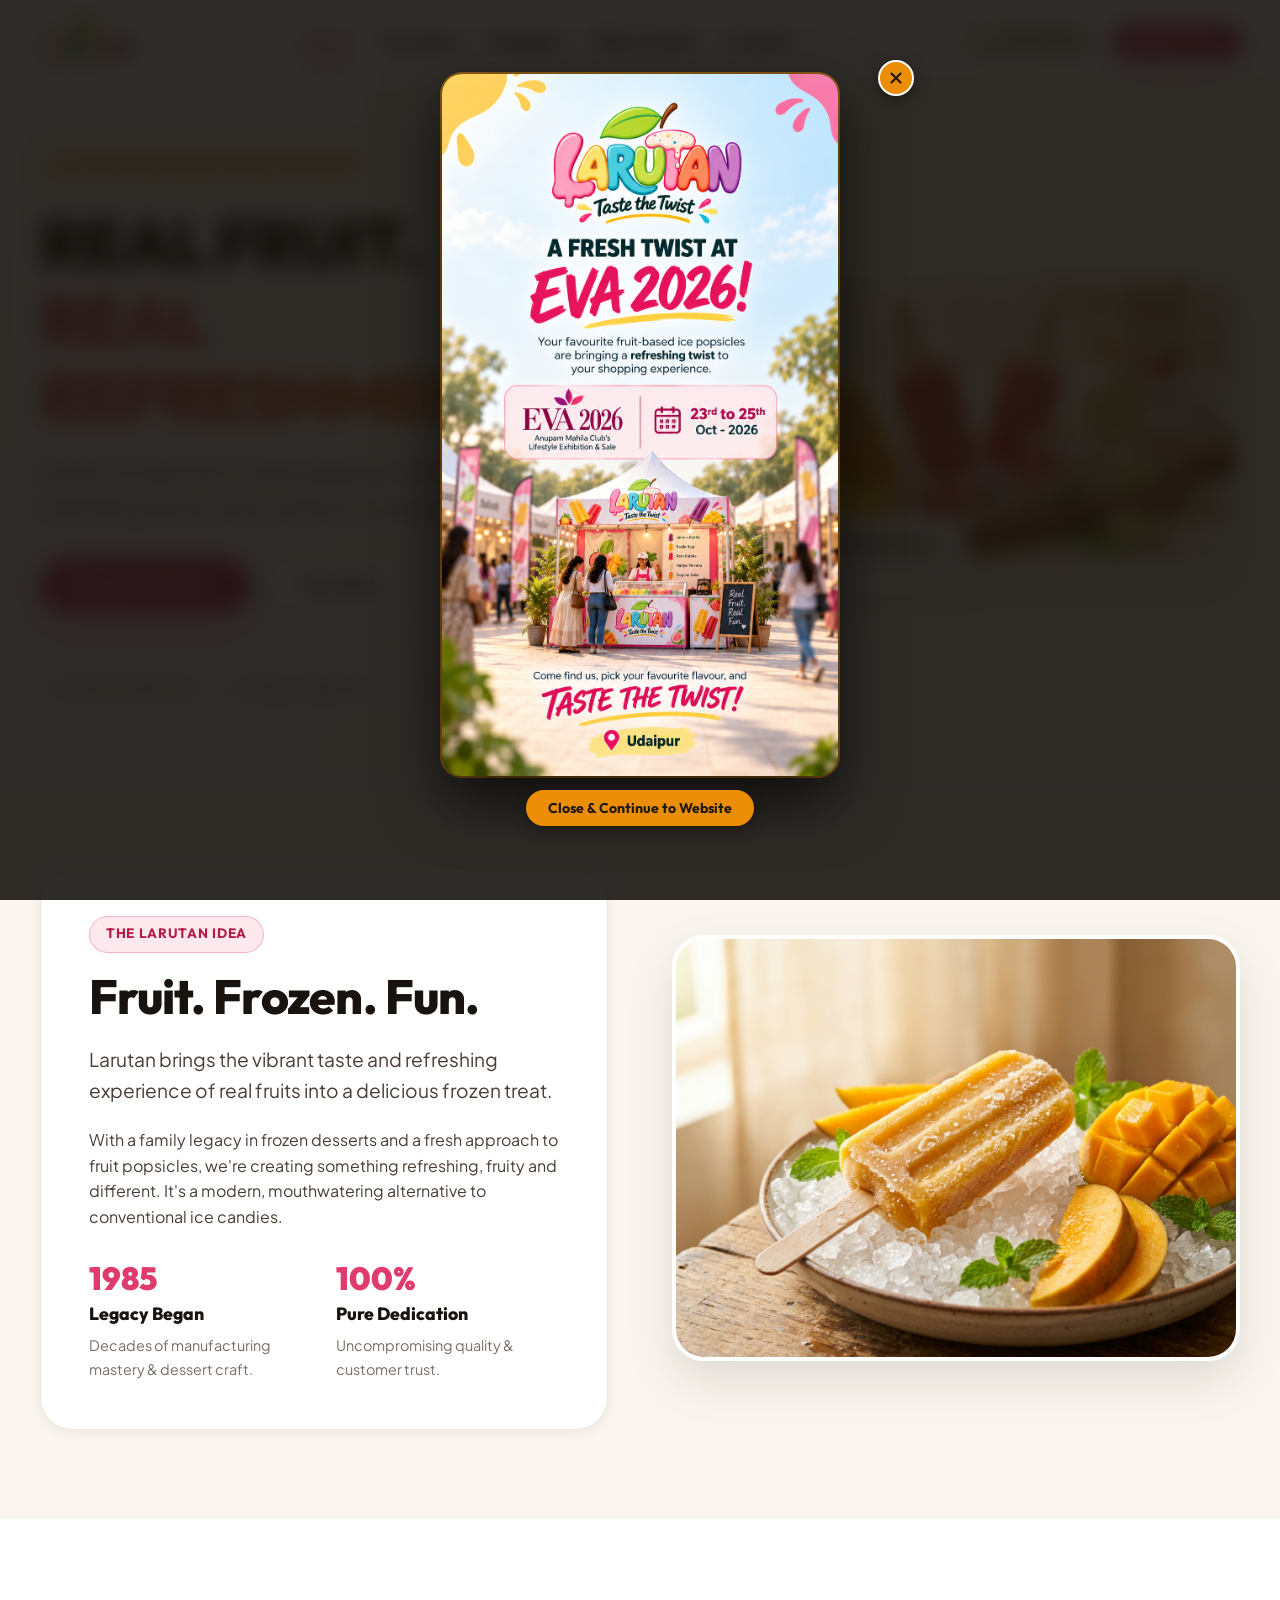
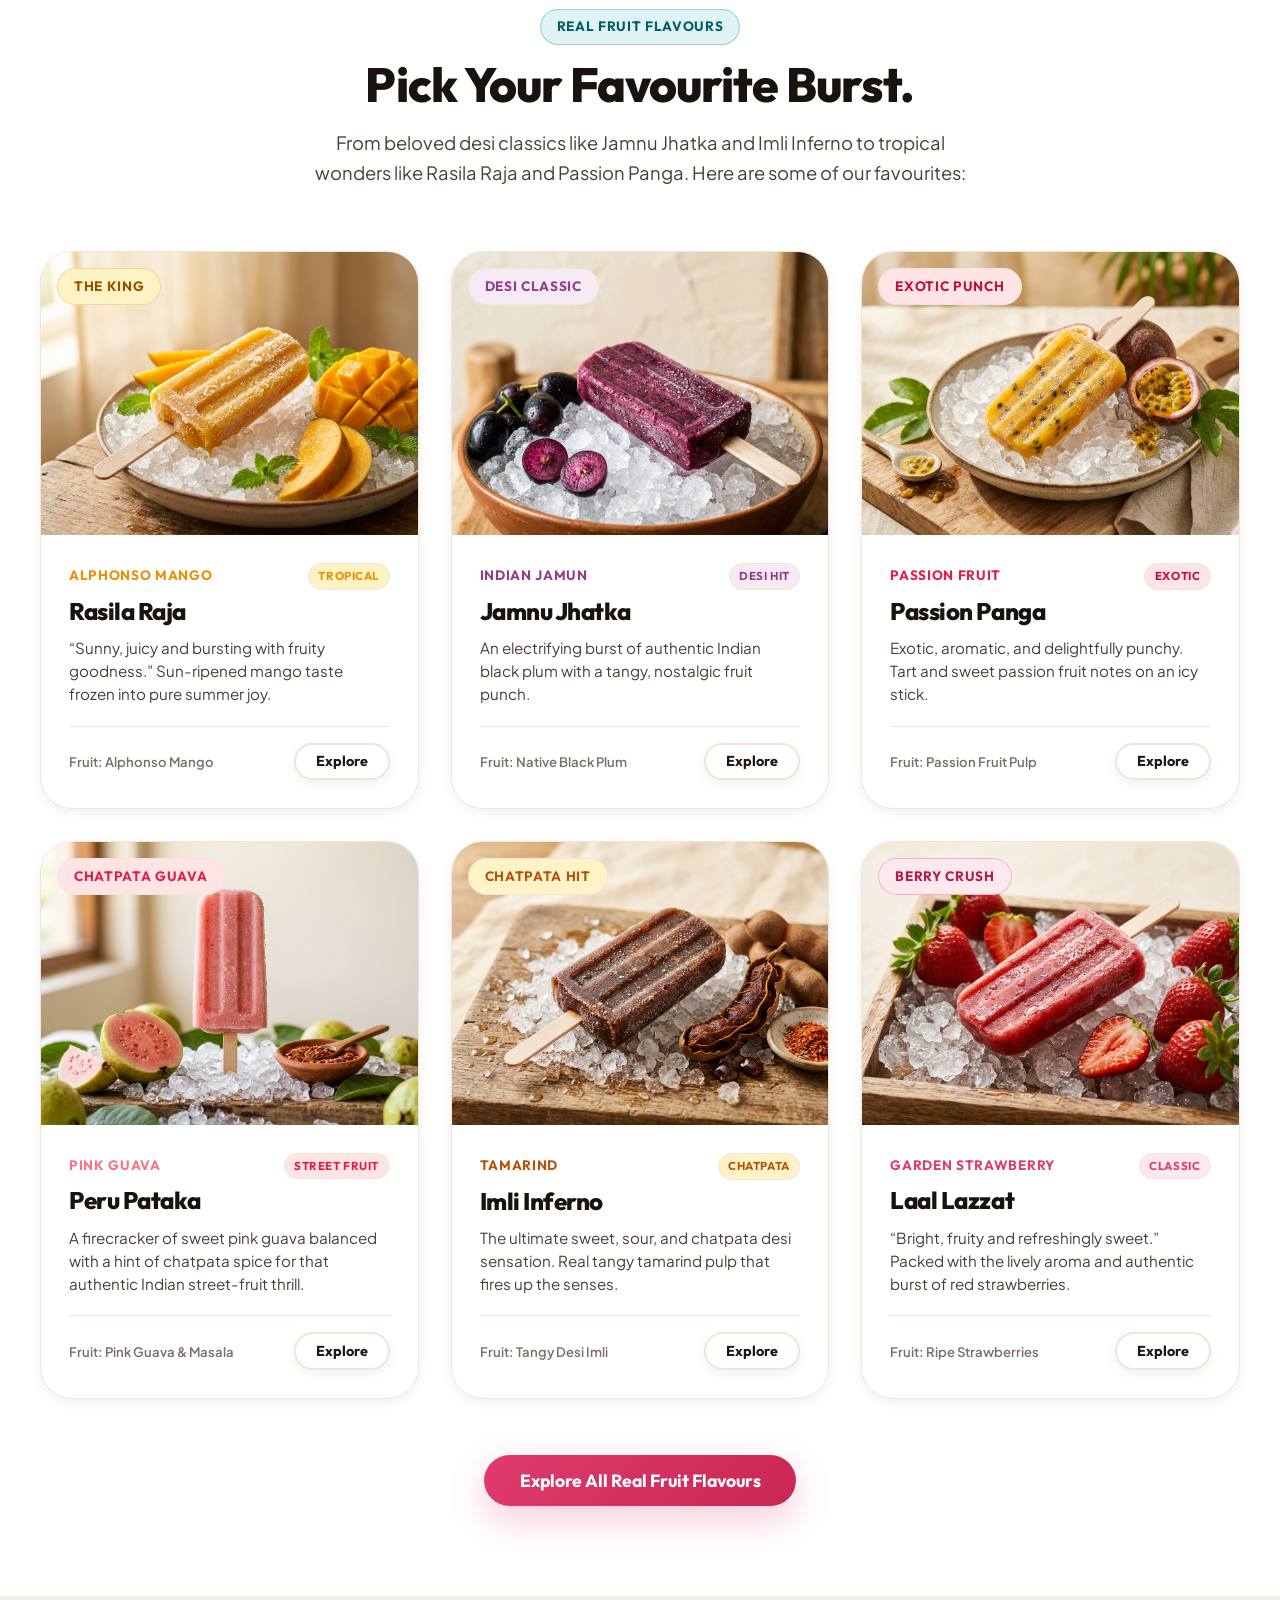
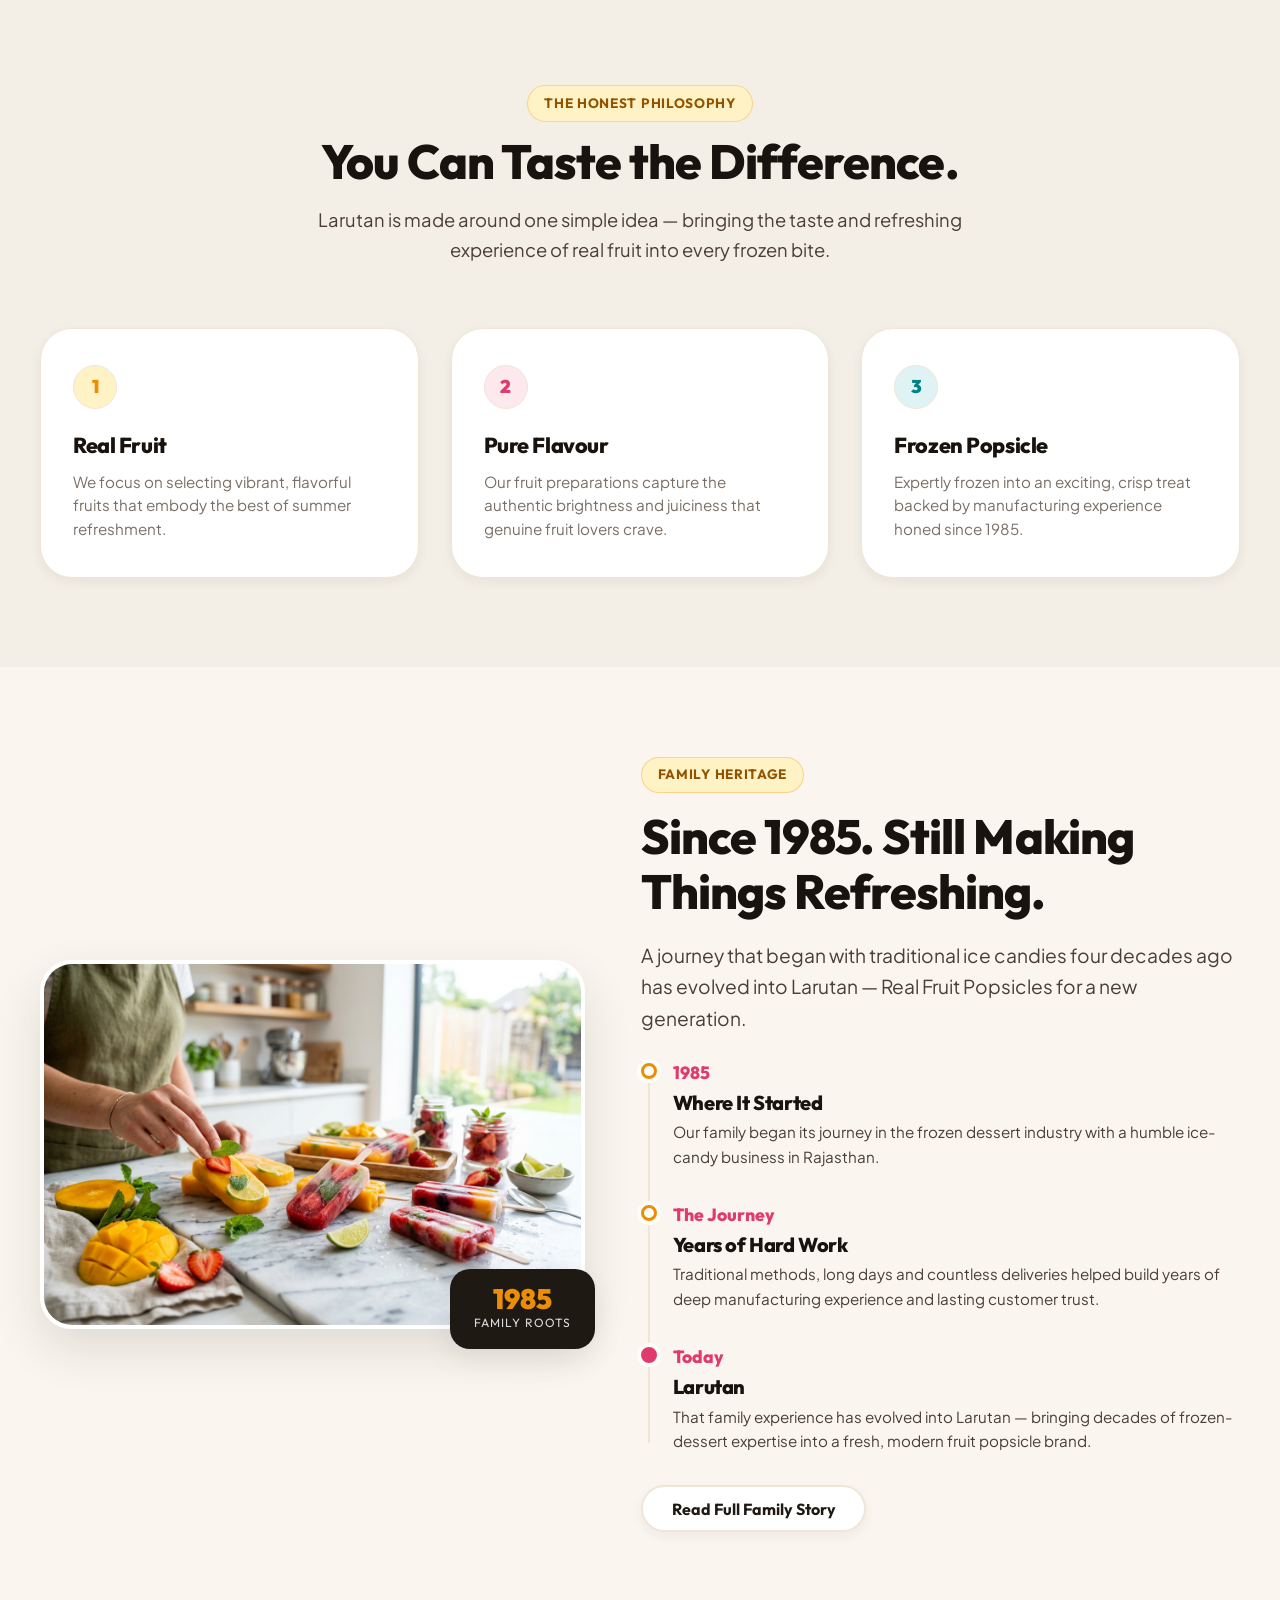
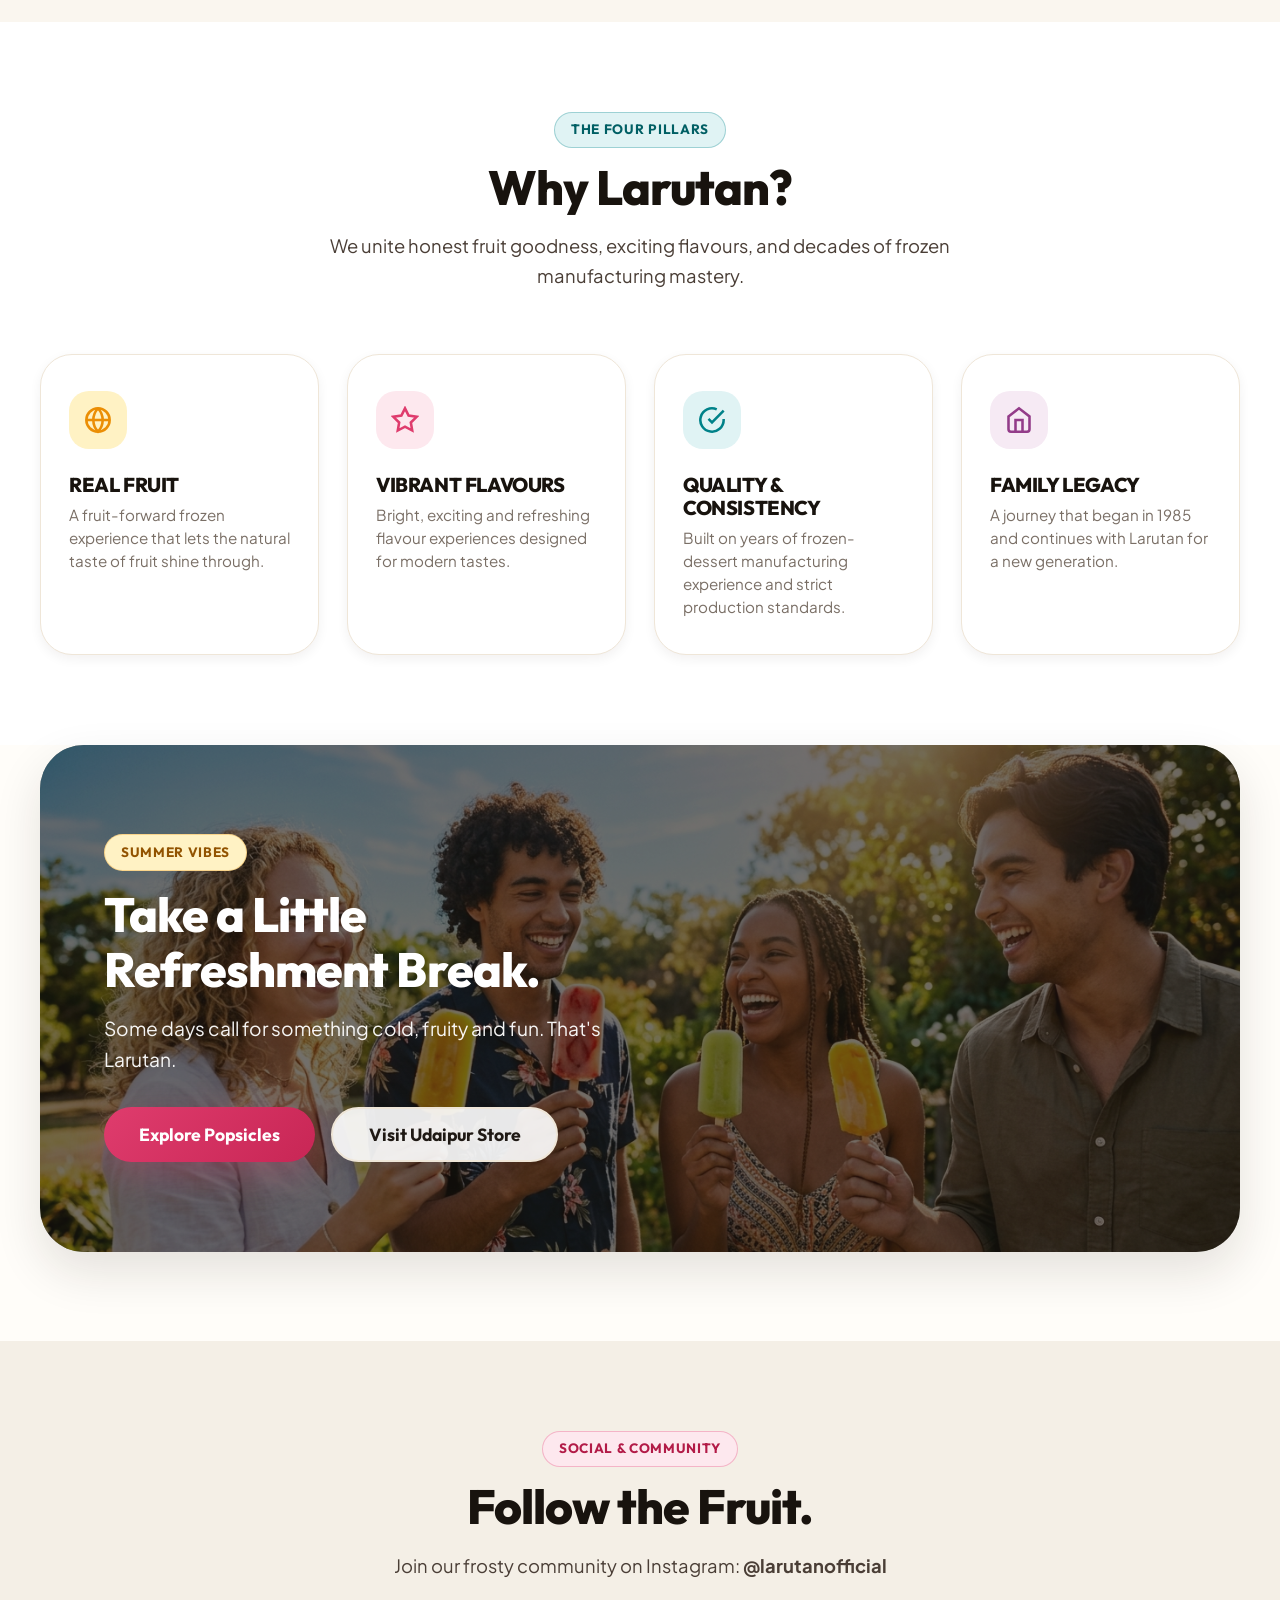
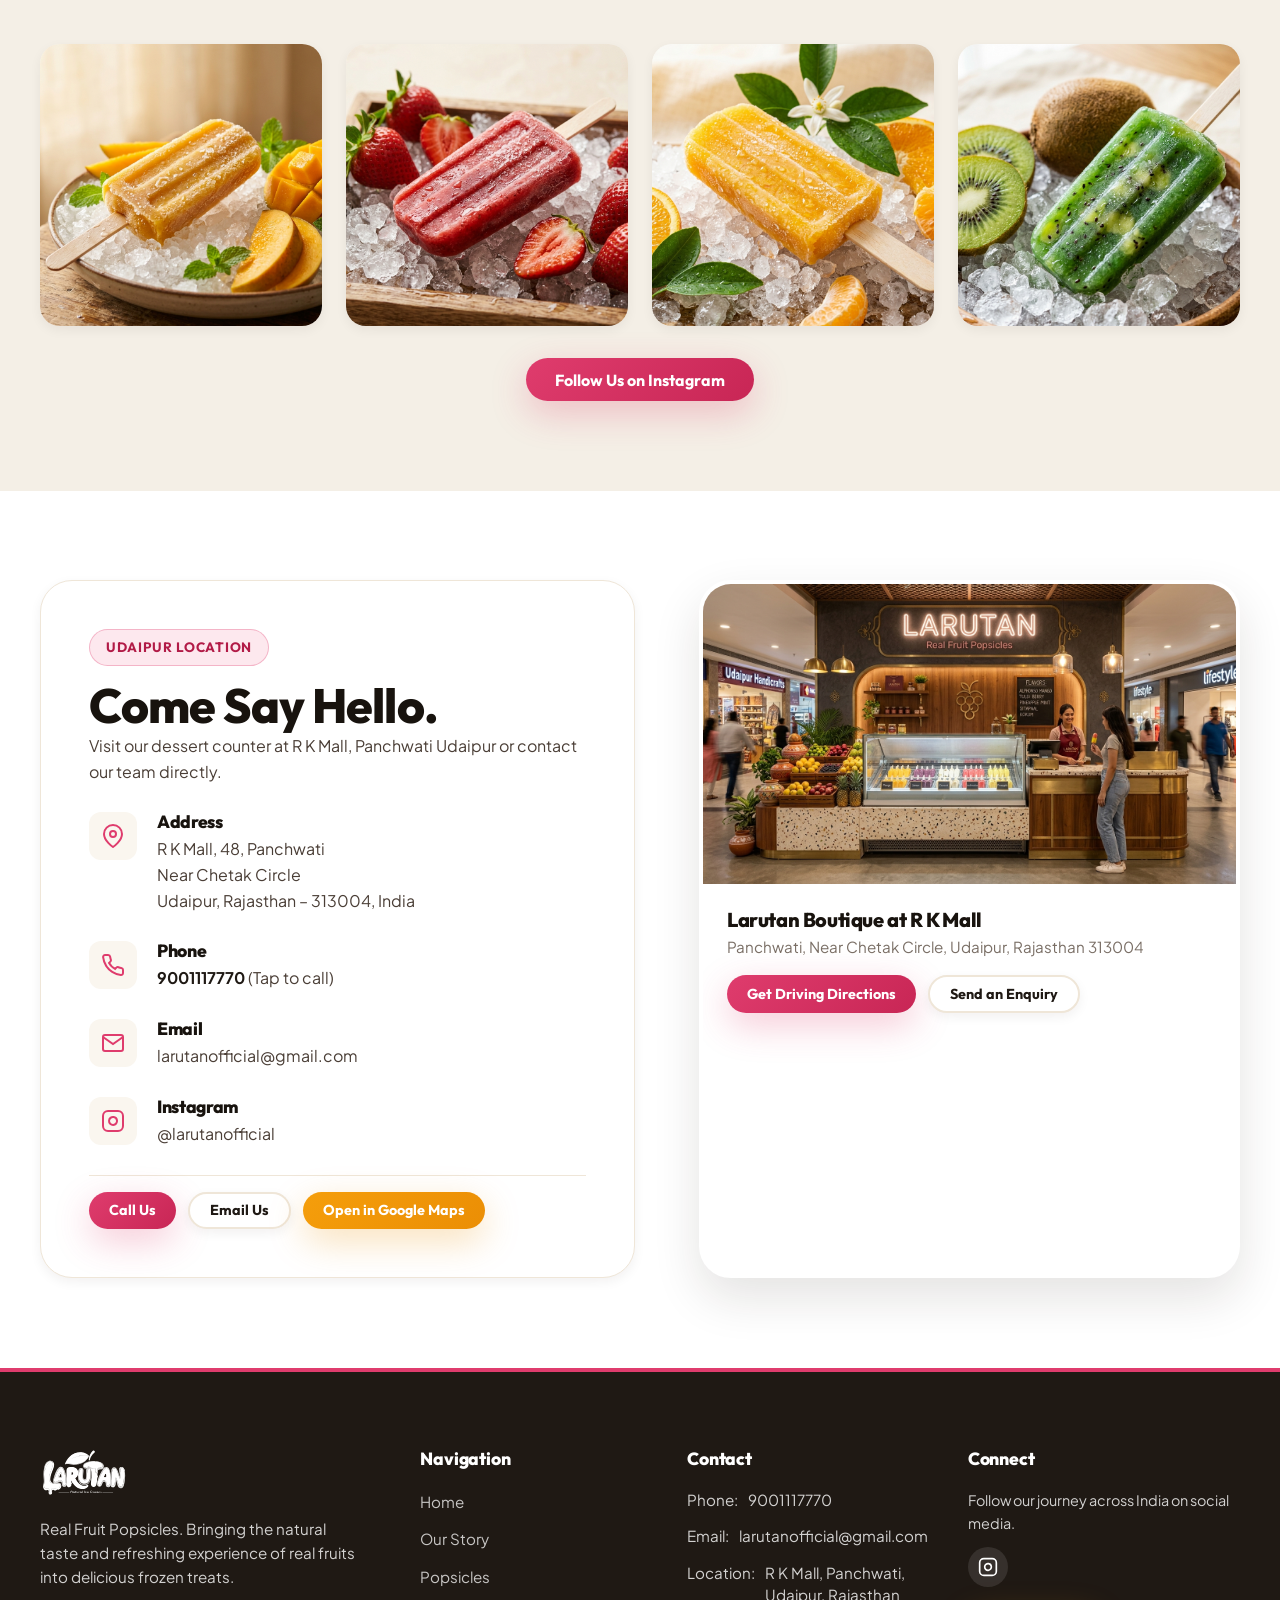
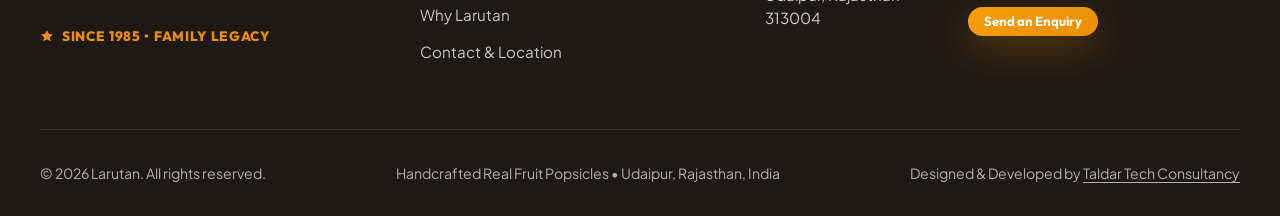
==== commit a23e943c: "feat(website): add Larutan at EVA promotional popup modal across all pages - Add Larutan at EVA prom" ====
--- a/index.html
+++ b/index.html
@@ -53,6 +53,7 @@
 </head>
 
 <body>
+
 
   <!-- ==========================================================================
        HEADER & NAVIGATION
@@ -902,14 +903,18 @@
     </div>
   </footer>
 
-
-  <!-- Navratri Landing Auto-Popup Modal -->
-  <div class="navratri-modal-overlay" id="navratriModal" role="dialog" aria-modal="true" aria-label="Navratri Promotional Poster">
-    <div class="navratri-modal-content">
-      <button type="button" class="navratri-modal-close" id="navratriModalClose" aria-label="Close Poster">&times;</button>
-      <img src="assets/images/navratri-poster.jpg" alt="Garba Bhi, Cravings Bhi, Larutan Bhi — Navratri 2026 Special Poster" class="navratri-modal-img" id="navratriModalImg">
-      <div class="navratri-modal-footer-bar">
-        <button type="button" class="btn-modal-dismiss" id="navratriModalDismissBtn">Close &amp; Continue to Website</button>
+  <!-- Larutan at EVA Promotional Auto-Popup Modal -->
+  <div class="promo-modal-overlay" id="evaModal" role="dialog" aria-modal="true" aria-label="Larutan at EVA Promotional Poster">
+    <div class="promo-modal-content">
+      <button type="button" class="promo-modal-close" id="evaModalClose" aria-label="Close Poster">
+        <svg width="18" height="18" viewBox="0 0 24 24" fill="none" stroke="currentColor" stroke-width="2.8" stroke-linecap="round" stroke-linejoin="round" aria-hidden="true">
+          <line x1="18" y1="6" x2="6" y2="18"></line>
+          <line x1="6" y1="6" x2="18" y2="18"></line>
+        </svg>
+      </button>
+      <img src="assets/images/Larutan at EVA.png" alt="Larutan at EVA — Special Promotional Poster" class="promo-modal-img" id="evaModalImg">
+      <div class="promo-modal-footer-bar">
+        <button type="button" class="btn-modal-dismiss" id="evaModalDismissBtn">Close &amp; Continue to Website</button>
       </div>
     </div>
   </div>
--- a/assets/css/main.css
+++ b/assets/css/main.css
@@ -86,7 +86,9 @@
 }
 
 /* --- Base & Reset --- */
-*, *::before, *::after {
+*,
+*::before,
+*::after {
   box-sizing: border-box;
   margin: 0;
   padding: 0;
@@ -111,7 +113,8 @@
   flex-direction: column;
 }
 
-img, svg {
+img,
+svg {
   display: block;
   max-width: 100%;
   height: auto;
@@ -123,7 +126,10 @@
   transition: color 0.2s ease, opacity 0.2s ease;
 }
 
-button, input, textarea, select {
+button,
+input,
+textarea,
+select {
   font-family: inherit;
   font-size: inherit;
   color: inherit;
@@ -135,7 +141,8 @@
   cursor: pointer;
 }
 
-ul, ol {
+ul,
+ol {
   list-style: none;
 }
 
@@ -156,7 +163,12 @@
 }
 
 /* --- Typography Hierarchy --- */
-h1, h2, h3, h4, h5, h6 {
+h1,
+h2,
+h3,
+h4,
+h5,
+h6 {
   font-family: var(--font-heading);
   color: var(--text-heading);
   line-height: 1.15;
@@ -200,10 +212,21 @@
   color: var(--text-muted);
 }
 
-.text-mango { color: var(--mango-primary); }
-.text-strawberry { color: var(--strawberry-primary); }
-.text-teal { color: var(--teal-primary); }
-.text-lime { color: var(--lime-primary); }
+.text-mango {
+  color: var(--mango-primary);
+}
+
+.text-strawberry {
+  color: var(--strawberry-primary);
+}
+
+.text-teal {
+  color: var(--teal-primary);
+}
+
+.text-lime {
+  color: var(--lime-primary);
+}
 
 /* --- Badges & Pills --- */
 .badge {
@@ -590,8 +613,8 @@
   position: relative;
   padding: clamp(2rem, 5vw, 4.5rem) 0 clamp(3rem, 6vw, 6rem);
   background: radial-gradient(circle at 80% 20%, rgba(255, 242, 196, 0.5) 0%, transparent 60%),
-              radial-gradient(circle at 10% 80%, rgba(253, 232, 238, 0.4) 0%, transparent 50%),
-              var(--bg-cream);
+    radial-gradient(circle at 10% 80%, rgba(253, 232, 238, 0.4) 0%, transparent 50%),
+    var(--bg-cream);
   overflow: hidden;
 }
 
@@ -730,8 +753,15 @@
 }
 
 @keyframes floatSlow {
-  0%, 100% { transform: translateY(0); }
-  50% { transform: translateY(-8px); }
+
+  0%,
+  100% {
+    transform: translateY(0);
+  }
+
+  50% {
+    transform: translateY(-8px);
+  }
 }
 
 /* ==========================================================================
@@ -942,47 +972,77 @@
 
 /* Card Accent Theming for Official Flavours */
 .flavour-card[data-flavour="rasila-raja"],
-.flavour-card[data-flavour="mango"] { --card-accent: var(--mango-primary); }
+.flavour-card[data-flavour="mango"] {
+  --card-accent: var(--mango-primary);
+}
 
 .flavour-card[data-flavour="laal-lazzat"],
-.flavour-card[data-flavour="strawberry"] { --card-accent: var(--strawberry-primary); }
+.flavour-card[data-flavour="strawberry"] {
+  --card-accent: var(--strawberry-primary);
+}
 
 .flavour-card[data-flavour="jamnu-jhatka"],
-.flavour-card[data-flavour="jamun"] { --card-accent: var(--jamun-primary); }
+.flavour-card[data-flavour="jamun"] {
+  --card-accent: var(--jamun-primary);
+}
 
 .flavour-card[data-flavour="pineapple-punch"],
-.flavour-card[data-flavour="pineapple"] { --card-accent: #EAB308; }
+.flavour-card[data-flavour="pineapple"] {
+  --card-accent: #EAB308;
+}
 
 .flavour-card[data-flavour="kiwi-kick"],
-.flavour-card[data-flavour="kiwi"] { --card-accent: #84CC16; }
+.flavour-card[data-flavour="kiwi"] {
+  --card-accent: #84CC16;
+}
 
 .flavour-card[data-flavour="peru-pataka"],
-.flavour-card[data-flavour="peru"] { --card-accent: #FB7185; }
+.flavour-card[data-flavour="peru"] {
+  --card-accent: #FB7185;
+}
 
 .flavour-card[data-flavour="narangi-nasha"],
-.flavour-card[data-flavour="narangi"] { --card-accent: #F97316; }
+.flavour-card[data-flavour="narangi"] {
+  --card-accent: #F97316;
+}
 
 .flavour-card[data-flavour="imli-inferno"],
-.flavour-card[data-flavour="imli"] { --card-accent: #B45309; }
+.flavour-card[data-flavour="imli"] {
+  --card-accent: #B45309;
+}
 
 .flavour-card[data-flavour="herbal-hungama"],
-.flavour-card[data-flavour="herbal"] { --card-accent: #10B981; }
+.flavour-card[data-flavour="herbal"] {
+  --card-accent: #10B981;
+}
 
 .flavour-card[data-flavour="nariyal-nirvana"],
-.flavour-card[data-flavour="nariyal"] { --card-accent: #0D9488; }
+.flavour-card[data-flavour="nariyal"] {
+  --card-accent: #0D9488;
+}
 
 .flavour-card[data-flavour="falsa-fever"],
-.flavour-card[data-flavour="falsa"] { --card-accent: #7E22CE; }
+.flavour-card[data-flavour="falsa"] {
+  --card-accent: #7E22CE;
+}
 
 .flavour-card[data-flavour="falahar-fiesta"],
-.flavour-card[data-flavour="falahar"] { --card-accent: #D97706; }
+.flavour-card[data-flavour="falahar"] {
+  --card-accent: #D97706;
+}
 
 .flavour-card[data-flavour="passion-panga"],
-.flavour-card[data-flavour="passion"] { --card-accent: #E11D48; }
-
-.flavour-card[data-flavour="kiwi-strawberry"] { --card-accent: #E11D48; }
-
-.flavour-card[data-flavour="tropical-twist"] { --card-accent: #F59E0B; }
+.flavour-card[data-flavour="passion"] {
+  --card-accent: #E11D48;
+}
+
+.flavour-card[data-flavour="kiwi-strawberry"] {
+  --card-accent: #E11D48;
+}
+
+.flavour-card[data-flavour="tropical-twist"] {
+  --card-accent: #F59E0B;
+}
 
 /* Filter Bar (on Popsicles Page) */
 .filter-bar {
@@ -1065,10 +1125,12 @@
   background-color: var(--mango-light);
   color: var(--mango-primary);
 }
+
 .transformation-card:nth-child(2) .trans-step-badge {
   background-color: var(--strawberry-light);
   color: var(--strawberry-primary);
 }
+
 .transformation-card:nth-child(3) .trans-step-badge {
   background-color: var(--teal-light);
   color: var(--teal-primary);
@@ -1252,17 +1314,41 @@
   color: var(--text-dark);
 }
 
-.value-card:nth-child(1) { --card-border-color: var(--mango-primary); }
-.value-card:nth-child(1) .value-icon-box { background: var(--mango-light); color: var(--mango-primary); }
-
-.value-card:nth-child(2) { --card-border-color: var(--strawberry-primary); }
-.value-card:nth-child(2) .value-icon-box { background: var(--strawberry-light); color: var(--strawberry-primary); }
-
-.value-card:nth-child(3) { --card-border-color: var(--teal-primary); }
-.value-card:nth-child(3) .value-icon-box { background: var(--teal-light); color: var(--teal-primary); }
-
-.value-card:nth-child(4) { --card-border-color: var(--jamun-primary); }
-.value-card:nth-child(4) .value-icon-box { background: var(--jamun-light); color: var(--jamun-primary); }
+.value-card:nth-child(1) {
+  --card-border-color: var(--mango-primary);
+}
+
+.value-card:nth-child(1) .value-icon-box {
+  background: var(--mango-light);
+  color: var(--mango-primary);
+}
+
+.value-card:nth-child(2) {
+  --card-border-color: var(--strawberry-primary);
+}
+
+.value-card:nth-child(2) .value-icon-box {
+  background: var(--strawberry-light);
+  color: var(--strawberry-primary);
+}
+
+.value-card:nth-child(3) {
+  --card-border-color: var(--teal-primary);
+}
+
+.value-card:nth-child(3) .value-icon-box {
+  background: var(--teal-light);
+  color: var(--teal-primary);
+}
+
+.value-card:nth-child(4) {
+  --card-border-color: var(--jamun-primary);
+}
+
+.value-card:nth-child(4) .value-icon-box {
+  background: var(--jamun-light);
+  color: var(--jamun-primary);
+}
 
 .value-card-title {
   font-size: 1.25rem;
@@ -1674,8 +1760,8 @@
 .page-hero {
   padding: clamp(3rem, 6vw, 5.5rem) 0 clamp(2rem, 4vw, 3.5rem);
   background: radial-gradient(circle at 80% 30%, rgba(255, 242, 196, 0.4) 0%, transparent 60%),
-              radial-gradient(circle at 10% 70%, rgba(253, 232, 238, 0.3) 0%, transparent 50%),
-              var(--bg-cream);
+    radial-gradient(circle at 10% 70%, rgba(253, 232, 238, 0.3) 0%, transparent 50%),
+    var(--bg-cream);
   text-align: center;
 }
 
@@ -1719,6 +1805,7 @@
   .story-chapter.reversed .story-text-col {
     order: 2;
   }
+
   .story-chapter.reversed .story-media-col {
     order: 1;
   }
@@ -1918,7 +2005,10 @@
    ACCESSIBILITY & REDUCED MOTION
    ========================================================================== */
 @media (prefers-reduced-motion: reduce) {
-  *, *::before, *::after {
+
+  *,
+  *::before,
+  *::after {
     animation-duration: 0.01ms !important;
     animation-iteration-count: 1 !important;
     transition-duration: 0.01ms !important;
@@ -1927,289 +2017,14 @@
 }
 
 /* ==========================================================================
-   NAVRATRI 2026 SPECIAL PROMOTIONAL BANNER & LIGHTBOX
+   LARUTAN AT EVA PROMOTIONAL POPUP MODAL
    ========================================================================== */
-
-/* 1. Top Announcement Bar */
-.navratri-announcement-bar {
-  background: linear-gradient(135deg, #5C0B16 0%, #831828 50%, #5C0B16 100%);
-  color: #FFFDF9;
-  padding: 0.65rem 1rem;
-  font-family: var(--font-body);
-  font-size: 0.88rem;
-  border-bottom: 2px solid #E8B446;
-  text-align: center;
-  position: relative;
-  z-index: 1010;
-}
-
-.navratri-bar-content {
-  display: inline-flex;
-  align-items: center;
-  justify-content: center;
-  flex-wrap: wrap;
-  gap: 0.6rem;
-}
-
-.navratri-bar-badge {
-  background: #E8B446;
-  color: #4A050F;
-  font-family: var(--font-heading);
-  font-weight: 800;
-  font-size: 0.75rem;
-  padding: 0.18rem 0.6rem;
-  border-radius: var(--radius-pill);
-  text-transform: uppercase;
-  letter-spacing: 0.05em;
-}
-
-.navratri-bar-link {
-  color: #FFE6A8;
-  font-weight: 700;
-  text-decoration: underline;
-  text-underline-offset: 3px;
-  transition: color 0.2s ease;
-}
-
-.navratri-bar-link:hover {
-  color: #FFFFFF;
-}
-
-/* 2. Main Navratri Promo Section */
-.navratri-section {
-  background: linear-gradient(160deg, #4F0913 0%, #751523 45%, #590B16 100%);
-  color: #FFFDF9;
-  padding: 4.5rem 0;
-  position: relative;
-  overflow: hidden;
-}
-
-.navratri-section::before {
-  content: "";
-  position: absolute;
-  top: -100px;
-  right: -100px;
-  width: 400px;
-  height: 400px;
-  border-radius: 50%;
-  background: radial-gradient(circle, rgba(232, 180, 70, 0.18) 0%, rgba(232, 180, 70, 0) 70%);
-  pointer-events: none;
-}
-
-.navratri-grid {
-  display: grid;
-  grid-template-columns: 1fr;
-  gap: 2.5rem;
-  align-items: center;
-}
-
-@media (min-width: 992px) {
-  .navratri-grid {
-    grid-template-columns: 1.05fr 1fr;
-    gap: 3.5rem;
-  }
-}
-
-/* Poster Card Display */
-.navratri-poster-card {
-  position: relative;
-  border-radius: var(--radius-md);
-  overflow: hidden;
-  box-shadow: 0 20px 50px rgba(0, 0, 0, 0.45), 0 0 0 3px rgba(232, 180, 70, 0.4);
-  cursor: pointer;
-  transition: transform 0.35s var(--ease-smooth), box-shadow 0.35s var(--ease-smooth);
-}
-
-.navratri-poster-card:hover {
-  transform: translateY(-6px) scale(1.01);
-  box-shadow: 0 28px 60px rgba(0, 0, 0, 0.55), 0 0 0 4px rgba(232, 180, 70, 0.8);
-}
-
-.navratri-poster-img {
-  width: 100%;
-  height: auto;
-  display: block;
-  object-fit: cover;
-}
-
-.navratri-poster-overlay {
-  position: absolute;
-  inset: 0;
-  background: linear-gradient(to top, rgba(50, 4, 11, 0.8) 0%, rgba(50, 4, 11, 0) 50%);
-  display: flex;
-  align-items: flex-end;
-  justify-content: center;
-  padding: 1.5rem;
-  opacity: 0.9;
-  transition: opacity 0.3s ease;
-}
-
-.navratri-poster-card:hover .navratri-poster-overlay {
-  opacity: 1;
-}
-
-.poster-zoom-btn {
-  background: rgba(232, 180, 70, 0.95);
-  color: #4A050F;
-  font-family: var(--font-heading);
-  font-weight: 800;
-  font-size: 0.88rem;
-  padding: 0.6rem 1.25rem;
-  border-radius: var(--radius-pill);
-  display: inline-flex;
-  align-items: center;
-  gap: 0.5rem;
-  box-shadow: 0 6px 18px rgba(0, 0, 0, 0.3);
-}
-
-/* Navratri Content Box */
-.navratri-badge {
-  display: inline-flex;
-  align-items: center;
-  gap: 0.5rem;
-  background: rgba(232, 180, 70, 0.2);
-  border: 1px solid rgba(232, 180, 70, 0.5);
-  color: #FFE6A8;
-  font-family: var(--font-heading);
-  font-weight: 700;
-  font-size: 0.85rem;
-  padding: 0.35rem 1rem;
-  border-radius: var(--radius-pill);
-  margin-bottom: 1rem;
-}
-
-.navratri-title {
-  font-family: var(--font-heading);
-  font-size: clamp(2.2rem, 4.5vw, 3.2rem);
-  font-weight: 900;
-  color: #FFFFFF;
-  line-height: 1.15;
-  margin-bottom: 1rem;
-  text-shadow: 0 2px 10px rgba(0, 0, 0, 0.3);
-}
-
-.navratri-title-gold {
-  color: #F8CB68;
-}
-
-.navratri-dates-pill {
-  display: inline-block;
-  background: #E8B446;
-  color: #4A050F;
-  font-family: var(--font-heading);
-  font-weight: 800;
-  font-size: 1.05rem;
-  padding: 0.45rem 1.25rem;
-  border-radius: var(--radius-sm);
-  margin-bottom: 1.5rem;
-  box-shadow: 0 4px 14px rgba(0, 0, 0, 0.25);
-}
-
-.navratri-desc {
-  font-size: 1.08rem;
-  line-height: 1.6;
-  color: #F7E7E7;
-  margin-bottom: 2rem;
-  opacity: 0.95;
-}
-
-/* Venues Grid */
-.navratri-venues-grid {
-  display: grid;
-  grid-template-columns: 1fr;
-  gap: 1rem;
-  margin-bottom: 2rem;
-}
-
-@media (min-width: 576px) {
-  .navratri-venues-grid {
-    grid-template-columns: 1fr 1fr;
-  }
-}
-
-.venue-card {
-  background: rgba(255, 255, 255, 0.08);
-  border: 1px solid rgba(232, 180, 70, 0.35);
-  border-radius: var(--radius-sm);
-  padding: 1.15rem;
-  backdrop-filter: blur(8px);
-  transition: background 0.25s ease, border-color 0.25s ease;
-}
-
-.venue-card:hover {
-  background: rgba(255, 255, 255, 0.14);
-  border-color: rgba(232, 180, 70, 0.7);
-}
-
-.venue-tag {
-  font-family: var(--font-heading);
-  font-weight: 800;
-  font-size: 1.15rem;
-  color: #FFE6A8;
-  margin-bottom: 0.2rem;
-}
-
-.venue-sub {
-  font-size: 0.85rem;
-  color: #E6D0D0;
-}
-
-/* CTA Buttons */
-.navratri-cta-group {
-  display: flex;
-  flex-wrap: wrap;
-  gap: 1rem;
-}
-
-.btn-gold {
-  background: linear-gradient(135deg, #FAD675 0%, #E8B446 100%);
-  color: #4A050F;
-  font-family: var(--font-heading);
-  font-weight: 800;
-  border: none;
-  padding: 0.85rem 1.8rem;
-  border-radius: var(--radius-pill);
-  box-shadow: 0 8px 24px rgba(232, 180, 70, 0.35);
-  text-decoration: none;
-  display: inline-flex;
-  align-items: center;
-  gap: 0.5rem;
-  transition: transform 0.25s ease, box-shadow 0.25s ease;
-}
-
-.btn-gold:hover {
-  transform: translateY(-3px);
-  box-shadow: 0 12px 30px rgba(232, 180, 70, 0.5);
-  color: #2D0209;
-}
-
-.btn-outline-gold {
-  background: transparent;
-  color: #FFE6A8;
-  border: 2px solid rgba(232, 180, 70, 0.6);
-  font-family: var(--font-heading);
-  font-weight: 700;
-  padding: 0.8rem 1.6rem;
-  border-radius: var(--radius-pill);
-  text-decoration: none;
-  display: inline-flex;
-  align-items: center;
-  gap: 0.5rem;
-  transition: all 0.25s ease;
-}
-
-.btn-outline-gold:hover {
-  background: rgba(232, 180, 70, 0.15);
-  border-color: #E8B446;
-  color: #FFFFFF;
-}
-
-/* Poster Auto-Popup Landing Modal */
-.navratri-modal-overlay {
+.promo-modal-overlay {
   position: fixed;
   inset: 0;
-  background: rgba(15, 2, 4, 0.92);
-  backdrop-filter: blur(12px);
+  background: rgba(18, 14, 11, 0.88);
+  backdrop-filter: blur(10px);
+  -webkit-backdrop-filter: blur(10px);
   z-index: 99999;
   display: flex;
   align-items: center;
@@ -2217,86 +2032,107 @@
   padding: 1rem;
   opacity: 0;
   visibility: hidden;
-  transition: opacity 0.4s var(--ease-smooth), visibility 0.4s var(--ease-smooth);
-}
-
-.navratri-modal-overlay.is-active {
+  transition: opacity 0.35s cubic-bezier(0.25, 0.1, 0.25, 1), visibility 0.35s cubic-bezier(0.25, 0.1, 0.25, 1);
+}
+
+.promo-modal-overlay.is-active {
   opacity: 1;
   visibility: visible;
 }
 
-.navratri-modal-content {
+.promo-modal-content {
   position: relative;
-  max-width: 540px;
+  max-width: 520px;
   width: 100%;
   max-height: 94vh;
   display: flex;
   flex-direction: column;
   align-items: center;
-  transform: scale(0.9);
-  transition: transform 0.4s var(--ease-spring);
-}
-
-.navratri-modal-overlay.is-active .navratri-modal-content {
+  transform: scale(0.92);
+  transition: transform 0.35s cubic-bezier(0.34, 1.56, 0.64, 1);
+}
+
+.promo-modal-overlay.is-active .promo-modal-content {
   transform: scale(1);
 }
 
-.navratri-modal-img {
+.promo-modal-img {
   max-width: 100%;
   max-height: 78vh;
+  width: auto;
+  height: auto;
   object-fit: contain;
-  border-radius: var(--radius-md);
-  box-shadow: 0 30px 70px rgba(0, 0, 0, 0.8), 0 0 0 3px rgba(232, 180, 70, 0.6);
-}
-
-.navratri-modal-close {
+  border-radius: var(--radius-md, 16px);
+  box-shadow: 0 25px 60px rgba(0, 0, 0, 0.7), 0 0 0 2px rgba(235, 142, 5, 0.5);
+  display: block;
+}
+
+.promo-modal-close {
   position: absolute;
-  top: -16px;
-  right: -16px;
-  background: #E8B446;
-  color: #4A050F;
+  top: -14px;
+  right: -14px;
+  background: var(--mango-primary, #EB8E05);
+  color: #1F1914;
   border: 2px solid #FFFFFF;
-  width: 38px;
-  height: 38px;
+  width: 36px;
+  height: 36px;
+  padding: 0;
+  margin: 0;
   border-radius: 50%;
-  font-size: 1.4rem;
-  font-weight: 900;
   cursor: pointer;
   display: flex;
   align-items: center;
   justify-content: center;
-  box-shadow: 0 6px 20px rgba(0, 0, 0, 0.5);
+  box-shadow: 0 4px 16px rgba(0, 0, 0, 0.4);
   z-index: 10;
-  transition: transform 0.2s ease, background 0.2s ease;
-}
-
-.navratri-modal-close:hover {
+  transition: transform 0.2s ease, background-color 0.2s ease;
+}
+
+.promo-modal-close svg {
+  display: block;
+  width: 18px;
+  height: 18px;
+  stroke: #1F1914;
+  pointer-events: none;
+}
+
+.promo-modal-close:hover {
   transform: scale(1.1);
-  background: #FAD675;
-}
-
-.navratri-modal-footer-bar {
+  background: #FFB300;
+}
+
+.promo-modal-footer-bar {
   margin-top: 0.85rem;
   text-align: center;
 }
 
 .btn-modal-dismiss {
-  background: rgba(232, 180, 70, 0.95);
-  color: #4A050F;
-  font-family: var(--font-heading);
-  font-weight: 800;
+  background: var(--mango-primary, #EB8E05);
+  color: #1F1914;
+  font-family: var(--font-heading, "Outfit", sans-serif);
+  font-weight: 700;
   font-size: 0.88rem;
   border: none;
-  padding: 0.6rem 1.4rem;
-  border-radius: var(--radius-pill);
+  padding: 0.55rem 1.35rem;
+  border-radius: 9999px;
   cursor: pointer;
-  box-shadow: 0 4px 16px rgba(0, 0, 0, 0.4);
-  transition: transform 0.2s ease, background 0.2s ease;
+  box-shadow: 0 4px 14px rgba(0, 0, 0, 0.35);
+  transition: transform 0.2s ease, background-color 0.2s ease, color 0.2s ease;
 }
 
 .btn-modal-dismiss:hover {
   background: #FFFFFF;
-  color: #6E0D1B;
+  color: var(--text-dark, #1F1914);
   transform: translateY(-2px);
 }
 
+@media (max-width: 576px) {
+  .promo-modal-close {
+    top: -12px;
+    right: 0;
+  }
+
+  .promo-modal-img {
+    max-height: 72vh;
+  }
+}
